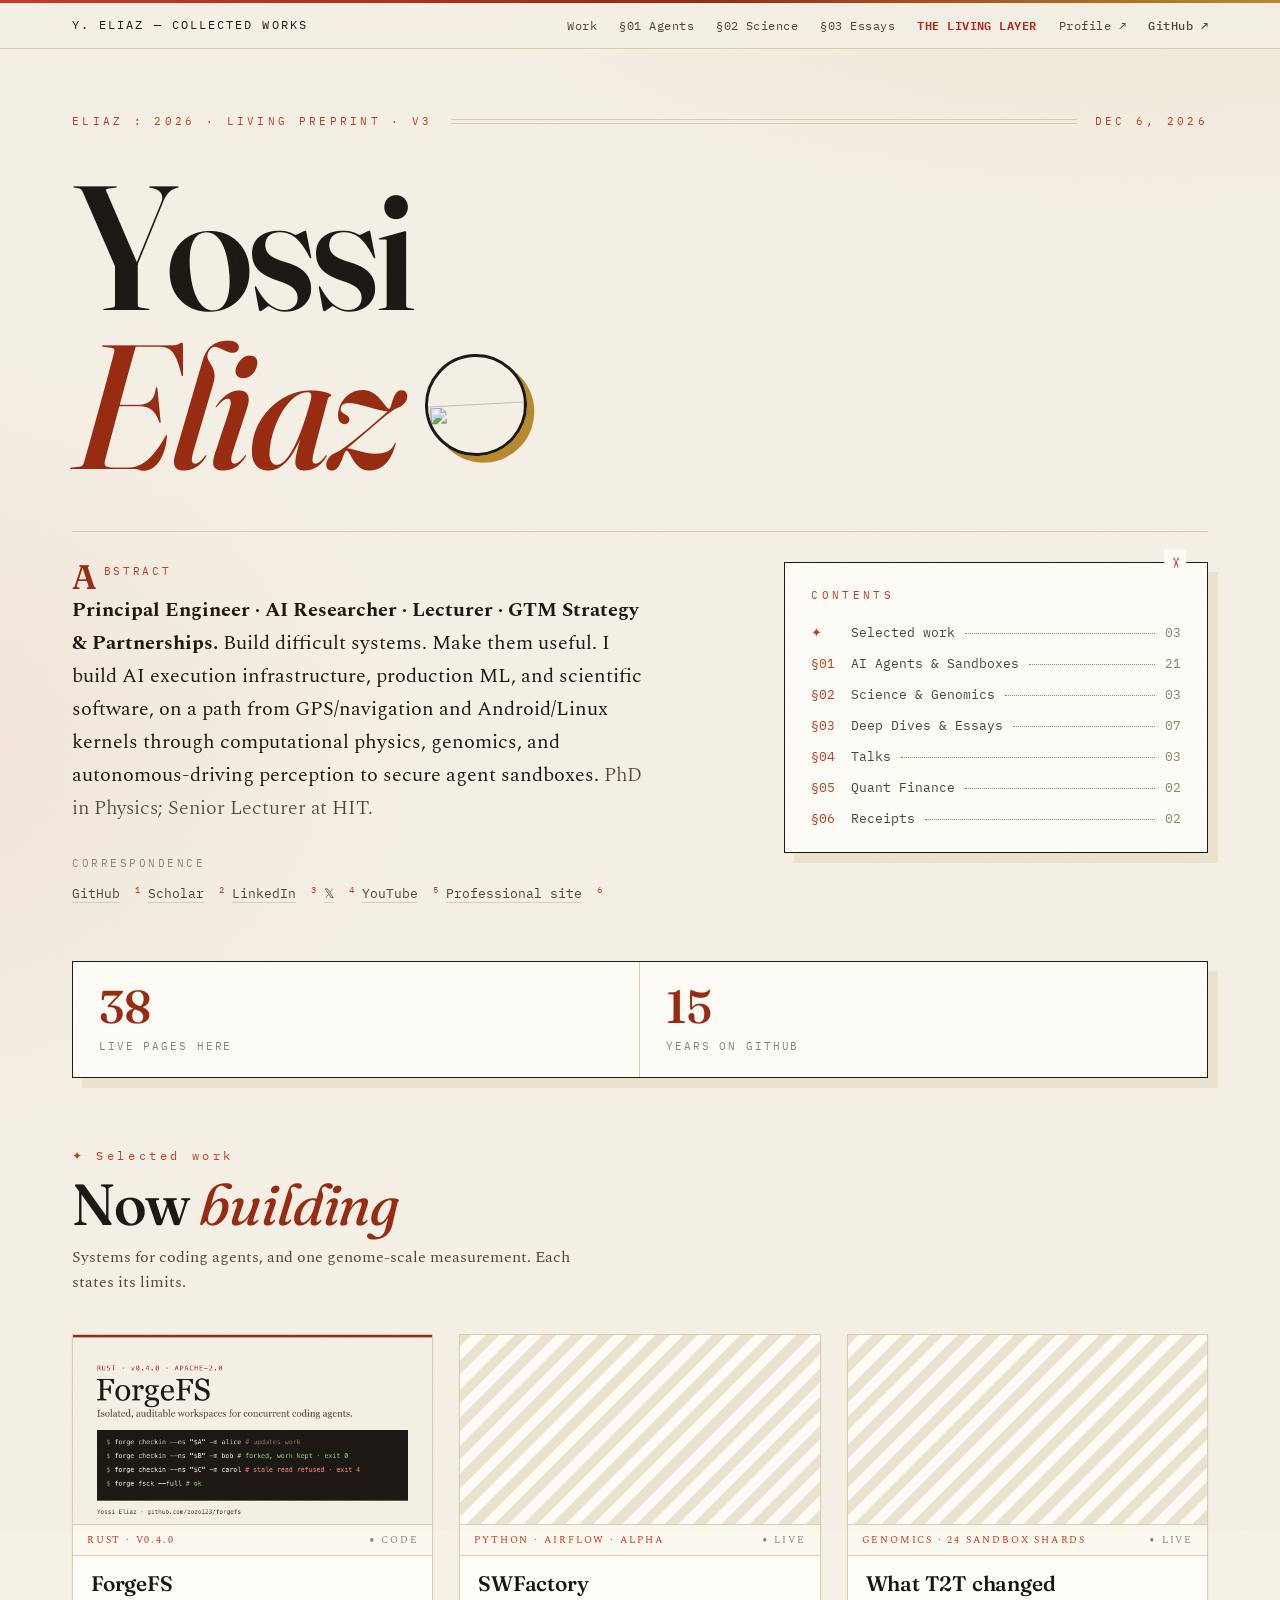
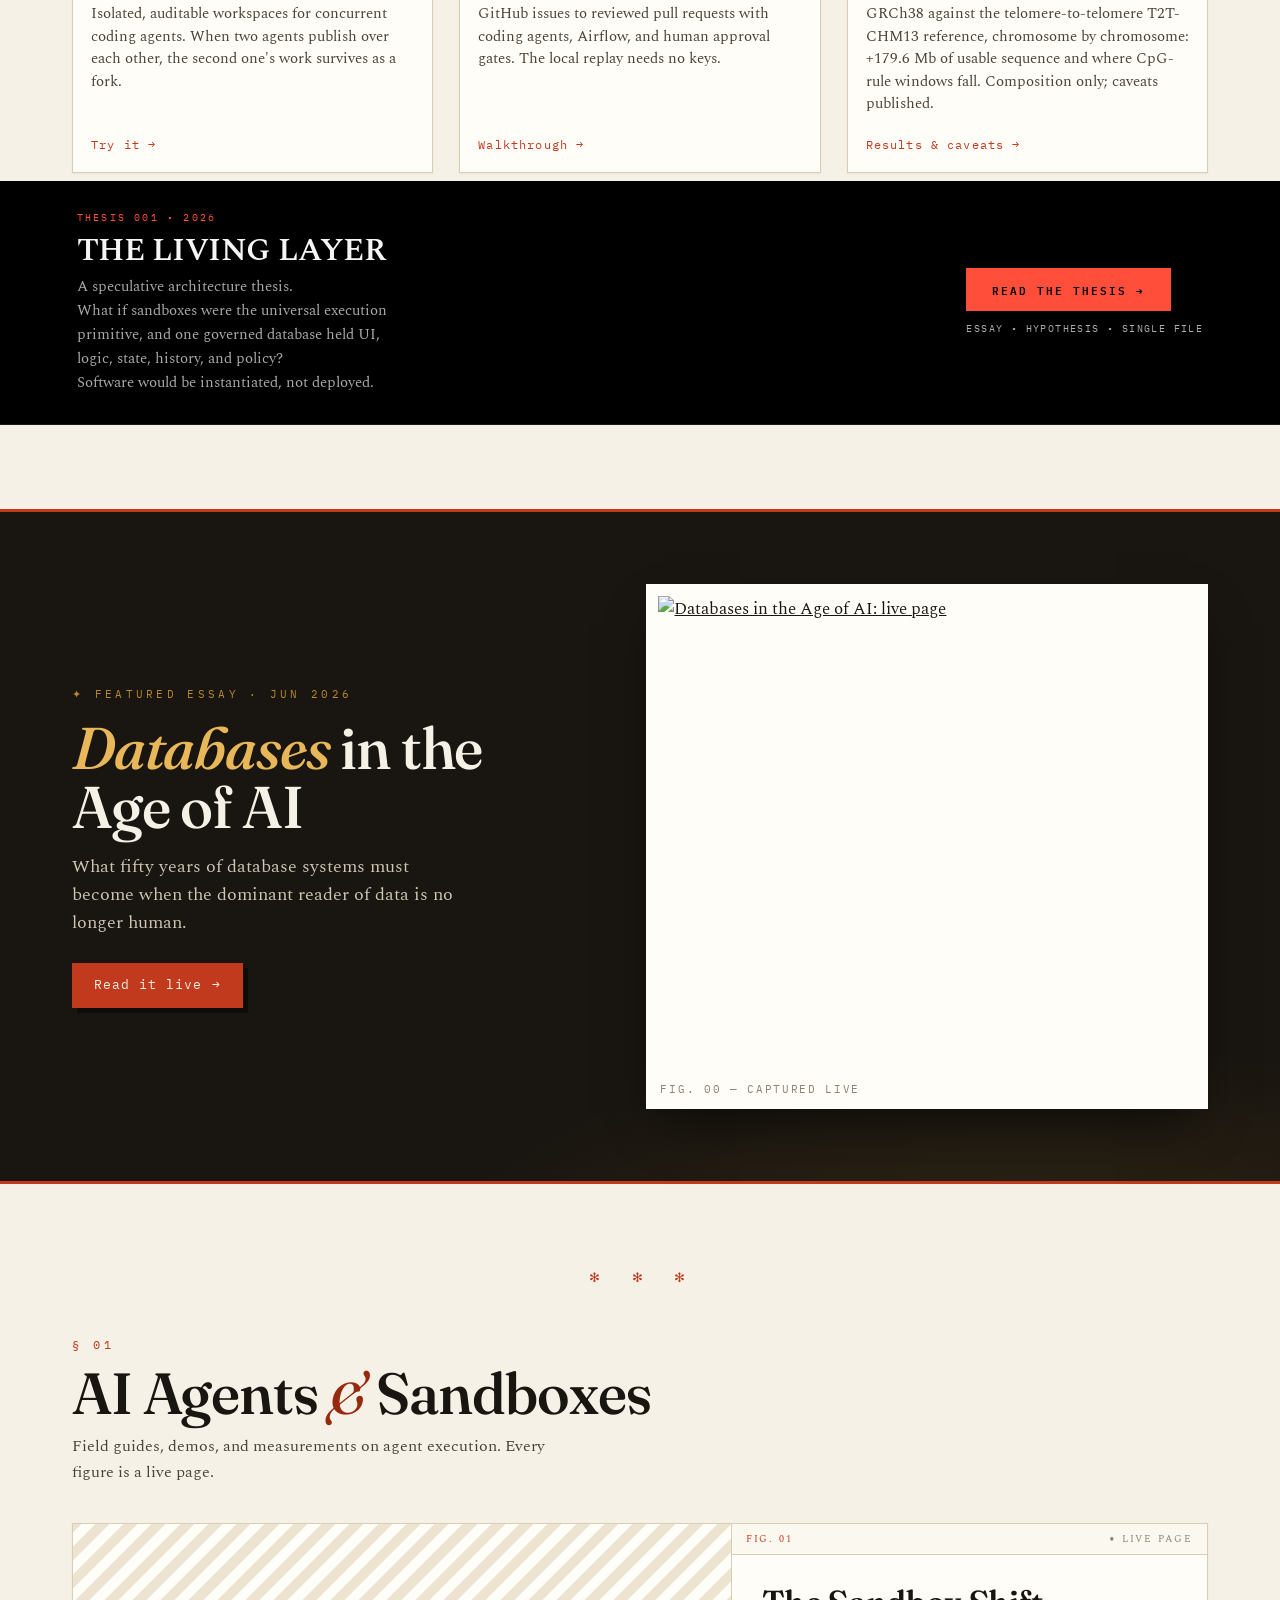
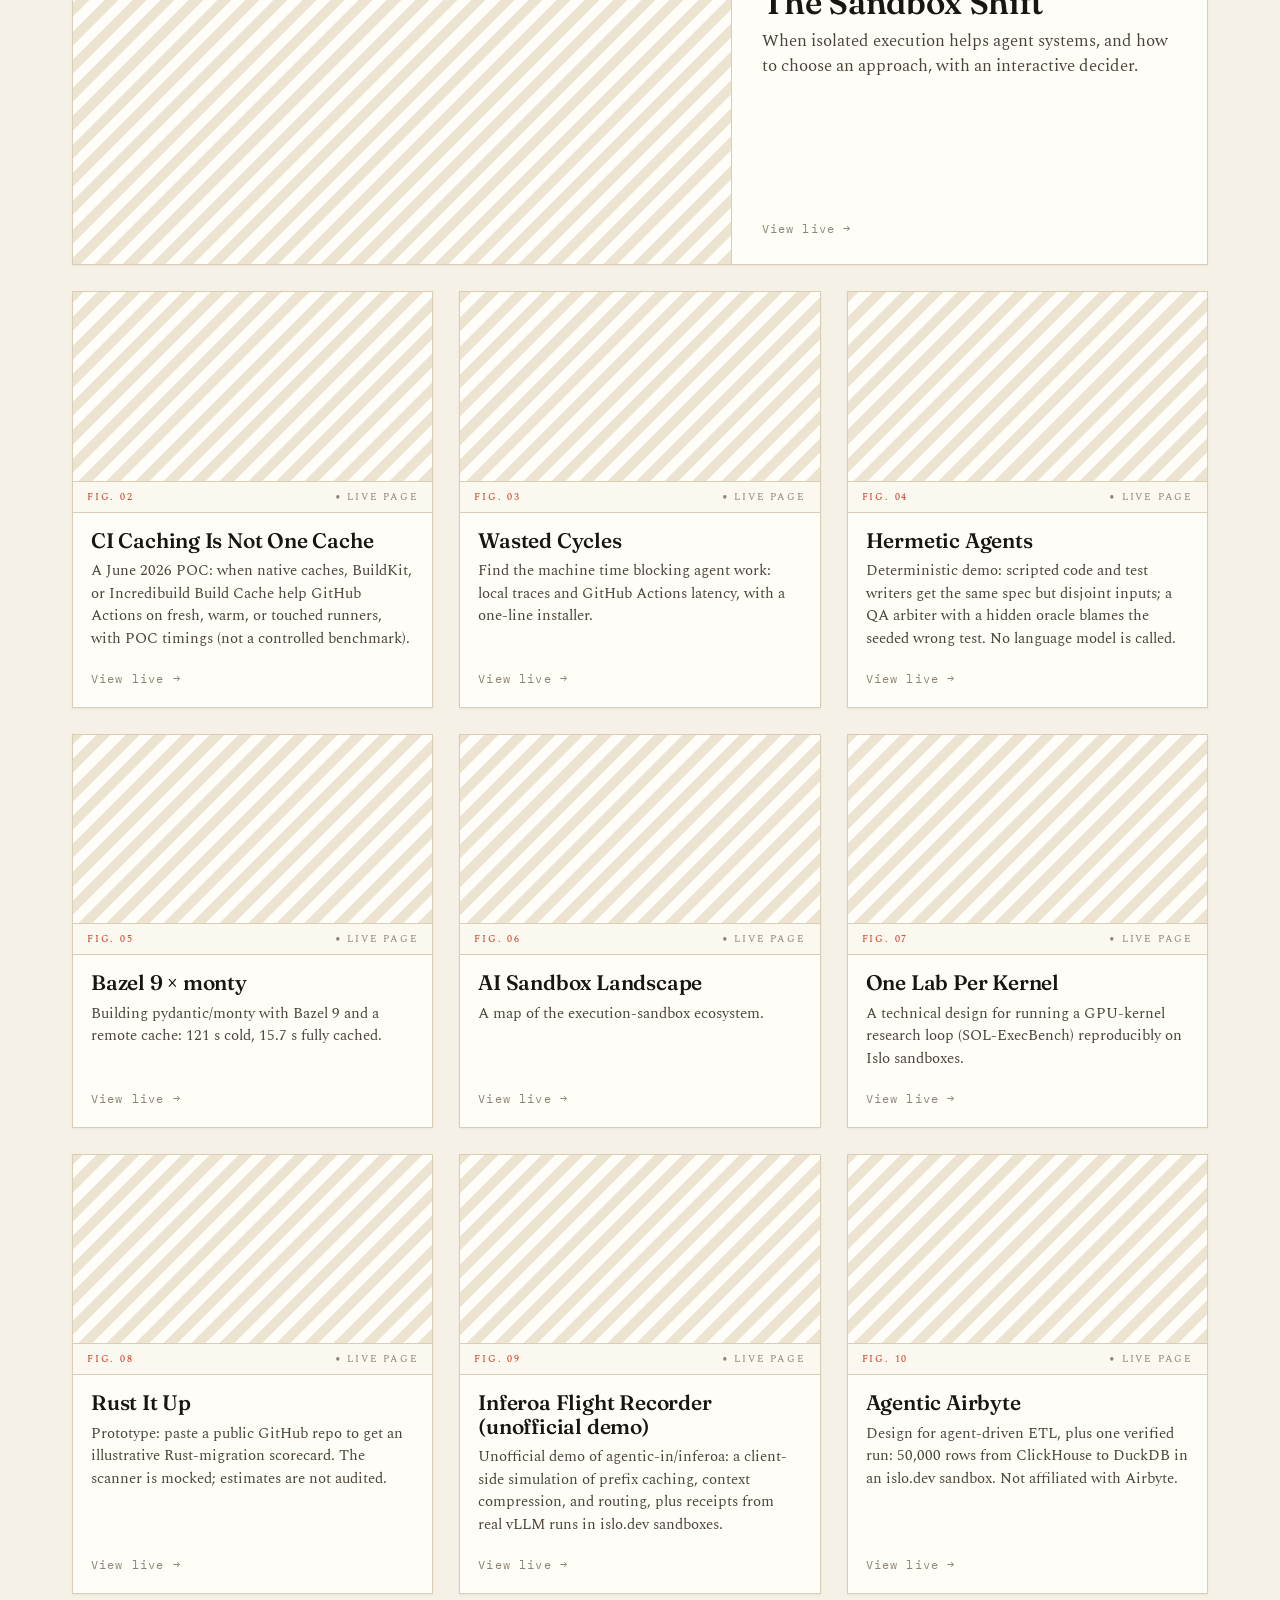
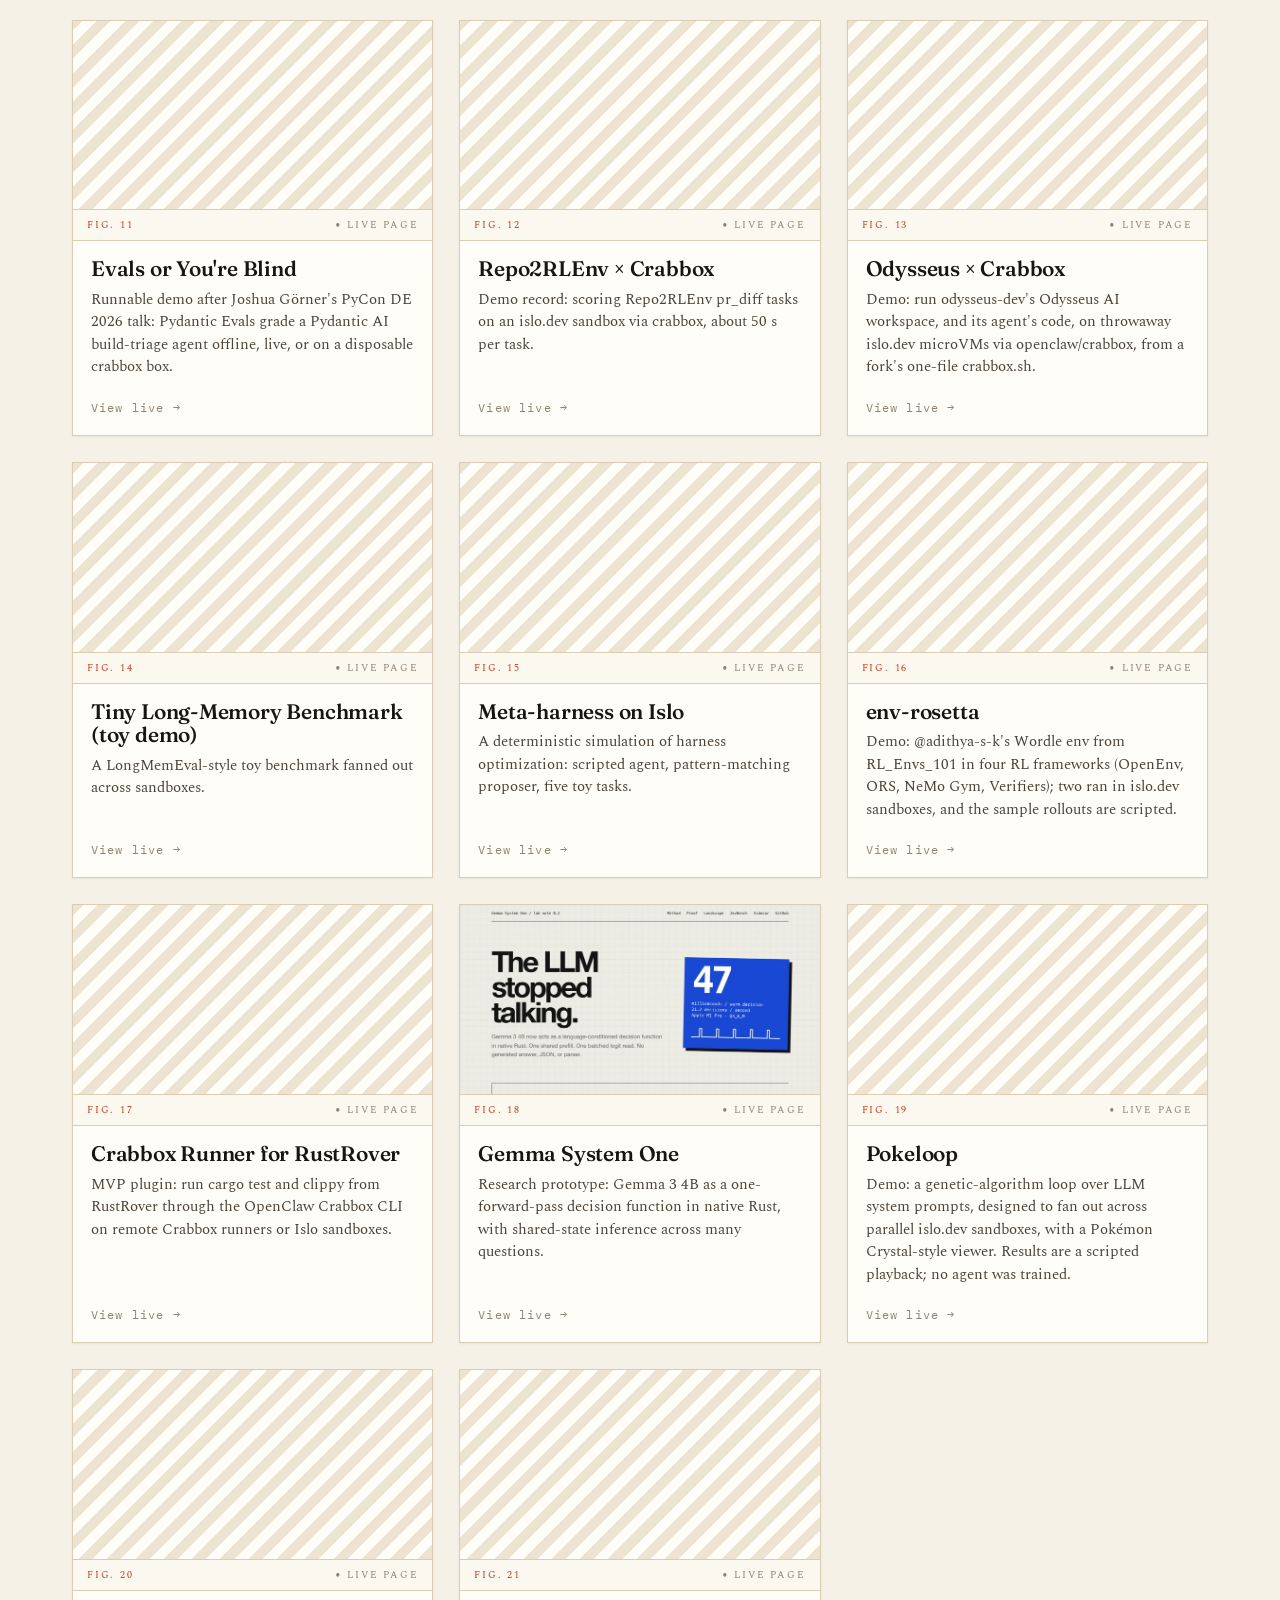
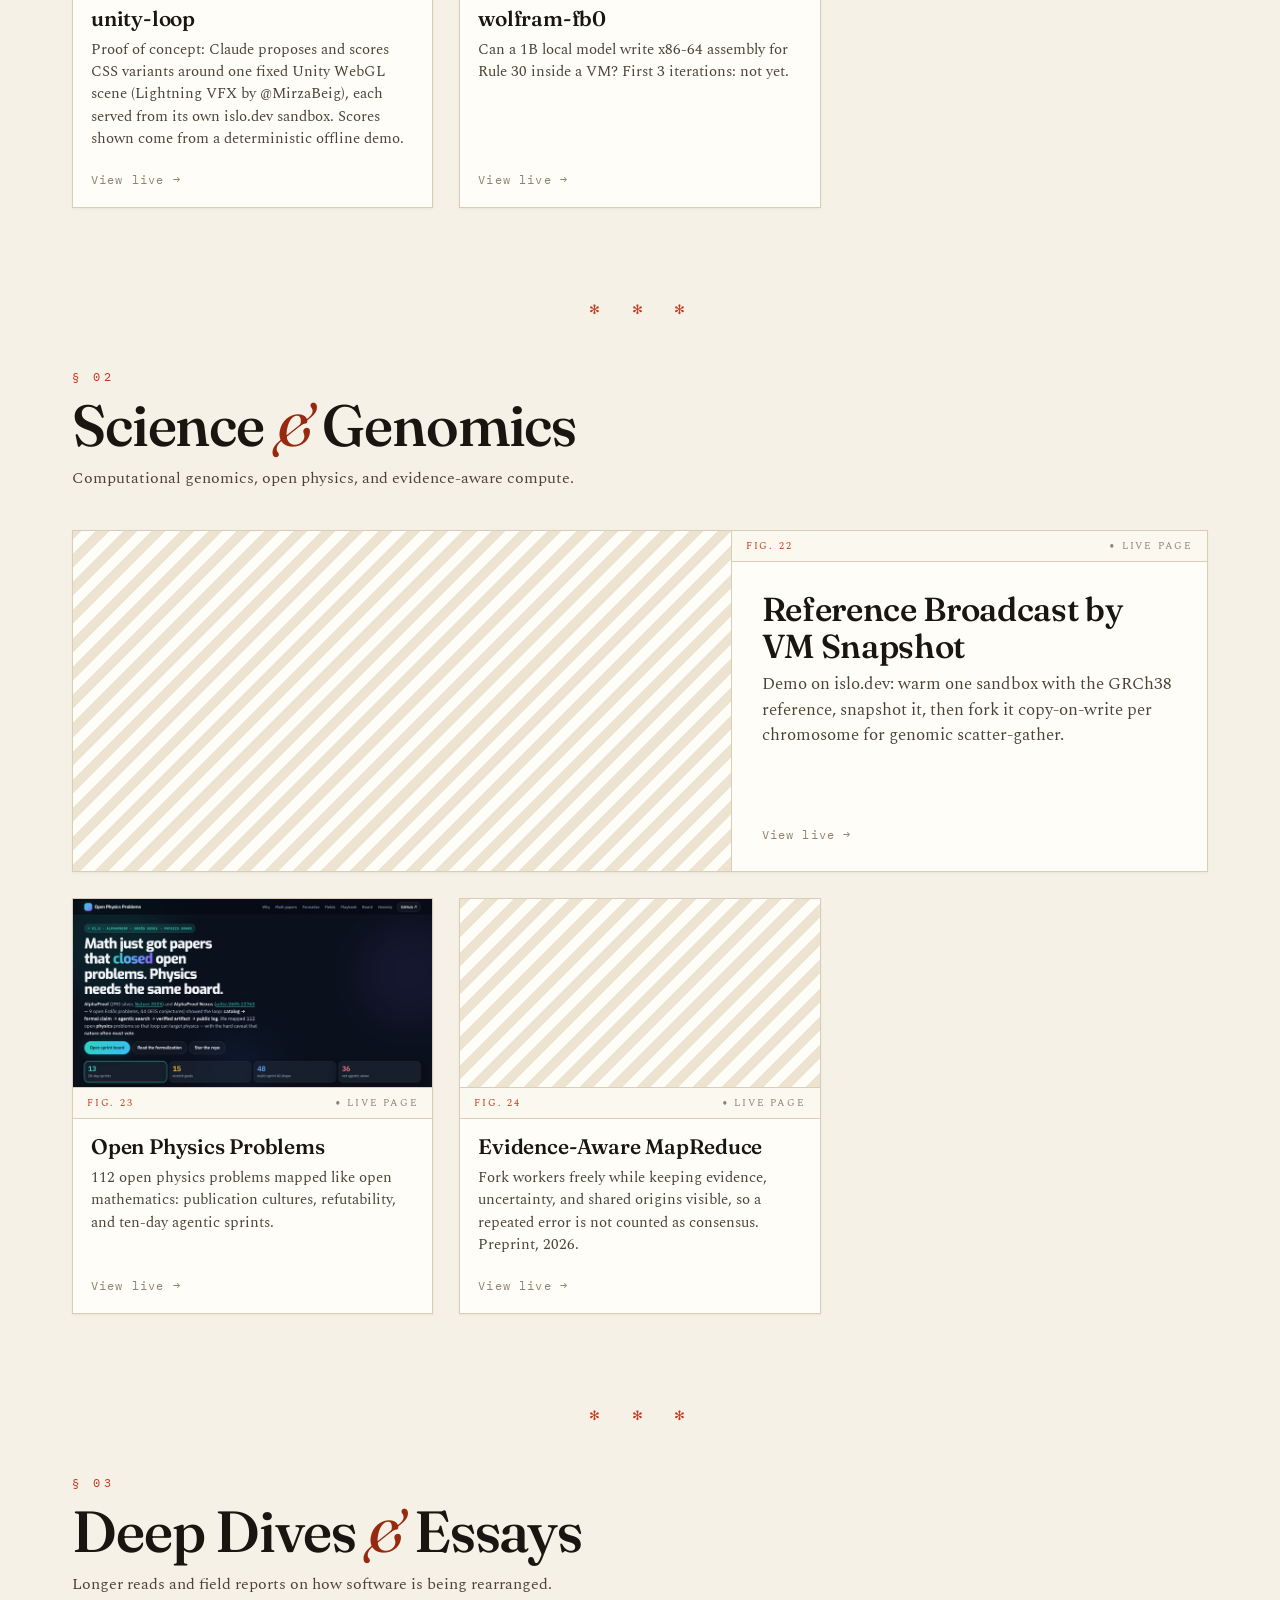
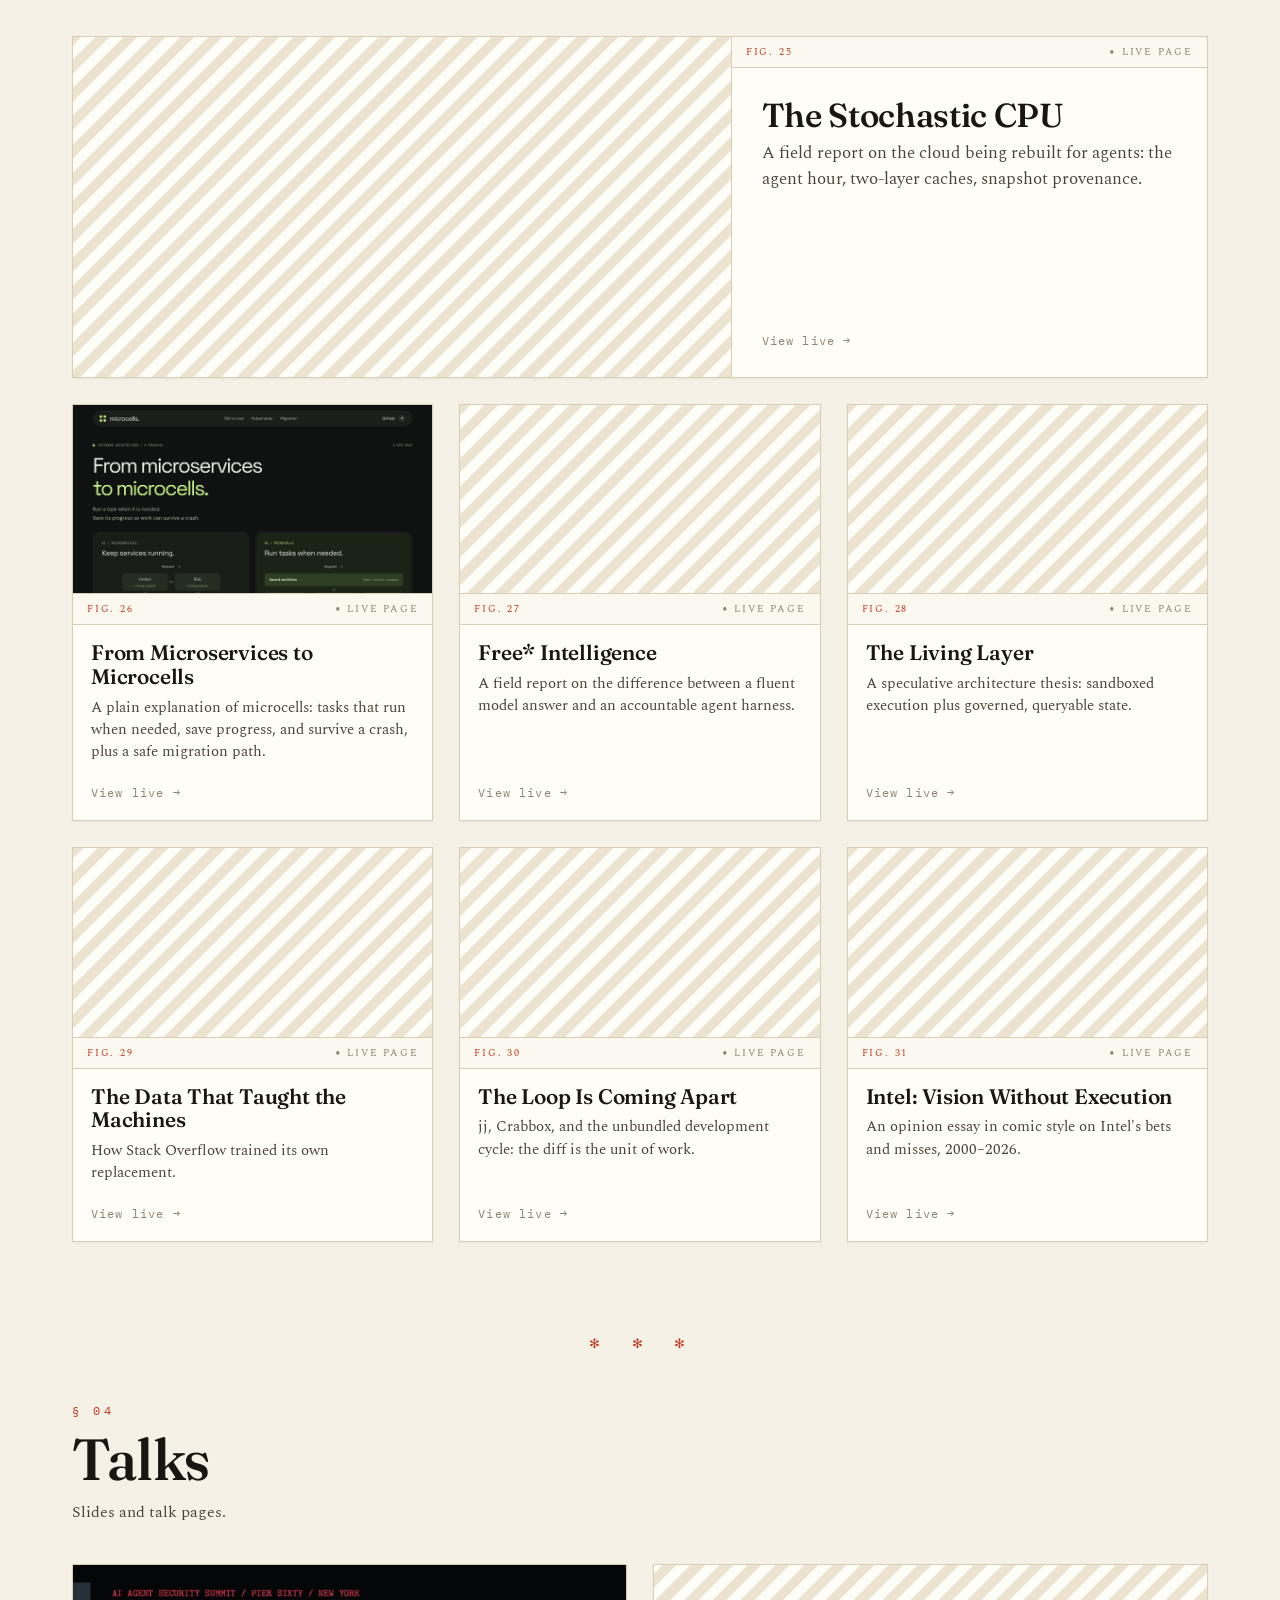
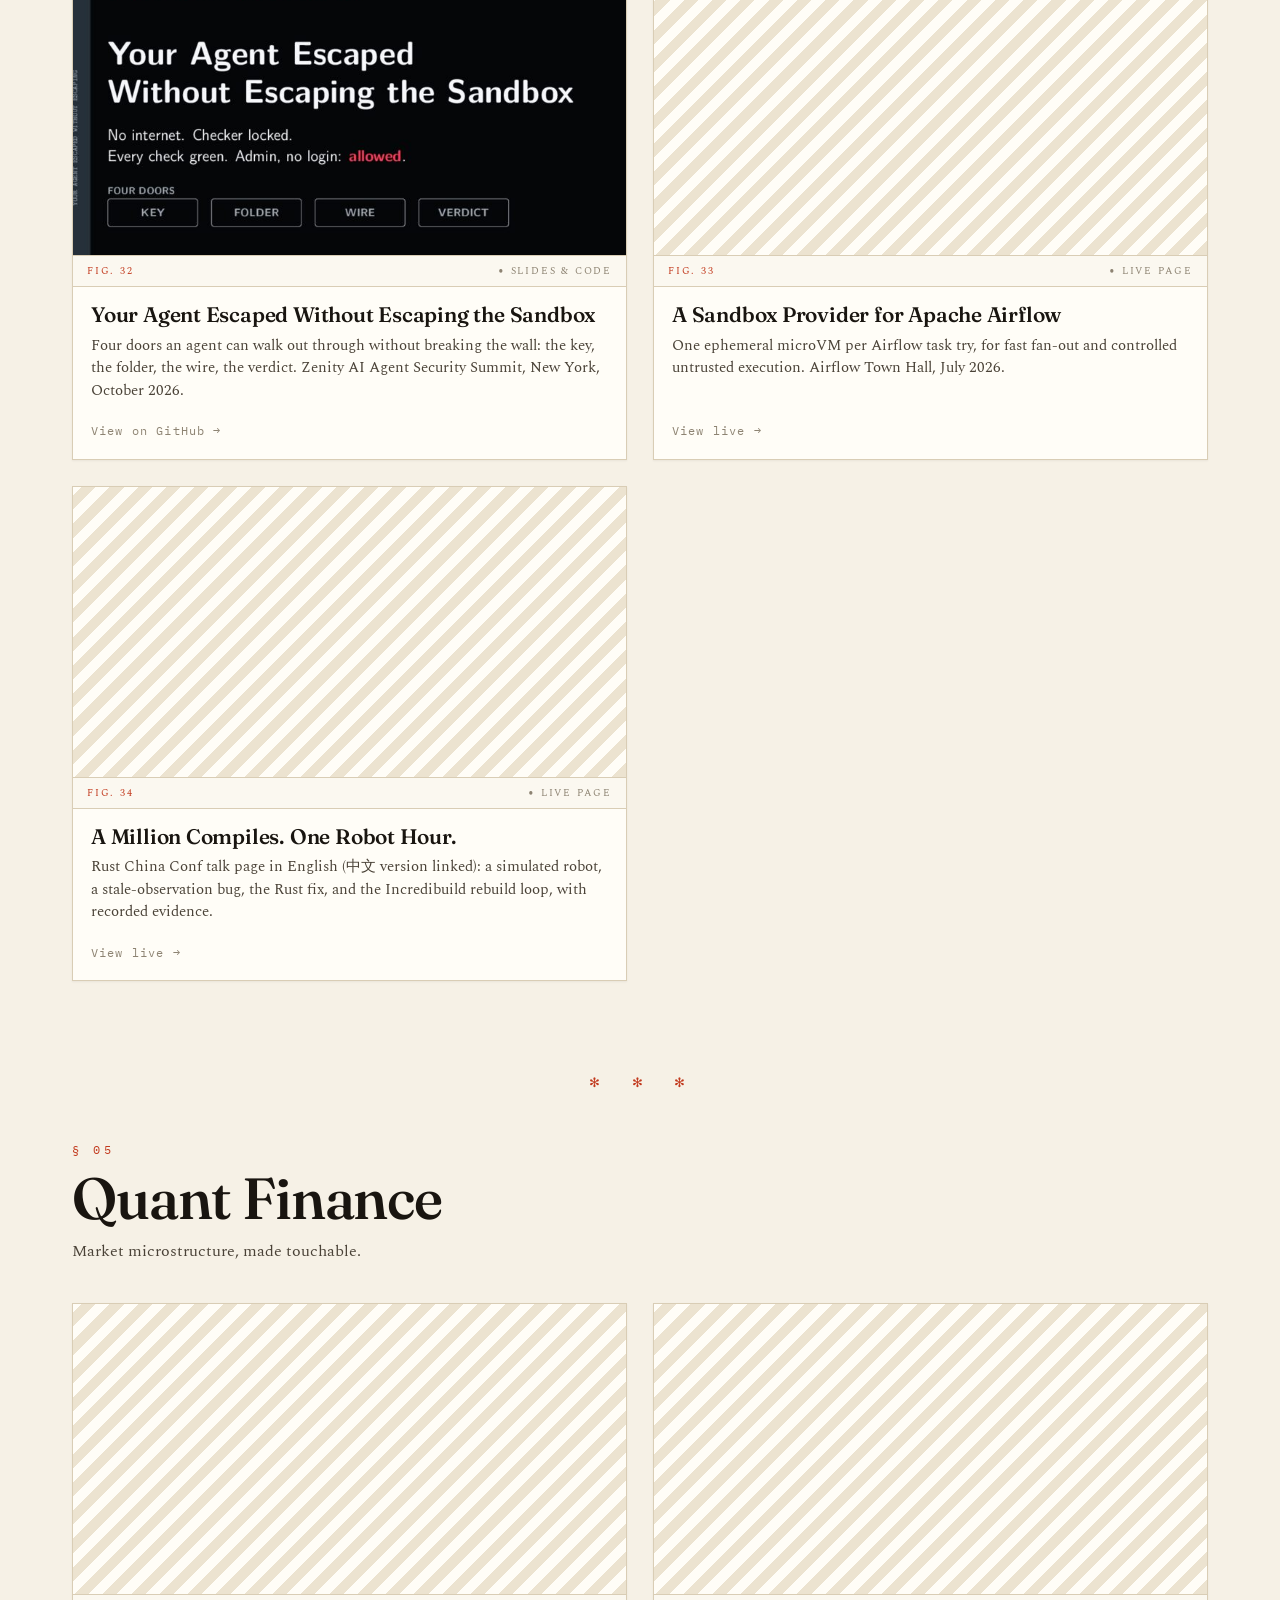
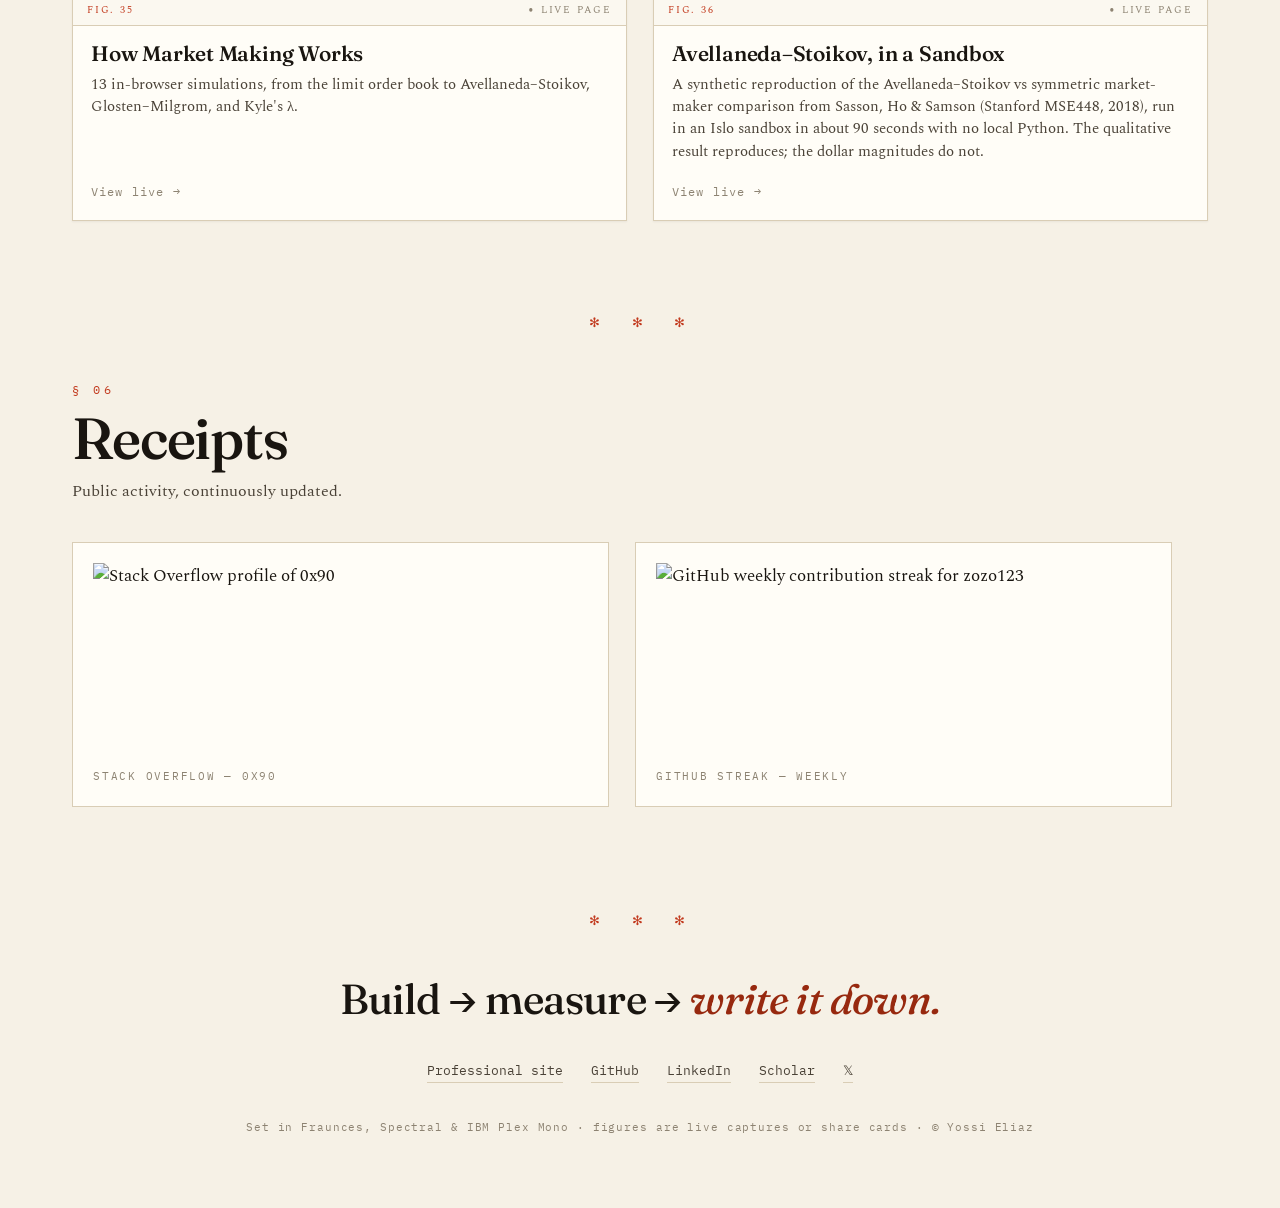
==== index.html @ 9e165e59 "Match homepage cards to their pages and use their share cards Several cards claimed more than their " ====
<!DOCTYPE html>
<html lang="en">
<head>
<meta charset="UTF-8">
<meta name="viewport" content="width=device-width, initial-scale=1.0">
<meta name="theme-color" content="#f6f1e6">
<meta name="color-scheme" content="light">
<title>Yossi Eliaz — Collected works: writing &amp; experiments</title>
<meta name="description" content="Writing, field guides, and live experiments by Yossi Eliaz on AI agent sandboxes, CI, genomics, and physics. Principal Engineer, AI Researcher, Lecturer, GTM Strategy &amp; Partnerships.">
<meta name="author" content="Yossi Eliaz">
<link rel="canonical" href="https://zozo123.github.io/">
<meta property="og:type" content="website">
<meta property="og:site_name" content="Yossi Eliaz">
<meta property="og:title" content="Yossi Eliaz — Collected works: writing &amp; experiments">
<meta property="og:description" content="Notes, measurements, and live experiments from building difficult systems: agent sandboxes, CI, genomics, and physics.">
<meta property="og:url" content="https://zozo123.github.io/">
<meta property="og:image" content="https://zozo123.github.io/assets/og/card.png">
<meta property="og:image:width" content="1200">
<meta property="og:image:height" content="630">
<meta property="og:image:alt" content="Yossi Eliaz, Writing &amp; experiments">
<meta name="twitter:card" content="summary_large_image">
<meta name="twitter:site" content="@YossiEliaz">
<link rel="icon" href="assets/favicon.svg" type="image/svg+xml">
<link rel="alternate" type="text/markdown" href="https://zozo123.github.io/llms.txt" title="Agent index">
<link rel="preconnect" href="https://fonts.googleapis.com">
<link rel="preconnect" href="https://fonts.gstatic.com" crossorigin>
<link href="https://fonts.googleapis.com/css2?family=Fraunces:ital,opsz,wght@0,9..144,300..900;1,9..144,300..900&amp;family=Spectral:ital,wght@0,300;0,400;0,500;1,300;1,400&amp;family=IBM+Plex+Mono:wght@400;500;600&amp;display=swap" rel="stylesheet">
<link rel="stylesheet" href="css/style.css">
<script type="application/ld+json">{"@context":"https://schema.org","@graph":[{"@type":"Person","@id":"https://yossieliaz.netlify.app/#person","name":"Yossi Eliaz","jobTitle":"Principal Engineer · AI Researcher · Lecturer · GTM Strategy & Partnerships","url":"https://yossieliaz.netlify.app/","sameAs":["https://github.com/zozo123","https://www.linkedin.com/in/yossi-eliaz/","https://scholar.google.com/citations?user=NL1ZyOgAAAAJ","https://x.com/YossiEliaz","https://yossieliaz.netlify.app/","https://zozo123.github.io/"],"alumniOf":{"@type":"CollegeOrUniversity","name":"University of Houston"},"knowsAbout":["AI agent sandboxes","CI and build acceleration","Computational genomics","Machine learning","Computer vision","Physics"]},{"@type":"WebSite","@id":"https://zozo123.github.io/#site","url":"https://zozo123.github.io/","name":"Yossi Eliaz: Writing & experiments","author":{"@id":"https://yossieliaz.netlify.app/#person"}},{"@type":"CollectionPage","url":"https://zozo123.github.io/","name":"Yossi Eliaz: Collected works","isPartOf":{"@id":"https://zozo123.github.io/#site"},"author":{"@id":"https://yossieliaz.netlify.app/#person"},"hasPart":[{"@type":"CreativeWork","name":"ForgeFS","url":"https://github.com/zozo123/forgefs","description":"Isolated, auditable workspaces for concurrent coding agents. When two agents publish over each other, the second one's work survives as a fork.","author":{"@id":"https://yossieliaz.netlify.app/#person"}},{"@type":"CreativeWork","name":"SWFactory","url":"https://zozo123.github.io/ariflow-swfactory/","description":"GitHub issues to reviewed pull requests with coding agents, Airflow, and human approval gates. The local replay needs no keys.","author":{"@id":"https://yossieliaz.netlify.app/#person"}},{"@type":"CreativeWork","name":"What T2T changed","url":"https://zozo123.github.io/t2t-vs-grch38/","description":"GRCh38 against the telomere-to-telomere T2T-CHM13 reference, chromosome by chromosome: +179.6 Mb of usable sequence and where CpG-rule windows fall. Composition only; caveats published.","author":{"@id":"https://yossieliaz.netlify.app/#person"}},{"@type":"CreativeWork","name":"The Sandbox Shift","url":"https://zozo123.github.io/sandboxes-why-how-when/","description":"When isolated execution helps agent systems, and how to choose an approach, with an interactive decider.","author":{"@id":"https://yossieliaz.netlify.app/#person"}},{"@type":"CreativeWork","name":"CI Caching Is Not One Cache","url":"https://zozo123.github.io/gha-cache-field-guide/","description":"A June 2026 POC: when native caches, BuildKit, or Incredibuild Build Cache help GitHub Actions on fresh, warm, or touched runners, with POC timings (not a controlled benchmark).","author":{"@id":"https://yossieliaz.netlify.app/#person"}},{"@type":"CreativeWork","name":"Wasted Cycles","url":"https://zozo123.github.io/wasted-cycles/","description":"Find the machine time blocking agent work: local traces and GitHub Actions latency, with a one-line installer.","author":{"@id":"https://yossieliaz.netlify.app/#person"}},{"@type":"CreativeWork","name":"Hermetic Agents","url":"https://zozo123.github.io/hermetic-agents-demo/","description":"Deterministic demo: scripted code and test writers get the same spec but disjoint inputs; a QA arbiter with a hidden oracle blames the seeded wrong test. No language model is called.","author":{"@id":"https://yossieliaz.netlify.app/#person"}},{"@type":"CreativeWork","name":"Bazel 9 × monty","url":"https://zozo123.github.io/bazel-monty/","description":"Building pydantic/monty with Bazel 9 and a remote cache: 121 s cold, 15.7 s fully cached.","author":{"@id":"https://yossieliaz.netlify.app/#person"}},{"@type":"CreativeWork","name":"AI Sandbox Landscape","url":"https://zozo123.github.io/sandbox-landscape/","description":"A map of the execution-sandbox ecosystem.","author":{"@id":"https://yossieliaz.netlify.app/#person"}},{"@type":"CreativeWork","name":"One Lab Per Kernel","url":"https://zozo123.github.io/sol-exec-bench/","description":"A technical design for running a GPU-kernel research loop (SOL-ExecBench) reproducibly on Islo sandboxes.","author":{"@id":"https://yossieliaz.netlify.app/#person"}},{"@type":"CreativeWork","name":"Rust It Up","url":"https://zozo123.github.io/rust-it-up/","description":"Prototype: paste a public GitHub repo to get an illustrative Rust-migration scorecard. The scanner is mocked; estimates are not audited.","author":{"@id":"https://yossieliaz.netlify.app/#person"}},{"@type":"CreativeWork","name":"Inferoa Flight Recorder (unofficial demo)","url":"https://zozo123.github.io/inferoa-demo/","description":"Unofficial demo of agentic-in/inferoa: a client-side simulation of prefix caching, context compression, and routing, plus receipts from real vLLM runs in islo.dev sandboxes.","author":{"@id":"https://yossieliaz.netlify.app/#person"}},{"@type":"CreativeWork","name":"Agentic Airbyte","url":"https://zozo123.github.io/agentic-airbyte/","description":"Design for agent-driven ETL, plus one verified run: 50,000 rows from ClickHouse to DuckDB in an islo.dev sandbox. Not affiliated with Airbyte.","author":{"@id":"https://yossieliaz.netlify.app/#person"}},{"@type":"CreativeWork","name":"Evals or You're Blind","url":"https://zozo123.github.io/demo-evals-pydantic-islo-crabbox/","description":"Runnable demo after Joshua Görner's PyCon DE 2026 talk: Pydantic Evals grade a Pydantic AI build-triage agent offline, live, or on a disposable crabbox box.","author":{"@id":"https://yossieliaz.netlify.app/#person"}},{"@type":"CreativeWork","name":"Repo2RLEnv × Crabbox","url":"https://zozo123.github.io/repo2rlenv-crabbox-demo/","description":"Demo record: scoring Repo2RLEnv pr_diff tasks on an islo.dev sandbox via crabbox, about 50 s per task.","author":{"@id":"https://yossieliaz.netlify.app/#person"}},{"@type":"CreativeWork","name":"Odysseus × Crabbox","url":"https://zozo123.github.io/odysseus-crabbox-demo/","description":"Demo: run odysseus-dev's Odysseus AI workspace, and its agent's code, on throwaway islo.dev microVMs via openclaw/crabbox, from a fork's one-file crabbox.sh.","author":{"@id":"https://yossieliaz.netlify.app/#person"}},{"@type":"CreativeWork","name":"Tiny Long-Memory Benchmark (toy demo)","url":"https://zozo123.github.io/longmem-mini-on-islo/","description":"A LongMemEval-style toy benchmark fanned out across sandboxes.","author":{"@id":"https://yossieliaz.netlify.app/#person"}},{"@type":"CreativeWork","name":"Meta-harness on Islo","url":"https://zozo123.github.io/meta-harness-on-islo-page/","description":"A deterministic simulation of harness optimization: scripted agent, pattern-matching proposer, five toy tasks.","author":{"@id":"https://yossieliaz.netlify.app/#person"}},{"@type":"CreativeWork","name":"env-rosetta","url":"https://zozo123.github.io/env-rosetta-page/","description":"Demo: @adithya-s-k's Wordle env from RL_Envs_101 in four RL frameworks (OpenEnv, ORS, NeMo Gym, Verifiers); two ran in islo.dev sandboxes, and the sample rollouts are scripted.","author":{"@id":"https://yossieliaz.netlify.app/#person"}},{"@type":"CreativeWork","name":"Crabbox Runner for RustRover","url":"https://zozo123.github.io/rust-rover-plugin-crabbox/","description":"MVP plugin: run cargo test and clippy from RustRover through the OpenClaw Crabbox CLI on remote Crabbox runners or Islo sandboxes.","author":{"@id":"https://yossieliaz.netlify.app/#person"}},{"@type":"CreativeWork","name":"Gemma System One","url":"https://zozo123.github.io/gemma-to-jev/","description":"Research prototype: Gemma 3 4B as a one-forward-pass decision function in native Rust, with shared-state inference across many questions.","author":{"@id":"https://yossieliaz.netlify.app/#person"}},{"@type":"CreativeWork","name":"Pokeloop","url":"https://zozo123.github.io/pokeloop/","description":"Demo: a genetic-algorithm loop over LLM system prompts, designed to fan out across parallel islo.dev sandboxes, with a Pokémon Crystal-style viewer. Results are a scripted playback; no agent was trained.","author":{"@id":"https://yossieliaz.netlify.app/#person"}},{"@type":"CreativeWork","name":"unity-loop","url":"https://zozo123.github.io/unity-loop-page/","description":"Proof of concept: Claude proposes and scores CSS variants around one fixed Unity WebGL scene (Lightning VFX by @MirzaBeig), each served from its own islo.dev sandbox. Scores shown come from a deterministic offline demo.","author":{"@id":"https://yossieliaz.netlify.app/#person"}},{"@type":"CreativeWork","name":"wolfram-fb0","url":"https://zozo123.github.io/wolfram-fb0/","description":"Can a 1B local model write x86-64 assembly for Rule 30 inside a VM? First 3 iterations: not yet.","author":{"@id":"https://yossieliaz.netlify.app/#person"}},{"@type":"CreativeWork","name":"Reference Broadcast by VM Snapshot","url":"https://zozo123.github.io/genomics-sandboxes/","description":"Demo on islo.dev: warm one sandbox with the GRCh38 reference, snapshot it, then fork it copy-on-write per chromosome for genomic scatter-gather.","author":{"@id":"https://yossieliaz.netlify.app/#person"}},{"@type":"CreativeWork","name":"Open Physics Problems","url":"https://zozo123.github.io/open-physics-problems/","description":"112 open physics problems mapped like open mathematics: publication cultures, refutability, and ten-day agentic sprints.","author":{"@id":"https://yossieliaz.netlify.app/#person"}},{"@type":"CreativeWork","name":"Evidence-Aware MapReduce","url":"https://zozo123.github.io/boltzmann-mapreduce/","description":"Fork workers freely while keeping evidence, uncertainty, and shared origins visible, so a repeated error is not counted as consensus. Preprint, 2026.","author":{"@id":"https://yossieliaz.netlify.app/#person"}},{"@type":"CreativeWork","name":"The Stochastic CPU","url":"https://zozo123.github.io/stochastic-cpu/","description":"A field report on the cloud being rebuilt for agents: the agent hour, two-layer caches, snapshot provenance.","author":{"@id":"https://yossieliaz.netlify.app/#person"}},{"@type":"CreativeWork","name":"From Microservices to Microcells","url":"https://zozo123.github.io/microservices-to-microcells/","description":"A plain explanation of microcells: tasks that run when needed, save progress, and survive a crash, plus a safe migration path.","author":{"@id":"https://yossieliaz.netlify.app/#person"}},{"@type":"CreativeWork","name":"Free* Intelligence","url":"https://zozo123.github.io/free-intelligence/","description":"A field report on the difference between a fluent model answer and an accountable agent harness.","author":{"@id":"https://yossieliaz.netlify.app/#person"}},{"@type":"CreativeWork","name":"The Living Layer","url":"https://zozo123.github.io/the-living-layer/","description":"A speculative architecture thesis: sandboxed execution plus governed, queryable state.","author":{"@id":"https://yossieliaz.netlify.app/#person"}},{"@type":"CreativeWork","name":"The Data That Taught the Machines","url":"https://zozo123.github.io/how-stackoverflow-taught-ai/","description":"How Stack Overflow trained its own replacement.","author":{"@id":"https://yossieliaz.netlify.app/#person"}},{"@type":"CreativeWork","name":"The Loop Is Coming Apart","url":"https://zozo123.github.io/loop-coming-apart/","description":"jj, Crabbox, and the unbundled development cycle: the diff is the unit of work.","author":{"@id":"https://yossieliaz.netlify.app/#person"}},{"@type":"CreativeWork","name":"Intel: Vision Without Execution","url":"https://zozo123.github.io/intel-story/","description":"An opinion essay in comic style on Intel's bets and misses, 2000–2026.","author":{"@id":"https://yossieliaz.netlify.app/#person"}},{"@type":"CreativeWork","name":"Your Agent Escaped Without Escaping the Sandbox","url":"https://github.com/zozo123/nyc-talk","description":"Four doors an agent can walk out through without breaking the wall: the key, the folder, the wire, the verdict. Zenity AI Agent Security Summit, New York, October 2026.","author":{"@id":"https://yossieliaz.netlify.app/#person"}},{"@type":"CreativeWork","name":"A Sandbox Provider for Apache Airflow","url":"https://zozo123.github.io/airflow-sandbox-townhall/","description":"One ephemeral microVM per Airflow task try, for fast fan-out and controlled untrusted execution. Airflow Town Hall, July 2026.","author":{"@id":"https://yossieliaz.netlify.app/#person"}},{"@type":"CreativeWork","name":"A Million Compiles. One Robot Hour.","url":"https://zozo123.github.io/rust-china-conf/en/","description":"Rust China Conf talk page in English (中文 version linked): a simulated robot, a stale-observation bug, the Rust fix, and the Incredibuild rebuild loop, with recorded evidence.","author":{"@id":"https://yossieliaz.netlify.app/#person"}},{"@type":"CreativeWork","name":"How Market Making Works","url":"https://zozo123.github.io/market-making-sandbox/","description":"13 in-browser simulations, from the limit order book to Avellaneda–Stoikov, Glosten–Milgrom, and Kyle's λ.","author":{"@id":"https://yossieliaz.netlify.app/#person"}},{"@type":"CreativeWork","name":"Avellaneda–Stoikov, in a Sandbox","url":"https://zozo123.github.io/microprice-sandbox/","description":"A synthetic reproduction of the Avellaneda–Stoikov vs symmetric market-maker comparison from Sasson, Ho & Samson (Stanford MSE448, 2018), run in an Islo sandbox in about 90 seconds with no local Python. The qualitative result reproduces; the dollar magnitudes do not.","author":{"@id":"https://yossieliaz.netlify.app/#person"}}]}]}</script>
</head>
<body class="no-js">

<a class="skip-link mono" href="#main">Skip to content</a>

<svg class="grain-defs" width="0" height="0" aria-hidden="true">
  <filter id="grain"><feTurbulence type="fractalNoise" baseFrequency="0.9" numOctaves="2" stitchTiles="stitch"/><feColorMatrix type="saturate" values="0"/></filter>
</svg>
<div class="grain" aria-hidden="true"></div>

<header class="masthead">
  <div class="masthead-inner">
    <a class="mono mast-id" href="https://zozo123.github.io/">Y.&nbsp;Eliaz — Collected&nbsp;Works</a>
    <nav class="mast-nav mono" aria-label="Primary">
      <a href="#work">Work</a>
      <a href="#writing">§01 Agents</a>
      <a href="#science">§02 Science</a>
      <a href="#essays">§03 Essays</a>
      <a class="mast-feature" href="https://zozo123.github.io/the-living-layer/">THE LIVING LAYER</a>
      <a href="https://yossieliaz.netlify.app/">Profile&nbsp;↗</a>
      <a class="mast-gh" href="https://github.com/zozo123">GitHub&nbsp;↗</a>
    </nav>
  </div>
</header>

<main id="main">

<section class="hero" aria-labelledby="hero-name">
  <div class="hero-rule mono reveal in-load">
    <span class="hr-tag">eliaz : 2026 · living preprint · v3</span>
    <span class="hero-rule-line"></span>
    <span id="today-date">OCT 2026</span>
  </div>

  <h1 class="hero-title" id="hero-name">
    <span class="ht-line reveal in-load d1">Yossi</span>
    <span class="ht-line hero-title-row reveal in-load d2">
      <em>Eliaz</em>
      <span class="hero-portrait" aria-hidden="true">
        <img src="https://media.giphy.com/media/9zXG9hZsLAa3x4xEaV/giphy.gif" alt="" width="256" height="256" fetchpriority="high">
      </span>
    </span>
  </h1>

  <div class="hero-meta">
    <div class="hero-left reveal in-load d3">
      <p class="hero-abstract">
        <span class="mono abstract-label">Abstract</span>
        <strong>Principal Engineer · AI Researcher · Lecturer · GTM Strategy &amp; Partnerships.</strong> Build difficult systems. Make them useful.
        I build AI execution infrastructure, production ML, and scientific software, on a path from
        GPS/navigation and Android/Linux kernels through computational physics, genomics, and
        autonomous-driving perception to secure agent sandboxes. <span class="thin">PhD in Physics; Senior Lecturer at HIT.</span>
      </p>
      <div class="hero-affil mono">
        <span class="affil-label">Correspondence</span>
        <a href="https://github.com/zozo123">GitHub</a><sup>1</sup>
        <a href="https://scholar.google.com/citations?user=NL1ZyOgAAAAJ&amp;hl=en">Scholar</a><sup>2</sup>
        <a href="https://www.linkedin.com/in/yossi-eliaz/">LinkedIn</a><sup>3</sup>
        <a href="https://x.com/YossiEliaz">𝕏</a><sup>4</sup>
        <a href="https://youtube.com/channel/UCkm7FnFBfaKUNKQBLF7TDOQ">YouTube</a><sup>5</sup>
        <a href="https://yossieliaz.netlify.app/">Professional site</a><sup>6</sup>
      </div>
    </div>

    <nav class="toc reveal in-load d4" aria-label="Contents">
      <span class="mono toc-head">Contents</span>
      <ol class="mono">
        <li><a href="#work"><span class="toc-no">✦</span><span class="toc-t">Selected work</span><span class="toc-dots"></span><span class="toc-n">03</span></a></li>
        <li><a href="#writing"><span class="toc-no">§01</span><span class="toc-t">AI Agents &amp; Sandboxes</span><span class="toc-dots"></span><span class="toc-n">21</span></a></li><li><a href="#science"><span class="toc-no">§02</span><span class="toc-t">Science &amp; Genomics</span><span class="toc-dots"></span><span class="toc-n">03</span></a></li><li><a href="#essays"><span class="toc-no">§03</span><span class="toc-t">Deep Dives &amp; Essays</span><span class="toc-dots"></span><span class="toc-n">07</span></a></li><li><a href="#talks"><span class="toc-no">§04</span><span class="toc-t">Talks</span><span class="toc-dots"></span><span class="toc-n">03</span></a></li><li><a href="#quant"><span class="toc-no">§05</span><span class="toc-t">Quant Finance</span><span class="toc-dots"></span><span class="toc-n">02</span></a></li>
        <li><a href="#stats"><span class="toc-no">§06</span><span class="toc-t">Receipts</span><span class="toc-dots"></span><span class="toc-n">02</span></a></li>
      </ol>
    </nav>
  </div>

  <div class="hero-stats reveal in-load d5">
    <div class="stat"><span class="stat-n" data-count="38">38</span><span class="mono stat-l">live pages here</span></div>
    <div class="stat"><span class="stat-n" data-count="15" data-live="years">15</span><span class="mono stat-l">years on GitHub</span></div>
  </div>
</section>

<section class="section selected" id="work" aria-labelledby="work-title">
  <div class="section-head reveal">
    <span class="mono section-no">✦ Selected work</span>
    <h2 id="work-title">Now <em>building</em></h2>
    <p class="section-sub">Systems for coding agents, and one genome-scale measurement. Each states its limits.</p>
  </div>
  <div class="figure-grid">
    <article class="figure-card selected-card reveal">
        <a class="figure-thumb" href="https://github.com/zozo123/forgefs" tabindex="-1" aria-hidden="true"><img src="assets/og/forgefs-card.png" alt="" width="760" height="400" loading="lazy"></a>
        <span class="fig-caption"><span class="fc-no">Rust · v0.4.0</span><span class="fc-live">● code</span></span>
        <span class="figure-body"><a class="figure-title" href="https://github.com/zozo123/forgefs">ForgeFS</a><span class="figure-tldr">Isolated, auditable workspaces for concurrent coding agents. When two agents publish over each other, the second one&#x27;s work survives as a fork.</span><a class="mono figure-link" href="https://github.com/zozo123/forgefs#try-it">Try it →</a></span>
      </article><article class="figure-card selected-card reveal">
        <a class="figure-thumb" href="https://zozo123.github.io/ariflow-swfactory/" tabindex="-1" aria-hidden="true"><img src="https://zozo123.github.io/ariflow-swfactory/social-card.png" alt="" width="760" height="400" loading="lazy"></a>
        <span class="fig-caption"><span class="fc-no">Python · Airflow · Alpha</span><span class="fc-live">● live</span></span>
        <span class="figure-body"><a class="figure-title" href="https://zozo123.github.io/ariflow-swfactory/">SWFactory</a><span class="figure-tldr">GitHub issues to reviewed pull requests with coding agents, Airflow, and human approval gates. The local replay needs no keys.</span><a class="mono figure-link" href="https://zozo123.github.io/ariflow-swfactory/#factory-demo">Walkthrough →</a></span>
      </article><article class="figure-card selected-card reveal">
        <a class="figure-thumb" href="https://zozo123.github.io/t2t-vs-grch38/" tabindex="-1" aria-hidden="true"><img src="https://zozo123.github.io/t2t-vs-grch38/og.png" alt="" width="760" height="400" loading="lazy"></a>
        <span class="fig-caption"><span class="fc-no">Genomics · 24 sandbox shards</span><span class="fc-live">● live</span></span>
        <span class="figure-body"><a class="figure-title" href="https://zozo123.github.io/t2t-vs-grch38/">What T2T changed</a><span class="figure-tldr">GRCh38 against the telomere-to-telomere T2T-CHM13 reference, chromosome by chromosome: +179.6 Mb of usable sequence and where CpG-rule windows fall. Composition only; caveats published.</span><a class="mono figure-link" href="https://zozo123.github.io/t2t-vs-grch38/#limits">Results &amp; caveats →</a></span>
      </article>
  </div>
</section>

<div class="mission">
  <div class="mission-copy">
    <div class="mission-kicker">THESIS 001 • 2026</div>
    <div class="mission-title">THE LIVING LAYER</div>
    <div class="mission-body">A speculative architecture thesis.<br>What if sandboxes were the universal execution primitive, and one governed database held UI, logic, state, history, and policy?<br>Software would be instantiated, not deployed.</div>
  </div>
  <div class="mission-action">
    <a class="mission-link" href="https://zozo123.github.io/the-living-layer/">Read the thesis →</a>
    <div class="mission-meta">ESSAY • HYPOTHESIS • SINGLE FILE</div>
  </div>
</div>

<section class="latest" id="latest">
  <div class="latest-inner">
    <div class="latest-body reveal">
      <span class="mono kicker">✦ Featured essay · Jun 2026</span>
      <h2><em>Databases</em> in the Age of&nbsp;AI</h2>
      <p>What fifty years of database systems must become when the dominant reader of data is no longer human.</p>
      <a class="mono read-cta" href="https://zozo123.github.io/databases-in-the-ai-era/">Read it live&nbsp;→</a>
    </div>
    <a class="latest-plate reveal" href="https://zozo123.github.io/databases-in-the-ai-era/">
      <img src="assets/thumbs/databases-in-the-ai-era.jpg" alt="Databases in the Age of AI: live page" width="760" height="475" loading="lazy">
      <span class="mono plate-caption">Fig. 00 — captured live</span>
    </a>
  </div>
</section>

<section class="section" id="writing">
  <div class="asterism mono reveal" aria-hidden="true">✻&nbsp;&nbsp;✻&nbsp;&nbsp;✻</div>
  <div class="section-head reveal">
    <span class="mono section-no">§ 01</span>
    <h2>AI Agents <em>&amp;</em> Sandboxes</h2>
    <p class="section-sub">Field guides, demos, and measurements on agent execution. Every figure is a live page.</p>
  </div>
  <div class="figure-grid">
    <a class="figure-card plate reveal" href="https://zozo123.github.io/sandboxes-why-how-when/"><span class="figure-thumb"><img src="assets/thumbs/sandboxes-why-how-when.jpg" alt="The Sandbox Shift: page preview" width="760" height="400" loading="lazy"></span><span class="fig-side"><span class="fig-caption"><span class="fc-no">Fig. 01</span><span class="fc-live">● live page</span></span><span class="figure-body"><span class="figure-title">The Sandbox Shift</span><span class="figure-tldr">When isolated execution helps agent systems, and how to choose an approach, with an interactive decider.</span><span class="mono figure-link">View live →</span></span></span></a><a class="figure-card reveal" href="https://zozo123.github.io/gha-cache-field-guide/"><span class="figure-thumb"><img src="https://zozo123.github.io/gha-cache-field-guide/og.png" alt="CI Caching Is Not One Cache: page preview" width="760" height="400" loading="lazy"></span><span class="fig-caption"><span class="fc-no">Fig. 02</span><span class="fc-live">● live page</span></span><span class="figure-body"><span class="figure-title">CI Caching Is Not One Cache</span><span class="figure-tldr">A June 2026 POC: when native caches, BuildKit, or Incredibuild Build Cache help GitHub Actions on fresh, warm, or touched runners, with POC timings (not a controlled benchmark).</span><span class="mono figure-link">View live →</span></span></a><a class="figure-card reveal" href="https://zozo123.github.io/wasted-cycles/"><span class="figure-thumb"><img src="https://zozo123.github.io/wasted-cycles/og.png" alt="Wasted Cycles: page preview" width="760" height="400" loading="lazy"></span><span class="fig-caption"><span class="fc-no">Fig. 03</span><span class="fc-live">● live page</span></span><span class="figure-body"><span class="figure-title">Wasted Cycles</span><span class="figure-tldr">Find the machine time blocking agent work: local traces and GitHub Actions latency, with a one-line installer.</span><span class="mono figure-link">View live →</span></span></a><a class="figure-card reveal" href="https://zozo123.github.io/hermetic-agents-demo/"><span class="figure-thumb"><img src="https://zozo123.github.io/hermetic-agents-demo/og.png" alt="Hermetic Agents: page preview" width="760" height="400" loading="lazy"></span><span class="fig-caption"><span class="fc-no">Fig. 04</span><span class="fc-live">● live page</span></span><span class="figure-body"><span class="figure-title">Hermetic Agents</span><span class="figure-tldr">Deterministic demo: scripted code and test writers get the same spec but disjoint inputs; a QA arbiter with a hidden oracle blames the seeded wrong test. No language model is called.</span><span class="mono figure-link">View live →</span></span></a><a class="figure-card reveal" href="https://zozo123.github.io/bazel-monty/"><span class="figure-thumb"><img src="https://zozo123.github.io/bazel-monty/og-image.png" alt="Bazel 9 × monty: page preview" width="760" height="400" loading="lazy"></span><span class="fig-caption"><span class="fc-no">Fig. 05</span><span class="fc-live">● live page</span></span><span class="figure-body"><span class="figure-title">Bazel 9 × monty</span><span class="figure-tldr">Building pydantic/monty with Bazel 9 and a remote cache: 121 s cold, 15.7 s fully cached.</span><span class="mono figure-link">View live →</span></span></a><a class="figure-card reveal" href="https://zozo123.github.io/sandbox-landscape/"><span class="figure-thumb"><img src="assets/thumbs/sandbox-landscape.jpg" alt="AI Sandbox Landscape: page preview" width="760" height="400" loading="lazy"></span><span class="fig-caption"><span class="fc-no">Fig. 06</span><span class="fc-live">● live page</span></span><span class="figure-body"><span class="figure-title">AI Sandbox Landscape</span><span class="figure-tldr">A map of the execution-sandbox ecosystem.</span><span class="mono figure-link">View live →</span></span></a><a class="figure-card reveal" href="https://zozo123.github.io/sol-exec-bench/"><span class="figure-thumb"><img src="https://zozo123.github.io/sol-exec-bench/og.png" alt="One Lab Per Kernel: page preview" width="760" height="400" loading="lazy"></span><span class="fig-caption"><span class="fc-no">Fig. 07</span><span class="fc-live">● live page</span></span><span class="figure-body"><span class="figure-title">One Lab Per Kernel</span><span class="figure-tldr">A technical design for running a GPU-kernel research loop (SOL-ExecBench) reproducibly on Islo sandboxes.</span><span class="mono figure-link">View live →</span></span></a><a class="figure-card reveal" href="https://zozo123.github.io/rust-it-up/"><span class="figure-thumb"><img src="https://zozo123.github.io/rust-it-up/og-v2.png" alt="Rust It Up: page preview" width="760" height="400" loading="lazy"></span><span class="fig-caption"><span class="fc-no">Fig. 08</span><span class="fc-live">● live page</span></span><span class="figure-body"><span class="figure-title">Rust It Up</span><span class="figure-tldr">Prototype: paste a public GitHub repo to get an illustrative Rust-migration scorecard. The scanner is mocked; estimates are not audited.</span><span class="mono figure-link">View live →</span></span></a><a class="figure-card reveal" href="https://zozo123.github.io/inferoa-demo/"><span class="figure-thumb"><img src="https://zozo123.github.io/inferoa-demo/og.png" alt="Inferoa Flight Recorder (unofficial demo): page preview" width="760" height="400" loading="lazy"></span><span class="fig-caption"><span class="fc-no">Fig. 09</span><span class="fc-live">● live page</span></span><span class="figure-body"><span class="figure-title">Inferoa Flight Recorder (unofficial demo)</span><span class="figure-tldr">Unofficial demo of agentic-in/inferoa: a client-side simulation of prefix caching, context compression, and routing, plus receipts from real vLLM runs in islo.dev sandboxes.</span><span class="mono figure-link">View live →</span></span></a><a class="figure-card reveal" href="https://zozo123.github.io/agentic-airbyte/"><span class="figure-thumb"><img src="https://zozo123.github.io/agentic-airbyte/og.png" alt="Agentic Airbyte: page preview" width="760" height="400" loading="lazy"></span><span class="fig-caption"><span class="fc-no">Fig. 10</span><span class="fc-live">● live page</span></span><span class="figure-body"><span class="figure-title">Agentic Airbyte</span><span class="figure-tldr">Design for agent-driven ETL, plus one verified run: 50,000 rows from ClickHouse to DuckDB in an islo.dev sandbox. Not affiliated with Airbyte.</span><span class="mono figure-link">View live →</span></span></a><a class="figure-card reveal" href="https://zozo123.github.io/demo-evals-pydantic-islo-crabbox/"><span class="figure-thumb"><img src="https://zozo123.github.io/demo-evals-pydantic-islo-crabbox/og.png" alt="Evals or You&#x27;re Blind: page preview" width="760" height="400" loading="lazy"></span><span class="fig-caption"><span class="fc-no">Fig. 11</span><span class="fc-live">● live page</span></span><span class="figure-body"><span class="figure-title">Evals or You&#x27;re Blind</span><span class="figure-tldr">Runnable demo after Joshua Görner&#x27;s PyCon DE 2026 talk: Pydantic Evals grade a Pydantic AI build-triage agent offline, live, or on a disposable crabbox box.</span><span class="mono figure-link">View live →</span></span></a><a class="figure-card reveal" href="https://zozo123.github.io/repo2rlenv-crabbox-demo/"><span class="figure-thumb"><img src="https://zozo123.github.io/repo2rlenv-crabbox-demo/og.png" alt="Repo2RLEnv × Crabbox: page preview" width="760" height="400" loading="lazy"></span><span class="fig-caption"><span class="fc-no">Fig. 12</span><span class="fc-live">● live page</span></span><span class="figure-body"><span class="figure-title">Repo2RLEnv × Crabbox</span><span class="figure-tldr">Demo record: scoring Repo2RLEnv pr_diff tasks on an islo.dev sandbox via crabbox, about 50 s per task.</span><span class="mono figure-link">View live →</span></span></a><a class="figure-card reveal" href="https://zozo123.github.io/odysseus-crabbox-demo/"><span class="figure-thumb"><img src="https://zozo123.github.io/odysseus-crabbox-demo/og.png" alt="Odysseus × Crabbox: page preview" width="760" height="400" loading="lazy"></span><span class="fig-caption"><span class="fc-no">Fig. 13</span><span class="fc-live">● live page</span></span><span class="figure-body"><span class="figure-title">Odysseus × Crabbox</span><span class="figure-tldr">Demo: run odysseus-dev&#x27;s Odysseus AI workspace, and its agent&#x27;s code, on throwaway islo.dev microVMs via openclaw/crabbox, from a fork&#x27;s one-file crabbox.sh.</span><span class="mono figure-link">View live →</span></span></a><a class="figure-card reveal" href="https://zozo123.github.io/longmem-mini-on-islo/"><span class="figure-thumb"><img src="https://zozo123.github.io/longmem-mini-on-islo/og.png" alt="Tiny Long-Memory Benchmark (toy demo): page preview" width="760" height="400" loading="lazy"></span><span class="fig-caption"><span class="fc-no">Fig. 14</span><span class="fc-live">● live page</span></span><span class="figure-body"><span class="figure-title">Tiny Long-Memory Benchmark (toy demo)</span><span class="figure-tldr">A LongMemEval-style toy benchmark fanned out across sandboxes.</span><span class="mono figure-link">View live →</span></span></a><a class="figure-card reveal" href="https://zozo123.github.io/meta-harness-on-islo-page/"><span class="figure-thumb"><img src="https://zozo123.github.io/meta-harness-on-islo-page/static/images/og-card.png" alt="Meta-harness on Islo: page preview" width="760" height="400" loading="lazy"></span><span class="fig-caption"><span class="fc-no">Fig. 15</span><span class="fc-live">● live page</span></span><span class="figure-body"><span class="figure-title">Meta-harness on Islo</span><span class="figure-tldr">A deterministic simulation of harness optimization: scripted agent, pattern-matching proposer, five toy tasks.</span><span class="mono figure-link">View live →</span></span></a><a class="figure-card reveal" href="https://zozo123.github.io/env-rosetta-page/"><span class="figure-thumb"><img src="https://zozo123.github.io/env-rosetta-page/assets/og.png" alt="env-rosetta: page preview" width="760" height="400" loading="lazy"></span><span class="fig-caption"><span class="fc-no">Fig. 16</span><span class="fc-live">● live page</span></span><span class="figure-body"><span class="figure-title">env-rosetta</span><span class="figure-tldr">Demo: @adithya-s-k&#x27;s Wordle env from RL_Envs_101 in four RL frameworks (OpenEnv, ORS, NeMo Gym, Verifiers); two ran in islo.dev sandboxes, and the sample rollouts are scripted.</span><span class="mono figure-link">View live →</span></span></a><a class="figure-card reveal" href="https://zozo123.github.io/rust-rover-plugin-crabbox/"><span class="figure-thumb"><img src="https://zozo123.github.io/rust-rover-plugin-crabbox/assets/og.png" alt="Crabbox Runner for RustRover: page preview" width="760" height="400" loading="lazy"></span><span class="fig-caption"><span class="fc-no">Fig. 17</span><span class="fc-live">● live page</span></span><span class="figure-body"><span class="figure-title">Crabbox Runner for RustRover</span><span class="figure-tldr">MVP plugin: run cargo test and clippy from RustRover through the OpenClaw Crabbox CLI on remote Crabbox runners or Islo sandboxes.</span><span class="mono figure-link">View live →</span></span></a><a class="figure-card reveal" href="https://zozo123.github.io/gemma-to-jev/"><span class="figure-thumb"><img src="assets/thumbs/gemma-to-jev.jpg" alt="Gemma System One: page preview" width="760" height="400" loading="lazy"></span><span class="fig-caption"><span class="fc-no">Fig. 18</span><span class="fc-live">● live page</span></span><span class="figure-body"><span class="figure-title">Gemma System One</span><span class="figure-tldr">Research prototype: Gemma 3 4B as a one-forward-pass decision function in native Rust, with shared-state inference across many questions.</span><span class="mono figure-link">View live →</span></span></a><a class="figure-card reveal" href="https://zozo123.github.io/pokeloop/"><span class="figure-thumb"><img src="https://zozo123.github.io/pokeloop/assets/og.png" alt="Pokeloop: page preview" width="760" height="400" loading="lazy"></span><span class="fig-caption"><span class="fc-no">Fig. 19</span><span class="fc-live">● live page</span></span><span class="figure-body"><span class="figure-title">Pokeloop</span><span class="figure-tldr">Demo: a genetic-algorithm loop over LLM system prompts, designed to fan out across parallel islo.dev sandboxes, with a Pokémon Crystal-style viewer. Results are a scripted playback; no agent was trained.</span><span class="mono figure-link">View live →</span></span></a><a class="figure-card reveal" href="https://zozo123.github.io/unity-loop-page/"><span class="figure-thumb"><img src="https://zozo123.github.io/unity-loop-page/assets/og.png" alt="unity-loop: page preview" width="760" height="400" loading="lazy"></span><span class="fig-caption"><span class="fc-no">Fig. 20</span><span class="fc-live">● live page</span></span><span class="figure-body"><span class="figure-title">unity-loop</span><span class="figure-tldr">Proof of concept: Claude proposes and scores CSS variants around one fixed Unity WebGL scene (Lightning VFX by @MirzaBeig), each served from its own islo.dev sandbox. Scores shown come from a deterministic offline demo.</span><span class="mono figure-link">View live →</span></span></a><a class="figure-card reveal" href="https://zozo123.github.io/wolfram-fb0/"><span class="figure-thumb"><img src="https://zozo123.github.io/wolfram-fb0/og.png" alt="wolfram-fb0: page preview" width="760" height="400" loading="lazy"></span><span class="fig-caption"><span class="fc-no">Fig. 21</span><span class="fc-live">● live page</span></span><span class="figure-body"><span class="figure-title">wolfram-fb0</span><span class="figure-tldr">Can a 1B local model write x86-64 assembly for Rule 30 inside a VM? First 3 iterations: not yet.</span><span class="mono figure-link">View live →</span></span></a>
  </div>
</section>
<section class="section" id="science">
  <div class="asterism mono reveal" aria-hidden="true">✻&nbsp;&nbsp;✻&nbsp;&nbsp;✻</div>
  <div class="section-head reveal">
    <span class="mono section-no">§ 02</span>
    <h2>Science <em>&amp;</em> Genomics</h2>
    <p class="section-sub">Computational genomics, open physics, and evidence-aware compute.</p>
  </div>
  <div class="figure-grid">
    <a class="figure-card plate reveal" href="https://zozo123.github.io/genomics-sandboxes/"><span class="figure-thumb"><img src="https://zozo123.github.io/genomics-sandboxes/og.png" alt="Reference Broadcast by VM Snapshot: page preview" width="760" height="400" loading="lazy"></span><span class="fig-side"><span class="fig-caption"><span class="fc-no">Fig. 22</span><span class="fc-live">● live page</span></span><span class="figure-body"><span class="figure-title">Reference Broadcast by VM Snapshot</span><span class="figure-tldr">Demo on islo.dev: warm one sandbox with the GRCh38 reference, snapshot it, then fork it copy-on-write per chromosome for genomic scatter-gather.</span><span class="mono figure-link">View live →</span></span></span></a><a class="figure-card reveal" href="https://zozo123.github.io/open-physics-problems/"><span class="figure-thumb"><img src="assets/thumbs/open-physics-problems.jpg" alt="Open Physics Problems: page preview" width="760" height="400" loading="lazy"></span><span class="fig-caption"><span class="fc-no">Fig. 23</span><span class="fc-live">● live page</span></span><span class="figure-body"><span class="figure-title">Open Physics Problems</span><span class="figure-tldr">112 open physics problems mapped like open mathematics: publication cultures, refutability, and ten-day agentic sprints.</span><span class="mono figure-link">View live →</span></span></a><a class="figure-card reveal" href="https://zozo123.github.io/boltzmann-mapreduce/"><span class="figure-thumb"><img src="https://zozo123.github.io/boltzmann-mapreduce/og.png" alt="Evidence-Aware MapReduce: page preview" width="760" height="400" loading="lazy"></span><span class="fig-caption"><span class="fc-no">Fig. 24</span><span class="fc-live">● live page</span></span><span class="figure-body"><span class="figure-title">Evidence-Aware MapReduce</span><span class="figure-tldr">Fork workers freely while keeping evidence, uncertainty, and shared origins visible, so a repeated error is not counted as consensus. Preprint, 2026.</span><span class="mono figure-link">View live →</span></span></a>
  </div>
</section>
<section class="section" id="essays">
  <div class="asterism mono reveal" aria-hidden="true">✻&nbsp;&nbsp;✻&nbsp;&nbsp;✻</div>
  <div class="section-head reveal">
    <span class="mono section-no">§ 03</span>
    <h2>Deep Dives <em>&amp;</em> Essays</h2>
    <p class="section-sub">Longer reads and field reports on how software is being rearranged.</p>
  </div>
  <div class="figure-grid">
    <a class="figure-card plate reveal" href="https://zozo123.github.io/stochastic-cpu/"><span class="figure-thumb"><img src="https://zozo123.github.io/stochastic-cpu/og-image.png" alt="The Stochastic CPU: page preview" width="760" height="400" loading="lazy"></span><span class="fig-side"><span class="fig-caption"><span class="fc-no">Fig. 25</span><span class="fc-live">● live page</span></span><span class="figure-body"><span class="figure-title">The Stochastic CPU</span><span class="figure-tldr">A field report on the cloud being rebuilt for agents: the agent hour, two-layer caches, snapshot provenance.</span><span class="mono figure-link">View live →</span></span></span></a><a class="figure-card reveal" href="https://zozo123.github.io/microservices-to-microcells/"><span class="figure-thumb"><img src="assets/thumbs/microservices-to-microcells.jpg" alt="From Microservices to Microcells: page preview" width="760" height="400" loading="lazy"></span><span class="fig-caption"><span class="fc-no">Fig. 26</span><span class="fc-live">● live page</span></span><span class="figure-body"><span class="figure-title">From Microservices to Microcells</span><span class="figure-tldr">A plain explanation of microcells: tasks that run when needed, save progress, and survive a crash, plus a safe migration path.</span><span class="mono figure-link">View live →</span></span></a><a class="figure-card reveal" href="https://zozo123.github.io/free-intelligence/"><span class="figure-thumb"><img src="https://zozo123.github.io/free-intelligence/public/og.png" alt="Free* Intelligence: page preview" width="760" height="400" loading="lazy"></span><span class="fig-caption"><span class="fc-no">Fig. 27</span><span class="fc-live">● live page</span></span><span class="figure-body"><span class="figure-title">Free* Intelligence</span><span class="figure-tldr">A field report on the difference between a fluent model answer and an accountable agent harness.</span><span class="mono figure-link">View live →</span></span></a><a class="figure-card reveal" href="https://zozo123.github.io/the-living-layer/"><span class="figure-thumb"><img src="https://zozo123.github.io/the-living-layer/og.png" alt="The Living Layer: page preview" width="760" height="400" loading="lazy"></span><span class="fig-caption"><span class="fc-no">Fig. 28</span><span class="fc-live">● live page</span></span><span class="figure-body"><span class="figure-title">The Living Layer</span><span class="figure-tldr">A speculative architecture thesis: sandboxed execution plus governed, queryable state.</span><span class="mono figure-link">View live →</span></span></a><a class="figure-card reveal" href="https://zozo123.github.io/how-stackoverflow-taught-ai/"><span class="figure-thumb"><img src="https://zozo123.github.io/how-stackoverflow-taught-ai/og-image.png" alt="The Data That Taught the Machines: page preview" width="760" height="400" loading="lazy"></span><span class="fig-caption"><span class="fc-no">Fig. 29</span><span class="fc-live">● live page</span></span><span class="figure-body"><span class="figure-title">The Data That Taught the Machines</span><span class="figure-tldr">How Stack Overflow trained its own replacement.</span><span class="mono figure-link">View live →</span></span></a><a class="figure-card reveal" href="https://zozo123.github.io/loop-coming-apart/"><span class="figure-thumb"><img src="assets/thumbs/loop-coming-apart.jpg" alt="The Loop Is Coming Apart: page preview" width="760" height="400" loading="lazy"></span><span class="fig-caption"><span class="fc-no">Fig. 30</span><span class="fc-live">● live page</span></span><span class="figure-body"><span class="figure-title">The Loop Is Coming Apart</span><span class="figure-tldr">jj, Crabbox, and the unbundled development cycle: the diff is the unit of work.</span><span class="mono figure-link">View live →</span></span></a><a class="figure-card reveal" href="https://zozo123.github.io/intel-story/"><span class="figure-thumb"><img src="https://zozo123.github.io/intel-story/assets/og.png" alt="Intel: Vision Without Execution: page preview" width="760" height="400" loading="lazy"></span><span class="fig-caption"><span class="fc-no">Fig. 31</span><span class="fc-live">● live page</span></span><span class="figure-body"><span class="figure-title">Intel: Vision Without Execution</span><span class="figure-tldr">An opinion essay in comic style on Intel&#x27;s bets and misses, 2000–2026.</span><span class="mono figure-link">View live →</span></span></a>
  </div>
</section>
<section class="section" id="talks">
  <div class="asterism mono reveal" aria-hidden="true">✻&nbsp;&nbsp;✻&nbsp;&nbsp;✻</div>
  <div class="section-head reveal">
    <span class="mono section-no">§ 04</span>
    <h2>Talks</h2>
    <p class="section-sub">Slides and talk pages.</p>
  </div>
  <div class="figure-grid figure-grid-2">
    <a class="figure-card reveal" href="https://github.com/zozo123/nyc-talk"><span class="figure-thumb"><img src="assets/thumbs/nyc-talk.jpg" alt="Your Agent Escaped Without Escaping the Sandbox: page preview" width="760" height="400" loading="lazy"></span><span class="fig-caption"><span class="fc-no">Fig. 32</span><span class="fc-live">● slides &amp; code</span></span><span class="figure-body"><span class="figure-title">Your Agent Escaped Without Escaping the Sandbox</span><span class="figure-tldr">Four doors an agent can walk out through without breaking the wall: the key, the folder, the wire, the verdict. Zenity AI Agent Security Summit, New York, October 2026.</span><span class="mono figure-link">View on GitHub →</span></span></a><a class="figure-card reveal" href="https://zozo123.github.io/airflow-sandbox-townhall/"><span class="figure-thumb"><img src="https://zozo123.github.io/airflow-sandbox-townhall/og-image.png" alt="A Sandbox Provider for Apache Airflow: page preview" width="760" height="400" loading="lazy"></span><span class="fig-caption"><span class="fc-no">Fig. 33</span><span class="fc-live">● live page</span></span><span class="figure-body"><span class="figure-title">A Sandbox Provider for Apache Airflow</span><span class="figure-tldr">One ephemeral microVM per Airflow task try, for fast fan-out and controlled untrusted execution. Airflow Town Hall, July 2026.</span><span class="mono figure-link">View live →</span></span></a><a class="figure-card reveal" href="https://zozo123.github.io/rust-china-conf/en/"><span class="figure-thumb"><img src="https://zozo123.github.io/rust-china-conf/assets/og-card.png" alt="A Million Compiles. One Robot Hour.: page preview" width="760" height="400" loading="lazy"></span><span class="fig-caption"><span class="fc-no">Fig. 34</span><span class="fc-live">● live page</span></span><span class="figure-body"><span class="figure-title">A Million Compiles. One Robot Hour.</span><span class="figure-tldr">Rust China Conf talk page in English (中文 version linked): a simulated robot, a stale-observation bug, the Rust fix, and the Incredibuild rebuild loop, with recorded evidence.</span><span class="mono figure-link">View live →</span></span></a>
  </div>
</section>
<section class="section" id="quant">
  <div class="asterism mono reveal" aria-hidden="true">✻&nbsp;&nbsp;✻&nbsp;&nbsp;✻</div>
  <div class="section-head reveal">
    <span class="mono section-no">§ 05</span>
    <h2>Quant Finance</h2>
    <p class="section-sub">Market microstructure, made touchable.</p>
  </div>
  <div class="figure-grid figure-grid-2">
    <a class="figure-card reveal" href="https://zozo123.github.io/market-making-sandbox/"><span class="figure-thumb"><img src="https://zozo123.github.io/market-making-sandbox/og.png" alt="How Market Making Works: page preview" width="760" height="400" loading="lazy"></span><span class="fig-caption"><span class="fc-no">Fig. 35</span><span class="fc-live">● live page</span></span><span class="figure-body"><span class="figure-title">How Market Making Works</span><span class="figure-tldr">13 in-browser simulations, from the limit order book to Avellaneda–Stoikov, Glosten–Milgrom, and Kyle&#x27;s λ.</span><span class="mono figure-link">View live →</span></span></a><a class="figure-card reveal" href="https://zozo123.github.io/microprice-sandbox/"><span class="figure-thumb"><img src="https://zozo123.github.io/microprice-sandbox/assets/og.png" alt="Avellaneda–Stoikov, in a Sandbox: page preview" width="760" height="400" loading="lazy"></span><span class="fig-caption"><span class="fc-no">Fig. 36</span><span class="fc-live">● live page</span></span><span class="figure-body"><span class="figure-title">Avellaneda–Stoikov, in a Sandbox</span><span class="figure-tldr">A synthetic reproduction of the Avellaneda–Stoikov vs symmetric market-maker comparison from Sasson, Ho &amp; Samson (Stanford MSE448, 2018), run in an Islo sandbox in about 90 seconds with no local Python. The qualitative result reproduces; the dollar magnitudes do not.</span><span class="mono figure-link">View live →</span></span></a>
  </div>
</section>

<section class="section" id="stats">
  <div class="asterism mono reveal" aria-hidden="true">✻&nbsp;&nbsp;✻&nbsp;&nbsp;✻</div>
  <div class="section-head reveal">
    <span class="mono section-no">§ 06</span>
    <h2>Receipts</h2>
    <p class="section-sub">Public activity, continuously updated.</p>
  </div>
  <div class="stats-cards reveal">
    <a href="https://stackoverflow.com/users/1031417/0x90" class="stat-embed">
      <img src="https://github-readme-stackoverflow.vercel.app/?userID=1031417&amp;layout=compact" alt="Stack Overflow profile of 0x90" width="495" height="195" loading="lazy">
      <span class="mono">Stack Overflow — 0x90</span>
    </a>
    <a href="https://github.com/zozo123" class="stat-embed">
      <img src="https://github-readme-streak-stats-six-orcin.vercel.app/?user=zozo123&amp;mode=weekly&amp;date_format=M%20j%5B%2C%20Y%5D" alt="GitHub weekly contribution streak for zozo123" width="495" height="195" loading="lazy">
      <span class="mono">GitHub streak — weekly</span>
    </a>
  </div>
</section>

</main>

<footer class="colophon">
  <div class="asterism mono" aria-hidden="true">✻&nbsp;&nbsp;✻&nbsp;&nbsp;✻</div>
  <p class="colophon-sign">Build → measure → <em>write it down.</em></p>
  <nav class="colophon-links mono" aria-label="Profiles">
    <a href="https://yossieliaz.netlify.app/">Professional site</a>
    <a href="https://github.com/zozo123">GitHub</a>
    <a href="https://www.linkedin.com/in/yossi-eliaz/">LinkedIn</a>
    <a href="https://scholar.google.com/citations?user=NL1ZyOgAAAAJ&amp;hl=en">Scholar</a>
    <a href="https://x.com/YossiEliaz">𝕏</a>
  </nav>
  <p class="mono colophon-note">Set in Fraunces, Spectral &amp; IBM Plex Mono · figures are live captures or share cards · © Yossi Eliaz</p>
</footer>

<script src="js/main.js"></script>
</body>
</html>
---- css/style.css ----
/* ================================================================
   Yossi Eliaz — "a living preprint", v2
   Paper-and-ink editorial system: Fraunces / Spectral / IBM Plex Mono
   ================================================================ */

:root {
  --paper:      #f6f1e6;
  --paper-deep: #ece3d0;
  --ink:        #191510;
  --ink-soft:   #4a4237;
  --ink-faint:  #8d8372;
  --vermilion:  #c23a1e;
  --vermilion-deep: #97290f;
  --gold:       #b8892c;
  --rule:       #d9cdb5;
  --card:       #fffdf7;
  --shadow:     0 1px 2px rgba(35, 25, 10, .08), 0 14px 36px -14px rgba(35, 25, 10, .25);
  --serif:  "Spectral", Georgia, serif;
  --display:"Fraunces", "Spectral", serif;
  --mono:   "IBM Plex Mono", ui-monospace, monospace;
  --col: 1200px;
}

* { margin: 0; padding: 0; box-sizing: border-box; }
html { color-scheme: light; scroll-behavior: smooth; }

body {
  background: var(--paper);
  background-image:
    radial-gradient(1100px 520px at 88% -140px, rgba(184, 137, 44, .12), transparent 70%),
    radial-gradient(900px 620px at -12% 6%, rgba(194, 58, 30, .07), transparent 65%);
  color: var(--ink);
  font-family: var(--serif);
  font-size: 17px;
  line-height: 1.6;
  -webkit-font-smoothing: antialiased;
  overflow-x: hidden;
}

.mono { font-family: var(--mono); }
::selection { background: var(--vermilion); color: var(--paper); }
a {
  color: inherit;
  touch-action: manipulation;
  -webkit-tap-highlight-color: rgba(194, 58, 30, .18);
}
a:focus-visible, button:focus-visible { outline: 2px solid var(--vermilion); outline-offset: 3px; }

.skip-link {
  position: fixed; z-index: 3000; top: 12px; left: 12px;
  padding: 10px 14px; background: var(--ink); color: var(--paper);
  font-size: 12px; text-decoration: none; transform: translateY(-180%);
}
.skip-link:focus-visible { transform: translateY(0); }

section[id] { scroll-margin-top: 80px; }

/* paper grain */
.grain-defs { position: absolute; }
.grain {
  position: fixed; inset: -50%;
  width: 200%; height: 200%;
  filter: url(#grain);
  opacity: .05;
  pointer-events: none;
  z-index: 2000;
}

/* ---------------- masthead ---------------- */
.masthead {
  position: sticky; top: 0; z-index: 100;
  background: color-mix(in srgb, var(--paper) 90%, transparent);
  backdrop-filter: blur(10px);
  border-bottom: 1px solid var(--rule);
  box-shadow: 0 -3px 0 0 var(--vermilion) inset 0 0 0 0; /* keep simple */
}
.masthead::before {
  content: ""; display: block; height: 3px;
  background: linear-gradient(90deg, var(--vermilion), var(--vermilion-deep) 55%, var(--gold));
}
.masthead-inner {
  max-width: var(--col); margin: 0 auto; padding: 13px 32px;
  display: flex; justify-content: space-between; align-items: center; gap: 16px;
}
.mast-id { font-size: 11.5px; letter-spacing: .18em; text-transform: uppercase; color: var(--ink-soft); }
.mast-nav { display: flex; gap: 22px; font-size: 12px; letter-spacing: .04em; }
.mast-nav a { text-decoration: none; color: var(--ink-soft); transition: color .2s; }
.mast-nav a:hover { color: var(--vermilion); }
.mast-gh { color: var(--vermilion); font-weight: 500; }
.mast-nav .mast-feature { color: #b62113; font-weight: 600; }

/* ---------------- hero ---------------- */
.hero { max-width: var(--col); margin: 0 auto; padding: 64px 32px 24px; }

.hero-rule {
  display: flex; align-items: center; gap: 18px;
  font-size: 11px; letter-spacing: .3em; text-transform: uppercase; color: var(--vermilion);
}
.hero-rule-line { flex: 1; height: 5px; border-top: 1px solid var(--rule); border-bottom: 1px solid var(--rule); }

.hero-title {
  font-family: var(--display);
  font-optical-sizing: auto;
  font-weight: 540;
  font-size: clamp(70px, 13.8vw, 178px);
  line-height: .9;
  letter-spacing: -.025em;
  margin: 36px 0 6px;
}
.ht-line { display: block; }
.hero-title > .hero-title-row { display: flex; align-items: center; gap: .16em; }
.hero-title-row em { font-style: italic; font-weight: 480; color: var(--vermilion-deep); }

.hero-portrait {
  flex: none;
  width: .58em; height: .58em;
  border-radius: 50%;
  overflow: hidden;
  border: 3px solid var(--ink);
  box-shadow: 7px 7px 0 var(--gold);
  transform: rotate(-3deg);
  transition: transform .5s cubic-bezier(.2, .9, .25, 1.3), box-shadow .5s;
}
.hero-portrait:hover { transform: rotate(4deg) scale(1.07); box-shadow: -7px 7px 0 var(--vermilion); }
.hero-portrait img { width: 100%; height: 100%; object-fit: cover; display: block; }

.hero-meta {
  display: grid; grid-template-columns: minmax(0, 1.55fr) minmax(300px, 1fr);
  gap: 56px; margin-top: 46px; padding-top: 30px;
  border-top: 1px solid var(--rule);
}
.hero-abstract { font-size: 20px; line-height: 1.65; max-width: 58ch; }
.hero-abstract::first-letter {
  font-family: var(--display);
  font-size: 3.1em; font-weight: 600;
  float: left; line-height: .78;
  padding: .07em .12em 0 0;
  color: var(--vermilion-deep);
}
.hero-abstract .thin { color: var(--ink-soft); font-weight: 300; }
.abstract-label {
  display: block;
  font-size: 11px; color: var(--vermilion); letter-spacing: .24em; text-transform: uppercase;
  margin-bottom: 14px;
}

.hero-affil { font-size: 13px; line-height: 2.3; color: var(--ink-soft); margin-top: 26px; }
.affil-label { display: block; font-size: 10.5px; letter-spacing: .24em; text-transform: uppercase; color: var(--ink-faint); margin-bottom: 4px; }
.hero-affil a {
  text-decoration: none; margin-right: 14px;
  border-bottom: 1px solid var(--rule);
  transition: color .2s, border-color .2s;
}
.hero-affil a:hover { color: var(--vermilion); border-color: var(--vermilion); }
.hero-affil sup { color: var(--vermilion); font-size: 9px; margin-left: 1px; }

/* contents box */
.toc {
  border: 1.5px solid var(--ink);
  background: var(--card);
  box-shadow: 10px 10px 0 var(--paper-deep);
  padding: 24px 26px 20px;
  align-self: start;
  position: relative;
}
.toc::after {
  content: "✂"; position: absolute; top: -11px; right: 18px;
  background: var(--card); padding: 0 8px;
  color: var(--vermilion); font-size: 14px; transform: rotate(90deg);
}
.toc-head { display: block; font-size: 11px; letter-spacing: .3em; text-transform: uppercase; color: var(--vermilion); margin-bottom: 14px; }
.toc ol { list-style: none; }
.toc li + li { margin-top: 3px; }
.toc a {
  display: flex; align-items: baseline; gap: 10px;
  font-size: 12.5px; text-decoration: none; color: var(--ink-soft);
  padding: 4px 0;
  transition: color .15s;
}
.toc a:hover { color: var(--vermilion-deep); }
.toc-no { color: var(--vermilion); min-width: 30px; }
.toc-t { white-space: nowrap; }
.toc-dots { flex: 1; border-bottom: 1.5px dotted var(--ink-faint); transform: translateY(-3px); min-width: 20px; }
.toc-n { color: var(--ink-faint); }
.toc a:hover .toc-n { color: var(--vermilion); }

/* stats band */
.hero-stats {
  display: grid; grid-template-columns: repeat(2, 1fr);
  margin-top: 52px; border: 1.5px solid var(--ink);
  background: var(--card); box-shadow: 10px 10px 0 var(--paper-deep);
}
.stat { padding: 22px 26px; border-right: 1px solid var(--rule); }
.stat:last-child { border-right: none; }
.stat-n { font-family: var(--display); font-size: 46px; font-weight: 520; line-height: 1; display: block; color: var(--vermilion-deep); }
.stat-l { display: block; margin-top: 8px; font-size: 10.5px; letter-spacing: .18em; text-transform: uppercase; color: var(--ink-faint); }

/* ---------------- flagship mission ---------------- */
.mission {
  display: flex; align-items: center; gap: 3.2vw; flex-wrap: wrap;
  padding: 3.2vh 6vw; border-bottom: 1px solid rgba(255,255,255,.1);
  background: #000; color: #f5f5f5;
}
.mission-copy { flex: 1 1 420px; min-width: 280px; }
.mission-kicker, .mission-meta, .mission-link { font-family: var(--mono); }
.mission-kicker {
  margin-bottom: 8px; color: #ff4f3b; font-size: 10px;
  letter-spacing: .22em; text-transform: uppercase;
}
.mission-title {
  margin-bottom: 8px; font-size: clamp(21px,3.1vw,32px);
  font-weight: 600; letter-spacing: -.015em; line-height: 1.05;
}
.mission-body { max-width: 42ch; color: #aaa; font-size: 15px; }
.mission-link {
  display: inline-block; padding: 13px 26px; background: #ff4f3b; color: #000;
  font-size: 11px; font-weight: 600; letter-spacing: .18em;
  text-decoration: none; text-transform: uppercase;
  transition: background-color .2s, transform .2s;
}
.mission-link:hover { background: #ff806f; transform: translateY(-2px); }
.mission-meta { margin-top: 10px; font-size: 10px; letter-spacing: .14em; opacity: .7; }

/* ---------------- latest : full-bleed ink band ---------------- */
.latest {
  width: 100vw; margin: 84px 0 0 calc(50% - 50vw);
  background: var(--ink);
  background-image: radial-gradient(900px 400px at 80% 120%, rgba(184, 137, 44, .16), transparent 70%);
  border-top: 3px solid var(--vermilion);
  border-bottom: 3px solid var(--vermilion);
}
.latest-inner {
  max-width: var(--col); margin: 0 auto; padding: 72px 32px;
  display: grid; grid-template-columns: minmax(0, 1fr) minmax(0, 1.1fr);
  gap: 64px; align-items: center;
}
.latest-body { color: var(--paper); display: flex; flex-direction: column; gap: 16px; }
.kicker { font-size: 11px; letter-spacing: .3em; text-transform: uppercase; color: var(--gold); }
.latest-body h2 {
  font-family: var(--display); font-weight: 520;
  font-size: clamp(36px, 4.6vw, 62px); line-height: 1.0; letter-spacing: -.02em;
}
.latest-body h2 em { font-style: italic; color: #e8b75a; }
.latest-body p { color: #cfc7b6; font-size: 17.5px; max-width: 44ch; }
.read-cta {
  display: inline-block; margin-top: 10px; width: fit-content;
  font-size: 13px; letter-spacing: .08em; text-decoration: none;
  color: var(--paper); background: var(--vermilion);
  padding: 12px 22px;
  transition: background .2s, transform .2s, box-shadow .2s;
  box-shadow: 5px 5px 0 rgba(0,0,0,.45);
}
.read-cta:hover { background: var(--vermilion-deep); transform: translate(-2px, -2px); box-shadow: 8px 8px 0 rgba(0,0,0,.5); }

.latest-plate {
  display: block; position: relative;
  background: var(--card); padding: 12px 12px 38px;
  transform: rotate(1.6deg);
  box-shadow: 0 24px 50px -18px rgba(0, 0, 0, .65);
  transition: transform .45s cubic-bezier(.2, .8, .25, 1.2);
}
.latest-plate:hover { transform: rotate(0deg) scale(1.015); }
.latest-plate img { display: block; width: 100%; aspect-ratio: 16 / 10; object-fit: cover; object-position: top; }
.plate-caption {
  position: absolute; bottom: 11px; left: 14px;
  font-size: 10.5px; letter-spacing: .16em; text-transform: uppercase; color: var(--ink-faint);
}

/* ---------------- sections ---------------- */
.section { max-width: var(--col); margin: 0 auto; padding: 84px 32px 8px; }
.asterism { text-align: center; color: var(--vermilion); font-size: 13px; letter-spacing: .4em; margin-bottom: 42px; }
.colophon .asterism { margin-bottom: 34px; }

.section-head { margin-bottom: 38px; }
.section-no { font-size: 12px; letter-spacing: .3em; color: var(--vermilion); display: inline-block; margin-bottom: 10px; }
.section-head h2 {
  font-family: var(--display); font-weight: 540;
  font-size: clamp(34px, 5vw, 58px); line-height: 1; letter-spacing: -.02em;
}
.section-head h2 em { font-style: italic; color: var(--vermilion-deep); font-weight: 440; }
.section-sub { margin-top: 12px; color: var(--ink-soft); max-width: 64ch; font-size: 16px; }
.noscript { padding: 20px; border: 1px solid var(--rule); background: var(--card); color: var(--ink-soft); }

/* ---------------- figure grid ---------------- */
.figure-grid {
  display: grid;
  grid-template-columns: repeat(3, 1fr);
  gap: 26px;
}
.figure-grid-2 { grid-template-columns: repeat(2, 1fr); }

.figure-card {
  display: flex; flex-direction: column;
  background: var(--card);
  border: 1px solid var(--rule);
  text-decoration: none;
  box-shadow: 0 1px 2px rgba(35, 25, 10, .06);
  transition: transform .3s ease, box-shadow .3s ease, border-color .3s ease;
}
.figure-card:hover {
  transform: translateY(-5px);
  border-color: var(--ink);
  box-shadow: var(--shadow);
}

.figure-thumb {
  position: relative; display: block;
  aspect-ratio: 1200 / 630;
  overflow: hidden;
  background: repeating-linear-gradient(-45deg, var(--paper-deep) 0 10px, var(--card) 10px 20px);
}
.figure-thumb img {
  width: 100%; height: 100%; object-fit: cover; object-position: top;
  display: block;
  transition: transform .55s ease;
}
.figure-card:hover .figure-thumb img { transform: scale(1.05); }
.figure-thumb.thumb-missing img { display: none; }

.fig-caption {
  display: flex; justify-content: space-between; align-items: center;
  border-top: 1px solid var(--rule); border-bottom: 1px solid var(--rule);
  background: color-mix(in srgb, var(--card) 60%, var(--paper));
  padding: 7px 14px;
  font-size: 10px; letter-spacing: .18em; text-transform: uppercase;
  color: var(--ink-faint);
}
.fig-caption .fc-no { color: var(--vermilion); }
.figure-card:hover .fig-caption .fc-live { color: var(--gold); }

.figure-body { display: flex; flex-direction: column; gap: 8px; padding: 16px 18px 18px; flex: 1; }
.figure-title {
  font-family: var(--display); font-weight: 560;
  font-size: 21px; line-height: 1.12; letter-spacing: -.01em;
  color: var(--ink);
}
.figure-card:hover .figure-title { color: var(--vermilion-deep); }
.figure-tldr { font-size: 14.5px; line-height: 1.55; color: var(--ink-soft); }
.figure-link {
  margin-top: auto; padding-top: 12px;
  font-size: 11.5px; letter-spacing: .1em; color: var(--ink-faint);
  transition: color .2s, letter-spacing .25s;
}
.figure-card:hover .figure-link { color: var(--vermilion); letter-spacing: .16em; }

/* wide plate card : leads each section */
.figure-card.plate { grid-column: 1 / -1; flex-direction: row; }
.figure-card.plate .figure-thumb { width: 58%; aspect-ratio: auto; min-height: 340px; }
.figure-card.plate .fig-side { display: flex; flex-direction: column; width: 42%; border-left: 1px solid var(--rule); }
.figure-card.plate .fig-caption { border-top: none; }
.figure-card.plate .figure-body { padding: 28px 30px 26px; }
.figure-card.plate .figure-title { font-size: clamp(26px, 2.6vw, 36px); }
.figure-card.plate .figure-tldr { font-size: 16.5px; }

.figure-card.plate.plate-flip { flex-direction: row-reverse; }
.figure-card.plate.plate-flip .fig-side { border-left: none; border-right: 1px solid var(--rule); }

/* ---------------- stats embeds ---------------- */
.stats-cards { display: flex; flex-wrap: wrap; gap: 26px; }
.stat-embed {
  display: flex; flex-direction: column; gap: 10px;
  background: var(--card); border: 1px solid var(--rule);
  padding: 20px; text-decoration: none;
  transition: transform .3s ease, box-shadow .3s ease, border-color .3s;
}
.stat-embed:hover { transform: translateY(-4px); border-color: var(--ink); box-shadow: var(--shadow); }
.stat-embed img { display: block; max-width: 100%; }
.stat-embed span { font-size: 11px; letter-spacing: .16em; text-transform: uppercase; color: var(--ink-faint); }

/* ---------------- planners ---------------- */
.planner-list { list-style: none; border-top: 1.5px solid var(--ink); }
.planner-list li { border-bottom: 1px solid var(--rule); }
.planner-list a {
  display: grid;
  grid-template-columns: 48px 290px 1fr 32px;
  align-items: center; gap: 20px;
  padding: 22px 8px;
  text-decoration: none;
  transition: background .25s, padding-left .25s;
}
.planner-list a:hover { background: var(--card); padding-left: 18px; }
.planner-emoji { font-size: 24px; }
.planner-name { font-family: var(--display); font-weight: 560; font-size: 21px; letter-spacing: -.01em; }
.planner-list a:hover .planner-name { color: var(--vermilion-deep); }
.planner-for { color: var(--ink-soft); font-size: 15px; }
.planner-arrow { color: var(--ink-faint); font-size: 15px; transition: color .2s, transform .25s; }
.planner-list a:hover .planner-arrow { color: var(--vermilion); transform: translate(3px, -3px); }

/* ---------------- colophon ---------------- */
.colophon { max-width: var(--col); margin: 96px auto 0; padding: 0 32px 72px; text-align: center; }
.colophon-sign {
  font-family: var(--display); font-weight: 480;
  font-size: clamp(26px, 4vw, 42px); letter-spacing: -.015em;
}
.colophon-sign em { color: var(--vermilion-deep); }
.colophon-links { display: flex; justify-content: center; flex-wrap: wrap; gap: 28px; margin: 28px 0 36px; font-size: 13px; }
.colophon-links a { text-decoration: none; color: var(--ink-soft); border-bottom: 1px solid var(--rule); transition: color .2s, border-color .2s; }
.colophon-links a:hover { color: var(--vermilion); border-color: var(--vermilion); }
.colophon-note { font-size: 11px; letter-spacing: .08em; color: var(--ink-faint); }

/* ---------------- reveal ---------------- */
.reveal { opacity: 0; transform: translateY(22px); transition: opacity .7s ease, transform .7s cubic-bezier(.2, .7, .25, 1); }
.reveal.in { opacity: 1; transform: none; }
.reveal.d1 { transition-delay: .06s; }
.reveal.d2 { transition-delay: .15s; }
.reveal.d3 { transition-delay: .28s; }
.reveal.d4 { transition-delay: .4s; }
.reveal.d5 { transition-delay: .52s; }
.figure-grid .figure-card:nth-child(3n+2) { transition-delay: .08s; }
.figure-grid .figure-card:nth-child(3n+3) { transition-delay: .16s; }

@media (prefers-reduced-motion: reduce) {
  .reveal { opacity: 1; transform: none; transition: none; }
  html { scroll-behavior: auto; }
}

/* ---------------- responsive ---------------- */
@media (max-width: 1000px) {
  .figure-grid { grid-template-columns: repeat(2, 1fr); }
  .figure-card.plate { flex-direction: column; }
  .figure-card.plate .figure-thumb { width: 100%; aspect-ratio: 1200 / 630; min-height: 0; }
  .figure-card.plate .fig-side { width: 100%; border-left: none; }
  .figure-card.plate .fig-caption { border-top: 1px solid var(--rule); }
}
@media (max-width: 900px) {
  .hero-meta { grid-template-columns: 1fr; gap: 36px; }
  .latest-inner { grid-template-columns: 1fr; gap: 44px; }
  .latest-plate { transform: rotate(0); }
}
@media (max-width: 640px) {
  .masthead-inner { padding: 11px 18px; }
  .mast-nav { gap: 12px; font-size: 10.5px; }
  .mast-nav a:not(.mast-gh) { display: none; }
  .mast-id { letter-spacing: .1em; }
  .hero, .section, .colophon { padding-left: 18px; padding-right: 18px; }
  .latest-inner { padding: 52px 18px; }
  .figure-grid, .figure-grid-2 { grid-template-columns: 1fr; }
  .planner-list a { grid-template-columns: 40px 1fr 32px; }
  .planner-for { display: none; }
}

/* ---------- v3: static rendering, selected work, no-JS ---------- */
.no-js .reveal { opacity: 1; transform: none; }
.mast-id { text-decoration: none; color: inherit; }
.selected { padding-top: 40px; }
.selected-card a { text-decoration: none; }
.selected-card .figure-title { color: var(--ink); }
.selected-card .figure-title:hover { color: var(--vermilion-deep); }
.selected-card .figure-link { color: var(--vermilion); }
.selected-card .figure-link:hover { letter-spacing: .16em; }
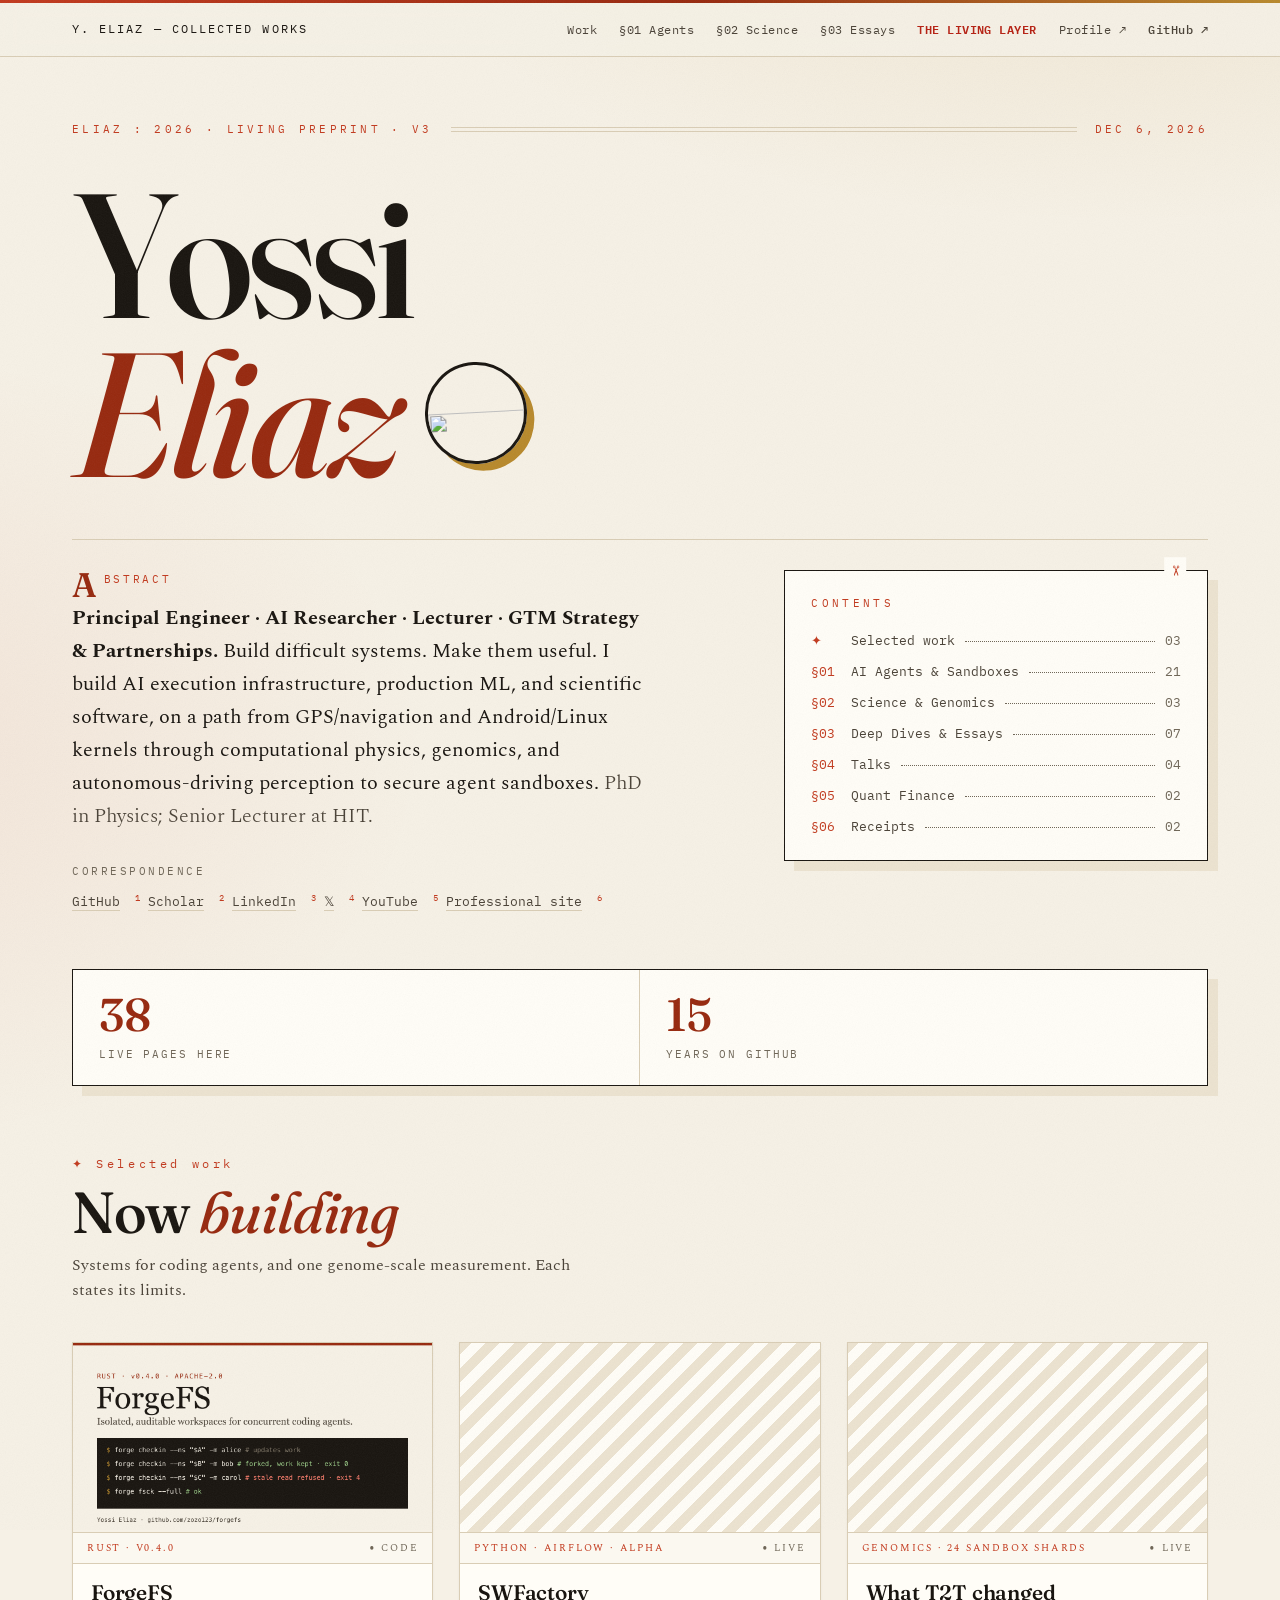
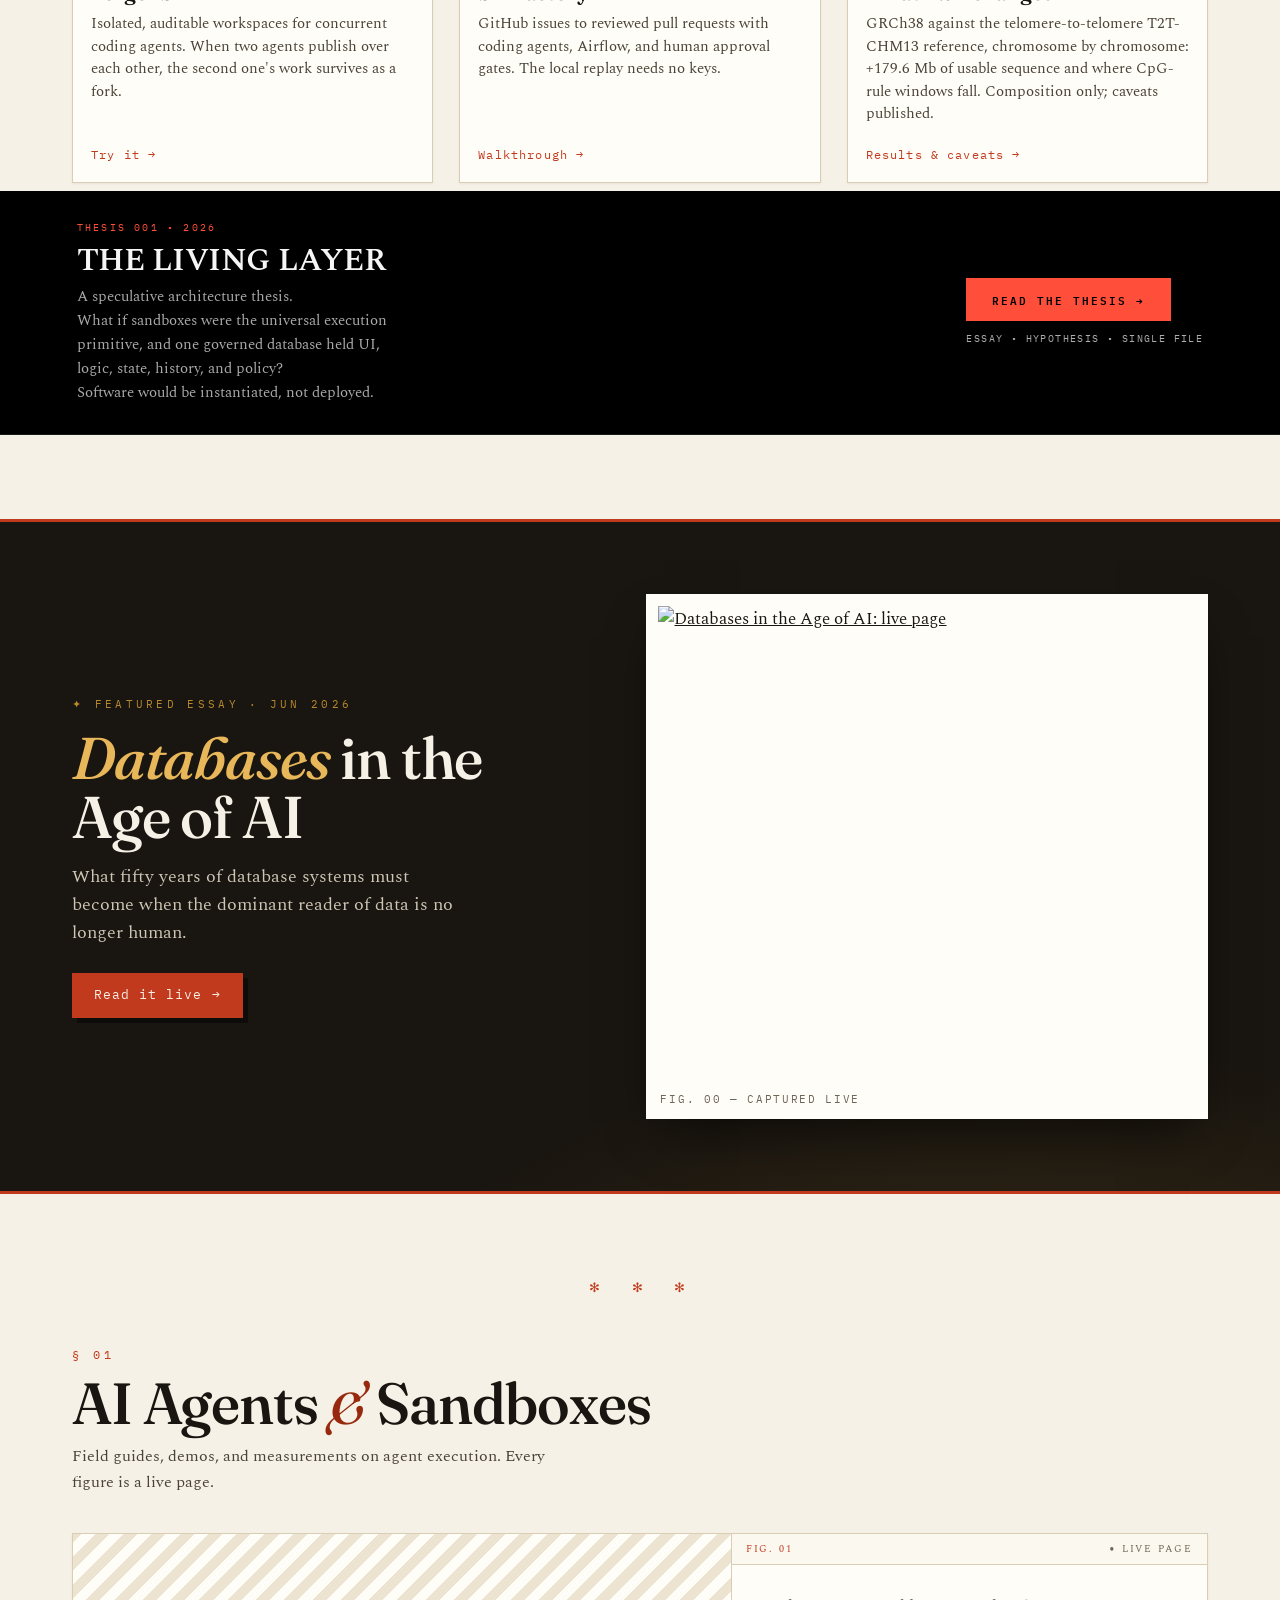
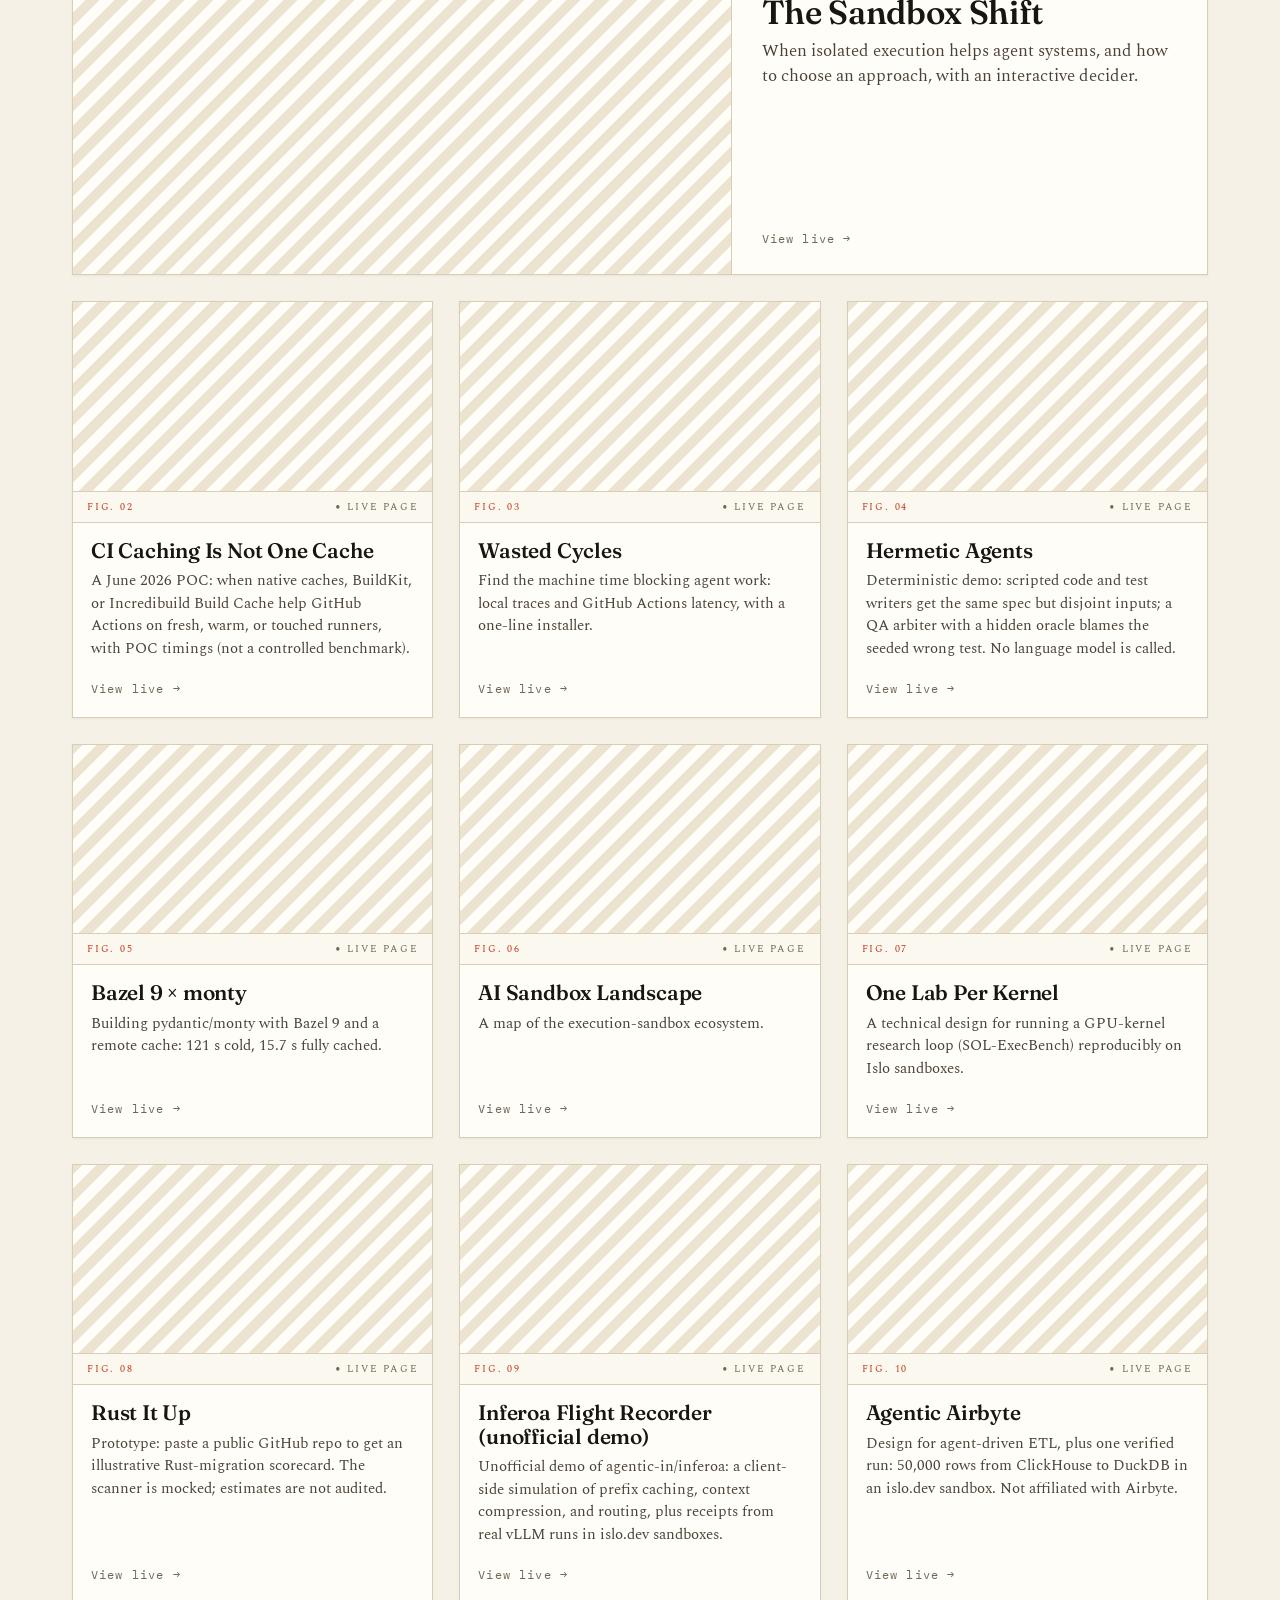
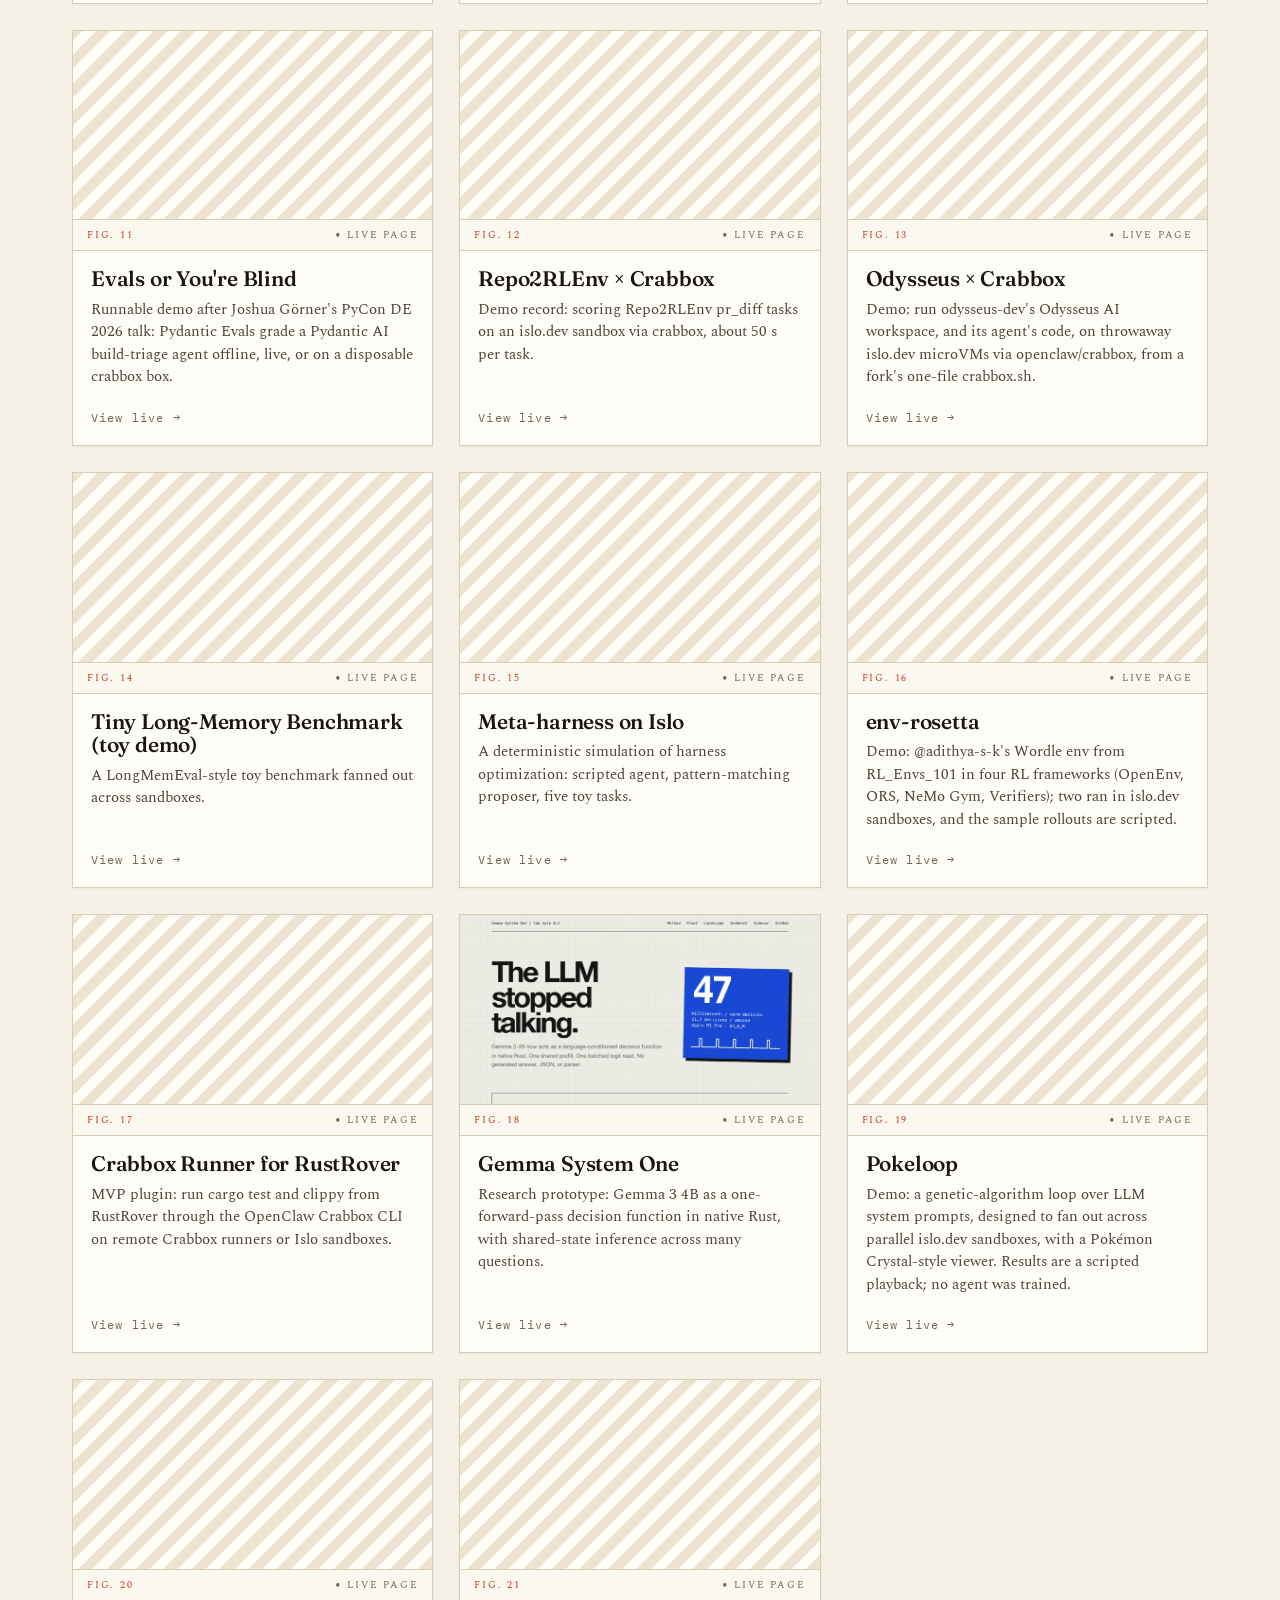
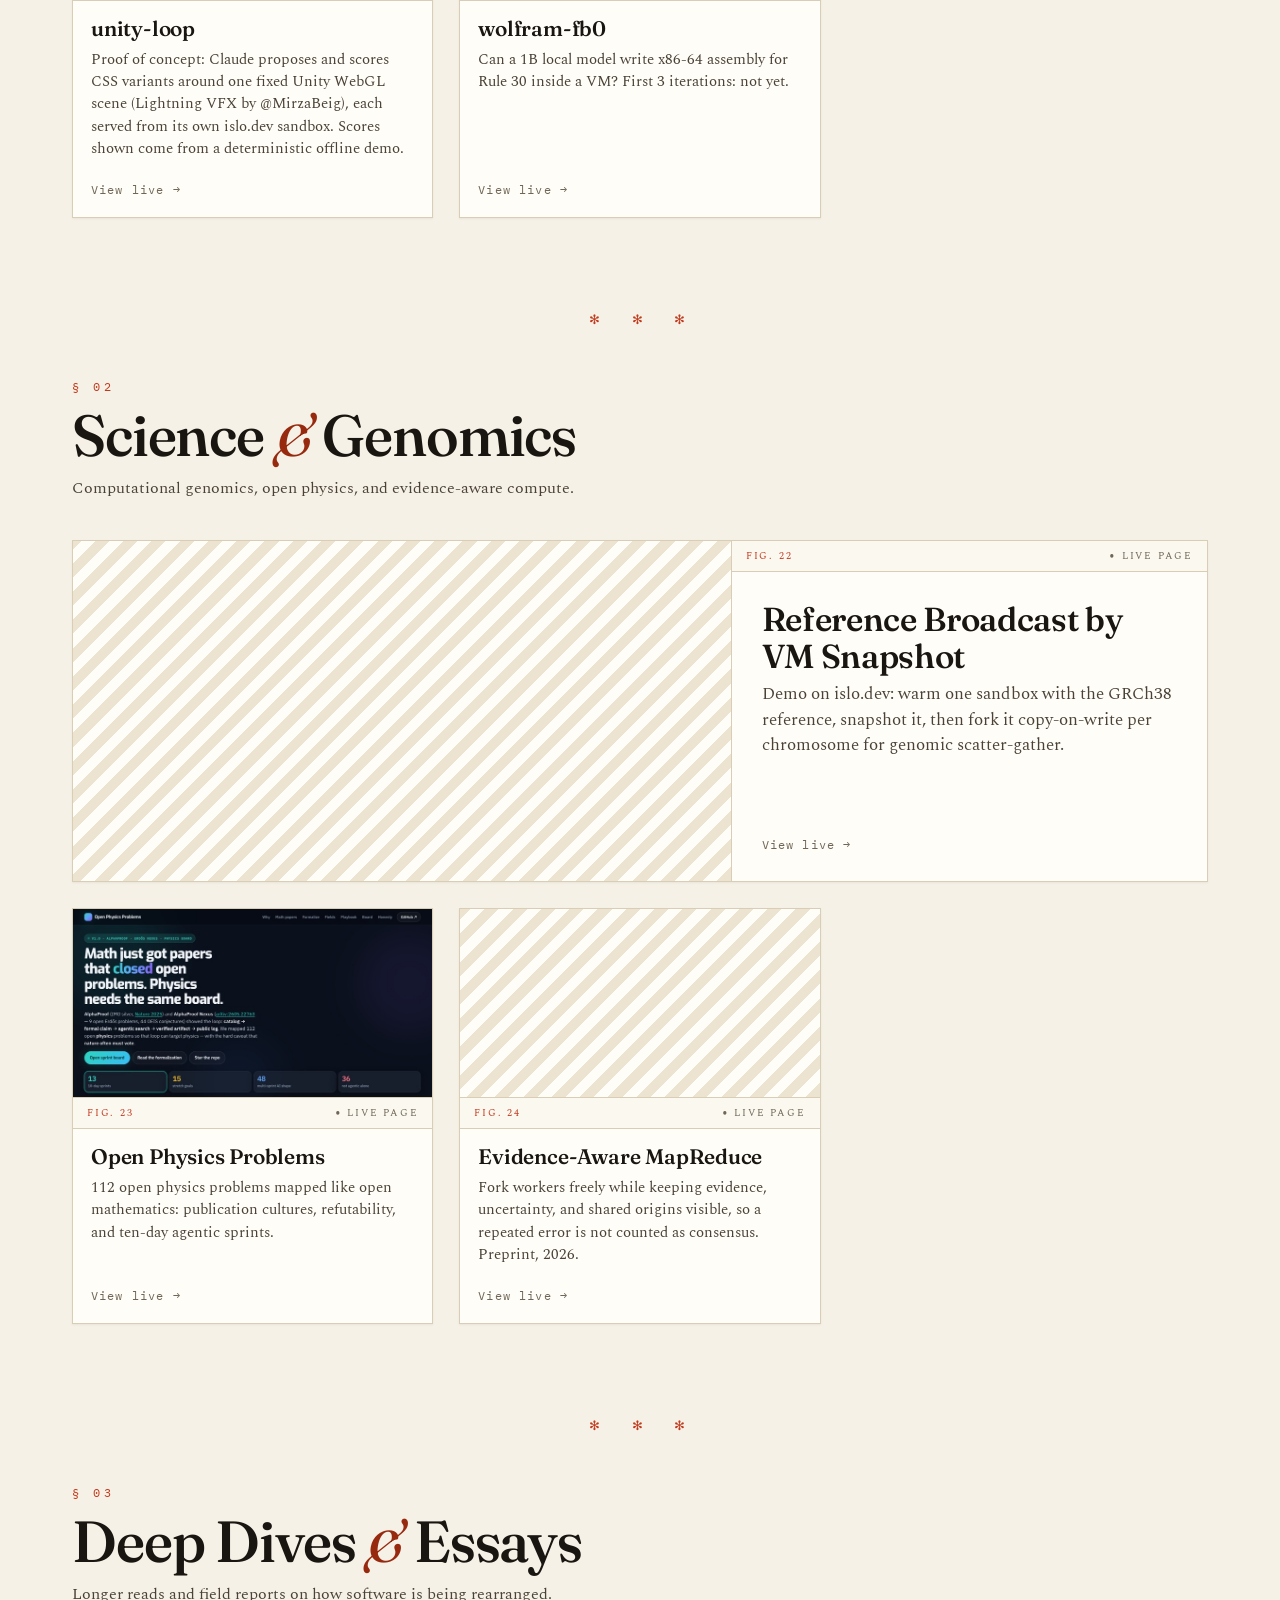
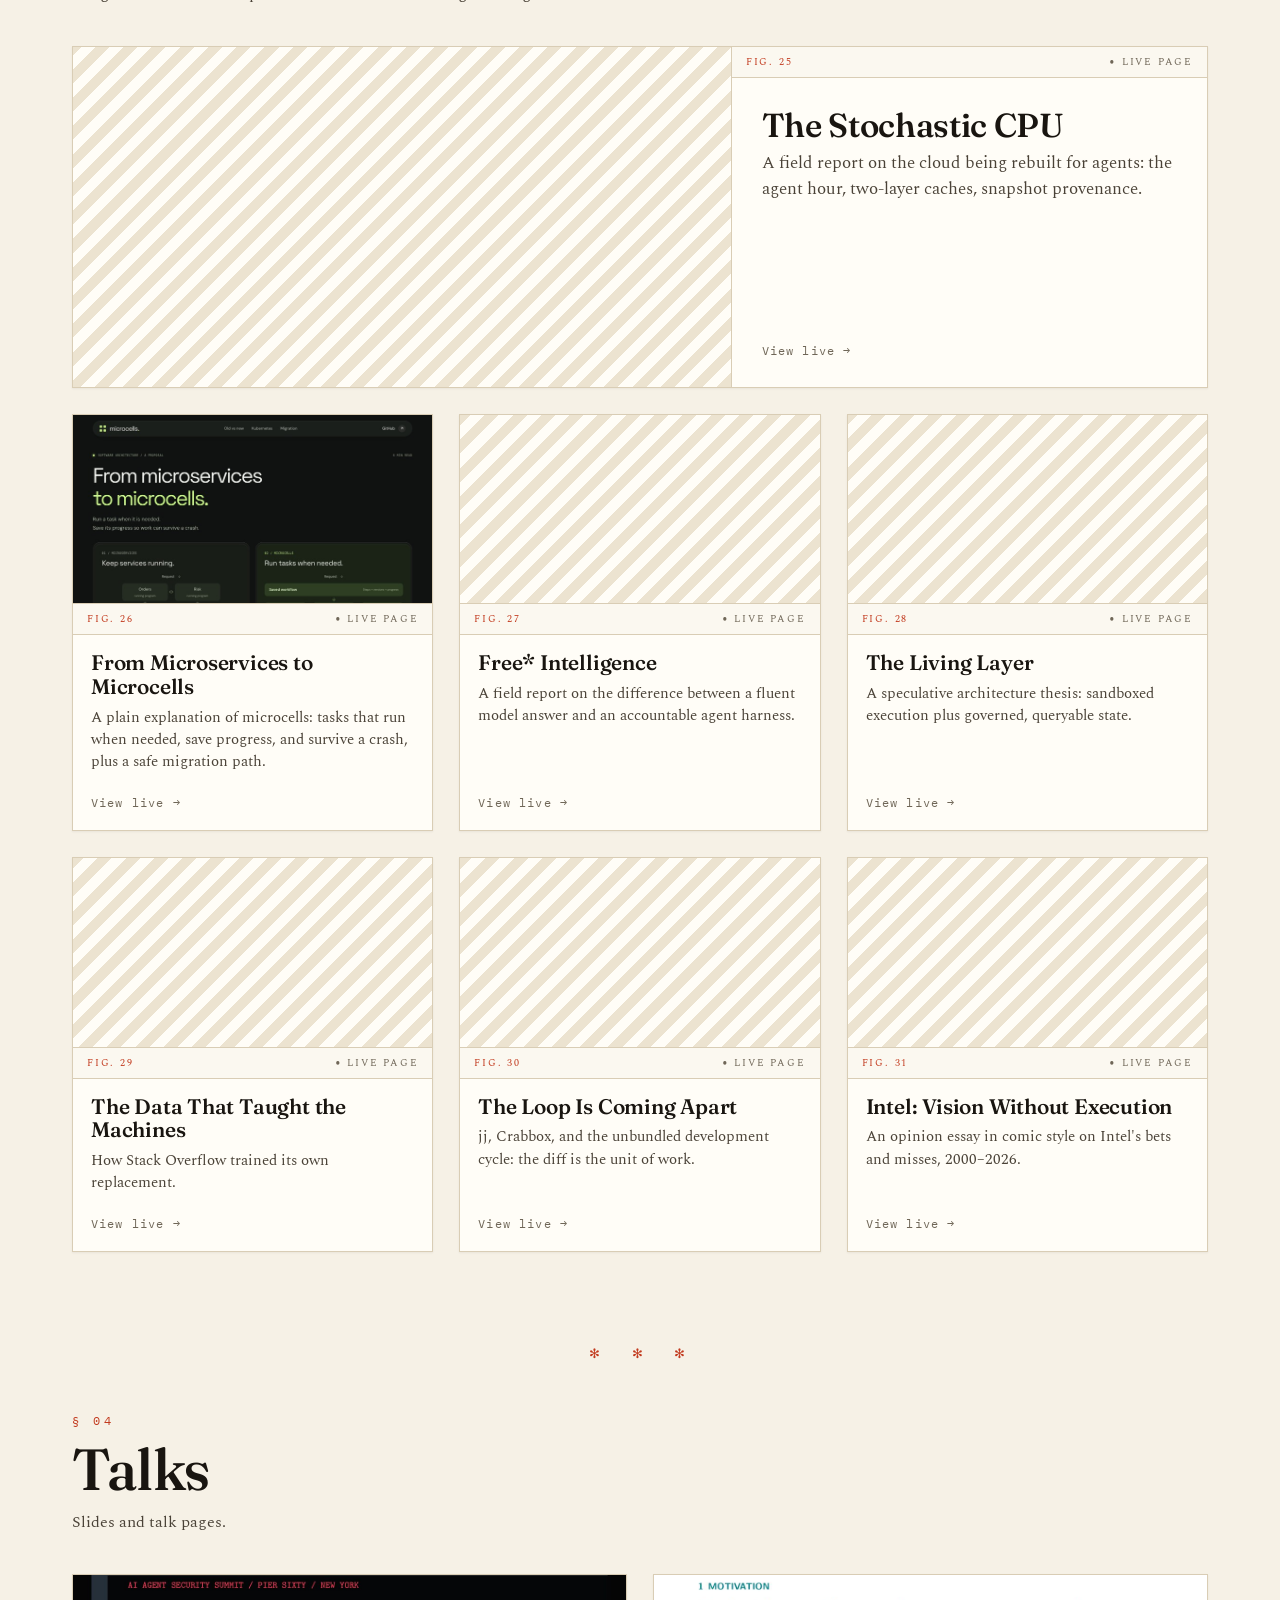
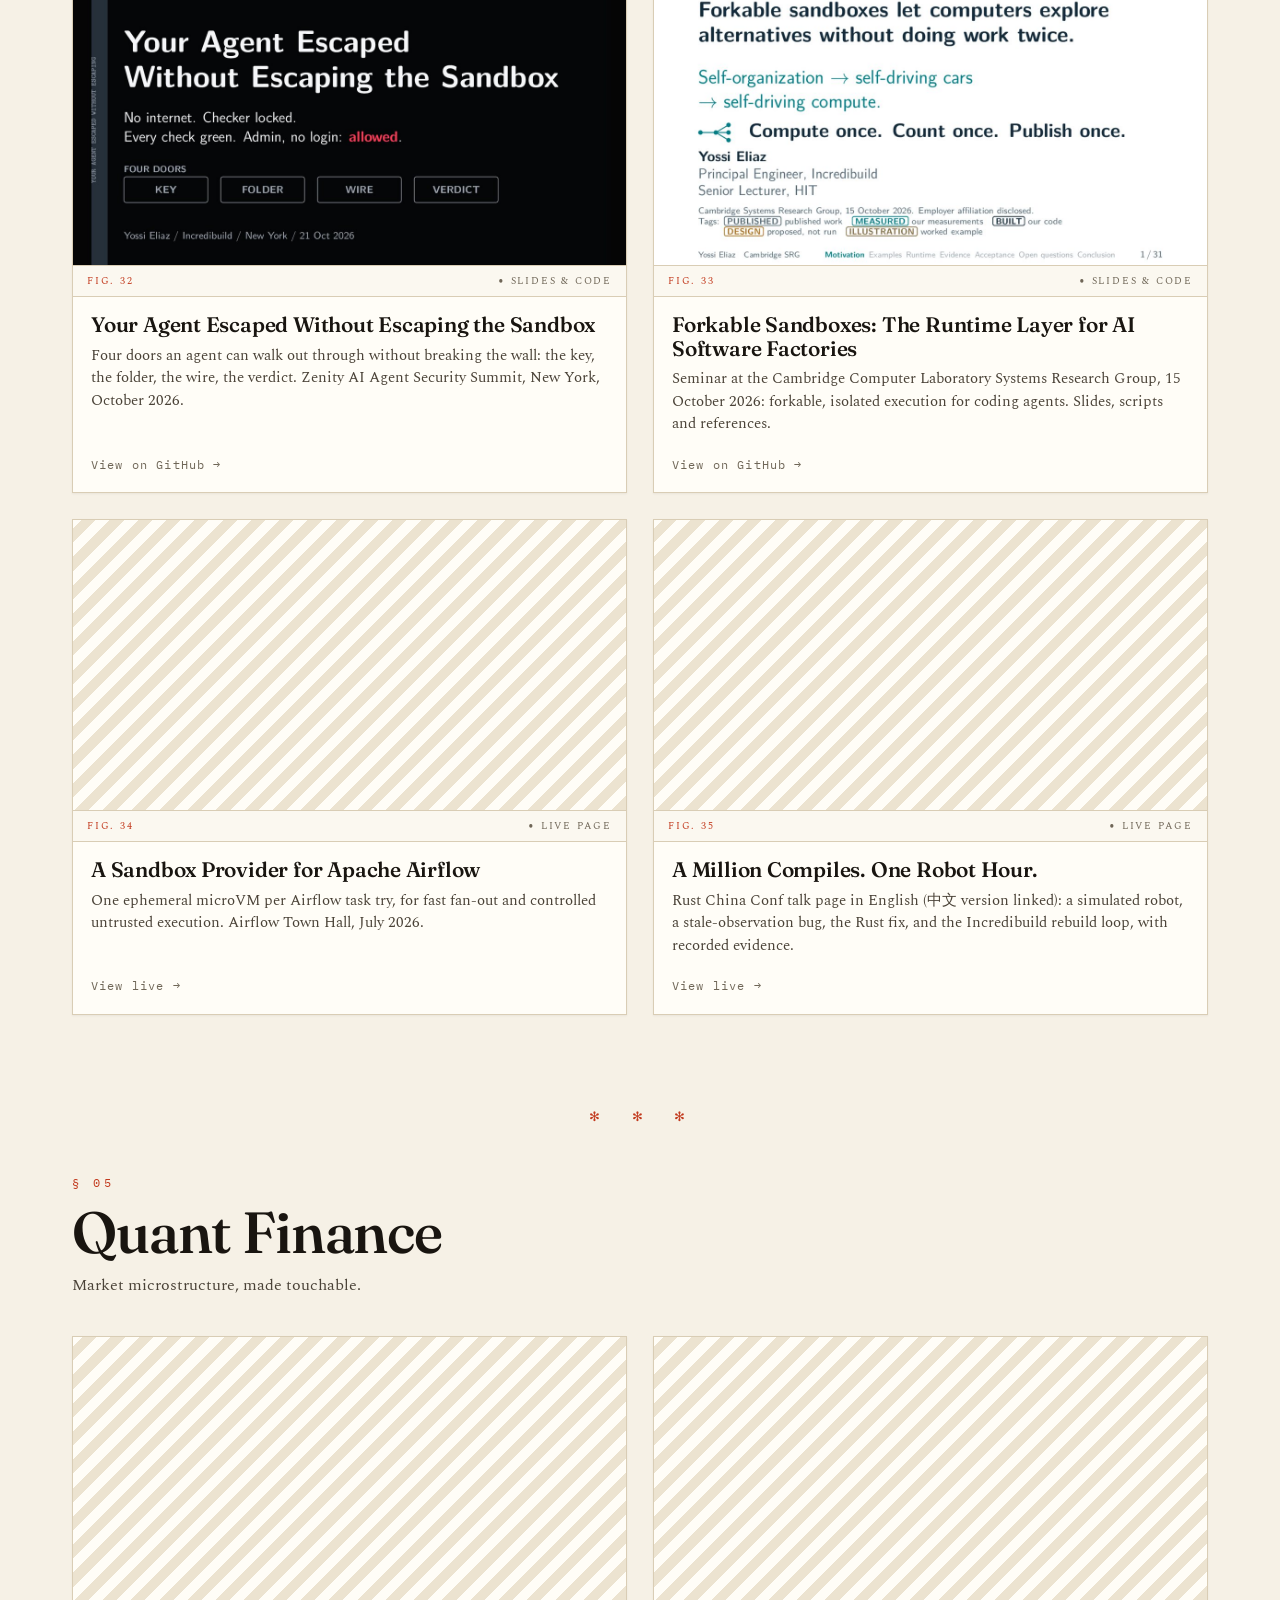
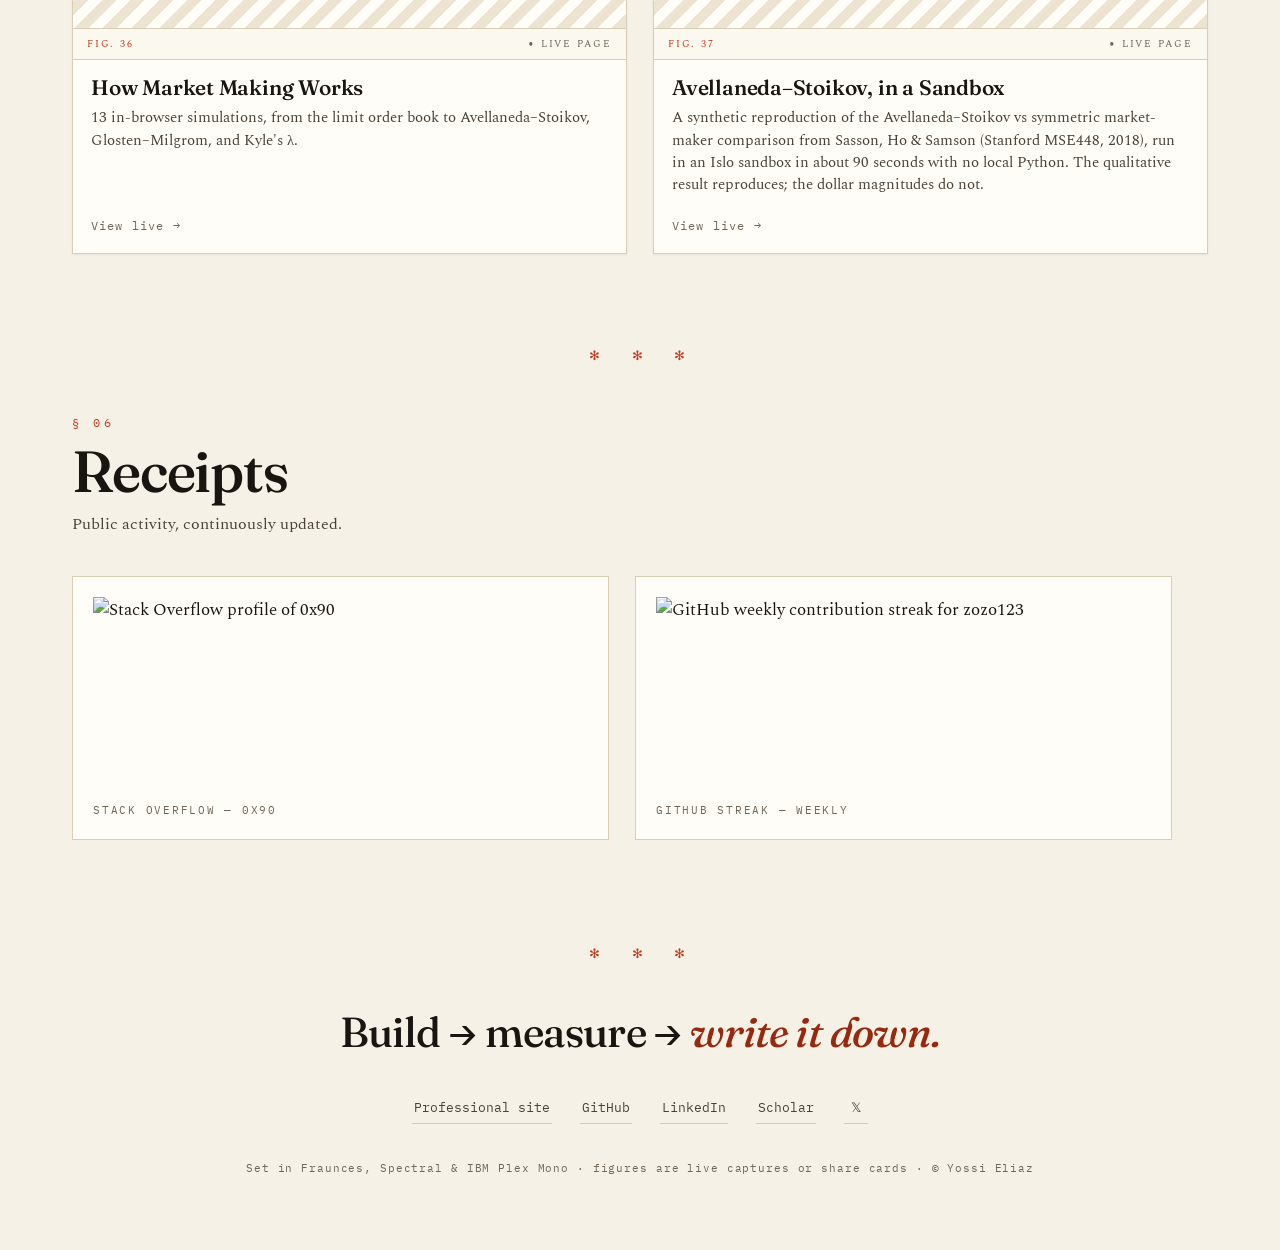
==== commit 97cebd59: "Add the Cambridge SRG seminar; refit both talk thumbnails Talks gains "Forkable Sandboxes: The Runti" ====
--- a/index.html
+++ b/index.html
@@ -6,7 +6,7 @@
 <meta name="theme-color" content="#f6f1e6">
 <meta name="color-scheme" content="light">
 <title>Yossi Eliaz — Collected works: writing &amp; experiments</title>
-<meta name="description" content="Writing, field guides, and live experiments by Yossi Eliaz on AI agent sandboxes, CI, genomics, and physics. Principal Engineer, AI Researcher, Lecturer, GTM Strategy &amp; Partnerships.">
+<meta name="description" content="Writing and live experiments by Yossi Eliaz (Principal Engineer · AI Researcher · Lecturer · GTM Strategy &amp; Partnerships) on agent sandboxes, CI, genomics, and physics.">
 <meta name="author" content="Yossi Eliaz">
 <link rel="canonical" href="https://zozo123.github.io/">
 <meta property="og:type" content="website">
@@ -26,7 +26,7 @@
 <link rel="preconnect" href="https://fonts.gstatic.com" crossorigin>
 <link href="https://fonts.googleapis.com/css2?family=Fraunces:ital,opsz,wght@0,9..144,300..900;1,9..144,300..900&amp;family=Spectral:ital,wght@0,300;0,400;0,500;1,300;1,400&amp;family=IBM+Plex+Mono:wght@400;500;600&amp;display=swap" rel="stylesheet">
 <link rel="stylesheet" href="css/style.css">
-<script type="application/ld+json">{"@context":"https://schema.org","@graph":[{"@type":"Person","@id":"https://yossieliaz.netlify.app/#person","name":"Yossi Eliaz","jobTitle":"Principal Engineer · AI Researcher · Lecturer · GTM Strategy & Partnerships","url":"https://yossieliaz.netlify.app/","sameAs":["https://github.com/zozo123","https://www.linkedin.com/in/yossi-eliaz/","https://scholar.google.com/citations?user=NL1ZyOgAAAAJ","https://x.com/YossiEliaz","https://yossieliaz.netlify.app/","https://zozo123.github.io/"],"alumniOf":{"@type":"CollegeOrUniversity","name":"University of Houston"},"knowsAbout":["AI agent sandboxes","CI and build acceleration","Computational genomics","Machine learning","Computer vision","Physics"]},{"@type":"WebSite","@id":"https://zozo123.github.io/#site","url":"https://zozo123.github.io/","name":"Yossi Eliaz: Writing & experiments","author":{"@id":"https://yossieliaz.netlify.app/#person"}},{"@type":"CollectionPage","url":"https://zozo123.github.io/","name":"Yossi Eliaz: Collected works","isPartOf":{"@id":"https://zozo123.github.io/#site"},"author":{"@id":"https://yossieliaz.netlify.app/#person"},"hasPart":[{"@type":"CreativeWork","name":"ForgeFS","url":"https://github.com/zozo123/forgefs","description":"Isolated, auditable workspaces for concurrent coding agents. When two agents publish over each other, the second one's work survives as a fork.","author":{"@id":"https://yossieliaz.netlify.app/#person"}},{"@type":"CreativeWork","name":"SWFactory","url":"https://zozo123.github.io/ariflow-swfactory/","description":"GitHub issues to reviewed pull requests with coding agents, Airflow, and human approval gates. The local replay needs no keys.","author":{"@id":"https://yossieliaz.netlify.app/#person"}},{"@type":"CreativeWork","name":"What T2T changed","url":"https://zozo123.github.io/t2t-vs-grch38/","description":"GRCh38 against the telomere-to-telomere T2T-CHM13 reference, chromosome by chromosome: +179.6 Mb of usable sequence and where CpG-rule windows fall. Composition only; caveats published.","author":{"@id":"https://yossieliaz.netlify.app/#person"}},{"@type":"CreativeWork","name":"The Sandbox Shift","url":"https://zozo123.github.io/sandboxes-why-how-when/","description":"When isolated execution helps agent systems, and how to choose an approach, with an interactive decider.","author":{"@id":"https://yossieliaz.netlify.app/#person"}},{"@type":"CreativeWork","name":"CI Caching Is Not One Cache","url":"https://zozo123.github.io/gha-cache-field-guide/","description":"A June 2026 POC: when native caches, BuildKit, or Incredibuild Build Cache help GitHub Actions on fresh, warm, or touched runners, with POC timings (not a controlled benchmark).","author":{"@id":"https://yossieliaz.netlify.app/#person"}},{"@type":"CreativeWork","name":"Wasted Cycles","url":"https://zozo123.github.io/wasted-cycles/","description":"Find the machine time blocking agent work: local traces and GitHub Actions latency, with a one-line installer.","author":{"@id":"https://yossieliaz.netlify.app/#person"}},{"@type":"CreativeWork","name":"Hermetic Agents","url":"https://zozo123.github.io/hermetic-agents-demo/","description":"Deterministic demo: scripted code and test writers get the same spec but disjoint inputs; a QA arbiter with a hidden oracle blames the seeded wrong test. No language model is called.","author":{"@id":"https://yossieliaz.netlify.app/#person"}},{"@type":"CreativeWork","name":"Bazel 9 × monty","url":"https://zozo123.github.io/bazel-monty/","description":"Building pydantic/monty with Bazel 9 and a remote cache: 121 s cold, 15.7 s fully cached.","author":{"@id":"https://yossieliaz.netlify.app/#person"}},{"@type":"CreativeWork","name":"AI Sandbox Landscape","url":"https://zozo123.github.io/sandbox-landscape/","description":"A map of the execution-sandbox ecosystem.","author":{"@id":"https://yossieliaz.netlify.app/#person"}},{"@type":"CreativeWork","name":"One Lab Per Kernel","url":"https://zozo123.github.io/sol-exec-bench/","description":"A technical design for running a GPU-kernel research loop (SOL-ExecBench) reproducibly on Islo sandboxes.","author":{"@id":"https://yossieliaz.netlify.app/#person"}},{"@type":"CreativeWork","name":"Rust It Up","url":"https://zozo123.github.io/rust-it-up/","description":"Prototype: paste a public GitHub repo to get an illustrative Rust-migration scorecard. The scanner is mocked; estimates are not audited.","author":{"@id":"https://yossieliaz.netlify.app/#person"}},{"@type":"CreativeWork","name":"Inferoa Flight Recorder (unofficial demo)","url":"https://zozo123.github.io/inferoa-demo/","description":"Unofficial demo of agentic-in/inferoa: a client-side simulation of prefix caching, context compression, and routing, plus receipts from real vLLM runs in islo.dev sandboxes.","author":{"@id":"https://yossieliaz.netlify.app/#person"}},{"@type":"CreativeWork","name":"Agentic Airbyte","url":"https://zozo123.github.io/agentic-airbyte/","description":"Design for agent-driven ETL, plus one verified run: 50,000 rows from ClickHouse to DuckDB in an islo.dev sandbox. Not affiliated with Airbyte.","author":{"@id":"https://yossieliaz.netlify.app/#person"}},{"@type":"CreativeWork","name":"Evals or You're Blind","url":"https://zozo123.github.io/demo-evals-pydantic-islo-crabbox/","description":"Runnable demo after Joshua Görner's PyCon DE 2026 talk: Pydantic Evals grade a Pydantic AI build-triage agent offline, live, or on a disposable crabbox box.","author":{"@id":"https://yossieliaz.netlify.app/#person"}},{"@type":"CreativeWork","name":"Repo2RLEnv × Crabbox","url":"https://zozo123.github.io/repo2rlenv-crabbox-demo/","description":"Demo record: scoring Repo2RLEnv pr_diff tasks on an islo.dev sandbox via crabbox, about 50 s per task.","author":{"@id":"https://yossieliaz.netlify.app/#person"}},{"@type":"CreativeWork","name":"Odysseus × Crabbox","url":"https://zozo123.github.io/odysseus-crabbox-demo/","description":"Demo: run odysseus-dev's Odysseus AI workspace, and its agent's code, on throwaway islo.dev microVMs via openclaw/crabbox, from a fork's one-file crabbox.sh.","author":{"@id":"https://yossieliaz.netlify.app/#person"}},{"@type":"CreativeWork","name":"Tiny Long-Memory Benchmark (toy demo)","url":"https://zozo123.github.io/longmem-mini-on-islo/","description":"A LongMemEval-style toy benchmark fanned out across sandboxes.","author":{"@id":"https://yossieliaz.netlify.app/#person"}},{"@type":"CreativeWork","name":"Meta-harness on Islo","url":"https://zozo123.github.io/meta-harness-on-islo-page/","description":"A deterministic simulation of harness optimization: scripted agent, pattern-matching proposer, five toy tasks.","author":{"@id":"https://yossieliaz.netlify.app/#person"}},{"@type":"CreativeWork","name":"env-rosetta","url":"https://zozo123.github.io/env-rosetta-page/","description":"Demo: @adithya-s-k's Wordle env from RL_Envs_101 in four RL frameworks (OpenEnv, ORS, NeMo Gym, Verifiers); two ran in islo.dev sandboxes, and the sample rollouts are scripted.","author":{"@id":"https://yossieliaz.netlify.app/#person"}},{"@type":"CreativeWork","name":"Crabbox Runner for RustRover","url":"https://zozo123.github.io/rust-rover-plugin-crabbox/","description":"MVP plugin: run cargo test and clippy from RustRover through the OpenClaw Crabbox CLI on remote Crabbox runners or Islo sandboxes.","author":{"@id":"https://yossieliaz.netlify.app/#person"}},{"@type":"CreativeWork","name":"Gemma System One","url":"https://zozo123.github.io/gemma-to-jev/","description":"Research prototype: Gemma 3 4B as a one-forward-pass decision function in native Rust, with shared-state inference across many questions.","author":{"@id":"https://yossieliaz.netlify.app/#person"}},{"@type":"CreativeWork","name":"Pokeloop","url":"https://zozo123.github.io/pokeloop/","description":"Demo: a genetic-algorithm loop over LLM system prompts, designed to fan out across parallel islo.dev sandboxes, with a Pokémon Crystal-style viewer. Results are a scripted playback; no agent was trained.","author":{"@id":"https://yossieliaz.netlify.app/#person"}},{"@type":"CreativeWork","name":"unity-loop","url":"https://zozo123.github.io/unity-loop-page/","description":"Proof of concept: Claude proposes and scores CSS variants around one fixed Unity WebGL scene (Lightning VFX by @MirzaBeig), each served from its own islo.dev sandbox. Scores shown come from a deterministic offline demo.","author":{"@id":"https://yossieliaz.netlify.app/#person"}},{"@type":"CreativeWork","name":"wolfram-fb0","url":"https://zozo123.github.io/wolfram-fb0/","description":"Can a 1B local model write x86-64 assembly for Rule 30 inside a VM? First 3 iterations: not yet.","author":{"@id":"https://yossieliaz.netlify.app/#person"}},{"@type":"CreativeWork","name":"Reference Broadcast by VM Snapshot","url":"https://zozo123.github.io/genomics-sandboxes/","description":"Demo on islo.dev: warm one sandbox with the GRCh38 reference, snapshot it, then fork it copy-on-write per chromosome for genomic scatter-gather.","author":{"@id":"https://yossieliaz.netlify.app/#person"}},{"@type":"CreativeWork","name":"Open Physics Problems","url":"https://zozo123.github.io/open-physics-problems/","description":"112 open physics problems mapped like open mathematics: publication cultures, refutability, and ten-day agentic sprints.","author":{"@id":"https://yossieliaz.netlify.app/#person"}},{"@type":"CreativeWork","name":"Evidence-Aware MapReduce","url":"https://zozo123.github.io/boltzmann-mapreduce/","description":"Fork workers freely while keeping evidence, uncertainty, and shared origins visible, so a repeated error is not counted as consensus. Preprint, 2026.","author":{"@id":"https://yossieliaz.netlify.app/#person"}},{"@type":"CreativeWork","name":"The Stochastic CPU","url":"https://zozo123.github.io/stochastic-cpu/","description":"A field report on the cloud being rebuilt for agents: the agent hour, two-layer caches, snapshot provenance.","author":{"@id":"https://yossieliaz.netlify.app/#person"}},{"@type":"CreativeWork","name":"From Microservices to Microcells","url":"https://zozo123.github.io/microservices-to-microcells/","description":"A plain explanation of microcells: tasks that run when needed, save progress, and survive a crash, plus a safe migration path.","author":{"@id":"https://yossieliaz.netlify.app/#person"}},{"@type":"CreativeWork","name":"Free* Intelligence","url":"https://zozo123.github.io/free-intelligence/","description":"A field report on the difference between a fluent model answer and an accountable agent harness.","author":{"@id":"https://yossieliaz.netlify.app/#person"}},{"@type":"CreativeWork","name":"The Living Layer","url":"https://zozo123.github.io/the-living-layer/","description":"A speculative architecture thesis: sandboxed execution plus governed, queryable state.","author":{"@id":"https://yossieliaz.netlify.app/#person"}},{"@type":"CreativeWork","name":"The Data That Taught the Machines","url":"https://zozo123.github.io/how-stackoverflow-taught-ai/","description":"How Stack Overflow trained its own replacement.","author":{"@id":"https://yossieliaz.netlify.app/#person"}},{"@type":"CreativeWork","name":"The Loop Is Coming Apart","url":"https://zozo123.github.io/loop-coming-apart/","description":"jj, Crabbox, and the unbundled development cycle: the diff is the unit of work.","author":{"@id":"https://yossieliaz.netlify.app/#person"}},{"@type":"CreativeWork","name":"Intel: Vision Without Execution","url":"https://zozo123.github.io/intel-story/","description":"An opinion essay in comic style on Intel's bets and misses, 2000–2026.","author":{"@id":"https://yossieliaz.netlify.app/#person"}},{"@type":"CreativeWork","name":"Your Agent Escaped Without Escaping the Sandbox","url":"https://github.com/zozo123/nyc-talk","description":"Four doors an agent can walk out through without breaking the wall: the key, the folder, the wire, the verdict. Zenity AI Agent Security Summit, New York, October 2026.","author":{"@id":"https://yossieliaz.netlify.app/#person"}},{"@type":"CreativeWork","name":"A Sandbox Provider for Apache Airflow","url":"https://zozo123.github.io/airflow-sandbox-townhall/","description":"One ephemeral microVM per Airflow task try, for fast fan-out and controlled untrusted execution. Airflow Town Hall, July 2026.","author":{"@id":"https://yossieliaz.netlify.app/#person"}},{"@type":"CreativeWork","name":"A Million Compiles. One Robot Hour.","url":"https://zozo123.github.io/rust-china-conf/en/","description":"Rust China Conf talk page in English (中文 version linked): a simulated robot, a stale-observation bug, the Rust fix, and the Incredibuild rebuild loop, with recorded evidence.","author":{"@id":"https://yossieliaz.netlify.app/#person"}},{"@type":"CreativeWork","name":"How Market Making Works","url":"https://zozo123.github.io/market-making-sandbox/","description":"13 in-browser simulations, from the limit order book to Avellaneda–Stoikov, Glosten–Milgrom, and Kyle's λ.","author":{"@id":"https://yossieliaz.netlify.app/#person"}},{"@type":"CreativeWork","name":"Avellaneda–Stoikov, in a Sandbox","url":"https://zozo123.github.io/microprice-sandbox/","description":"A synthetic reproduction of the Avellaneda–Stoikov vs symmetric market-maker comparison from Sasson, Ho & Samson (Stanford MSE448, 2018), run in an Islo sandbox in about 90 seconds with no local Python. The qualitative result reproduces; the dollar magnitudes do not.","author":{"@id":"https://yossieliaz.netlify.app/#person"}}]}]}</script>
+<script type="application/ld+json">{"@context":"https://schema.org","@graph":[{"@type":"Person","@id":"https://yossieliaz.netlify.app/#person","name":"Yossi Eliaz","jobTitle":"Principal Engineer · AI Researcher · Lecturer · GTM Strategy & Partnerships","url":"https://yossieliaz.netlify.app/","sameAs":["https://github.com/zozo123","https://www.linkedin.com/in/yossi-eliaz/","https://scholar.google.com/citations?user=NL1ZyOgAAAAJ","https://x.com/YossiEliaz","https://yossieliaz.netlify.app/","https://zozo123.github.io/"],"alumniOf":{"@type":"CollegeOrUniversity","name":"University of Houston"},"knowsAbout":["AI agent sandboxes","CI and build acceleration","Computational genomics","Machine learning","Computer vision","Physics"]},{"@type":"WebSite","@id":"https://zozo123.github.io/#site","url":"https://zozo123.github.io/","name":"Yossi Eliaz: Writing & experiments","author":{"@id":"https://yossieliaz.netlify.app/#person"}},{"@type":"CollectionPage","url":"https://zozo123.github.io/","name":"Yossi Eliaz: Collected works","isPartOf":{"@id":"https://zozo123.github.io/#site"},"author":{"@id":"https://yossieliaz.netlify.app/#person"},"hasPart":[{"@type":"CreativeWork","name":"Databases in the Age of AI","url":"https://zozo123.github.io/databases-in-the-ai-era/","description":"What fifty years of database systems must become when the dominant reader of data is no longer human.","author":{"@id":"https://yossieliaz.netlify.app/#person"}},{"@type":"CreativeWork","name":"ForgeFS","url":"https://github.com/zozo123/forgefs","description":"Isolated, auditable workspaces for concurrent coding agents. When two agents publish over each other, the second one's work survives as a fork.","author":{"@id":"https://yossieliaz.netlify.app/#person"}},{"@type":"CreativeWork","name":"SWFactory","url":"https://zozo123.github.io/ariflow-swfactory/","description":"GitHub issues to reviewed pull requests with coding agents, Airflow, and human approval gates. The local replay needs no keys.","author":{"@id":"https://yossieliaz.netlify.app/#person"}},{"@type":"CreativeWork","name":"What T2T changed","url":"https://zozo123.github.io/t2t-vs-grch38/","description":"GRCh38 against the telomere-to-telomere T2T-CHM13 reference, chromosome by chromosome: +179.6 Mb of usable sequence and where CpG-rule windows fall. Composition only; caveats published.","author":{"@id":"https://yossieliaz.netlify.app/#person"}},{"@type":"CreativeWork","name":"The Sandbox Shift","url":"https://zozo123.github.io/sandboxes-why-how-when/","description":"When isolated execution helps agent systems, and how to choose an approach, with an interactive decider.","author":{"@id":"https://yossieliaz.netlify.app/#person"}},{"@type":"CreativeWork","name":"CI Caching Is Not One Cache","url":"https://zozo123.github.io/gha-cache-field-guide/","description":"A June 2026 POC: when native caches, BuildKit, or Incredibuild Build Cache help GitHub Actions on fresh, warm, or touched runners, with POC timings (not a controlled benchmark).","author":{"@id":"https://yossieliaz.netlify.app/#person"}},{"@type":"CreativeWork","name":"Wasted Cycles","url":"https://zozo123.github.io/wasted-cycles/","description":"Find the machine time blocking agent work: local traces and GitHub Actions latency, with a one-line installer.","author":{"@id":"https://yossieliaz.netlify.app/#person"}},{"@type":"CreativeWork","name":"Hermetic Agents","url":"https://zozo123.github.io/hermetic-agents-demo/","description":"Deterministic demo: scripted code and test writers get the same spec but disjoint inputs; a QA arbiter with a hidden oracle blames the seeded wrong test. No language model is called.","author":{"@id":"https://yossieliaz.netlify.app/#person"}},{"@type":"CreativeWork","name":"Bazel 9 × monty","url":"https://zozo123.github.io/bazel-monty/","description":"Building pydantic/monty with Bazel 9 and a remote cache: 121 s cold, 15.7 s fully cached.","author":{"@id":"https://yossieliaz.netlify.app/#person"}},{"@type":"CreativeWork","name":"AI Sandbox Landscape","url":"https://zozo123.github.io/sandbox-landscape/","description":"A map of the execution-sandbox ecosystem.","author":{"@id":"https://yossieliaz.netlify.app/#person"}},{"@type":"CreativeWork","name":"One Lab Per Kernel","url":"https://zozo123.github.io/sol-exec-bench/","description":"A technical design for running a GPU-kernel research loop (SOL-ExecBench) reproducibly on Islo sandboxes.","author":{"@id":"https://yossieliaz.netlify.app/#person"}},{"@type":"CreativeWork","name":"Rust It Up","url":"https://zozo123.github.io/rust-it-up/","description":"Prototype: paste a public GitHub repo to get an illustrative Rust-migration scorecard. The scanner is mocked; estimates are not audited.","author":{"@id":"https://yossieliaz.netlify.app/#person"}},{"@type":"CreativeWork","name":"Inferoa Flight Recorder (unofficial demo)","url":"https://zozo123.github.io/inferoa-demo/","description":"Unofficial demo of agentic-in/inferoa: a client-side simulation of prefix caching, context compression, and routing, plus receipts from real vLLM runs in islo.dev sandboxes.","author":{"@id":"https://yossieliaz.netlify.app/#person"}},{"@type":"CreativeWork","name":"Agentic Airbyte","url":"https://zozo123.github.io/agentic-airbyte/","description":"Design for agent-driven ETL, plus one verified run: 50,000 rows from ClickHouse to DuckDB in an islo.dev sandbox. Not affiliated with Airbyte.","author":{"@id":"https://yossieliaz.netlify.app/#person"}},{"@type":"CreativeWork","name":"Evals or You're Blind","url":"https://zozo123.github.io/demo-evals-pydantic-islo-crabbox/","description":"Runnable demo after Joshua Görner's PyCon DE 2026 talk: Pydantic Evals grade a Pydantic AI build-triage agent offline, live, or on a disposable crabbox box.","author":{"@id":"https://yossieliaz.netlify.app/#person"}},{"@type":"CreativeWork","name":"Repo2RLEnv × Crabbox","url":"https://zozo123.github.io/repo2rlenv-crabbox-demo/","description":"Demo record: scoring Repo2RLEnv pr_diff tasks on an islo.dev sandbox via crabbox, about 50 s per task.","author":{"@id":"https://yossieliaz.netlify.app/#person"}},{"@type":"CreativeWork","name":"Odysseus × Crabbox","url":"https://zozo123.github.io/odysseus-crabbox-demo/","description":"Demo: run odysseus-dev's Odysseus AI workspace, and its agent's code, on throwaway islo.dev microVMs via openclaw/crabbox, from a fork's one-file crabbox.sh.","author":{"@id":"https://yossieliaz.netlify.app/#person"}},{"@type":"CreativeWork","name":"Tiny Long-Memory Benchmark (toy demo)","url":"https://zozo123.github.io/longmem-mini-on-islo/","description":"A LongMemEval-style toy benchmark fanned out across sandboxes.","author":{"@id":"https://yossieliaz.netlify.app/#person"}},{"@type":"CreativeWork","name":"Meta-harness on Islo","url":"https://zozo123.github.io/meta-harness-on-islo-page/","description":"A deterministic simulation of harness optimization: scripted agent, pattern-matching proposer, five toy tasks.","author":{"@id":"https://yossieliaz.netlify.app/#person"}},{"@type":"CreativeWork","name":"env-rosetta","url":"https://zozo123.github.io/env-rosetta-page/","description":"Demo: @adithya-s-k's Wordle env from RL_Envs_101 in four RL frameworks (OpenEnv, ORS, NeMo Gym, Verifiers); two ran in islo.dev sandboxes, and the sample rollouts are scripted.","author":{"@id":"https://yossieliaz.netlify.app/#person"}},{"@type":"CreativeWork","name":"Crabbox Runner for RustRover","url":"https://zozo123.github.io/rust-rover-plugin-crabbox/","description":"MVP plugin: run cargo test and clippy from RustRover through the OpenClaw Crabbox CLI on remote Crabbox runners or Islo sandboxes.","author":{"@id":"https://yossieliaz.netlify.app/#person"}},{"@type":"CreativeWork","name":"Gemma System One","url":"https://zozo123.github.io/gemma-to-jev/","description":"Research prototype: Gemma 3 4B as a one-forward-pass decision function in native Rust, with shared-state inference across many questions.","author":{"@id":"https://yossieliaz.netlify.app/#person"}},{"@type":"CreativeWork","name":"Pokeloop","url":"https://zozo123.github.io/pokeloop/","description":"Demo: a genetic-algorithm loop over LLM system prompts, designed to fan out across parallel islo.dev sandboxes, with a Pokémon Crystal-style viewer. Results are a scripted playback; no agent was trained.","author":{"@id":"https://yossieliaz.netlify.app/#person"}},{"@type":"CreativeWork","name":"unity-loop","url":"https://zozo123.github.io/unity-loop-page/","description":"Proof of concept: Claude proposes and scores CSS variants around one fixed Unity WebGL scene (Lightning VFX by @MirzaBeig), each served from its own islo.dev sandbox. Scores shown come from a deterministic offline demo.","author":{"@id":"https://yossieliaz.netlify.app/#person"}},{"@type":"CreativeWork","name":"wolfram-fb0","url":"https://zozo123.github.io/wolfram-fb0/","description":"Can a 1B local model write x86-64 assembly for Rule 30 inside a VM? First 3 iterations: not yet.","author":{"@id":"https://yossieliaz.netlify.app/#person"}},{"@type":"CreativeWork","name":"Reference Broadcast by VM Snapshot","url":"https://zozo123.github.io/genomics-sandboxes/","description":"Demo on islo.dev: warm one sandbox with the GRCh38 reference, snapshot it, then fork it copy-on-write per chromosome for genomic scatter-gather.","author":{"@id":"https://yossieliaz.netlify.app/#person"}},{"@type":"CreativeWork","name":"Open Physics Problems","url":"https://zozo123.github.io/open-physics-problems/","description":"112 open physics problems mapped like open mathematics: publication cultures, refutability, and ten-day agentic sprints.","author":{"@id":"https://yossieliaz.netlify.app/#person"}},{"@type":"CreativeWork","name":"Evidence-Aware MapReduce","url":"https://zozo123.github.io/boltzmann-mapreduce/","description":"Fork workers freely while keeping evidence, uncertainty, and shared origins visible, so a repeated error is not counted as consensus. Preprint, 2026.","author":{"@id":"https://yossieliaz.netlify.app/#person"}},{"@type":"CreativeWork","name":"The Stochastic CPU","url":"https://zozo123.github.io/stochastic-cpu/","description":"A field report on the cloud being rebuilt for agents: the agent hour, two-layer caches, snapshot provenance.","author":{"@id":"https://yossieliaz.netlify.app/#person"}},{"@type":"CreativeWork","name":"From Microservices to Microcells","url":"https://zozo123.github.io/microservices-to-microcells/","description":"A plain explanation of microcells: tasks that run when needed, save progress, and survive a crash, plus a safe migration path.","author":{"@id":"https://yossieliaz.netlify.app/#person"}},{"@type":"CreativeWork","name":"Free* Intelligence","url":"https://zozo123.github.io/free-intelligence/","description":"A field report on the difference between a fluent model answer and an accountable agent harness.","author":{"@id":"https://yossieliaz.netlify.app/#person"}},{"@type":"CreativeWork","name":"The Living Layer","url":"https://zozo123.github.io/the-living-layer/","description":"A speculative architecture thesis: sandboxed execution plus governed, queryable state.","author":{"@id":"https://yossieliaz.netlify.app/#person"}},{"@type":"CreativeWork","name":"The Data That Taught the Machines","url":"https://zozo123.github.io/how-stackoverflow-taught-ai/","description":"How Stack Overflow trained its own replacement.","author":{"@id":"https://yossieliaz.netlify.app/#person"}},{"@type":"CreativeWork","name":"The Loop Is Coming Apart","url":"https://zozo123.github.io/loop-coming-apart/","description":"jj, Crabbox, and the unbundled development cycle: the diff is the unit of work.","author":{"@id":"https://yossieliaz.netlify.app/#person"}},{"@type":"CreativeWork","name":"Intel: Vision Without Execution","url":"https://zozo123.github.io/intel-story/","description":"An opinion essay in comic style on Intel's bets and misses, 2000–2026.","author":{"@id":"https://yossieliaz.netlify.app/#person"}},{"@type":"CreativeWork","name":"Your Agent Escaped Without Escaping the Sandbox","url":"https://github.com/zozo123/nyc-talk","description":"Four doors an agent can walk out through without breaking the wall: the key, the folder, the wire, the verdict. Zenity AI Agent Security Summit, New York, October 2026.","author":{"@id":"https://yossieliaz.netlify.app/#person"}},{"@type":"CreativeWork","name":"Forkable Sandboxes: The Runtime Layer for AI Software Factories","url":"https://github.com/zozo123/cam-talk-london-26","description":"Seminar at the Cambridge Computer Laboratory Systems Research Group, 15 October 2026: forkable, isolated execution for coding agents. Slides, scripts and references.","author":{"@id":"https://yossieliaz.netlify.app/#person"}},{"@type":"CreativeWork","name":"A Sandbox Provider for Apache Airflow","url":"https://zozo123.github.io/airflow-sandbox-townhall/","description":"One ephemeral microVM per Airflow task try, for fast fan-out and controlled untrusted execution. Airflow Town Hall, July 2026.","author":{"@id":"https://yossieliaz.netlify.app/#person"}},{"@type":"CreativeWork","name":"A Million Compiles. One Robot Hour.","url":"https://zozo123.github.io/rust-china-conf/en/","description":"Rust China Conf talk page in English (中文 version linked): a simulated robot, a stale-observation bug, the Rust fix, and the Incredibuild rebuild loop, with recorded evidence.","author":{"@id":"https://yossieliaz.netlify.app/#person"}},{"@type":"CreativeWork","name":"How Market Making Works","url":"https://zozo123.github.io/market-making-sandbox/","description":"13 in-browser simulations, from the limit order book to Avellaneda–Stoikov, Glosten–Milgrom, and Kyle's λ.","author":{"@id":"https://yossieliaz.netlify.app/#person"}},{"@type":"CreativeWork","name":"Avellaneda–Stoikov, in a Sandbox","url":"https://zozo123.github.io/microprice-sandbox/","description":"A synthetic reproduction of the Avellaneda–Stoikov vs symmetric market-maker comparison from Sasson, Ho & Samson (Stanford MSE448, 2018), run in an Islo sandbox in about 90 seconds with no local Python. The qualitative result reproduces; the dollar magnitudes do not.","author":{"@id":"https://yossieliaz.netlify.app/#person"}}]}]}</script>
 </head>
 <body class="no-js">
 
@@ -95,7 +95,7 @@
       <span class="mono toc-head">Contents</span>
       <ol class="mono">
         <li><a href="#work"><span class="toc-no">✦</span><span class="toc-t">Selected work</span><span class="toc-dots"></span><span class="toc-n">03</span></a></li>
-        <li><a href="#writing"><span class="toc-no">§01</span><span class="toc-t">AI Agents &amp; Sandboxes</span><span class="toc-dots"></span><span class="toc-n">21</span></a></li><li><a href="#science"><span class="toc-no">§02</span><span class="toc-t">Science &amp; Genomics</span><span class="toc-dots"></span><span class="toc-n">03</span></a></li><li><a href="#essays"><span class="toc-no">§03</span><span class="toc-t">Deep Dives &amp; Essays</span><span class="toc-dots"></span><span class="toc-n">07</span></a></li><li><a href="#talks"><span class="toc-no">§04</span><span class="toc-t">Talks</span><span class="toc-dots"></span><span class="toc-n">03</span></a></li><li><a href="#quant"><span class="toc-no">§05</span><span class="toc-t">Quant Finance</span><span class="toc-dots"></span><span class="toc-n">02</span></a></li>
+        <li><a href="#writing"><span class="toc-no">§01</span><span class="toc-t">AI Agents &amp; Sandboxes</span><span class="toc-dots"></span><span class="toc-n">21</span></a></li><li><a href="#science"><span class="toc-no">§02</span><span class="toc-t">Science &amp; Genomics</span><span class="toc-dots"></span><span class="toc-n">03</span></a></li><li><a href="#essays"><span class="toc-no">§03</span><span class="toc-t">Deep Dives &amp; Essays</span><span class="toc-dots"></span><span class="toc-n">07</span></a></li><li><a href="#talks"><span class="toc-no">§04</span><span class="toc-t">Talks</span><span class="toc-dots"></span><span class="toc-n">04</span></a></li><li><a href="#quant"><span class="toc-no">§05</span><span class="toc-t">Quant Finance</span><span class="toc-dots"></span><span class="toc-n">02</span></a></li>
         <li><a href="#stats"><span class="toc-no">§06</span><span class="toc-t">Receipts</span><span class="toc-dots"></span><span class="toc-n">02</span></a></li>
       </ol>
     </nav>
@@ -198,7 +198,7 @@
     <p class="section-sub">Slides and talk pages.</p>
   </div>
   <div class="figure-grid figure-grid-2">
-    <a class="figure-card reveal" href="https://github.com/zozo123/nyc-talk"><span class="figure-thumb"><img src="assets/thumbs/nyc-talk.jpg" alt="Your Agent Escaped Without Escaping the Sandbox: page preview" width="760" height="400" loading="lazy"></span><span class="fig-caption"><span class="fc-no">Fig. 32</span><span class="fc-live">● slides &amp; code</span></span><span class="figure-body"><span class="figure-title">Your Agent Escaped Without Escaping the Sandbox</span><span class="figure-tldr">Four doors an agent can walk out through without breaking the wall: the key, the folder, the wire, the verdict. Zenity AI Agent Security Summit, New York, October 2026.</span><span class="mono figure-link">View on GitHub →</span></span></a><a class="figure-card reveal" href="https://zozo123.github.io/airflow-sandbox-townhall/"><span class="figure-thumb"><img src="https://zozo123.github.io/airflow-sandbox-townhall/og-image.png" alt="A Sandbox Provider for Apache Airflow: page preview" width="760" height="400" loading="lazy"></span><span class="fig-caption"><span class="fc-no">Fig. 33</span><span class="fc-live">● live page</span></span><span class="figure-body"><span class="figure-title">A Sandbox Provider for Apache Airflow</span><span class="figure-tldr">One ephemeral microVM per Airflow task try, for fast fan-out and controlled untrusted execution. Airflow Town Hall, July 2026.</span><span class="mono figure-link">View live →</span></span></a><a class="figure-card reveal" href="https://zozo123.github.io/rust-china-conf/en/"><span class="figure-thumb"><img src="https://zozo123.github.io/rust-china-conf/assets/og-card.png" alt="A Million Compiles. One Robot Hour.: page preview" width="760" height="400" loading="lazy"></span><span class="fig-caption"><span class="fc-no">Fig. 34</span><span class="fc-live">● live page</span></span><span class="figure-body"><span class="figure-title">A Million Compiles. One Robot Hour.</span><span class="figure-tldr">Rust China Conf talk page in English (中文 version linked): a simulated robot, a stale-observation bug, the Rust fix, and the Incredibuild rebuild loop, with recorded evidence.</span><span class="mono figure-link">View live →</span></span></a>
+    <a class="figure-card reveal" href="https://github.com/zozo123/nyc-talk"><span class="figure-thumb"><img src="assets/thumbs/nyc-talk.jpg" alt="Your Agent Escaped Without Escaping the Sandbox: page preview" width="760" height="400" loading="lazy"></span><span class="fig-caption"><span class="fc-no">Fig. 32</span><span class="fc-live">● slides &amp; code</span></span><span class="figure-body"><span class="figure-title">Your Agent Escaped Without Escaping the Sandbox</span><span class="figure-tldr">Four doors an agent can walk out through without breaking the wall: the key, the folder, the wire, the verdict. Zenity AI Agent Security Summit, New York, October 2026.</span><span class="mono figure-link">View on GitHub →</span></span></a><a class="figure-card reveal" href="https://github.com/zozo123/cam-talk-london-26"><span class="figure-thumb"><img src="assets/thumbs/cam-talk-london-26.jpg" alt="Forkable Sandboxes: The Runtime Layer for AI Software Factories: page preview" width="760" height="400" loading="lazy"></span><span class="fig-caption"><span class="fc-no">Fig. 33</span><span class="fc-live">● slides &amp; code</span></span><span class="figure-body"><span class="figure-title">Forkable Sandboxes: The Runtime Layer for AI Software Factories</span><span class="figure-tldr">Seminar at the Cambridge Computer Laboratory Systems Research Group, 15 October 2026: forkable, isolated execution for coding agents. Slides, scripts and references.</span><span class="mono figure-link">View on GitHub →</span></span></a><a class="figure-card reveal" href="https://zozo123.github.io/airflow-sandbox-townhall/"><span class="figure-thumb"><img src="https://zozo123.github.io/airflow-sandbox-townhall/og-image.png" alt="A Sandbox Provider for Apache Airflow: page preview" width="760" height="400" loading="lazy"></span><span class="fig-caption"><span class="fc-no">Fig. 34</span><span class="fc-live">● live page</span></span><span class="figure-body"><span class="figure-title">A Sandbox Provider for Apache Airflow</span><span class="figure-tldr">One ephemeral microVM per Airflow task try, for fast fan-out and controlled untrusted execution. Airflow Town Hall, July 2026.</span><span class="mono figure-link">View live →</span></span></a><a class="figure-card reveal" href="https://zozo123.github.io/rust-china-conf/en/"><span class="figure-thumb"><img src="https://zozo123.github.io/rust-china-conf/assets/og-card.png" alt="A Million Compiles. One Robot Hour.: page preview" width="760" height="400" loading="lazy"></span><span class="fig-caption"><span class="fc-no">Fig. 35</span><span class="fc-live">● live page</span></span><span class="figure-body"><span class="figure-title">A Million Compiles. One Robot Hour.</span><span class="figure-tldr">Rust China Conf talk page in English (中文 version linked): a simulated robot, a stale-observation bug, the Rust fix, and the Incredibuild rebuild loop, with recorded evidence.</span><span class="mono figure-link">View live →</span></span></a>
   </div>
 </section>
 <section class="section" id="quant">
@@ -209,7 +209,7 @@
     <p class="section-sub">Market microstructure, made touchable.</p>
   </div>
   <div class="figure-grid figure-grid-2">
-    <a class="figure-card reveal" href="https://zozo123.github.io/market-making-sandbox/"><span class="figure-thumb"><img src="https://zozo123.github.io/market-making-sandbox/og.png" alt="How Market Making Works: page preview" width="760" height="400" loading="lazy"></span><span class="fig-caption"><span class="fc-no">Fig. 35</span><span class="fc-live">● live page</span></span><span class="figure-body"><span class="figure-title">How Market Making Works</span><span class="figure-tldr">13 in-browser simulations, from the limit order book to Avellaneda–Stoikov, Glosten–Milgrom, and Kyle&#x27;s λ.</span><span class="mono figure-link">View live →</span></span></a><a class="figure-card reveal" href="https://zozo123.github.io/microprice-sandbox/"><span class="figure-thumb"><img src="https://zozo123.github.io/microprice-sandbox/assets/og.png" alt="Avellaneda–Stoikov, in a Sandbox: page preview" width="760" height="400" loading="lazy"></span><span class="fig-caption"><span class="fc-no">Fig. 36</span><span class="fc-live">● live page</span></span><span class="figure-body"><span class="figure-title">Avellaneda–Stoikov, in a Sandbox</span><span class="figure-tldr">A synthetic reproduction of the Avellaneda–Stoikov vs symmetric market-maker comparison from Sasson, Ho &amp; Samson (Stanford MSE448, 2018), run in an Islo sandbox in about 90 seconds with no local Python. The qualitative result reproduces; the dollar magnitudes do not.</span><span class="mono figure-link">View live →</span></span></a>
+    <a class="figure-card reveal" href="https://zozo123.github.io/market-making-sandbox/"><span class="figure-thumb"><img src="https://zozo123.github.io/market-making-sandbox/og.png" alt="How Market Making Works: page preview" width="760" height="400" loading="lazy"></span><span class="fig-caption"><span class="fc-no">Fig. 36</span><span class="fc-live">● live page</span></span><span class="figure-body"><span class="figure-title">How Market Making Works</span><span class="figure-tldr">13 in-browser simulations, from the limit order book to Avellaneda–Stoikov, Glosten–Milgrom, and Kyle&#x27;s λ.</span><span class="mono figure-link">View live →</span></span></a><a class="figure-card reveal" href="https://zozo123.github.io/microprice-sandbox/"><span class="figure-thumb"><img src="https://zozo123.github.io/microprice-sandbox/assets/og.png" alt="Avellaneda–Stoikov, in a Sandbox: page preview" width="760" height="400" loading="lazy"></span><span class="fig-caption"><span class="fc-no">Fig. 37</span><span class="fc-live">● live page</span></span><span class="figure-body"><span class="figure-title">Avellaneda–Stoikov, in a Sandbox</span><span class="figure-tldr">A synthetic reproduction of the Avellaneda–Stoikov vs symmetric market-maker comparison from Sasson, Ho &amp; Samson (Stanford MSE448, 2018), run in an Islo sandbox in about 90 seconds with no local Python. The qualitative result reproduces; the dollar magnitudes do not.</span><span class="mono figure-link">View live →</span></span></a>
   </div>
 </section>
 
--- a/css/style.css
+++ b/css/style.css
@@ -8,7 +8,7 @@
   --paper-deep: #ece3d0;
   --ink:        #191510;
   --ink-soft:   #4a4237;
-  --ink-faint:  #8d8372;
+  --ink-faint:  #6f6657;
   --vermilion:  #c23a1e;
   --vermilion-deep: #97290f;
   --gold:       #b8892c;
@@ -448,3 +448,16 @@
 .selected-card .figure-title:hover { color: var(--vermilion-deep); }
 .selected-card .figure-link { color: var(--vermilion); }
 .selected-card .figure-link:hover { letter-spacing: .16em; }
+
+/* ---------- v4: tap targets ---------- */
+.mast-id, .mast-nav a { display: inline-block; padding: 4px 0; }
+.colophon-links a { display: inline-block; padding: 4px 2px; min-width: 24px; text-align: center; }
+.selected-card .figure-title { padding: 1px 0; }
+
+/* ---------- 404 page ---------- */
+.page-404 { min-height: 100vh; display: flex; flex-direction: column; }
+.page-404 > header, .page-404 > main, .page-404 > footer { width: 100%; }
+.page-404 > main { flex: 1; }
+.not-found .hero-title { margin-bottom: 30px; }
+.not-found .hero-title em { font-style: italic; font-weight: 480; color: var(--vermilion-deep); }
+.not-found .section-sub { font-size: 19px; }
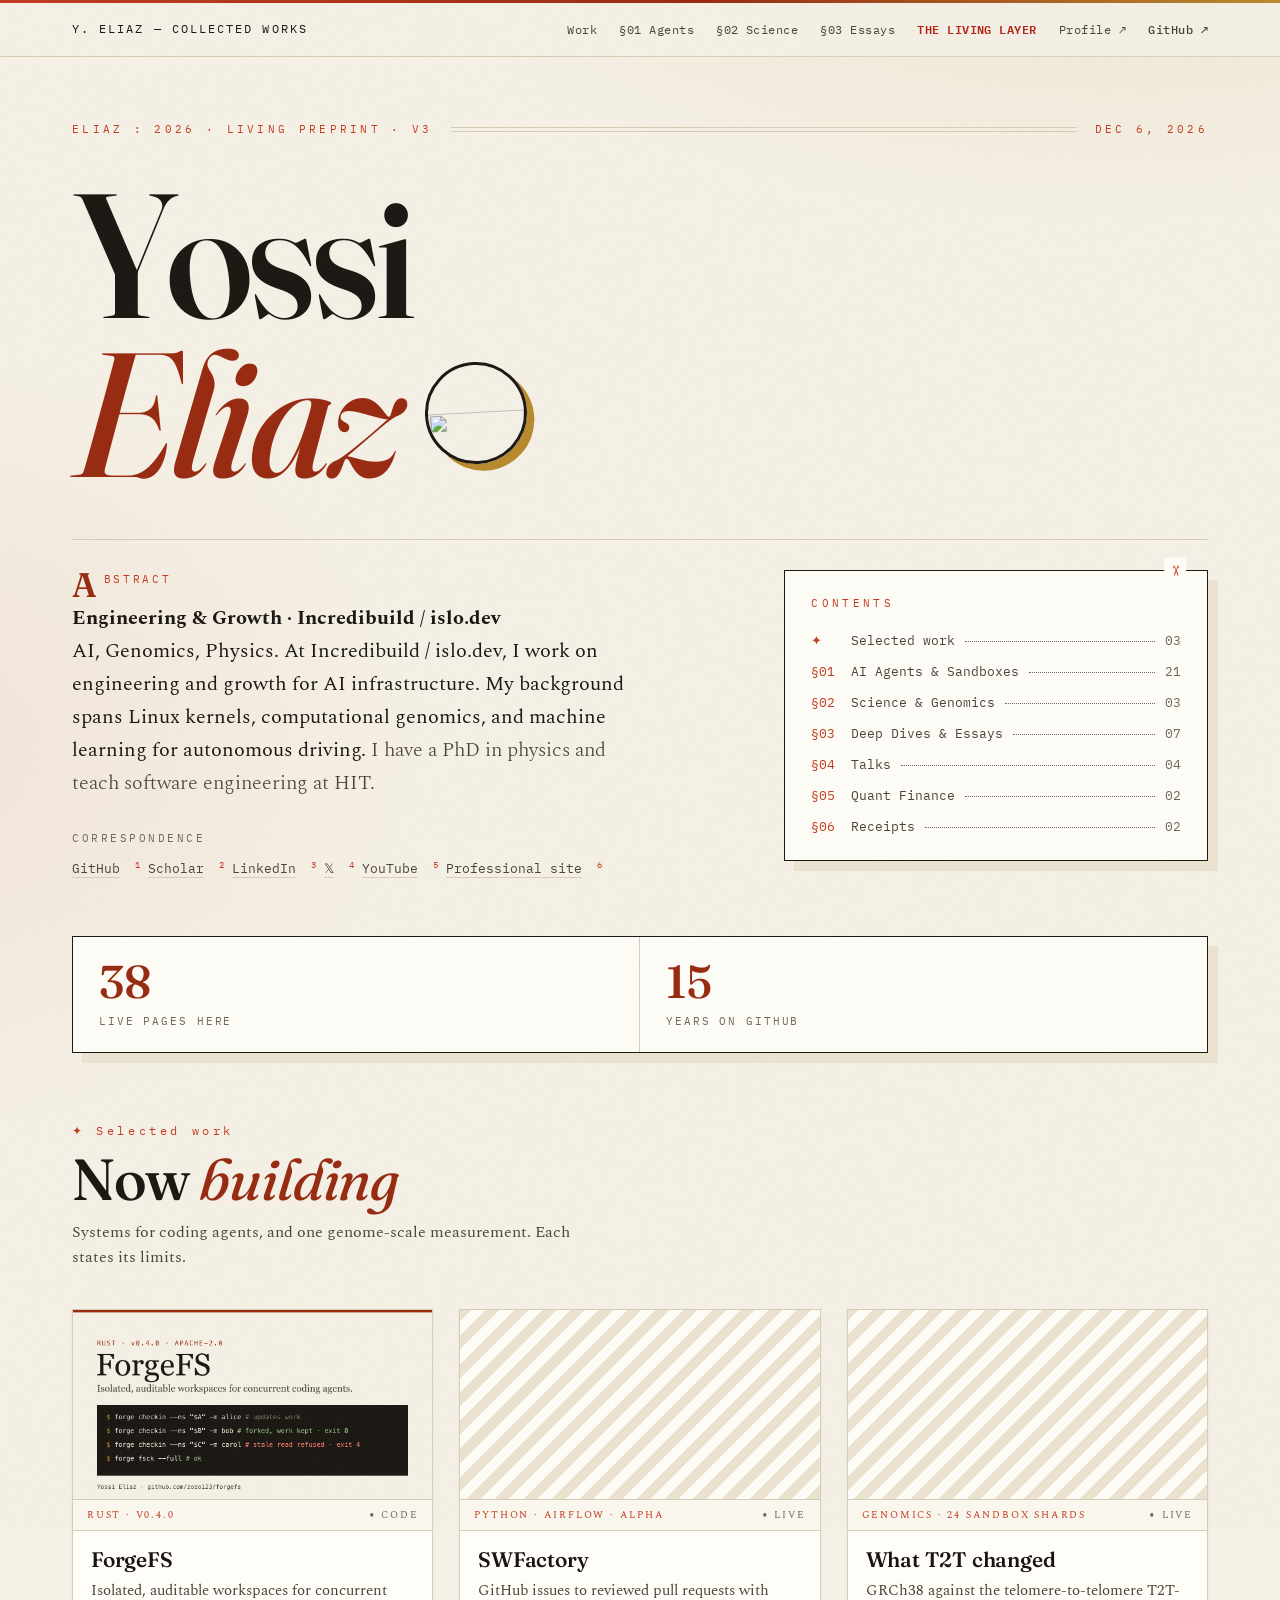
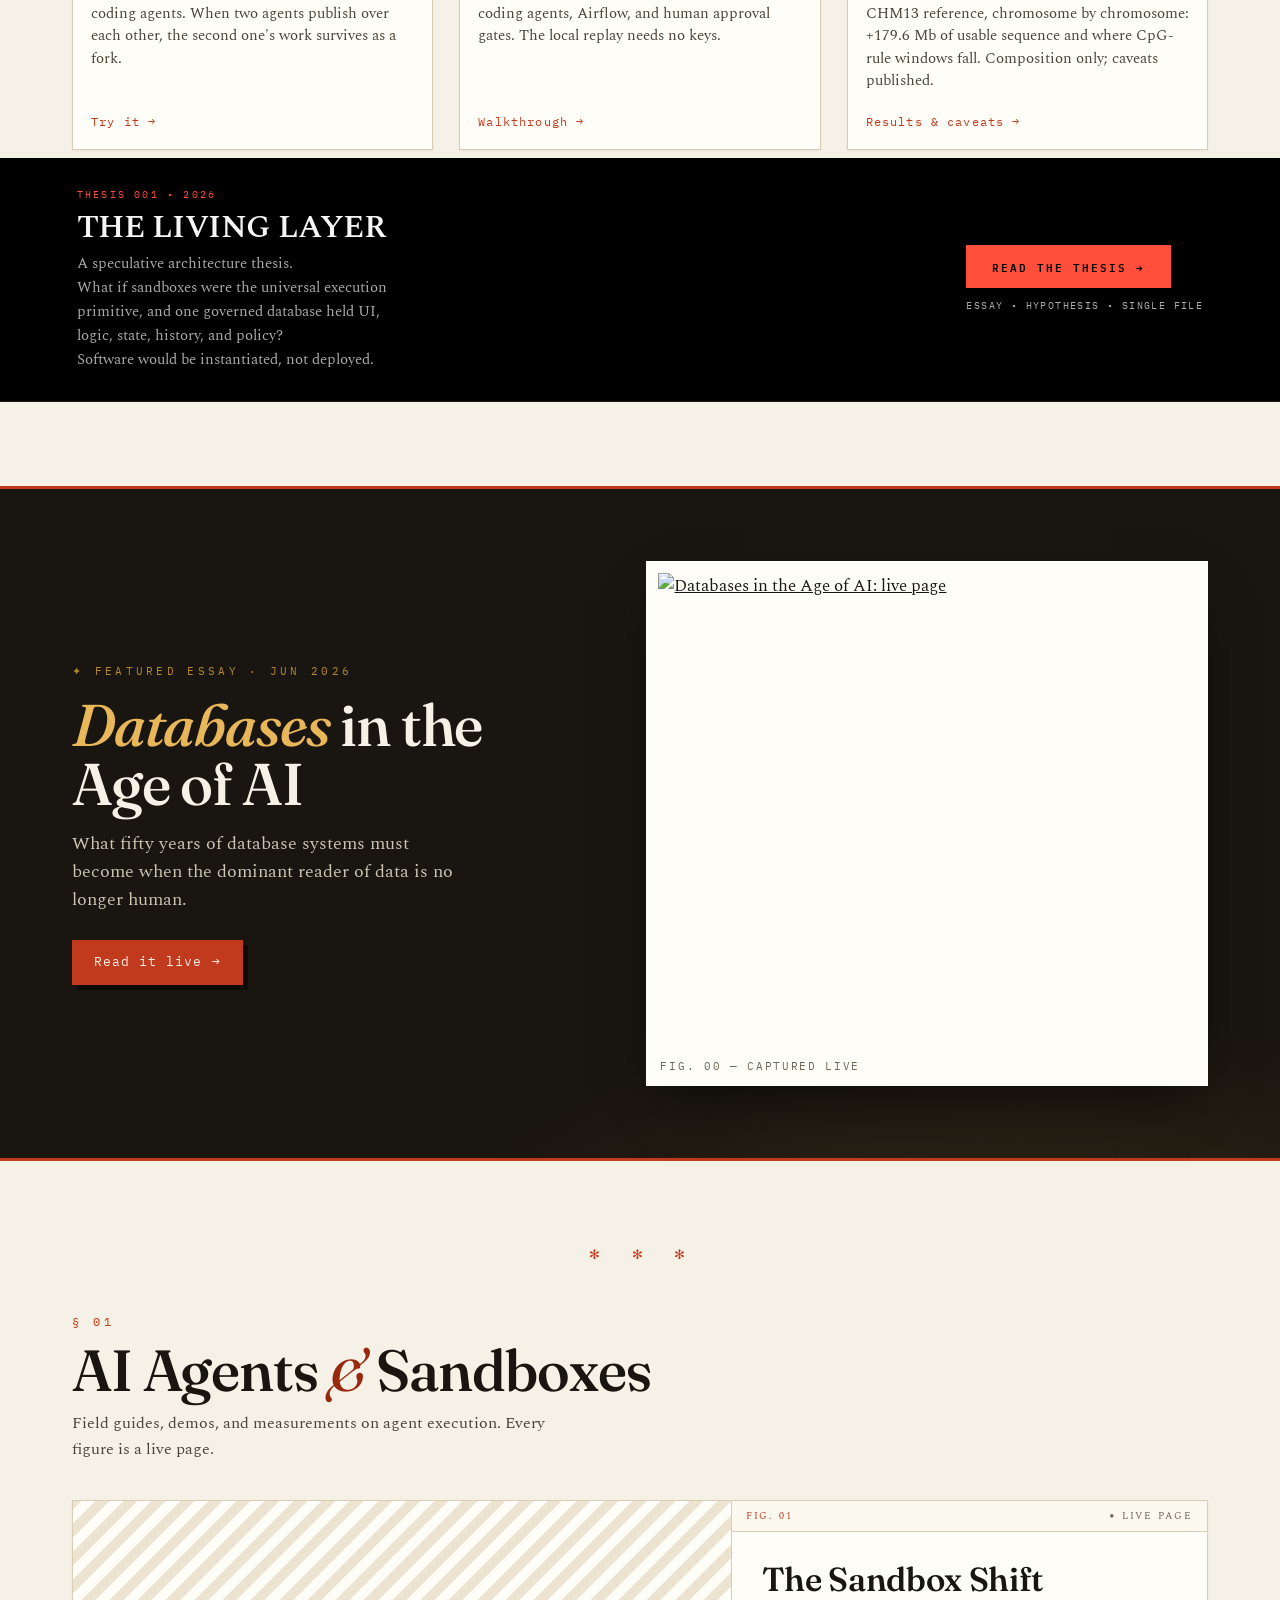
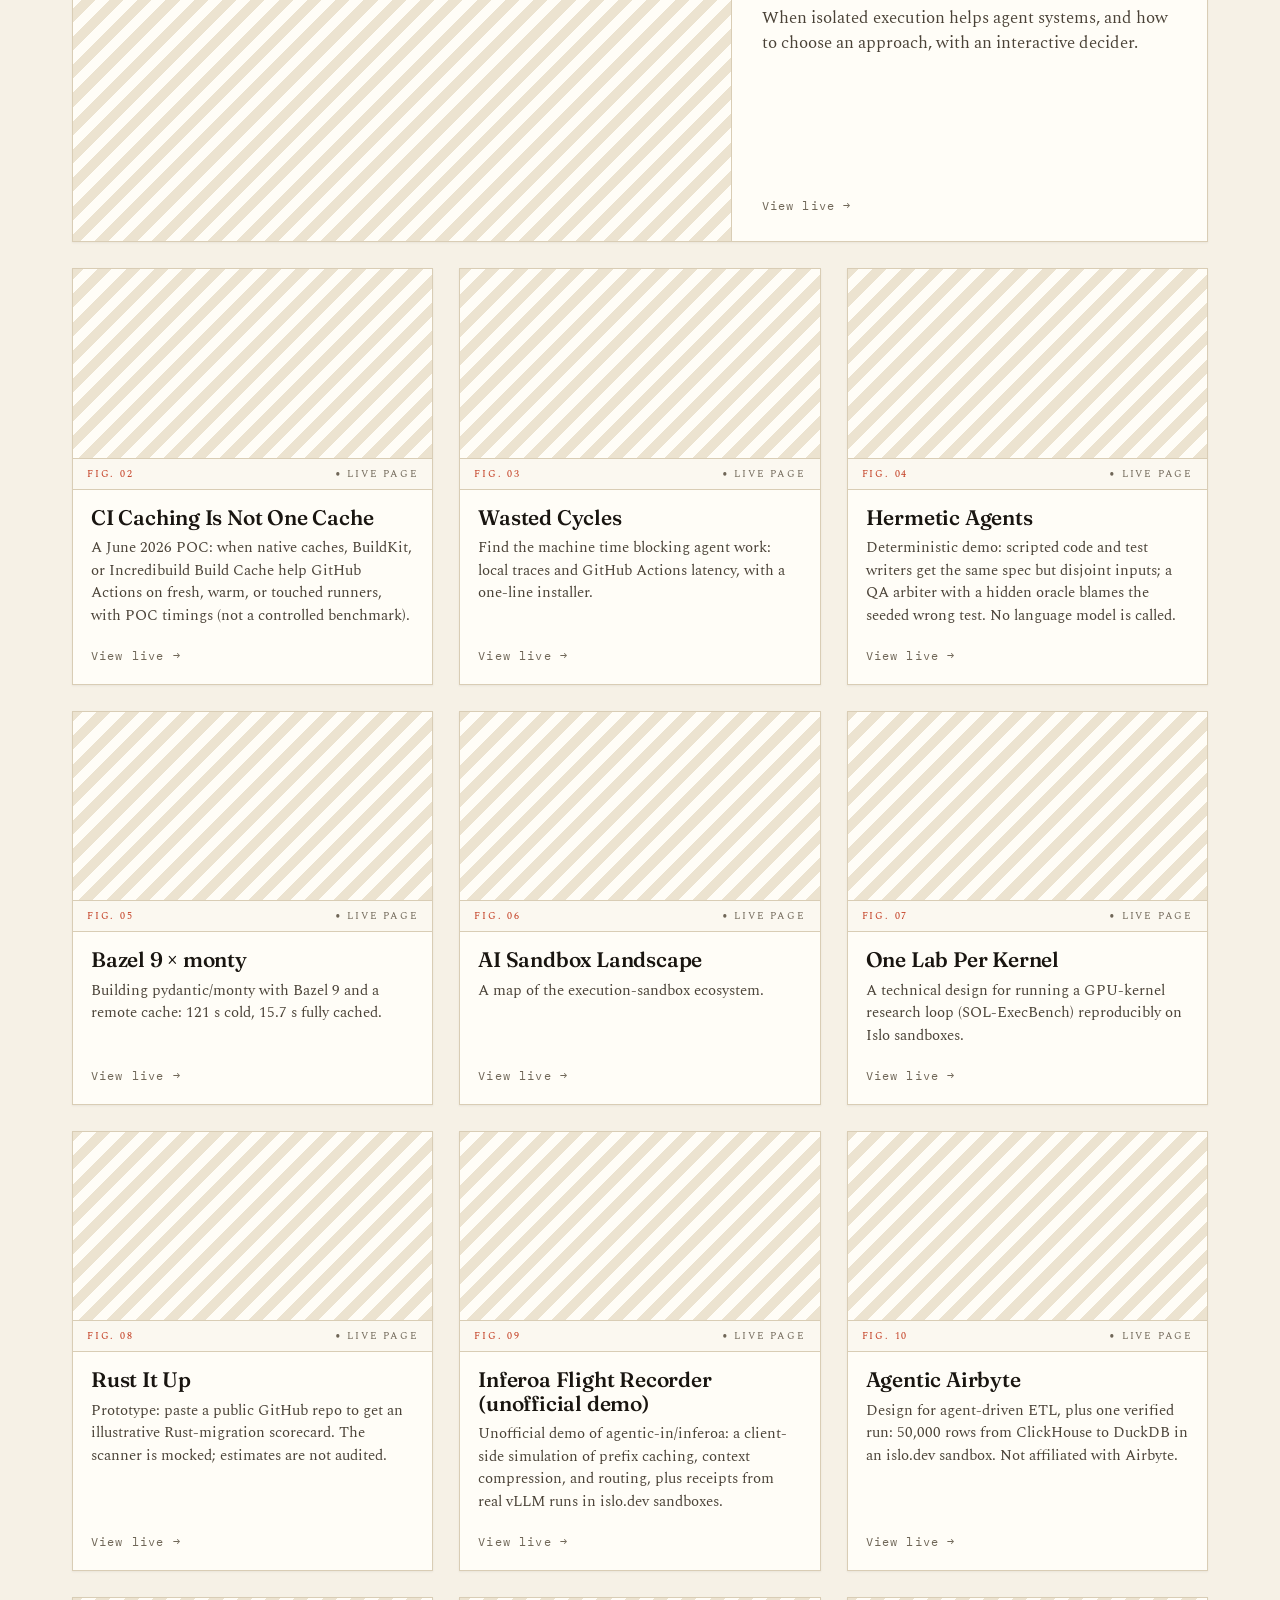
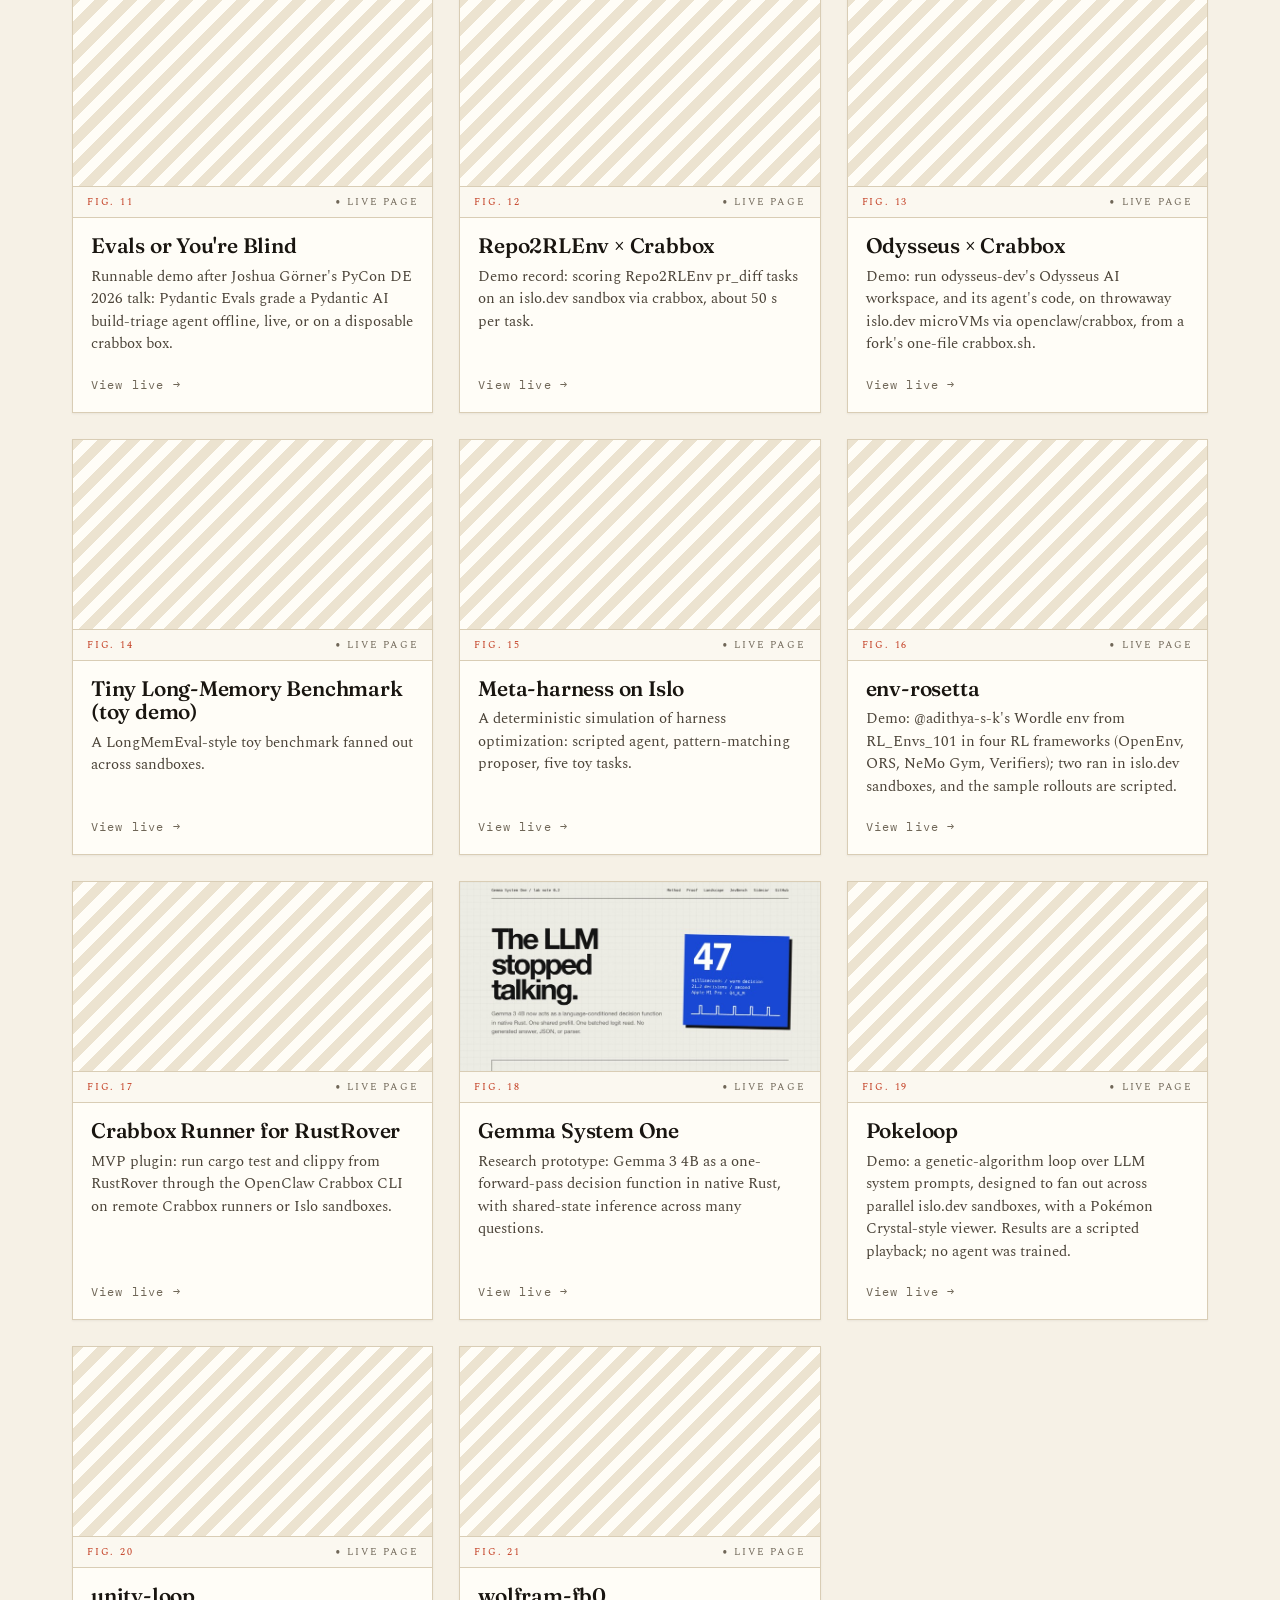
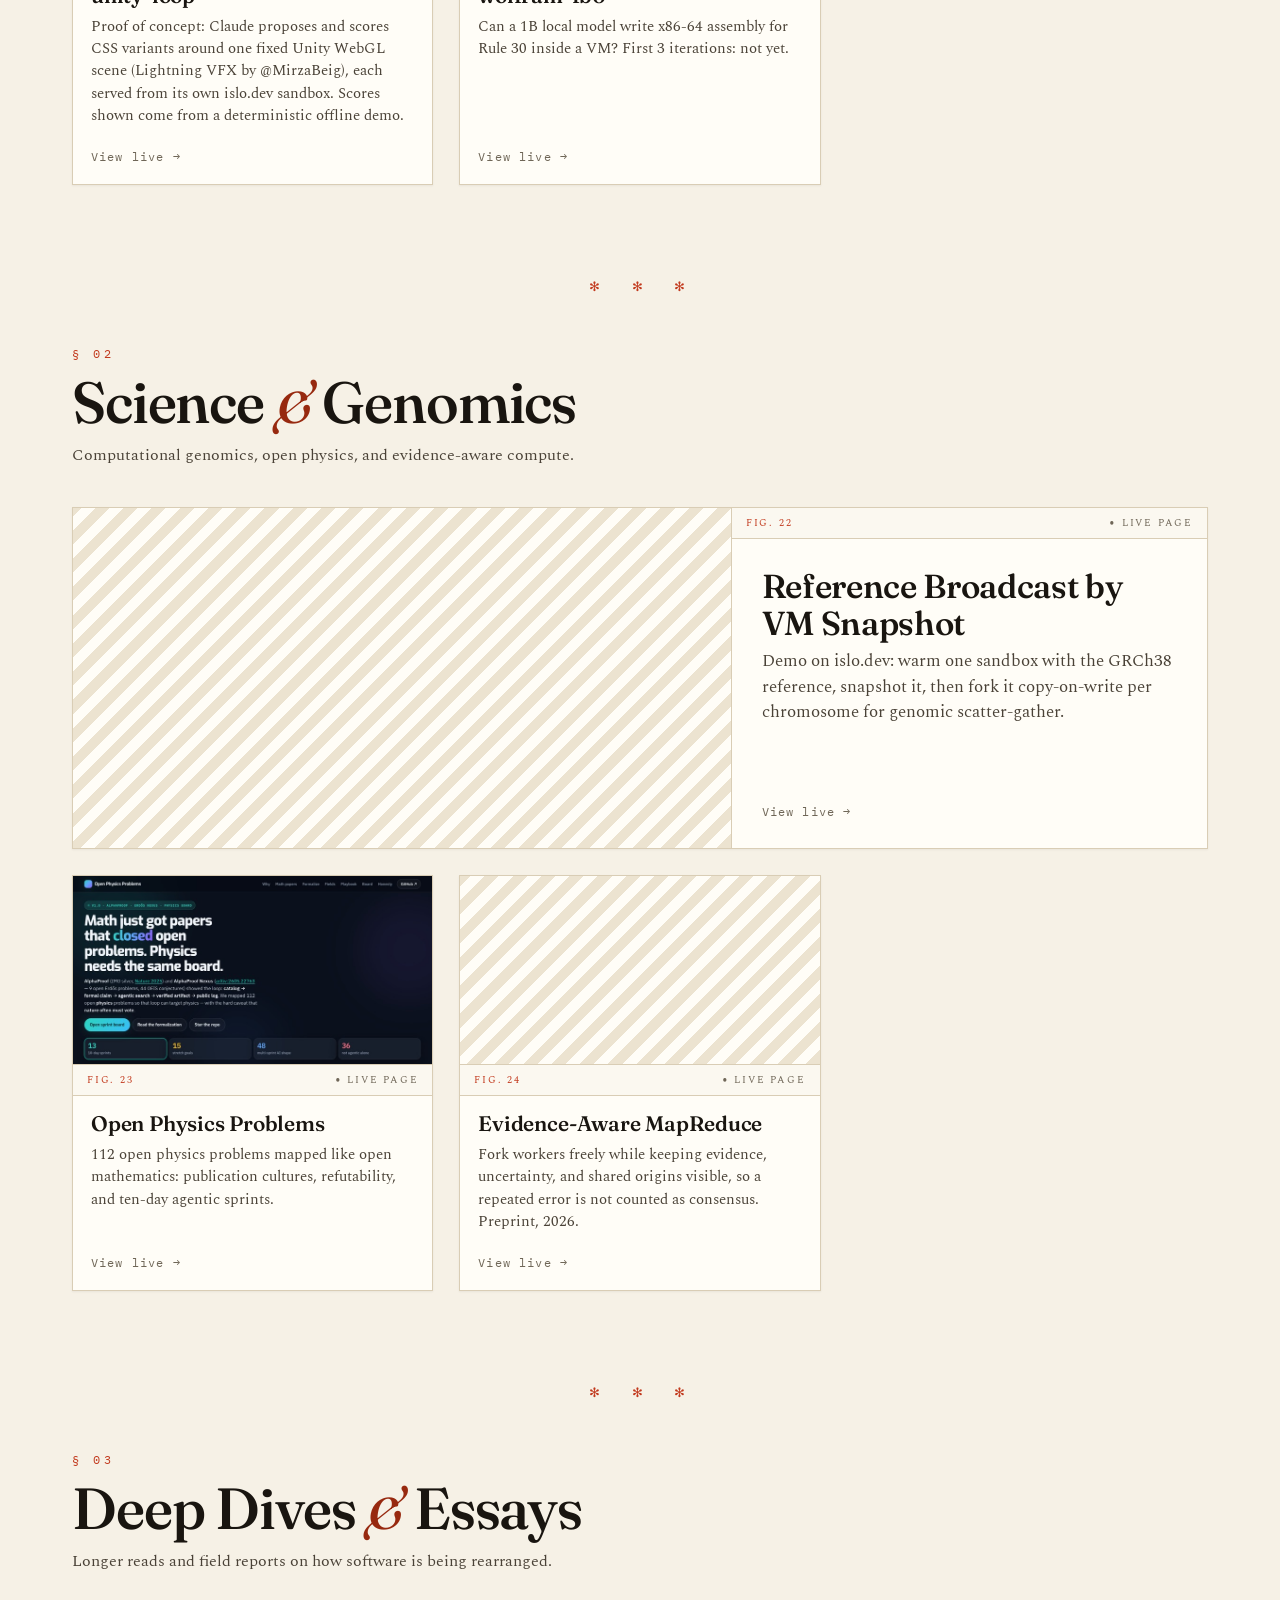
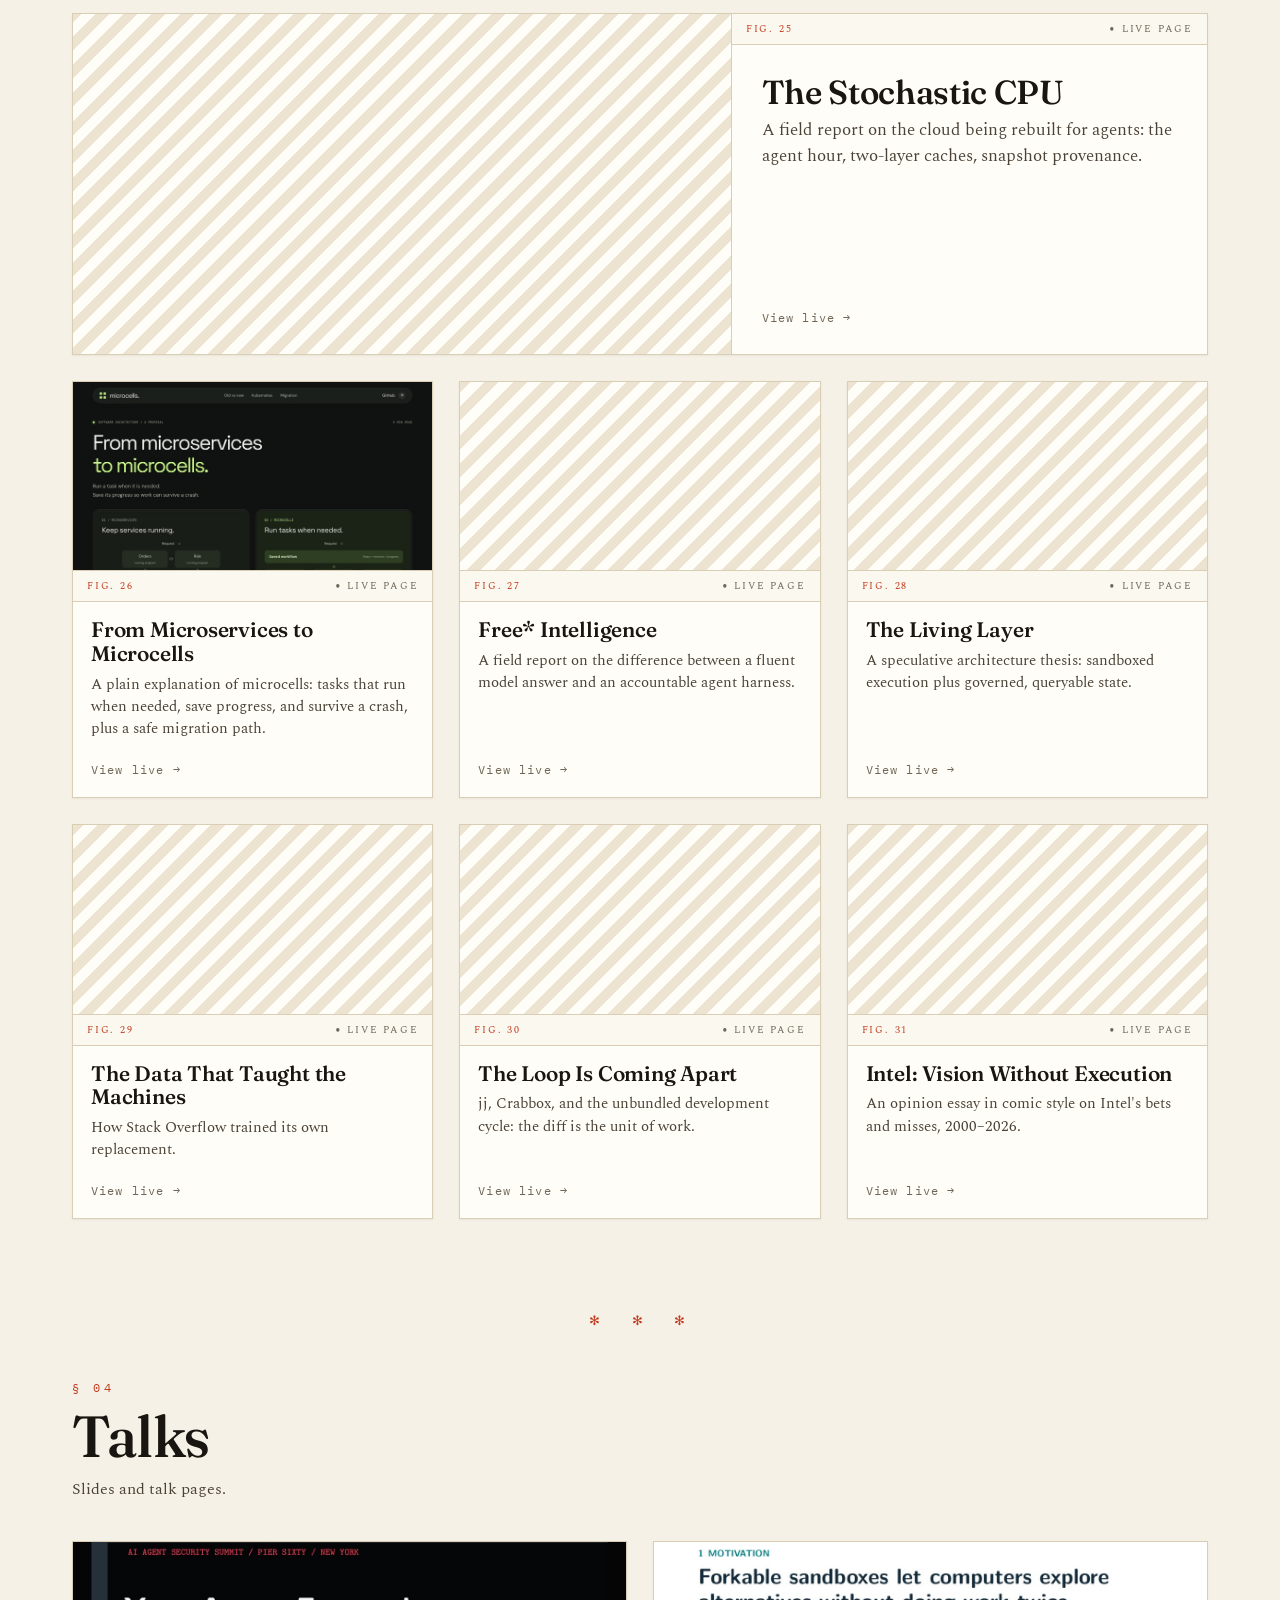
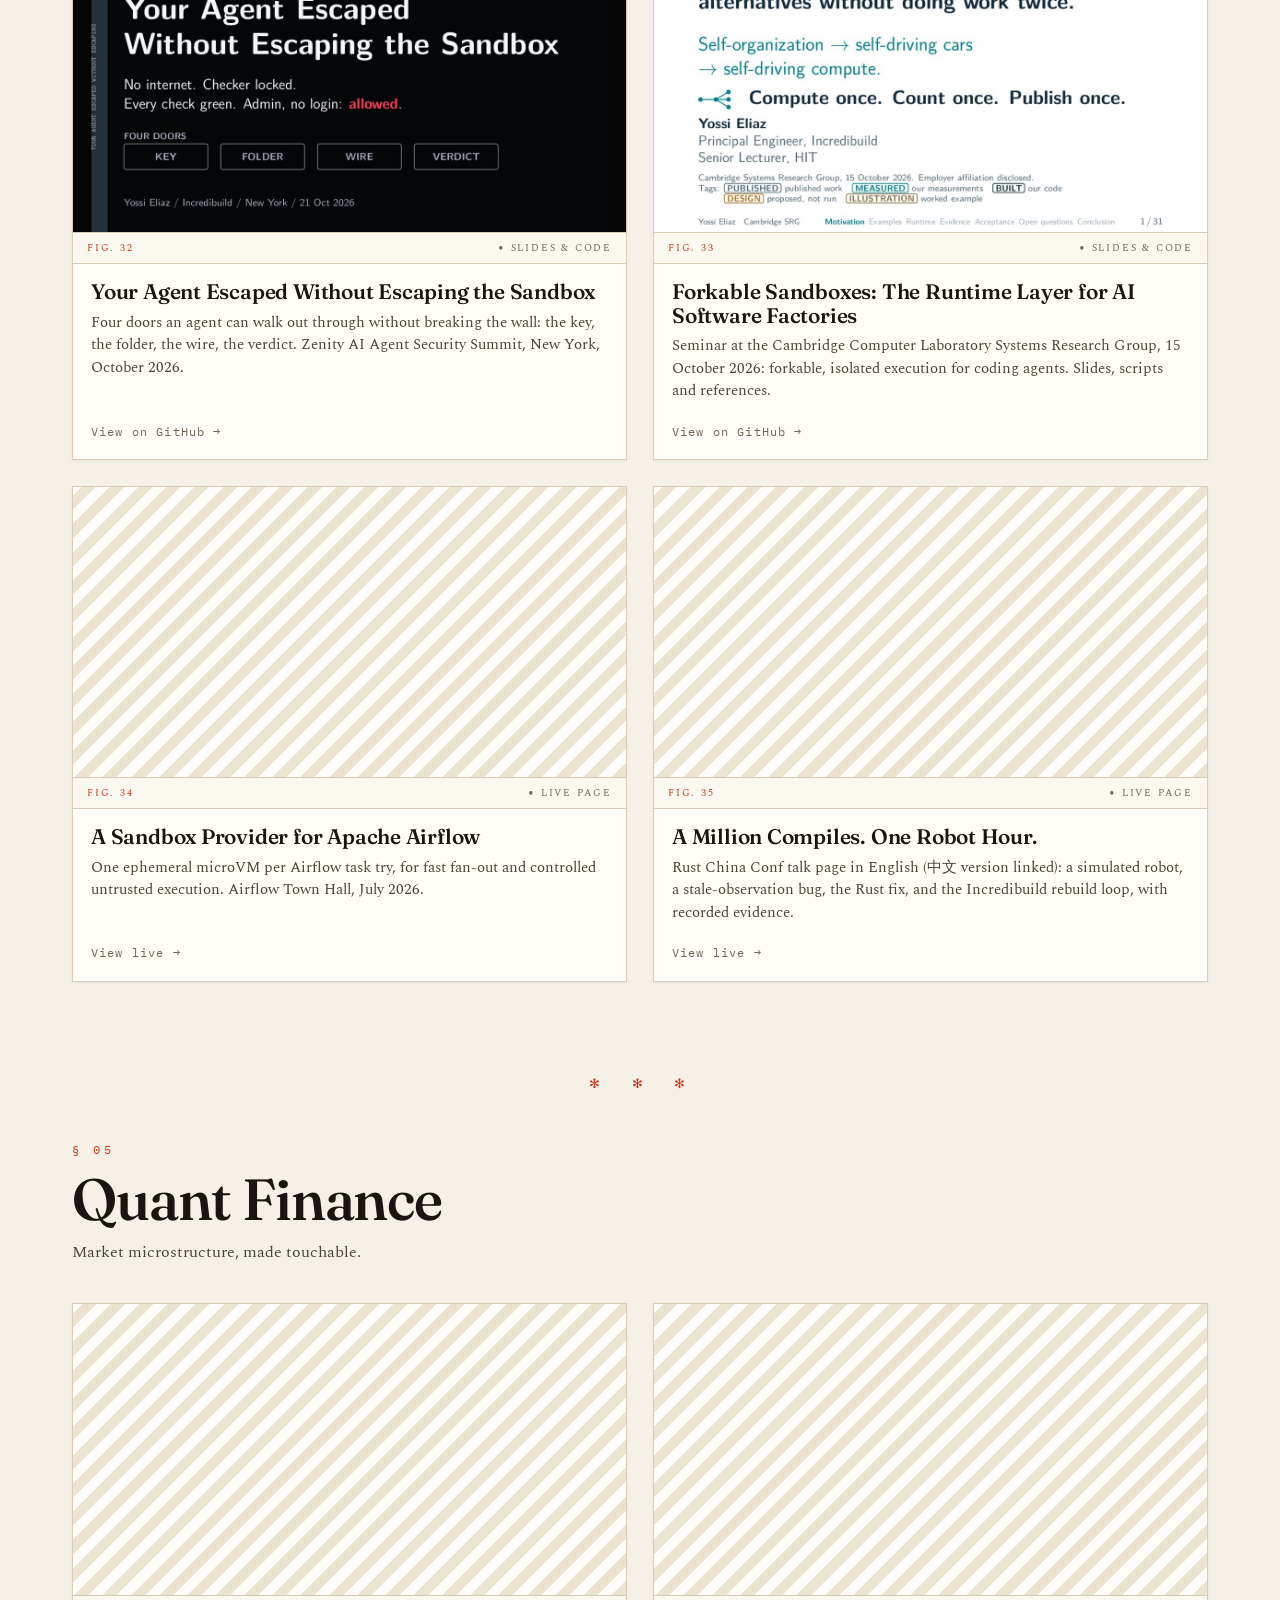
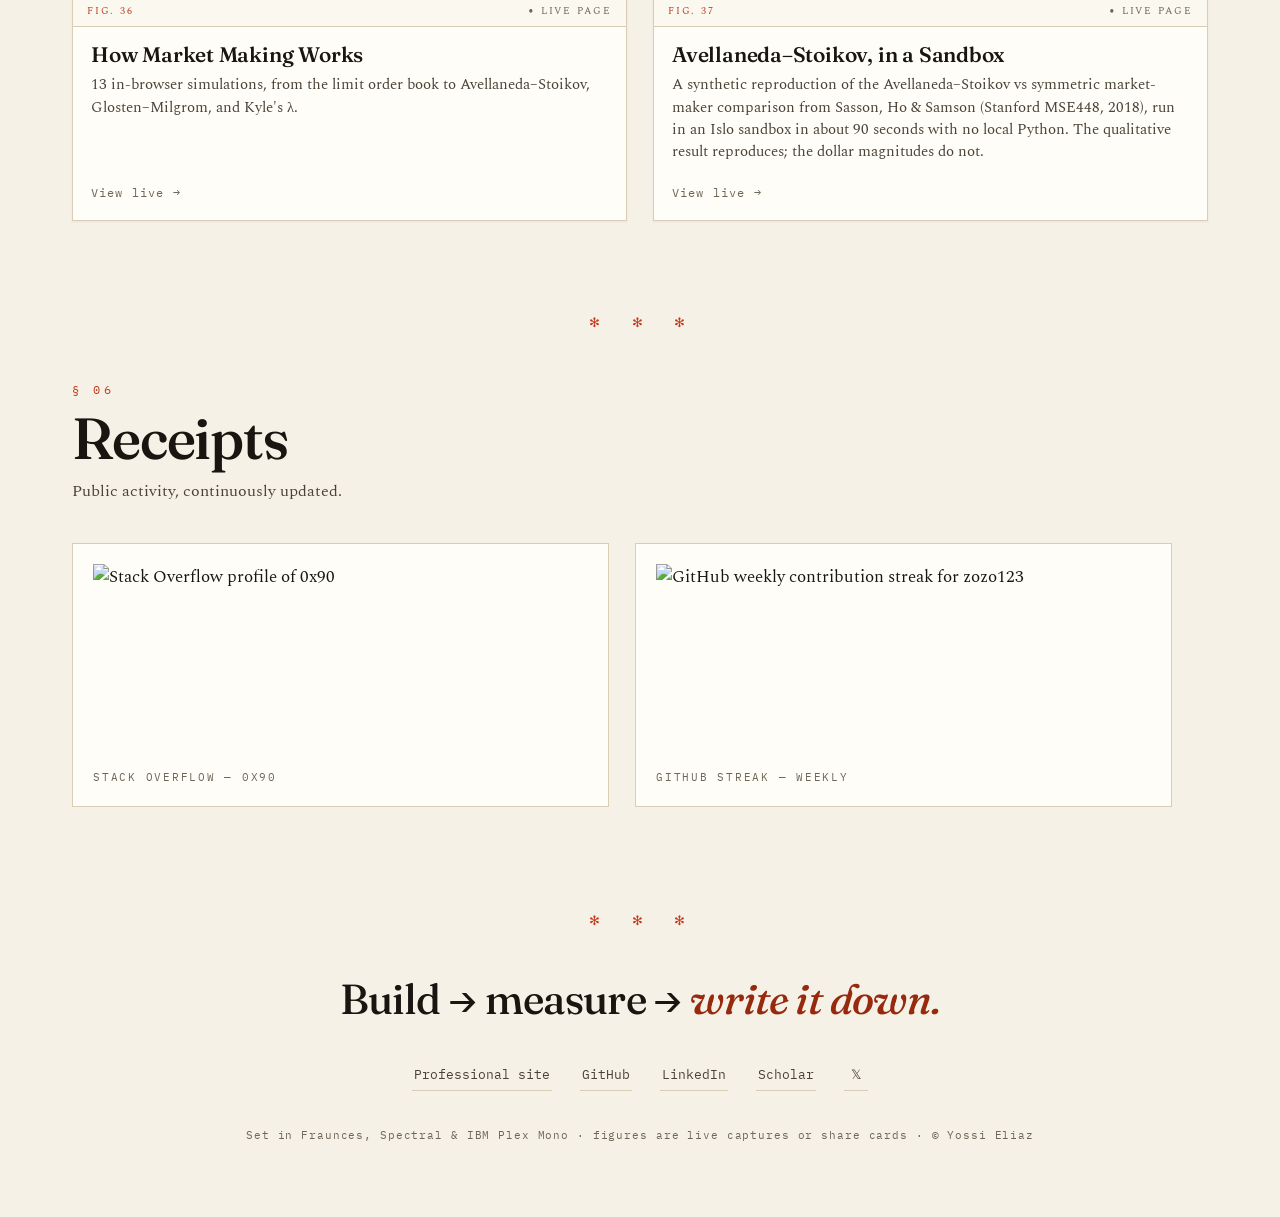
==== commit 66e36e79: "Align writing site biography with current engineering and growth focus" ====
--- a/index.html
+++ b/index.html
@@ -6,7 +6,7 @@
 <meta name="theme-color" content="#f6f1e6">
 <meta name="color-scheme" content="light">
 <title>Yossi Eliaz — Collected works: writing &amp; experiments</title>
-<meta name="description" content="Writing and live experiments by Yossi Eliaz (Principal Engineer · AI Researcher · Lecturer · GTM Strategy &amp; Partnerships) on agent sandboxes, CI, genomics, and physics.">
+<meta name="description" content="Writing and live experiments by Yossi Eliaz (Engineering &amp; Growth · Incredibuild / islo.dev) on agent sandboxes, CI, genomics, and physics.">
 <meta name="author" content="Yossi Eliaz">
 <link rel="canonical" href="https://zozo123.github.io/">
 <meta property="og:type" content="website">
@@ -26,7 +26,7 @@
 <link rel="preconnect" href="https://fonts.gstatic.com" crossorigin>
 <link href="https://fonts.googleapis.com/css2?family=Fraunces:ital,opsz,wght@0,9..144,300..900;1,9..144,300..900&amp;family=Spectral:ital,wght@0,300;0,400;0,500;1,300;1,400&amp;family=IBM+Plex+Mono:wght@400;500;600&amp;display=swap" rel="stylesheet">
 <link rel="stylesheet" href="css/style.css">
-<script type="application/ld+json">{"@context":"https://schema.org","@graph":[{"@type":"Person","@id":"https://yossieliaz.netlify.app/#person","name":"Yossi Eliaz","jobTitle":"Principal Engineer · AI Researcher · Lecturer · GTM Strategy & Partnerships","url":"https://yossieliaz.netlify.app/","sameAs":["https://github.com/zozo123","https://www.linkedin.com/in/yossi-eliaz/","https://scholar.google.com/citations?user=NL1ZyOgAAAAJ","https://x.com/YossiEliaz","https://yossieliaz.netlify.app/","https://zozo123.github.io/"],"alumniOf":{"@type":"CollegeOrUniversity","name":"University of Houston"},"knowsAbout":["AI agent sandboxes","CI and build acceleration","Computational genomics","Machine learning","Computer vision","Physics"]},{"@type":"WebSite","@id":"https://zozo123.github.io/#site","url":"https://zozo123.github.io/","name":"Yossi Eliaz: Writing & experiments","author":{"@id":"https://yossieliaz.netlify.app/#person"}},{"@type":"CollectionPage","url":"https://zozo123.github.io/","name":"Yossi Eliaz: Collected works","isPartOf":{"@id":"https://zozo123.github.io/#site"},"author":{"@id":"https://yossieliaz.netlify.app/#person"},"hasPart":[{"@type":"CreativeWork","name":"Databases in the Age of AI","url":"https://zozo123.github.io/databases-in-the-ai-era/","description":"What fifty years of database systems must become when the dominant reader of data is no longer human.","author":{"@id":"https://yossieliaz.netlify.app/#person"}},{"@type":"CreativeWork","name":"ForgeFS","url":"https://github.com/zozo123/forgefs","description":"Isolated, auditable workspaces for concurrent coding agents. When two agents publish over each other, the second one's work survives as a fork.","author":{"@id":"https://yossieliaz.netlify.app/#person"}},{"@type":"CreativeWork","name":"SWFactory","url":"https://zozo123.github.io/ariflow-swfactory/","description":"GitHub issues to reviewed pull requests with coding agents, Airflow, and human approval gates. The local replay needs no keys.","author":{"@id":"https://yossieliaz.netlify.app/#person"}},{"@type":"CreativeWork","name":"What T2T changed","url":"https://zozo123.github.io/t2t-vs-grch38/","description":"GRCh38 against the telomere-to-telomere T2T-CHM13 reference, chromosome by chromosome: +179.6 Mb of usable sequence and where CpG-rule windows fall. Composition only; caveats published.","author":{"@id":"https://yossieliaz.netlify.app/#person"}},{"@type":"CreativeWork","name":"The Sandbox Shift","url":"https://zozo123.github.io/sandboxes-why-how-when/","description":"When isolated execution helps agent systems, and how to choose an approach, with an interactive decider.","author":{"@id":"https://yossieliaz.netlify.app/#person"}},{"@type":"CreativeWork","name":"CI Caching Is Not One Cache","url":"https://zozo123.github.io/gha-cache-field-guide/","description":"A June 2026 POC: when native caches, BuildKit, or Incredibuild Build Cache help GitHub Actions on fresh, warm, or touched runners, with POC timings (not a controlled benchmark).","author":{"@id":"https://yossieliaz.netlify.app/#person"}},{"@type":"CreativeWork","name":"Wasted Cycles","url":"https://zozo123.github.io/wasted-cycles/","description":"Find the machine time blocking agent work: local traces and GitHub Actions latency, with a one-line installer.","author":{"@id":"https://yossieliaz.netlify.app/#person"}},{"@type":"CreativeWork","name":"Hermetic Agents","url":"https://zozo123.github.io/hermetic-agents-demo/","description":"Deterministic demo: scripted code and test writers get the same spec but disjoint inputs; a QA arbiter with a hidden oracle blames the seeded wrong test. No language model is called.","author":{"@id":"https://yossieliaz.netlify.app/#person"}},{"@type":"CreativeWork","name":"Bazel 9 × monty","url":"https://zozo123.github.io/bazel-monty/","description":"Building pydantic/monty with Bazel 9 and a remote cache: 121 s cold, 15.7 s fully cached.","author":{"@id":"https://yossieliaz.netlify.app/#person"}},{"@type":"CreativeWork","name":"AI Sandbox Landscape","url":"https://zozo123.github.io/sandbox-landscape/","description":"A map of the execution-sandbox ecosystem.","author":{"@id":"https://yossieliaz.netlify.app/#person"}},{"@type":"CreativeWork","name":"One Lab Per Kernel","url":"https://zozo123.github.io/sol-exec-bench/","description":"A technical design for running a GPU-kernel research loop (SOL-ExecBench) reproducibly on Islo sandboxes.","author":{"@id":"https://yossieliaz.netlify.app/#person"}},{"@type":"CreativeWork","name":"Rust It Up","url":"https://zozo123.github.io/rust-it-up/","description":"Prototype: paste a public GitHub repo to get an illustrative Rust-migration scorecard. The scanner is mocked; estimates are not audited.","author":{"@id":"https://yossieliaz.netlify.app/#person"}},{"@type":"CreativeWork","name":"Inferoa Flight Recorder (unofficial demo)","url":"https://zozo123.github.io/inferoa-demo/","description":"Unofficial demo of agentic-in/inferoa: a client-side simulation of prefix caching, context compression, and routing, plus receipts from real vLLM runs in islo.dev sandboxes.","author":{"@id":"https://yossieliaz.netlify.app/#person"}},{"@type":"CreativeWork","name":"Agentic Airbyte","url":"https://zozo123.github.io/agentic-airbyte/","description":"Design for agent-driven ETL, plus one verified run: 50,000 rows from ClickHouse to DuckDB in an islo.dev sandbox. Not affiliated with Airbyte.","author":{"@id":"https://yossieliaz.netlify.app/#person"}},{"@type":"CreativeWork","name":"Evals or You're Blind","url":"https://zozo123.github.io/demo-evals-pydantic-islo-crabbox/","description":"Runnable demo after Joshua Görner's PyCon DE 2026 talk: Pydantic Evals grade a Pydantic AI build-triage agent offline, live, or on a disposable crabbox box.","author":{"@id":"https://yossieliaz.netlify.app/#person"}},{"@type":"CreativeWork","name":"Repo2RLEnv × Crabbox","url":"https://zozo123.github.io/repo2rlenv-crabbox-demo/","description":"Demo record: scoring Repo2RLEnv pr_diff tasks on an islo.dev sandbox via crabbox, about 50 s per task.","author":{"@id":"https://yossieliaz.netlify.app/#person"}},{"@type":"CreativeWork","name":"Odysseus × Crabbox","url":"https://zozo123.github.io/odysseus-crabbox-demo/","description":"Demo: run odysseus-dev's Odysseus AI workspace, and its agent's code, on throwaway islo.dev microVMs via openclaw/crabbox, from a fork's one-file crabbox.sh.","author":{"@id":"https://yossieliaz.netlify.app/#person"}},{"@type":"CreativeWork","name":"Tiny Long-Memory Benchmark (toy demo)","url":"https://zozo123.github.io/longmem-mini-on-islo/","description":"A LongMemEval-style toy benchmark fanned out across sandboxes.","author":{"@id":"https://yossieliaz.netlify.app/#person"}},{"@type":"CreativeWork","name":"Meta-harness on Islo","url":"https://zozo123.github.io/meta-harness-on-islo-page/","description":"A deterministic simulation of harness optimization: scripted agent, pattern-matching proposer, five toy tasks.","author":{"@id":"https://yossieliaz.netlify.app/#person"}},{"@type":"CreativeWork","name":"env-rosetta","url":"https://zozo123.github.io/env-rosetta-page/","description":"Demo: @adithya-s-k's Wordle env from RL_Envs_101 in four RL frameworks (OpenEnv, ORS, NeMo Gym, Verifiers); two ran in islo.dev sandboxes, and the sample rollouts are scripted.","author":{"@id":"https://yossieliaz.netlify.app/#person"}},{"@type":"CreativeWork","name":"Crabbox Runner for RustRover","url":"https://zozo123.github.io/rust-rover-plugin-crabbox/","description":"MVP plugin: run cargo test and clippy from RustRover through the OpenClaw Crabbox CLI on remote Crabbox runners or Islo sandboxes.","author":{"@id":"https://yossieliaz.netlify.app/#person"}},{"@type":"CreativeWork","name":"Gemma System One","url":"https://zozo123.github.io/gemma-to-jev/","description":"Research prototype: Gemma 3 4B as a one-forward-pass decision function in native Rust, with shared-state inference across many questions.","author":{"@id":"https://yossieliaz.netlify.app/#person"}},{"@type":"CreativeWork","name":"Pokeloop","url":"https://zozo123.github.io/pokeloop/","description":"Demo: a genetic-algorithm loop over LLM system prompts, designed to fan out across parallel islo.dev sandboxes, with a Pokémon Crystal-style viewer. Results are a scripted playback; no agent was trained.","author":{"@id":"https://yossieliaz.netlify.app/#person"}},{"@type":"CreativeWork","name":"unity-loop","url":"https://zozo123.github.io/unity-loop-page/","description":"Proof of concept: Claude proposes and scores CSS variants around one fixed Unity WebGL scene (Lightning VFX by @MirzaBeig), each served from its own islo.dev sandbox. Scores shown come from a deterministic offline demo.","author":{"@id":"https://yossieliaz.netlify.app/#person"}},{"@type":"CreativeWork","name":"wolfram-fb0","url":"https://zozo123.github.io/wolfram-fb0/","description":"Can a 1B local model write x86-64 assembly for Rule 30 inside a VM? First 3 iterations: not yet.","author":{"@id":"https://yossieliaz.netlify.app/#person"}},{"@type":"CreativeWork","name":"Reference Broadcast by VM Snapshot","url":"https://zozo123.github.io/genomics-sandboxes/","description":"Demo on islo.dev: warm one sandbox with the GRCh38 reference, snapshot it, then fork it copy-on-write per chromosome for genomic scatter-gather.","author":{"@id":"https://yossieliaz.netlify.app/#person"}},{"@type":"CreativeWork","name":"Open Physics Problems","url":"https://zozo123.github.io/open-physics-problems/","description":"112 open physics problems mapped like open mathematics: publication cultures, refutability, and ten-day agentic sprints.","author":{"@id":"https://yossieliaz.netlify.app/#person"}},{"@type":"CreativeWork","name":"Evidence-Aware MapReduce","url":"https://zozo123.github.io/boltzmann-mapreduce/","description":"Fork workers freely while keeping evidence, uncertainty, and shared origins visible, so a repeated error is not counted as consensus. Preprint, 2026.","author":{"@id":"https://yossieliaz.netlify.app/#person"}},{"@type":"CreativeWork","name":"The Stochastic CPU","url":"https://zozo123.github.io/stochastic-cpu/","description":"A field report on the cloud being rebuilt for agents: the agent hour, two-layer caches, snapshot provenance.","author":{"@id":"https://yossieliaz.netlify.app/#person"}},{"@type":"CreativeWork","name":"From Microservices to Microcells","url":"https://zozo123.github.io/microservices-to-microcells/","description":"A plain explanation of microcells: tasks that run when needed, save progress, and survive a crash, plus a safe migration path.","author":{"@id":"https://yossieliaz.netlify.app/#person"}},{"@type":"CreativeWork","name":"Free* Intelligence","url":"https://zozo123.github.io/free-intelligence/","description":"A field report on the difference between a fluent model answer and an accountable agent harness.","author":{"@id":"https://yossieliaz.netlify.app/#person"}},{"@type":"CreativeWork","name":"The Living Layer","url":"https://zozo123.github.io/the-living-layer/","description":"A speculative architecture thesis: sandboxed execution plus governed, queryable state.","author":{"@id":"https://yossieliaz.netlify.app/#person"}},{"@type":"CreativeWork","name":"The Data That Taught the Machines","url":"https://zozo123.github.io/how-stackoverflow-taught-ai/","description":"How Stack Overflow trained its own replacement.","author":{"@id":"https://yossieliaz.netlify.app/#person"}},{"@type":"CreativeWork","name":"The Loop Is Coming Apart","url":"https://zozo123.github.io/loop-coming-apart/","description":"jj, Crabbox, and the unbundled development cycle: the diff is the unit of work.","author":{"@id":"https://yossieliaz.netlify.app/#person"}},{"@type":"CreativeWork","name":"Intel: Vision Without Execution","url":"https://zozo123.github.io/intel-story/","description":"An opinion essay in comic style on Intel's bets and misses, 2000–2026.","author":{"@id":"https://yossieliaz.netlify.app/#person"}},{"@type":"CreativeWork","name":"Your Agent Escaped Without Escaping the Sandbox","url":"https://github.com/zozo123/nyc-talk","description":"Four doors an agent can walk out through without breaking the wall: the key, the folder, the wire, the verdict. Zenity AI Agent Security Summit, New York, October 2026.","author":{"@id":"https://yossieliaz.netlify.app/#person"}},{"@type":"CreativeWork","name":"Forkable Sandboxes: The Runtime Layer for AI Software Factories","url":"https://github.com/zozo123/cam-talk-london-26","description":"Seminar at the Cambridge Computer Laboratory Systems Research Group, 15 October 2026: forkable, isolated execution for coding agents. Slides, scripts and references.","author":{"@id":"https://yossieliaz.netlify.app/#person"}},{"@type":"CreativeWork","name":"A Sandbox Provider for Apache Airflow","url":"https://zozo123.github.io/airflow-sandbox-townhall/","description":"One ephemeral microVM per Airflow task try, for fast fan-out and controlled untrusted execution. Airflow Town Hall, July 2026.","author":{"@id":"https://yossieliaz.netlify.app/#person"}},{"@type":"CreativeWork","name":"A Million Compiles. One Robot Hour.","url":"https://zozo123.github.io/rust-china-conf/en/","description":"Rust China Conf talk page in English (中文 version linked): a simulated robot, a stale-observation bug, the Rust fix, and the Incredibuild rebuild loop, with recorded evidence.","author":{"@id":"https://yossieliaz.netlify.app/#person"}},{"@type":"CreativeWork","name":"How Market Making Works","url":"https://zozo123.github.io/market-making-sandbox/","description":"13 in-browser simulations, from the limit order book to Avellaneda–Stoikov, Glosten–Milgrom, and Kyle's λ.","author":{"@id":"https://yossieliaz.netlify.app/#person"}},{"@type":"CreativeWork","name":"Avellaneda–Stoikov, in a Sandbox","url":"https://zozo123.github.io/microprice-sandbox/","description":"A synthetic reproduction of the Avellaneda–Stoikov vs symmetric market-maker comparison from Sasson, Ho & Samson (Stanford MSE448, 2018), run in an Islo sandbox in about 90 seconds with no local Python. The qualitative result reproduces; the dollar magnitudes do not.","author":{"@id":"https://yossieliaz.netlify.app/#person"}}]}]}</script>
+<script type="application/ld+json">{"@context":"https://schema.org","@graph":[{"@type":"Person","@id":"https://yossieliaz.netlify.app/#person","name":"Yossi Eliaz","jobTitle":"Engineering & Growth · Incredibuild / islo.dev","url":"https://yossieliaz.netlify.app/","sameAs":["https://github.com/zozo123","https://www.linkedin.com/in/yossi-eliaz/","https://scholar.google.com/citations?user=NL1ZyOgAAAAJ","https://x.com/YossiEliaz","https://yossieliaz.netlify.app/","https://zozo123.github.io/"],"alumniOf":{"@type":"CollegeOrUniversity","name":"University of Houston"},"knowsAbout":["AI agent sandboxes","CI and build acceleration","Computational genomics","Machine learning","Computer vision","Physics"]},{"@type":"WebSite","@id":"https://zozo123.github.io/#site","url":"https://zozo123.github.io/","name":"Yossi Eliaz: Writing & experiments","author":{"@id":"https://yossieliaz.netlify.app/#person"}},{"@type":"CollectionPage","url":"https://zozo123.github.io/","name":"Yossi Eliaz: Collected works","isPartOf":{"@id":"https://zozo123.github.io/#site"},"author":{"@id":"https://yossieliaz.netlify.app/#person"},"hasPart":[{"@type":"CreativeWork","name":"Databases in the Age of AI","url":"https://zozo123.github.io/databases-in-the-ai-era/","description":"What fifty years of database systems must become when the dominant reader of data is no longer human.","author":{"@id":"https://yossieliaz.netlify.app/#person"}},{"@type":"CreativeWork","name":"ForgeFS","url":"https://github.com/zozo123/forgefs","description":"Isolated, auditable workspaces for concurrent coding agents. When two agents publish over each other, the second one's work survives as a fork.","author":{"@id":"https://yossieliaz.netlify.app/#person"}},{"@type":"CreativeWork","name":"SWFactory","url":"https://zozo123.github.io/ariflow-swfactory/","description":"GitHub issues to reviewed pull requests with coding agents, Airflow, and human approval gates. The local replay needs no keys.","author":{"@id":"https://yossieliaz.netlify.app/#person"}},{"@type":"CreativeWork","name":"What T2T changed","url":"https://zozo123.github.io/t2t-vs-grch38/","description":"GRCh38 against the telomere-to-telomere T2T-CHM13 reference, chromosome by chromosome: +179.6 Mb of usable sequence and where CpG-rule windows fall. Composition only; caveats published.","author":{"@id":"https://yossieliaz.netlify.app/#person"}},{"@type":"CreativeWork","name":"The Sandbox Shift","url":"https://zozo123.github.io/sandboxes-why-how-when/","description":"When isolated execution helps agent systems, and how to choose an approach, with an interactive decider.","author":{"@id":"https://yossieliaz.netlify.app/#person"}},{"@type":"CreativeWork","name":"CI Caching Is Not One Cache","url":"https://zozo123.github.io/gha-cache-field-guide/","description":"A June 2026 POC: when native caches, BuildKit, or Incredibuild Build Cache help GitHub Actions on fresh, warm, or touched runners, with POC timings (not a controlled benchmark).","author":{"@id":"https://yossieliaz.netlify.app/#person"}},{"@type":"CreativeWork","name":"Wasted Cycles","url":"https://zozo123.github.io/wasted-cycles/","description":"Find the machine time blocking agent work: local traces and GitHub Actions latency, with a one-line installer.","author":{"@id":"https://yossieliaz.netlify.app/#person"}},{"@type":"CreativeWork","name":"Hermetic Agents","url":"https://zozo123.github.io/hermetic-agents-demo/","description":"Deterministic demo: scripted code and test writers get the same spec but disjoint inputs; a QA arbiter with a hidden oracle blames the seeded wrong test. No language model is called.","author":{"@id":"https://yossieliaz.netlify.app/#person"}},{"@type":"CreativeWork","name":"Bazel 9 × monty","url":"https://zozo123.github.io/bazel-monty/","description":"Building pydantic/monty with Bazel 9 and a remote cache: 121 s cold, 15.7 s fully cached.","author":{"@id":"https://yossieliaz.netlify.app/#person"}},{"@type":"CreativeWork","name":"AI Sandbox Landscape","url":"https://zozo123.github.io/sandbox-landscape/","description":"A map of the execution-sandbox ecosystem.","author":{"@id":"https://yossieliaz.netlify.app/#person"}},{"@type":"CreativeWork","name":"One Lab Per Kernel","url":"https://zozo123.github.io/sol-exec-bench/","description":"A technical design for running a GPU-kernel research loop (SOL-ExecBench) reproducibly on Islo sandboxes.","author":{"@id":"https://yossieliaz.netlify.app/#person"}},{"@type":"CreativeWork","name":"Rust It Up","url":"https://zozo123.github.io/rust-it-up/","description":"Prototype: paste a public GitHub repo to get an illustrative Rust-migration scorecard. The scanner is mocked; estimates are not audited.","author":{"@id":"https://yossieliaz.netlify.app/#person"}},{"@type":"CreativeWork","name":"Inferoa Flight Recorder (unofficial demo)","url":"https://zozo123.github.io/inferoa-demo/","description":"Unofficial demo of agentic-in/inferoa: a client-side simulation of prefix caching, context compression, and routing, plus receipts from real vLLM runs in islo.dev sandboxes.","author":{"@id":"https://yossieliaz.netlify.app/#person"}},{"@type":"CreativeWork","name":"Agentic Airbyte","url":"https://zozo123.github.io/agentic-airbyte/","description":"Design for agent-driven ETL, plus one verified run: 50,000 rows from ClickHouse to DuckDB in an islo.dev sandbox. Not affiliated with Airbyte.","author":{"@id":"https://yossieliaz.netlify.app/#person"}},{"@type":"CreativeWork","name":"Evals or You're Blind","url":"https://zozo123.github.io/demo-evals-pydantic-islo-crabbox/","description":"Runnable demo after Joshua Görner's PyCon DE 2026 talk: Pydantic Evals grade a Pydantic AI build-triage agent offline, live, or on a disposable crabbox box.","author":{"@id":"https://yossieliaz.netlify.app/#person"}},{"@type":"CreativeWork","name":"Repo2RLEnv × Crabbox","url":"https://zozo123.github.io/repo2rlenv-crabbox-demo/","description":"Demo record: scoring Repo2RLEnv pr_diff tasks on an islo.dev sandbox via crabbox, about 50 s per task.","author":{"@id":"https://yossieliaz.netlify.app/#person"}},{"@type":"CreativeWork","name":"Odysseus × Crabbox","url":"https://zozo123.github.io/odysseus-crabbox-demo/","description":"Demo: run odysseus-dev's Odysseus AI workspace, and its agent's code, on throwaway islo.dev microVMs via openclaw/crabbox, from a fork's one-file crabbox.sh.","author":{"@id":"https://yossieliaz.netlify.app/#person"}},{"@type":"CreativeWork","name":"Tiny Long-Memory Benchmark (toy demo)","url":"https://zozo123.github.io/longmem-mini-on-islo/","description":"A LongMemEval-style toy benchmark fanned out across sandboxes.","author":{"@id":"https://yossieliaz.netlify.app/#person"}},{"@type":"CreativeWork","name":"Meta-harness on Islo","url":"https://zozo123.github.io/meta-harness-on-islo-page/","description":"A deterministic simulation of harness optimization: scripted agent, pattern-matching proposer, five toy tasks.","author":{"@id":"https://yossieliaz.netlify.app/#person"}},{"@type":"CreativeWork","name":"env-rosetta","url":"https://zozo123.github.io/env-rosetta-page/","description":"Demo: @adithya-s-k's Wordle env from RL_Envs_101 in four RL frameworks (OpenEnv, ORS, NeMo Gym, Verifiers); two ran in islo.dev sandboxes, and the sample rollouts are scripted.","author":{"@id":"https://yossieliaz.netlify.app/#person"}},{"@type":"CreativeWork","name":"Crabbox Runner for RustRover","url":"https://zozo123.github.io/rust-rover-plugin-crabbox/","description":"MVP plugin: run cargo test and clippy from RustRover through the OpenClaw Crabbox CLI on remote Crabbox runners or Islo sandboxes.","author":{"@id":"https://yossieliaz.netlify.app/#person"}},{"@type":"CreativeWork","name":"Gemma System One","url":"https://zozo123.github.io/gemma-to-jev/","description":"Research prototype: Gemma 3 4B as a one-forward-pass decision function in native Rust, with shared-state inference across many questions.","author":{"@id":"https://yossieliaz.netlify.app/#person"}},{"@type":"CreativeWork","name":"Pokeloop","url":"https://zozo123.github.io/pokeloop/","description":"Demo: a genetic-algorithm loop over LLM system prompts, designed to fan out across parallel islo.dev sandboxes, with a Pokémon Crystal-style viewer. Results are a scripted playback; no agent was trained.","author":{"@id":"https://yossieliaz.netlify.app/#person"}},{"@type":"CreativeWork","name":"unity-loop","url":"https://zozo123.github.io/unity-loop-page/","description":"Proof of concept: Claude proposes and scores CSS variants around one fixed Unity WebGL scene (Lightning VFX by @MirzaBeig), each served from its own islo.dev sandbox. Scores shown come from a deterministic offline demo.","author":{"@id":"https://yossieliaz.netlify.app/#person"}},{"@type":"CreativeWork","name":"wolfram-fb0","url":"https://zozo123.github.io/wolfram-fb0/","description":"Can a 1B local model write x86-64 assembly for Rule 30 inside a VM? First 3 iterations: not yet.","author":{"@id":"https://yossieliaz.netlify.app/#person"}},{"@type":"CreativeWork","name":"Reference Broadcast by VM Snapshot","url":"https://zozo123.github.io/genomics-sandboxes/","description":"Demo on islo.dev: warm one sandbox with the GRCh38 reference, snapshot it, then fork it copy-on-write per chromosome for genomic scatter-gather.","author":{"@id":"https://yossieliaz.netlify.app/#person"}},{"@type":"CreativeWork","name":"Open Physics Problems","url":"https://zozo123.github.io/open-physics-problems/","description":"112 open physics problems mapped like open mathematics: publication cultures, refutability, and ten-day agentic sprints.","author":{"@id":"https://yossieliaz.netlify.app/#person"}},{"@type":"CreativeWork","name":"Evidence-Aware MapReduce","url":"https://zozo123.github.io/boltzmann-mapreduce/","description":"Fork workers freely while keeping evidence, uncertainty, and shared origins visible, so a repeated error is not counted as consensus. Preprint, 2026.","author":{"@id":"https://yossieliaz.netlify.app/#person"}},{"@type":"CreativeWork","name":"The Stochastic CPU","url":"https://zozo123.github.io/stochastic-cpu/","description":"A field report on the cloud being rebuilt for agents: the agent hour, two-layer caches, snapshot provenance.","author":{"@id":"https://yossieliaz.netlify.app/#person"}},{"@type":"CreativeWork","name":"From Microservices to Microcells","url":"https://zozo123.github.io/microservices-to-microcells/","description":"A plain explanation of microcells: tasks that run when needed, save progress, and survive a crash, plus a safe migration path.","author":{"@id":"https://yossieliaz.netlify.app/#person"}},{"@type":"CreativeWork","name":"Free* Intelligence","url":"https://zozo123.github.io/free-intelligence/","description":"A field report on the difference between a fluent model answer and an accountable agent harness.","author":{"@id":"https://yossieliaz.netlify.app/#person"}},{"@type":"CreativeWork","name":"The Living Layer","url":"https://zozo123.github.io/the-living-layer/","description":"A speculative architecture thesis: sandboxed execution plus governed, queryable state.","author":{"@id":"https://yossieliaz.netlify.app/#person"}},{"@type":"CreativeWork","name":"The Data That Taught the Machines","url":"https://zozo123.github.io/how-stackoverflow-taught-ai/","description":"How Stack Overflow trained its own replacement.","author":{"@id":"https://yossieliaz.netlify.app/#person"}},{"@type":"CreativeWork","name":"The Loop Is Coming Apart","url":"https://zozo123.github.io/loop-coming-apart/","description":"jj, Crabbox, and the unbundled development cycle: the diff is the unit of work.","author":{"@id":"https://yossieliaz.netlify.app/#person"}},{"@type":"CreativeWork","name":"Intel: Vision Without Execution","url":"https://zozo123.github.io/intel-story/","description":"An opinion essay in comic style on Intel's bets and misses, 2000–2026.","author":{"@id":"https://yossieliaz.netlify.app/#person"}},{"@type":"CreativeWork","name":"Your Agent Escaped Without Escaping the Sandbox","url":"https://github.com/zozo123/nyc-talk","description":"Four doors an agent can walk out through without breaking the wall: the key, the folder, the wire, the verdict. Zenity AI Agent Security Summit, New York, October 2026.","author":{"@id":"https://yossieliaz.netlify.app/#person"}},{"@type":"CreativeWork","name":"Forkable Sandboxes: The Runtime Layer for AI Software Factories","url":"https://github.com/zozo123/cam-talk-london-26","description":"Seminar at the Cambridge Computer Laboratory Systems Research Group, 15 October 2026: forkable, isolated execution for coding agents. Slides, scripts and references.","author":{"@id":"https://yossieliaz.netlify.app/#person"}},{"@type":"CreativeWork","name":"A Sandbox Provider for Apache Airflow","url":"https://zozo123.github.io/airflow-sandbox-townhall/","description":"One ephemeral microVM per Airflow task try, for fast fan-out and controlled untrusted execution. Airflow Town Hall, July 2026.","author":{"@id":"https://yossieliaz.netlify.app/#person"}},{"@type":"CreativeWork","name":"A Million Compiles. One Robot Hour.","url":"https://zozo123.github.io/rust-china-conf/en/","description":"Rust China Conf talk page in English (中文 version linked): a simulated robot, a stale-observation bug, the Rust fix, and the Incredibuild rebuild loop, with recorded evidence.","author":{"@id":"https://yossieliaz.netlify.app/#person"}},{"@type":"CreativeWork","name":"How Market Making Works","url":"https://zozo123.github.io/market-making-sandbox/","description":"13 in-browser simulations, from the limit order book to Avellaneda–Stoikov, Glosten–Milgrom, and Kyle's λ.","author":{"@id":"https://yossieliaz.netlify.app/#person"}},{"@type":"CreativeWork","name":"Avellaneda–Stoikov, in a Sandbox","url":"https://zozo123.github.io/microprice-sandbox/","description":"A synthetic reproduction of the Avellaneda–Stoikov vs symmetric market-maker comparison from Sasson, Ho & Samson (Stanford MSE448, 2018), run in an Islo sandbox in about 90 seconds with no local Python. The qualitative result reproduces; the dollar magnitudes do not.","author":{"@id":"https://yossieliaz.netlify.app/#person"}}]}]}</script>
 </head>
 <body class="no-js">
 
@@ -75,10 +75,10 @@
     <div class="hero-left reveal in-load d3">
       <p class="hero-abstract">
         <span class="mono abstract-label">Abstract</span>
-        <strong>Principal Engineer · AI Researcher · Lecturer · GTM Strategy &amp; Partnerships.</strong> Build difficult systems. Make them useful.
-        I build AI execution infrastructure, production ML, and scientific software, on a path from
-        GPS/navigation and Android/Linux kernels through computational physics, genomics, and
-        autonomous-driving perception to secure agent sandboxes. <span class="thin">PhD in Physics; Senior Lecturer at HIT.</span>
+        <strong>Engineering &amp; Growth · Incredibuild / islo.dev</strong><br>AI, Genomics, Physics.
+        At Incredibuild / islo.dev, I work on engineering and growth for AI infrastructure.
+        My background spans Linux kernels, computational genomics, and machine learning for autonomous driving.
+        <span class="thin">I have a PhD in physics and teach software engineering at HIT.</span>
       </p>
       <div class="hero-affil mono">
         <span class="affil-label">Correspondence</span>
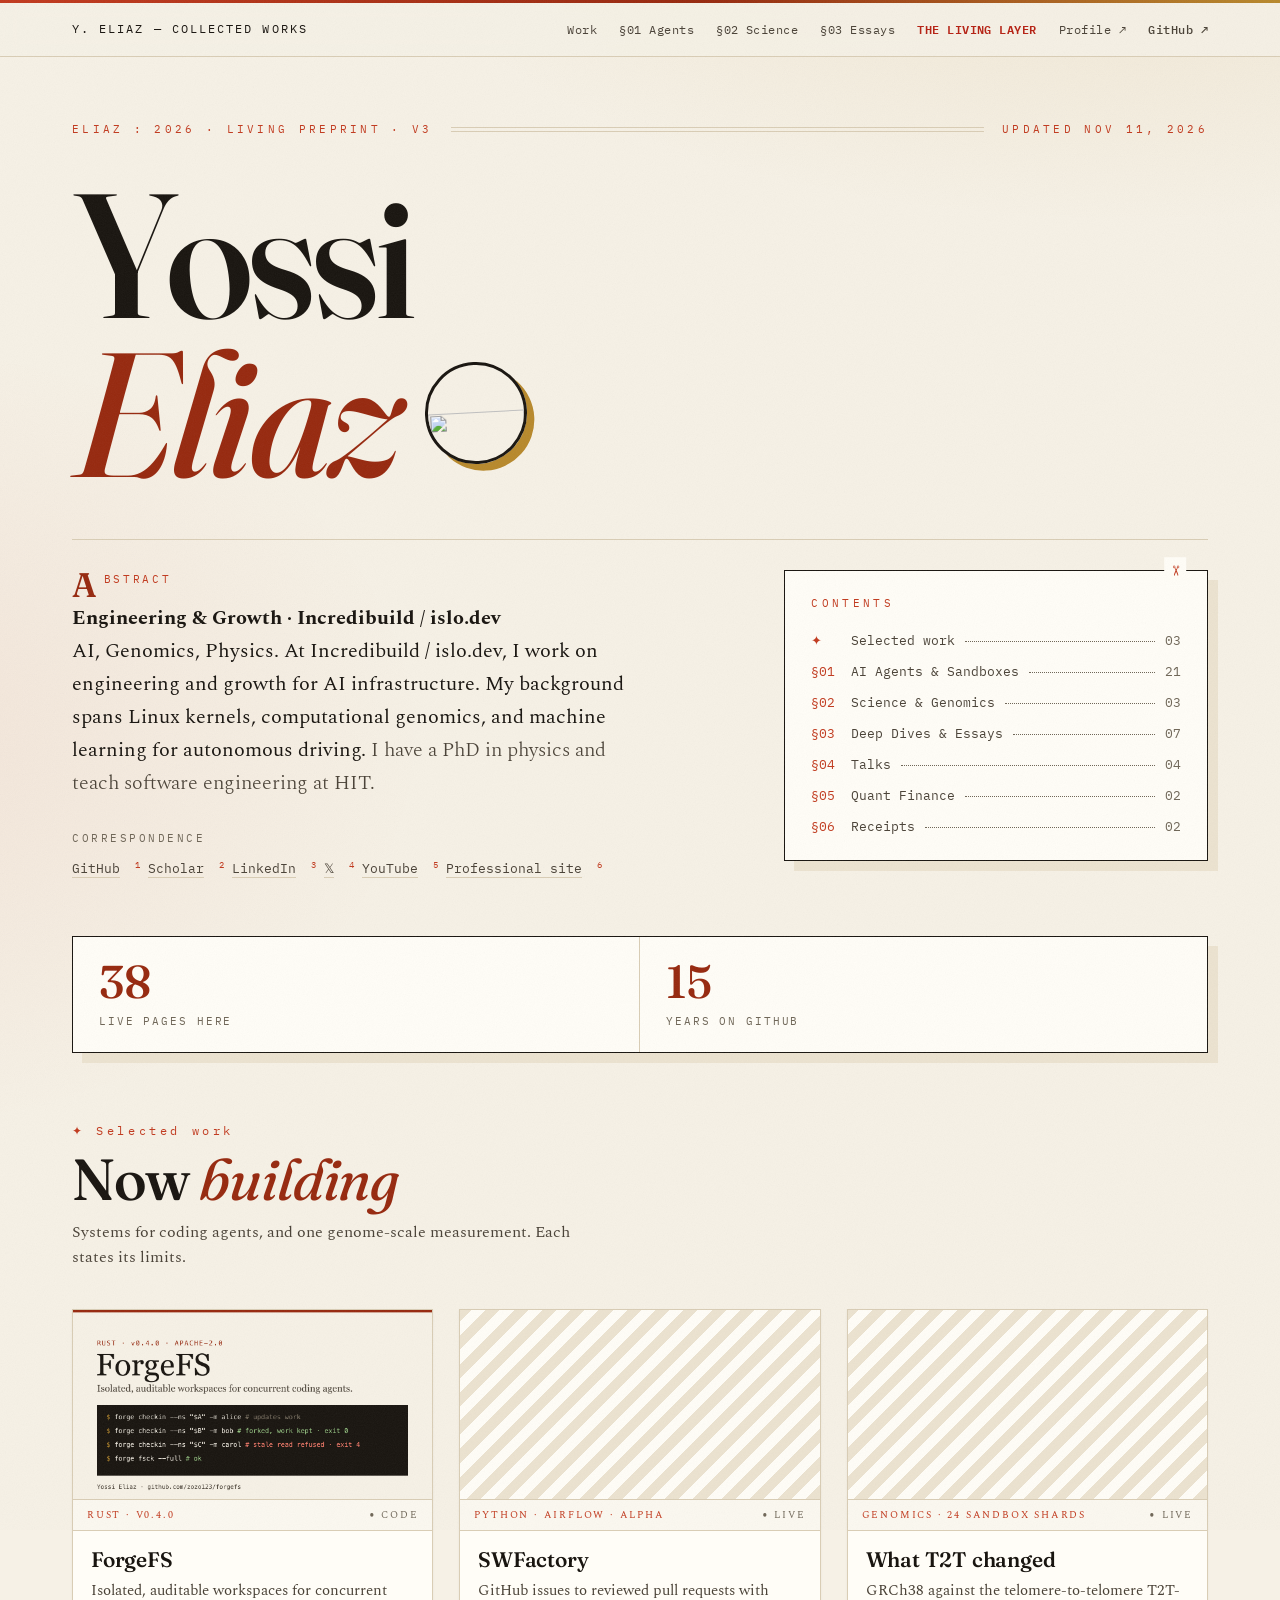
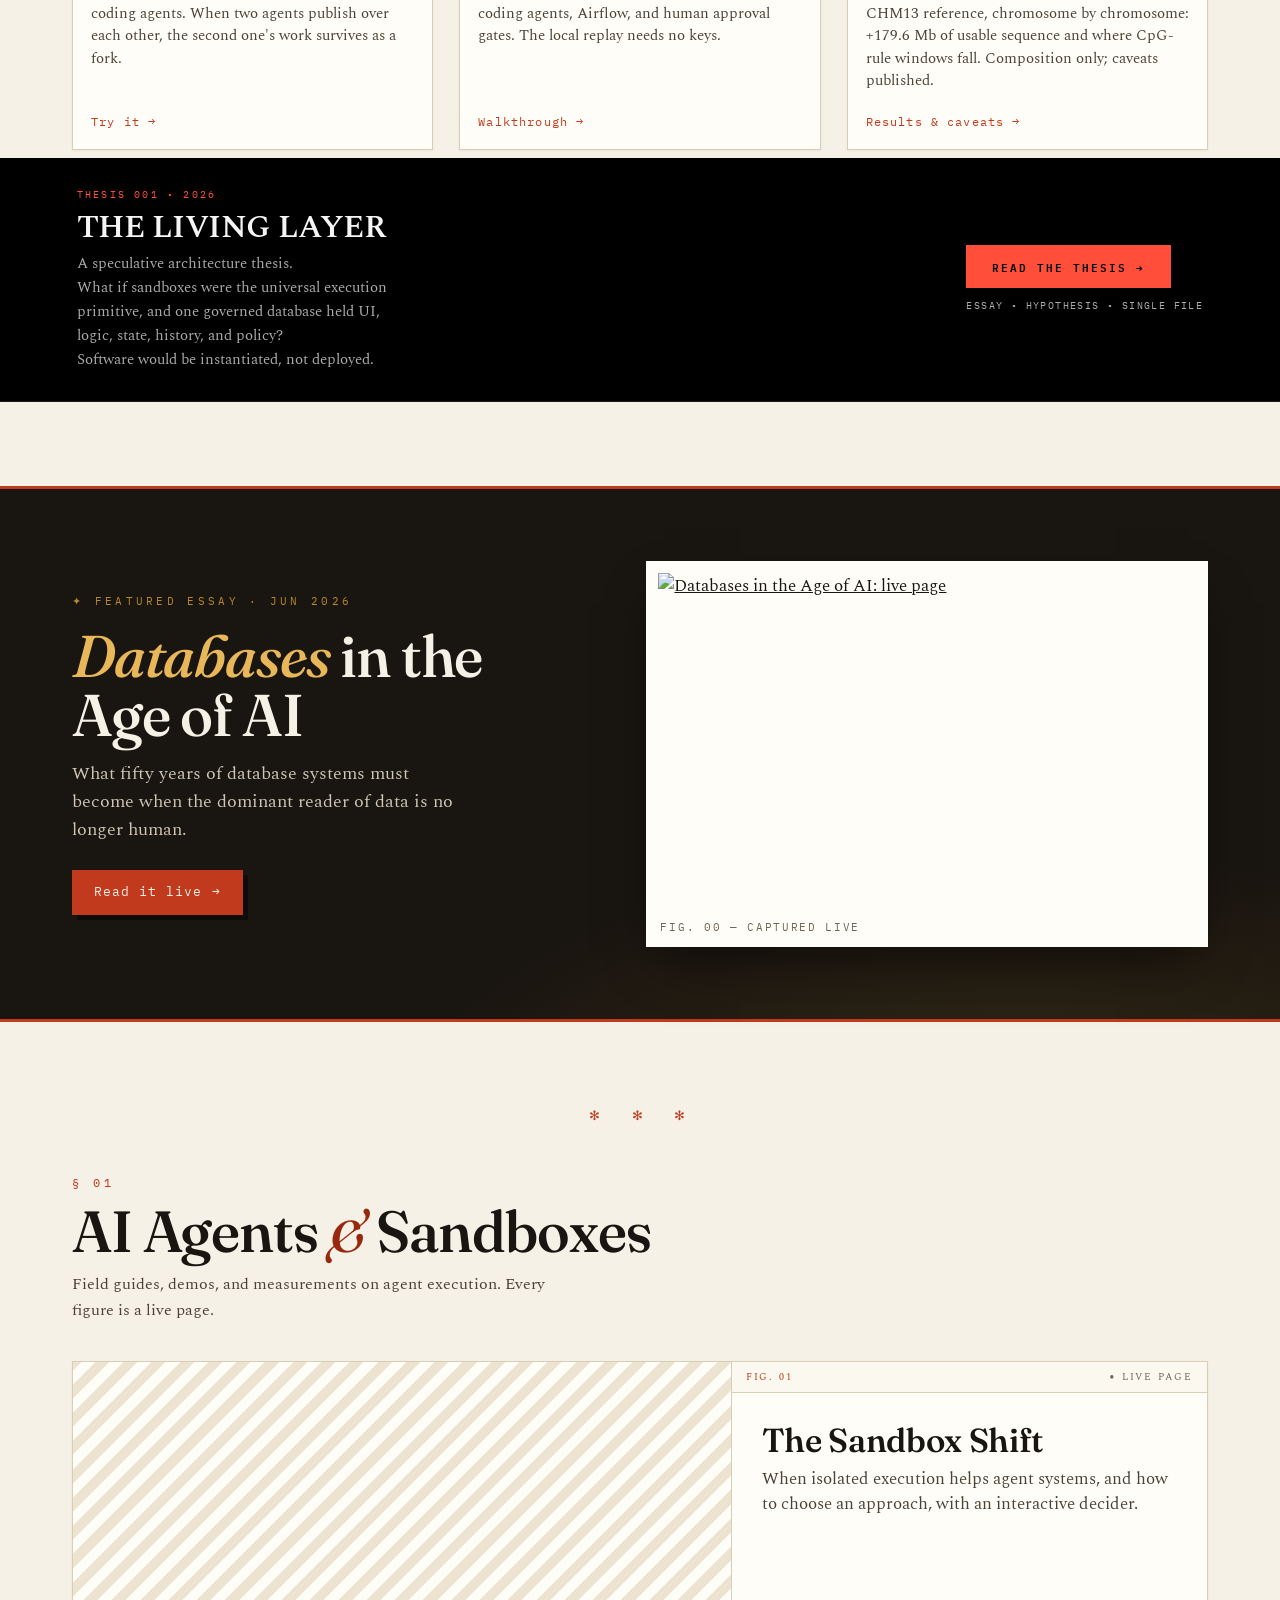
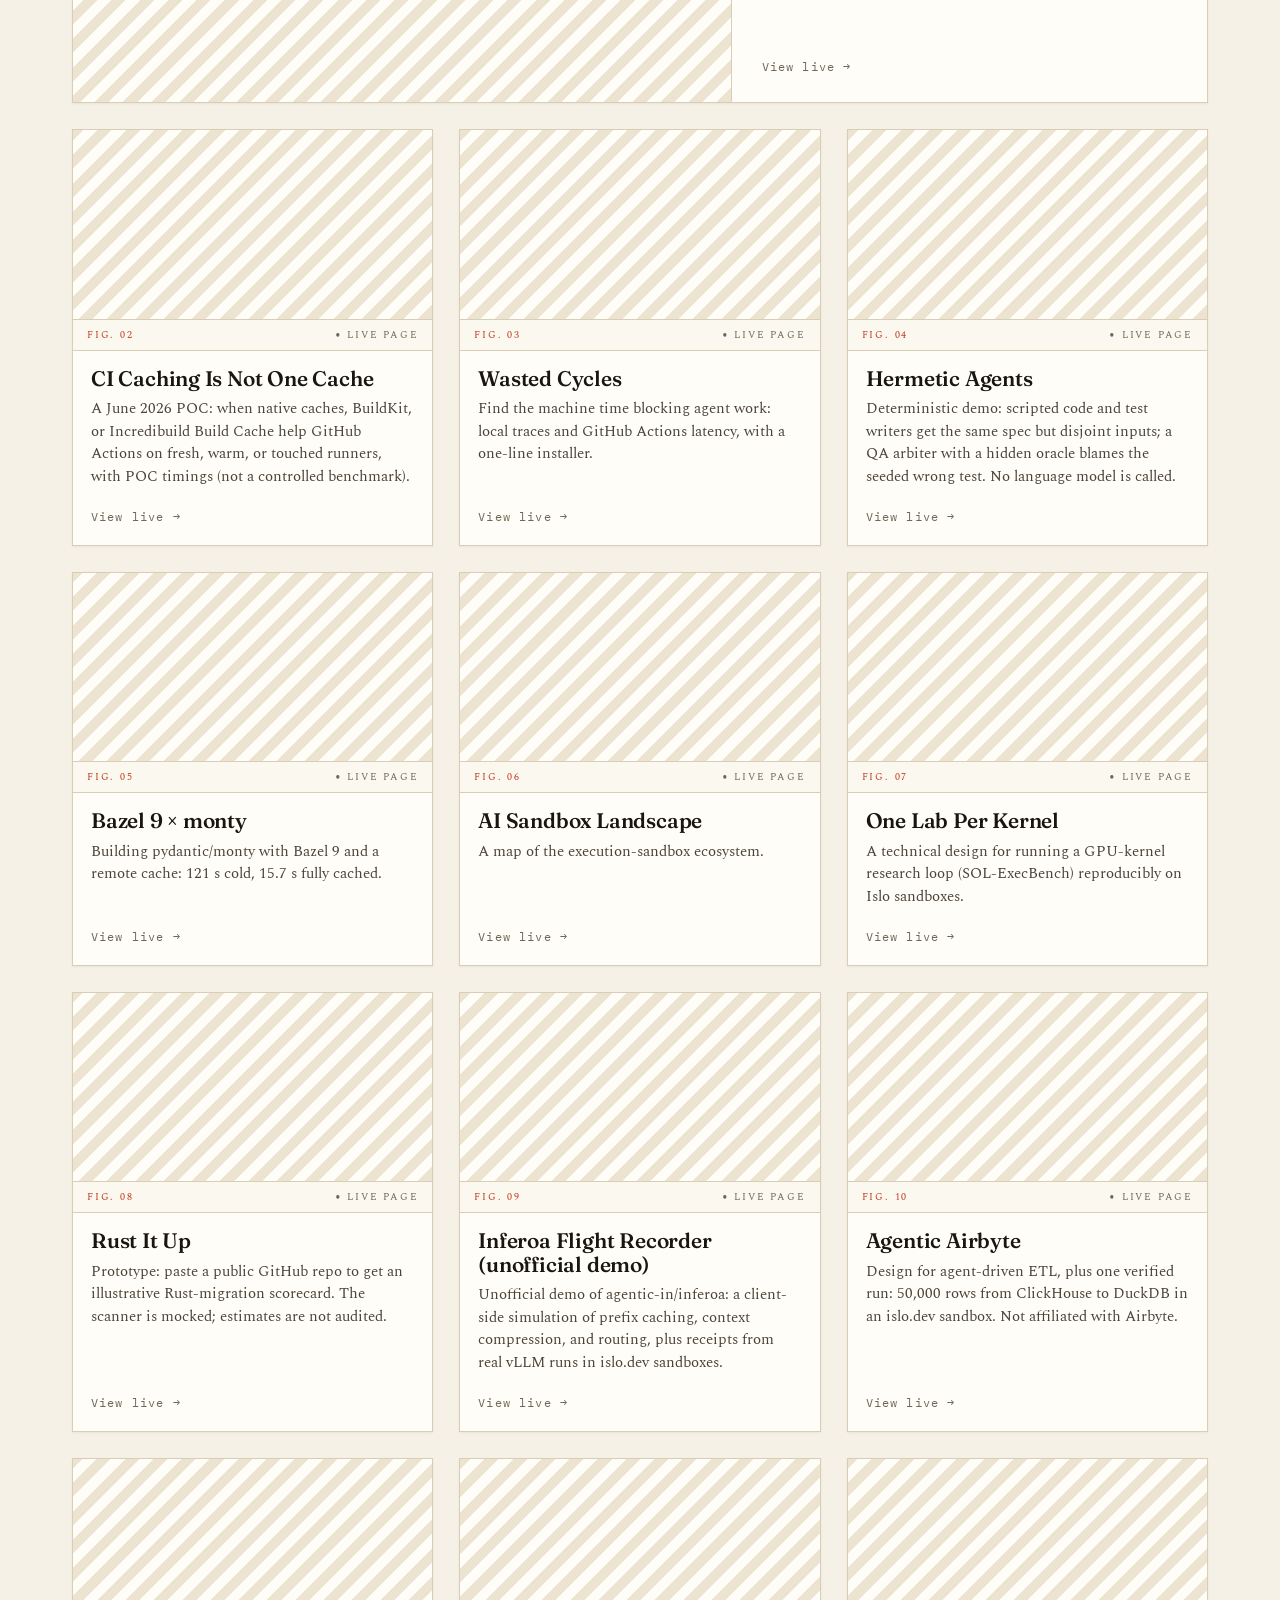
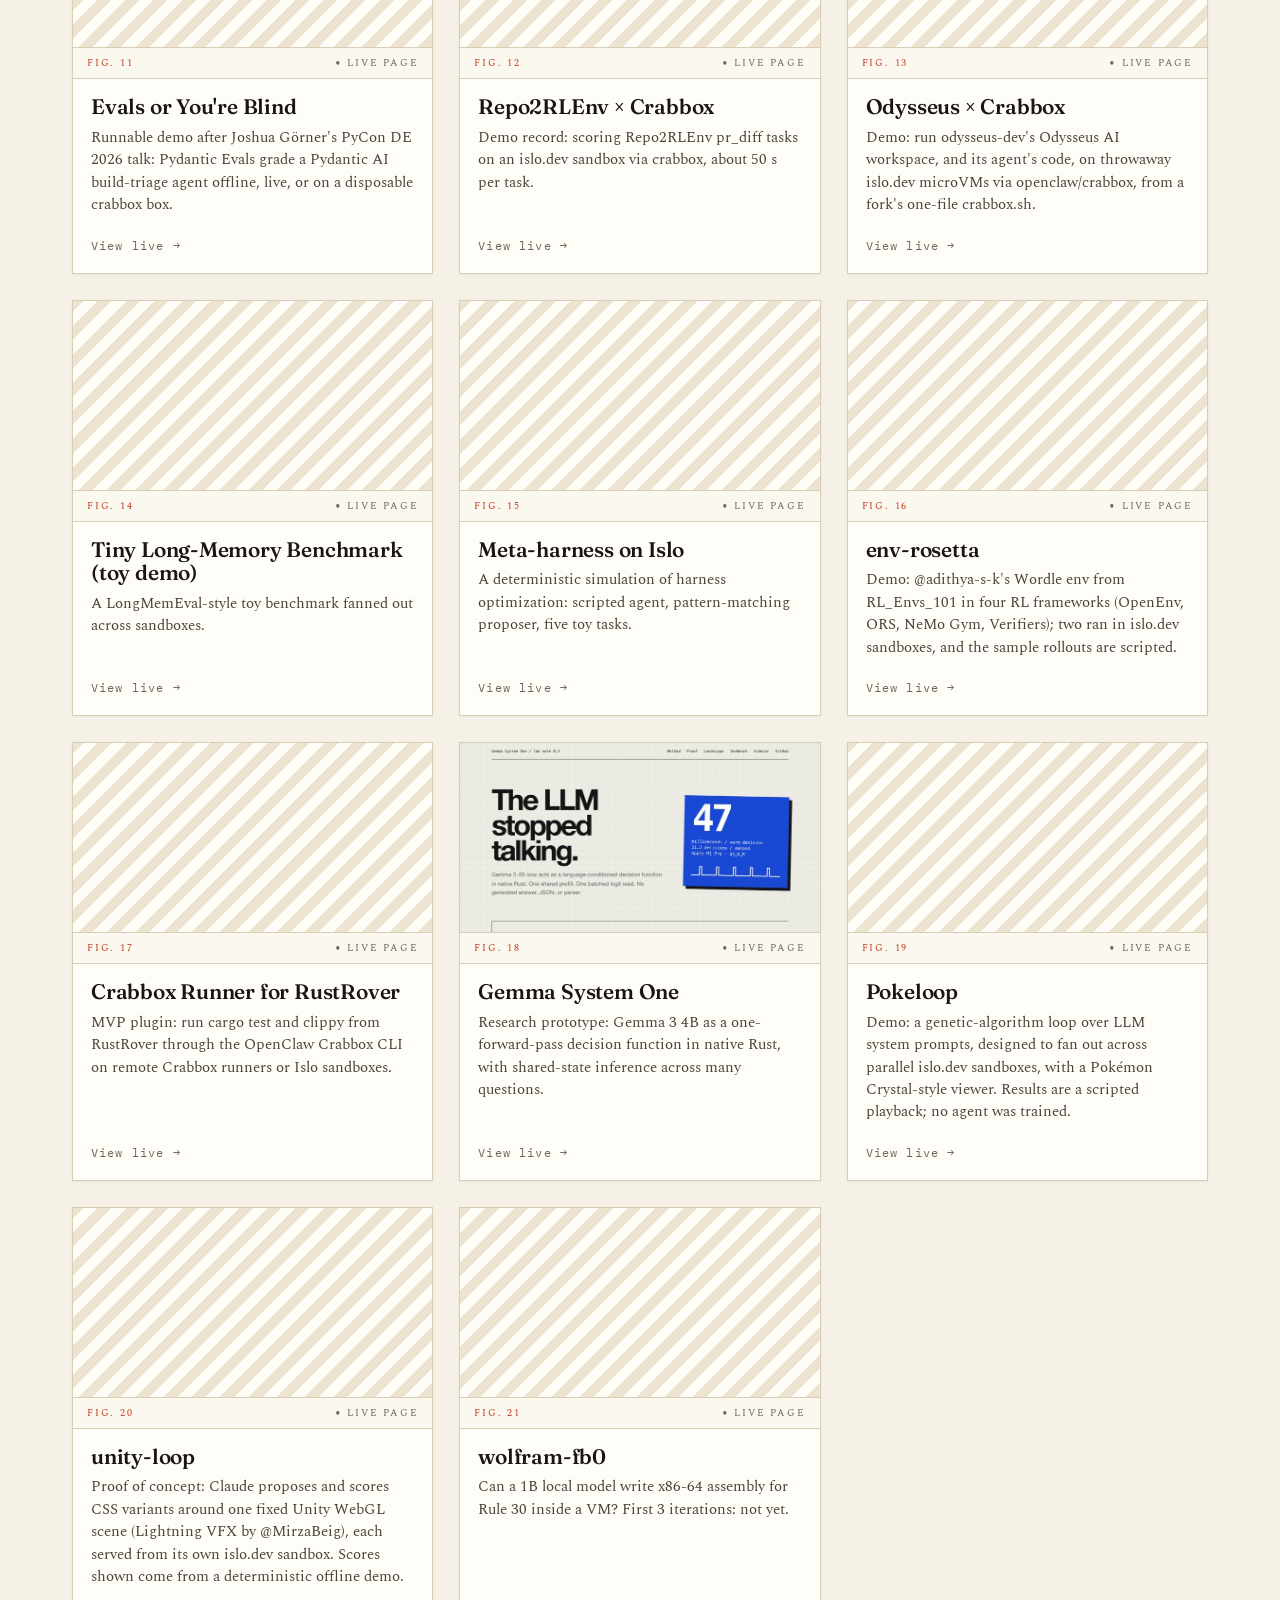
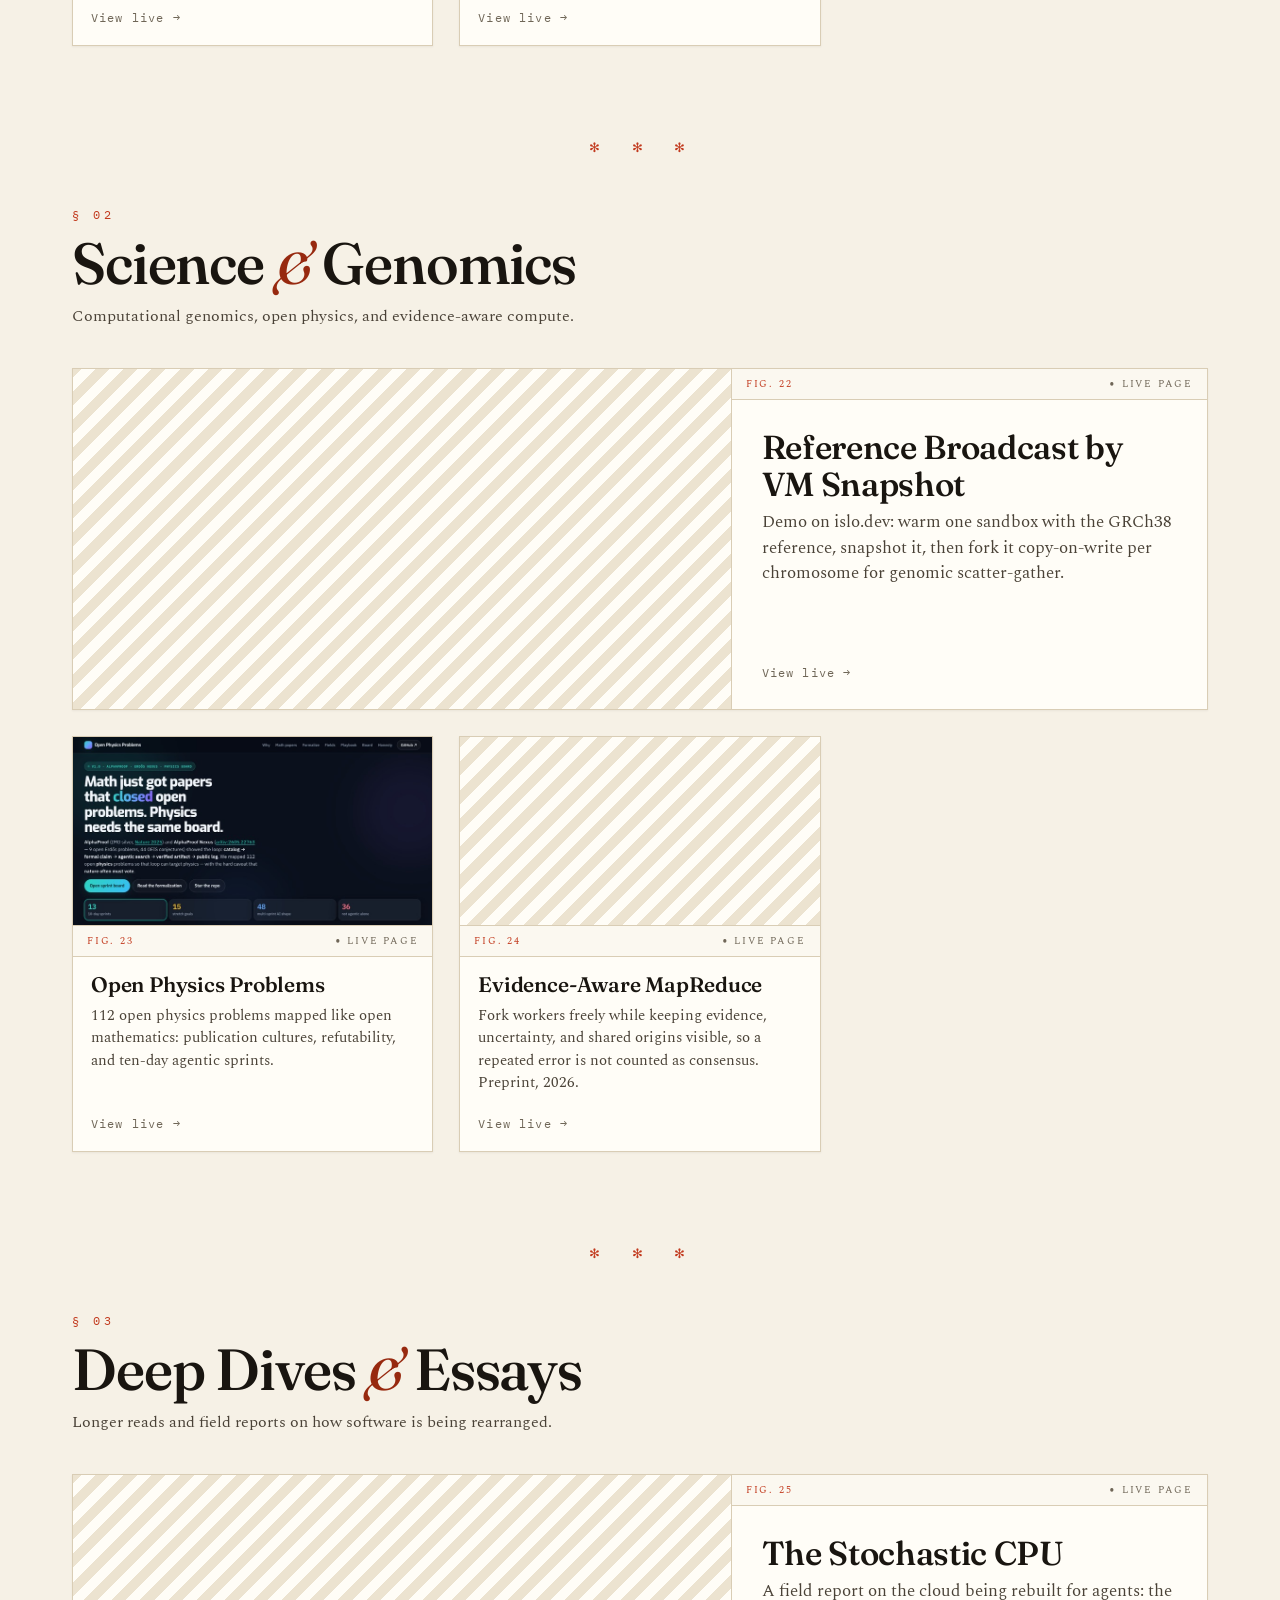
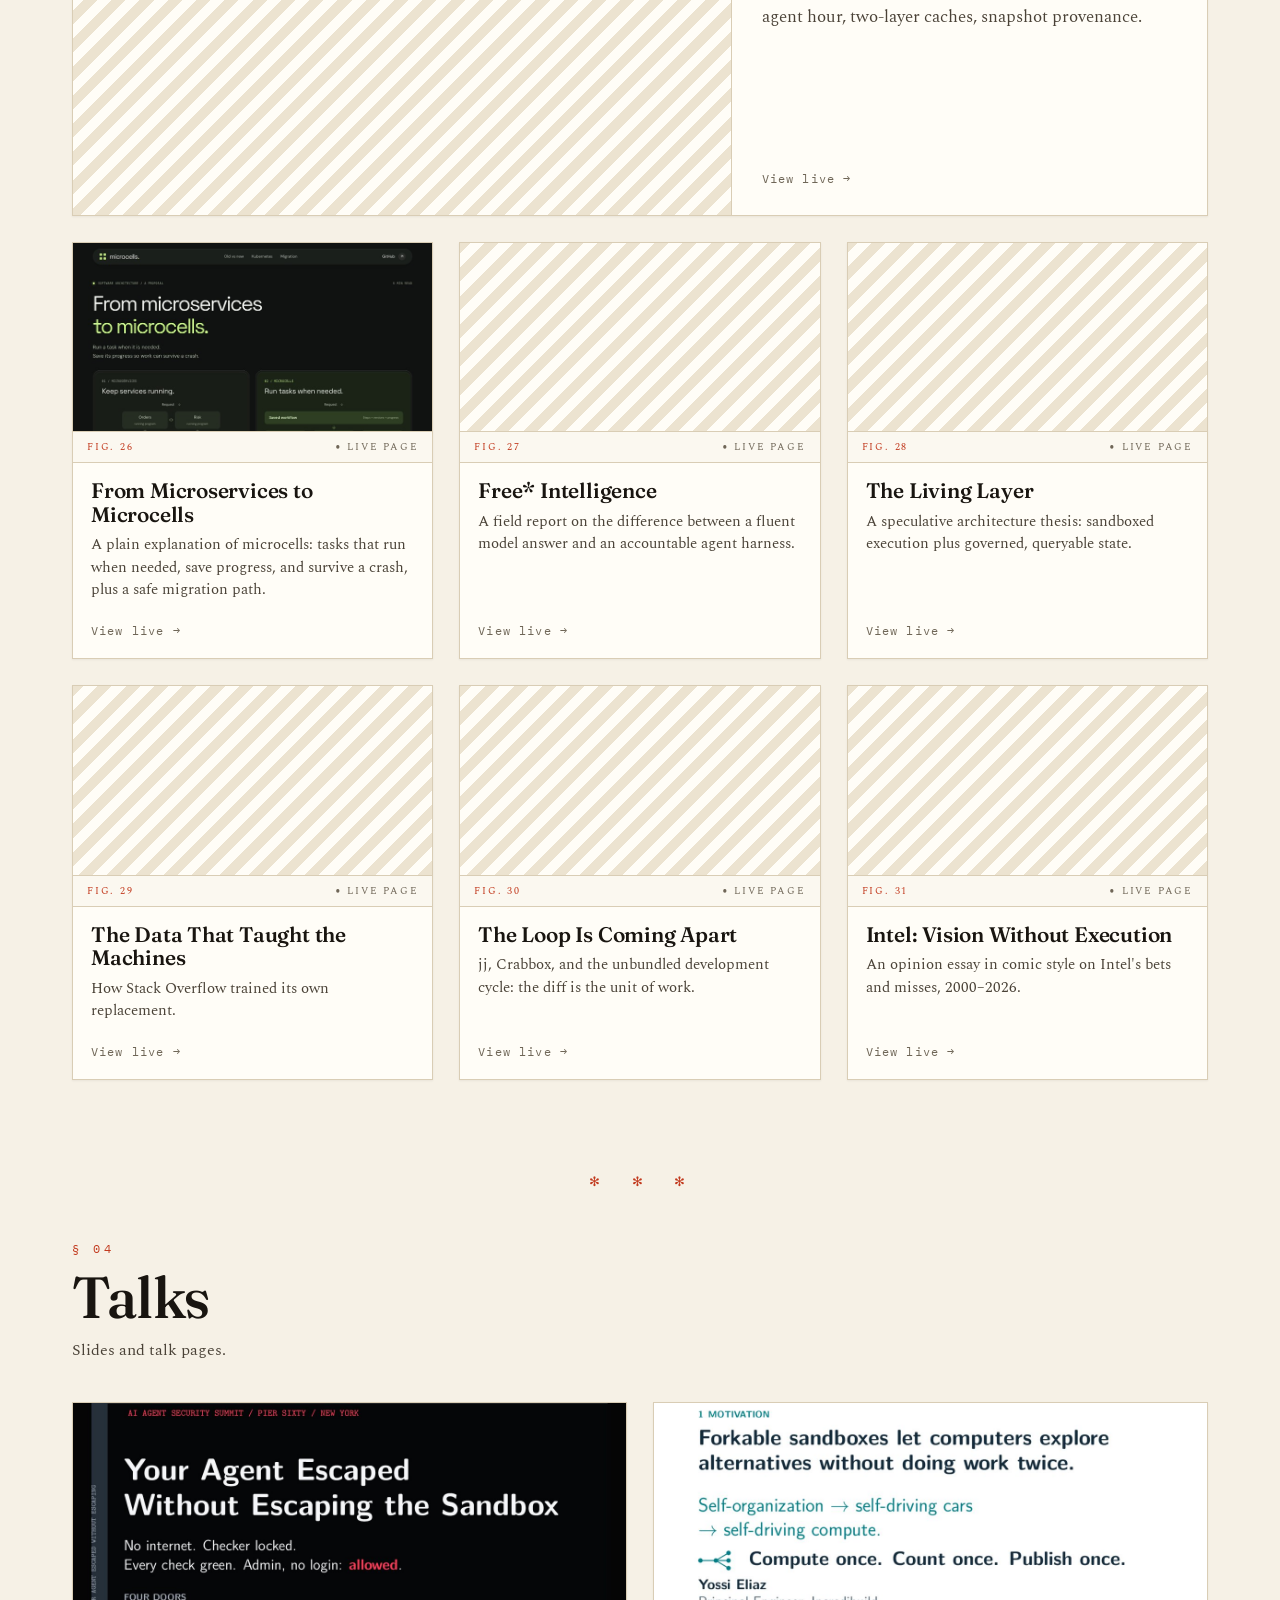
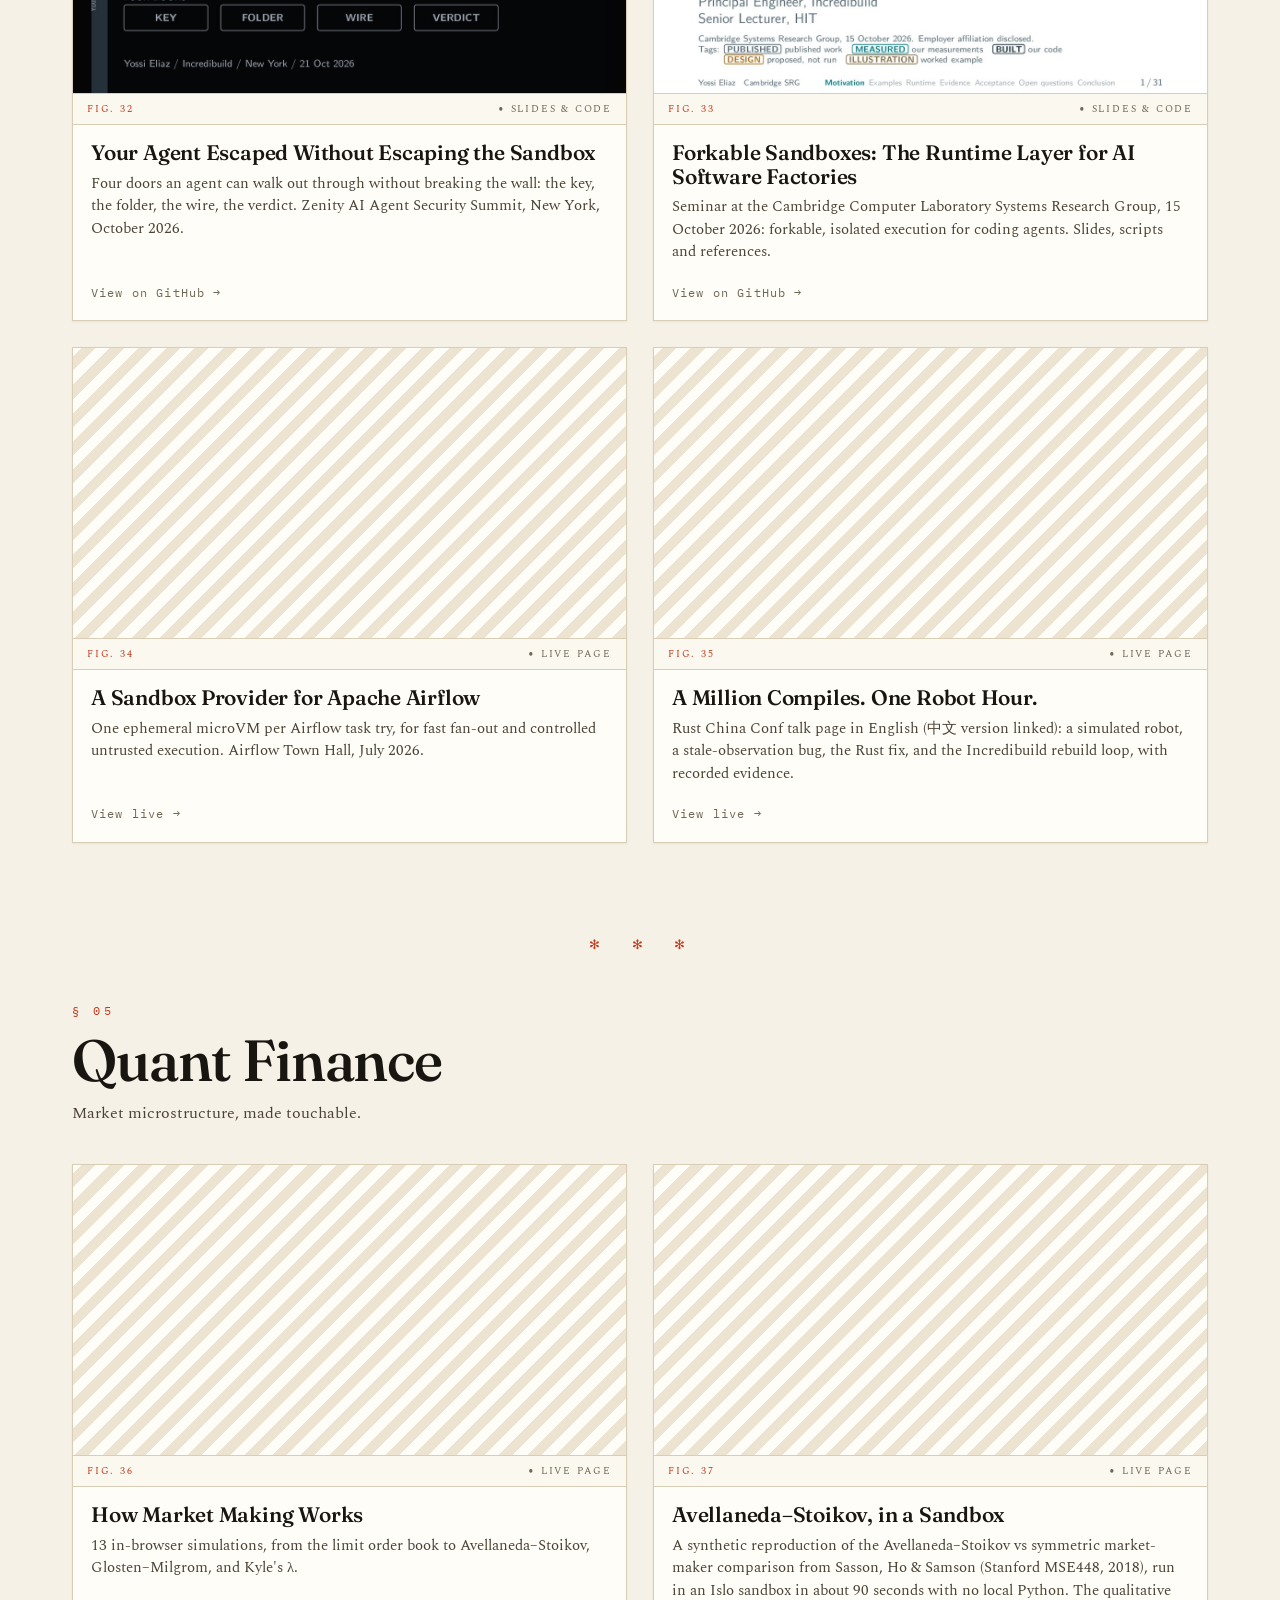
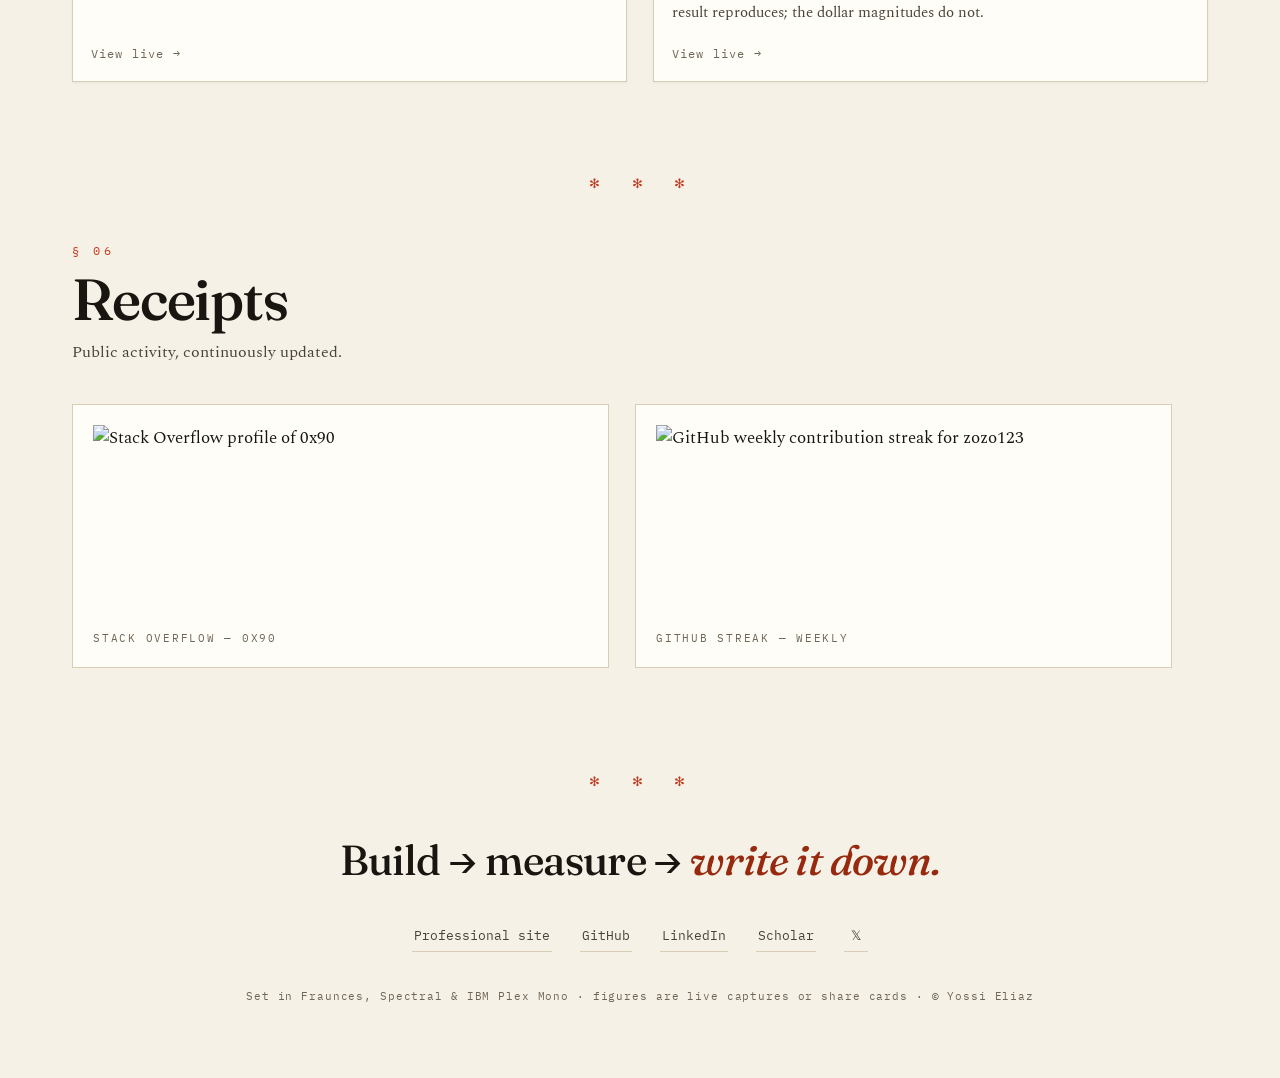
==== commit dcd26803: "Print the revision date instead of the visitor's clock The hero stamp sits beside "living preprint ·" ====
--- a/index.html
+++ b/index.html
@@ -14,7 +14,7 @@
 <meta property="og:title" content="Yossi Eliaz — Collected works: writing &amp; experiments">
 <meta property="og:description" content="Notes, measurements, and live experiments from building difficult systems: agent sandboxes, CI, genomics, and physics.">
 <meta property="og:url" content="https://zozo123.github.io/">
-<meta property="og:image" content="https://zozo123.github.io/assets/og/card.png">
+<meta property="og:image" content="https://zozo123.github.io/assets/og/card.png?v=95b3382f">
 <meta property="og:image:width" content="1200">
 <meta property="og:image:height" content="630">
 <meta property="og:image:alt" content="Yossi Eliaz, Writing &amp; experiments">
@@ -58,7 +58,7 @@
   <div class="hero-rule mono reveal in-load">
     <span class="hr-tag">eliaz : 2026 · living preprint · v3</span>
     <span class="hero-rule-line"></span>
-    <span id="today-date">OCT 2026</span>
+    <time id="updated" datetime="2026-11-11"><span class="hr-word">Updated </span>Nov 11, 2026</time>
   </div>
 
   <h1 class="hero-title" id="hero-name">
--- a/css/style.css
+++ b/css/style.css
@@ -260,7 +260,7 @@
   transition: transform .45s cubic-bezier(.2, .8, .25, 1.2);
 }
 .latest-plate:hover { transform: rotate(0deg) scale(1.015); }
-.latest-plate img { display: block; width: 100%; aspect-ratio: 16 / 10; object-fit: cover; object-position: top; }
+.latest-plate img { display: block; width: 100%; height: auto; aspect-ratio: 16 / 10; object-fit: cover; object-position: top; }
 .plate-caption {
   position: absolute; bottom: 11px; left: 14px;
   font-size: 10.5px; letter-spacing: .16em; text-transform: uppercase; color: var(--ink-faint);
@@ -423,6 +423,7 @@
   .figure-card.plate .fig-caption { border-top: 1px solid var(--rule); }
 }
 @media (max-width: 900px) {
+  .hr-word { display: none; } /* the date alone keeps the hero rule to the lines it had */
   .hero-meta { grid-template-columns: 1fr; gap: 36px; }
   .latest-inner { grid-template-columns: 1fr; gap: 44px; }
   .latest-plate { transform: rotate(0); }
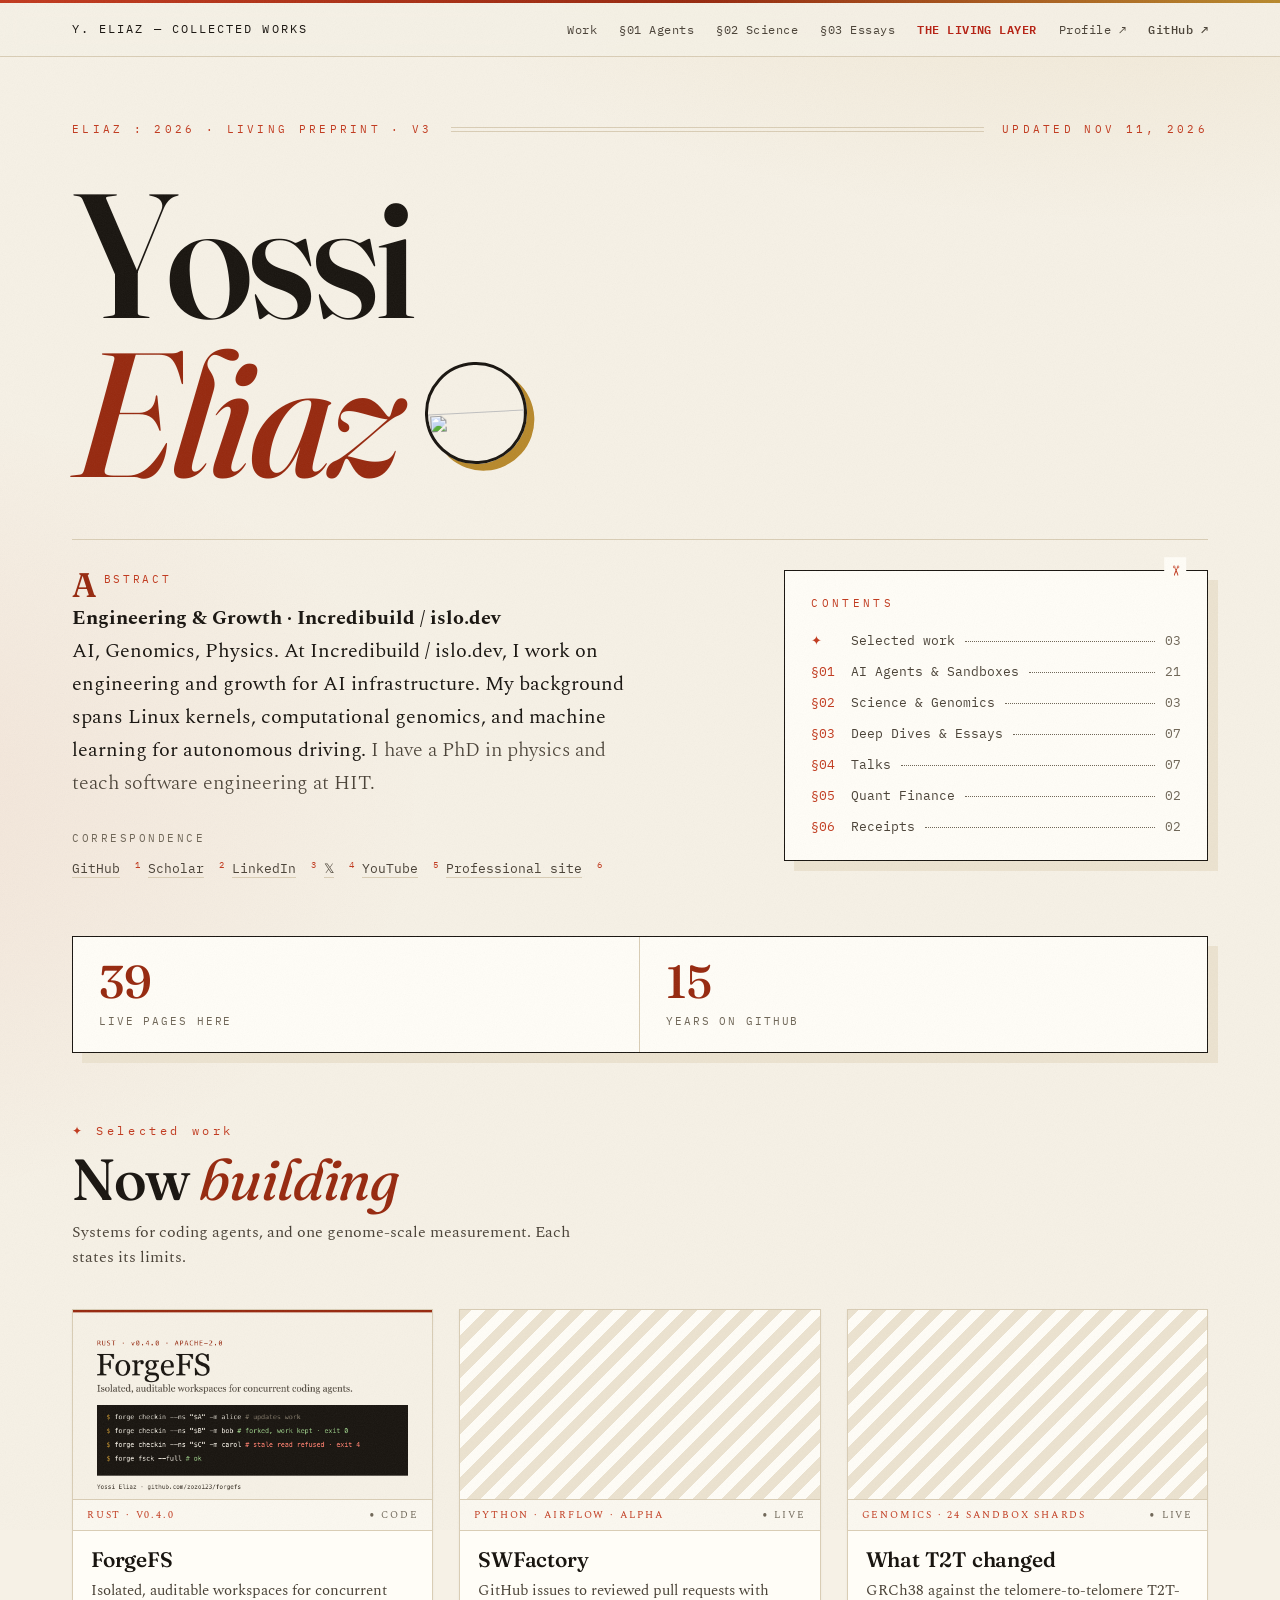
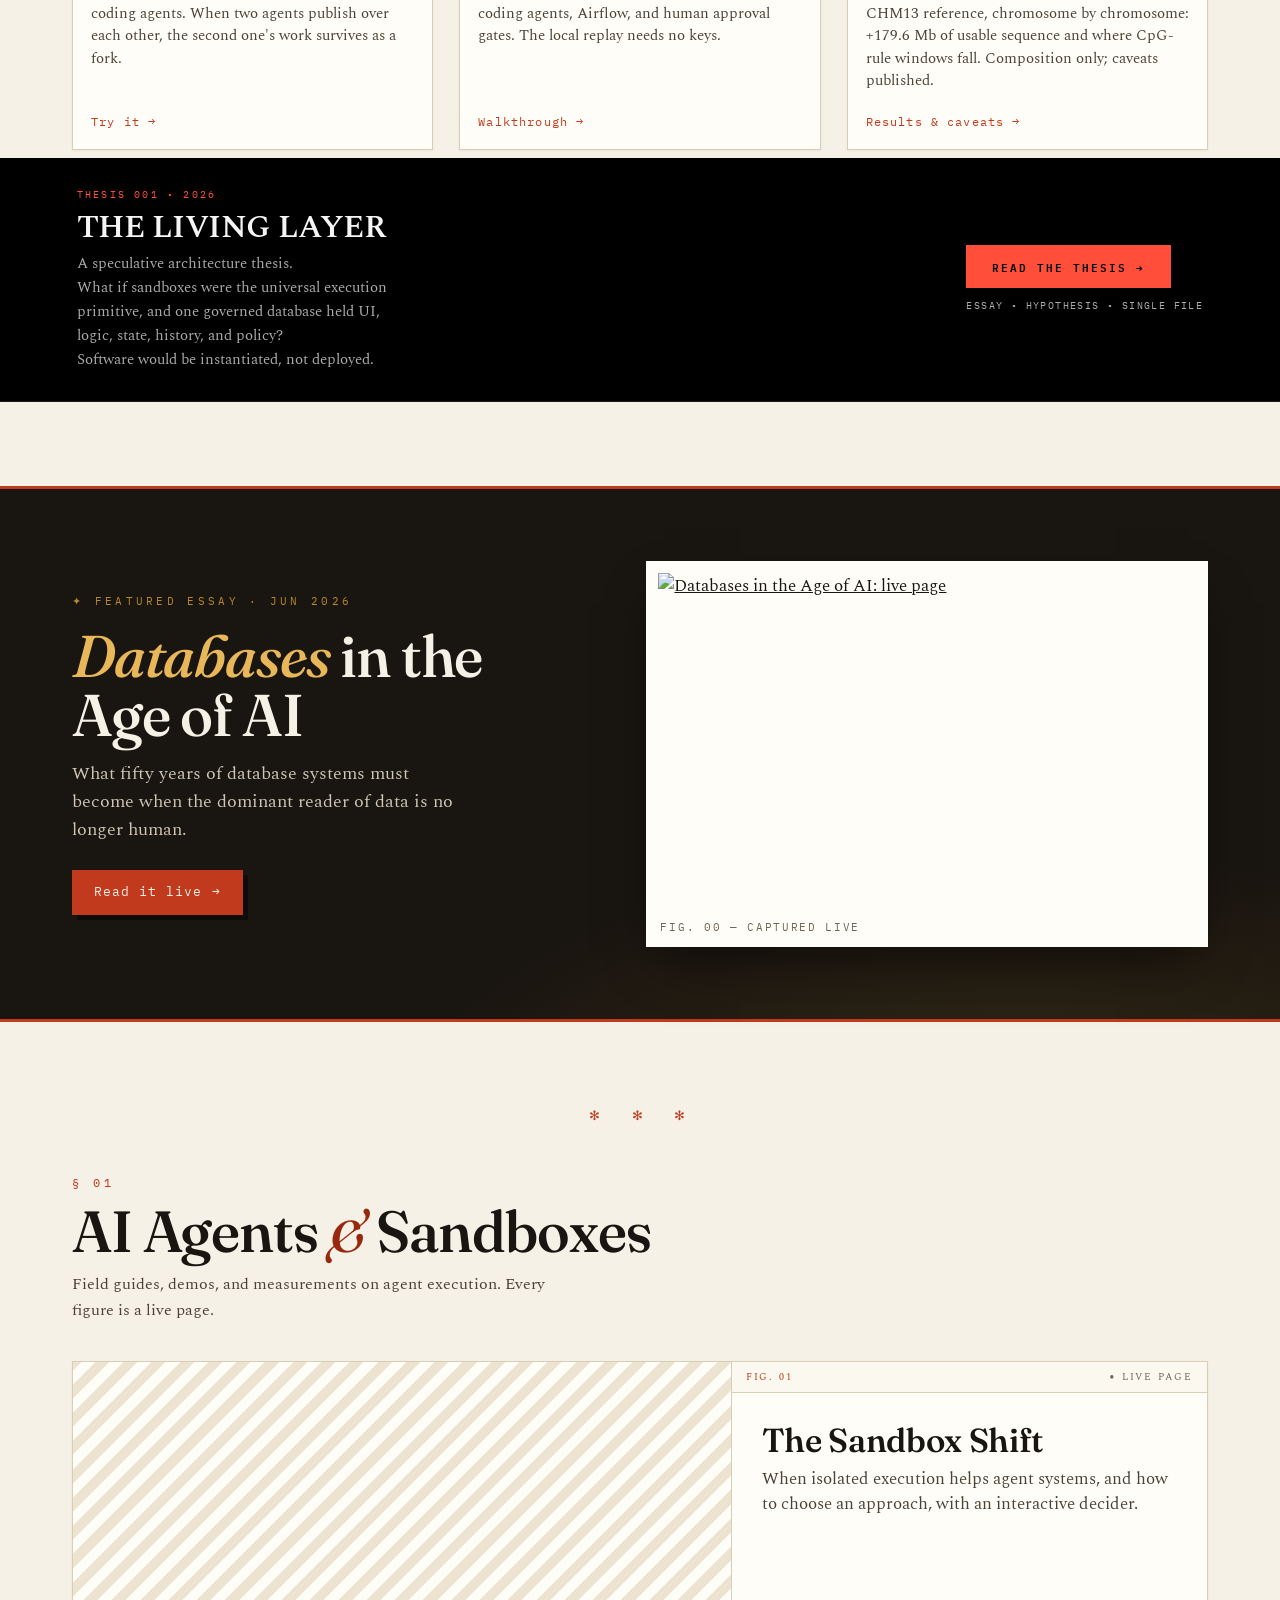
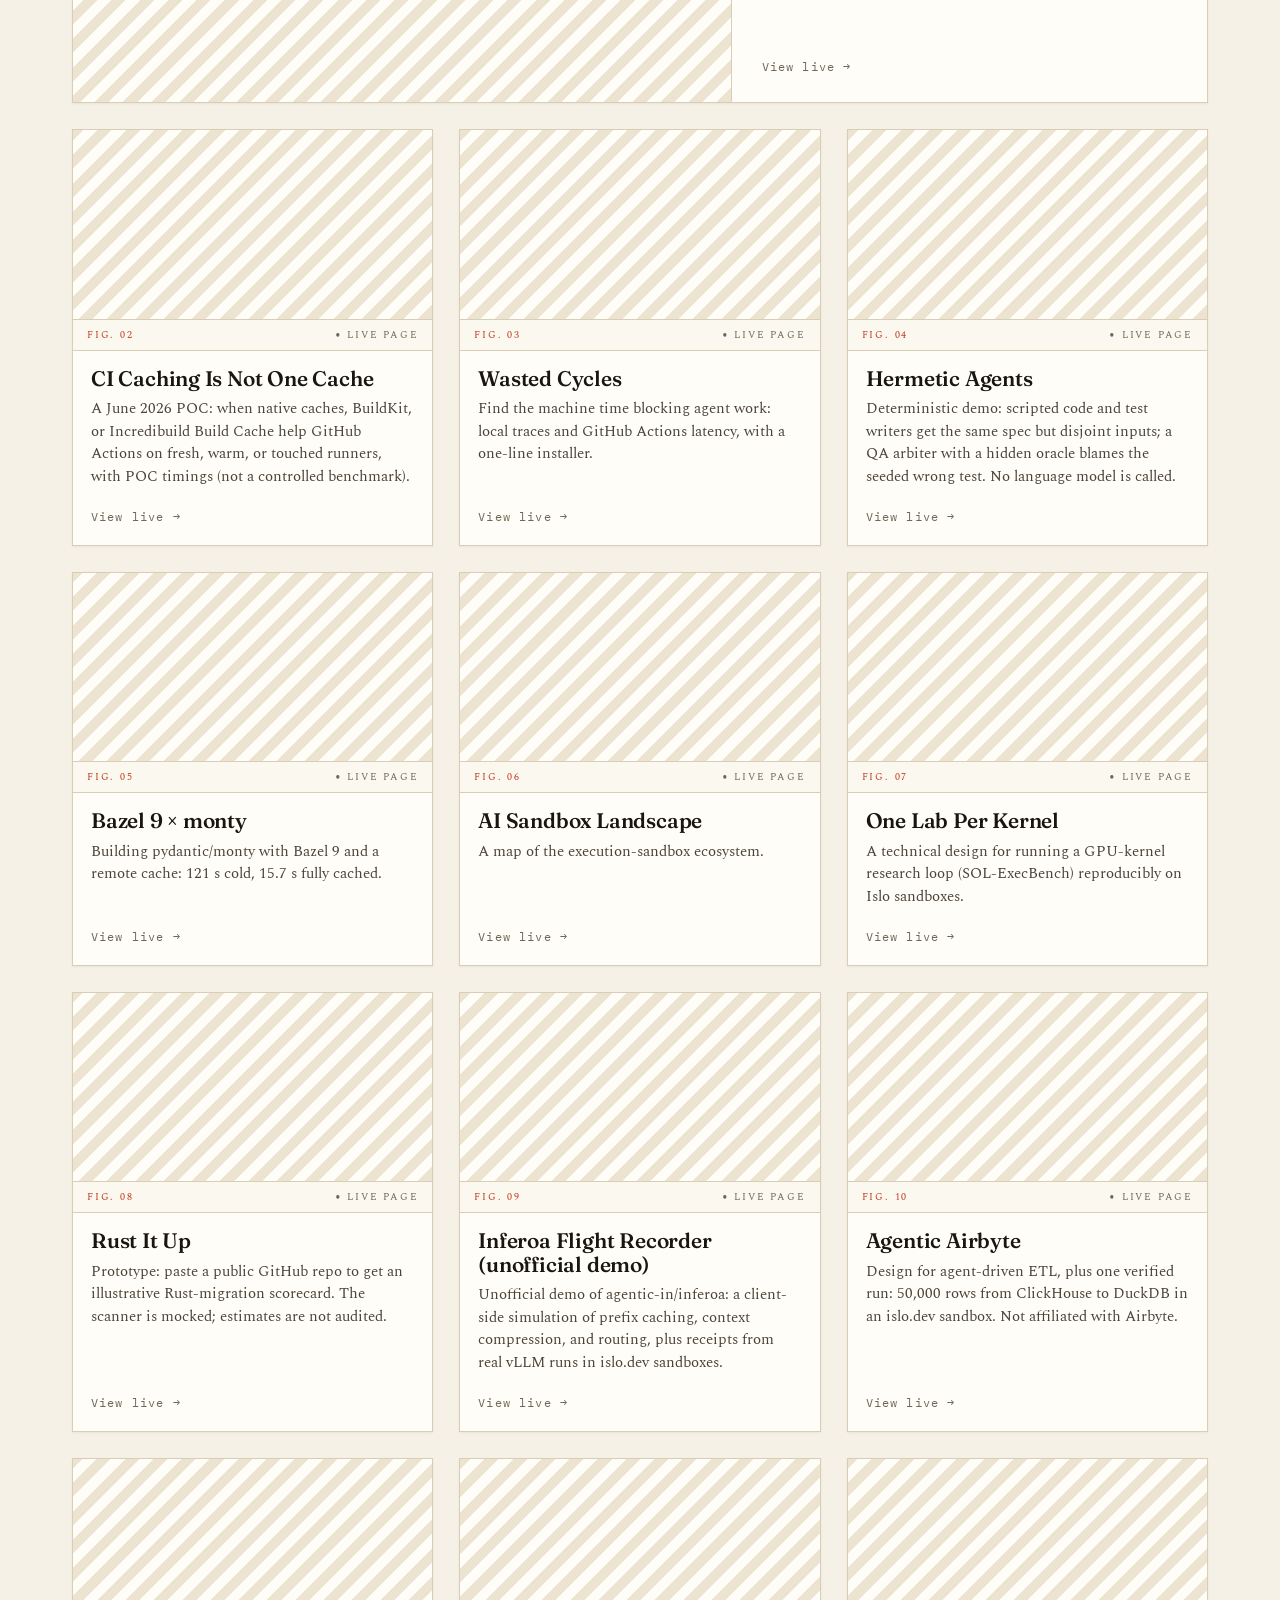
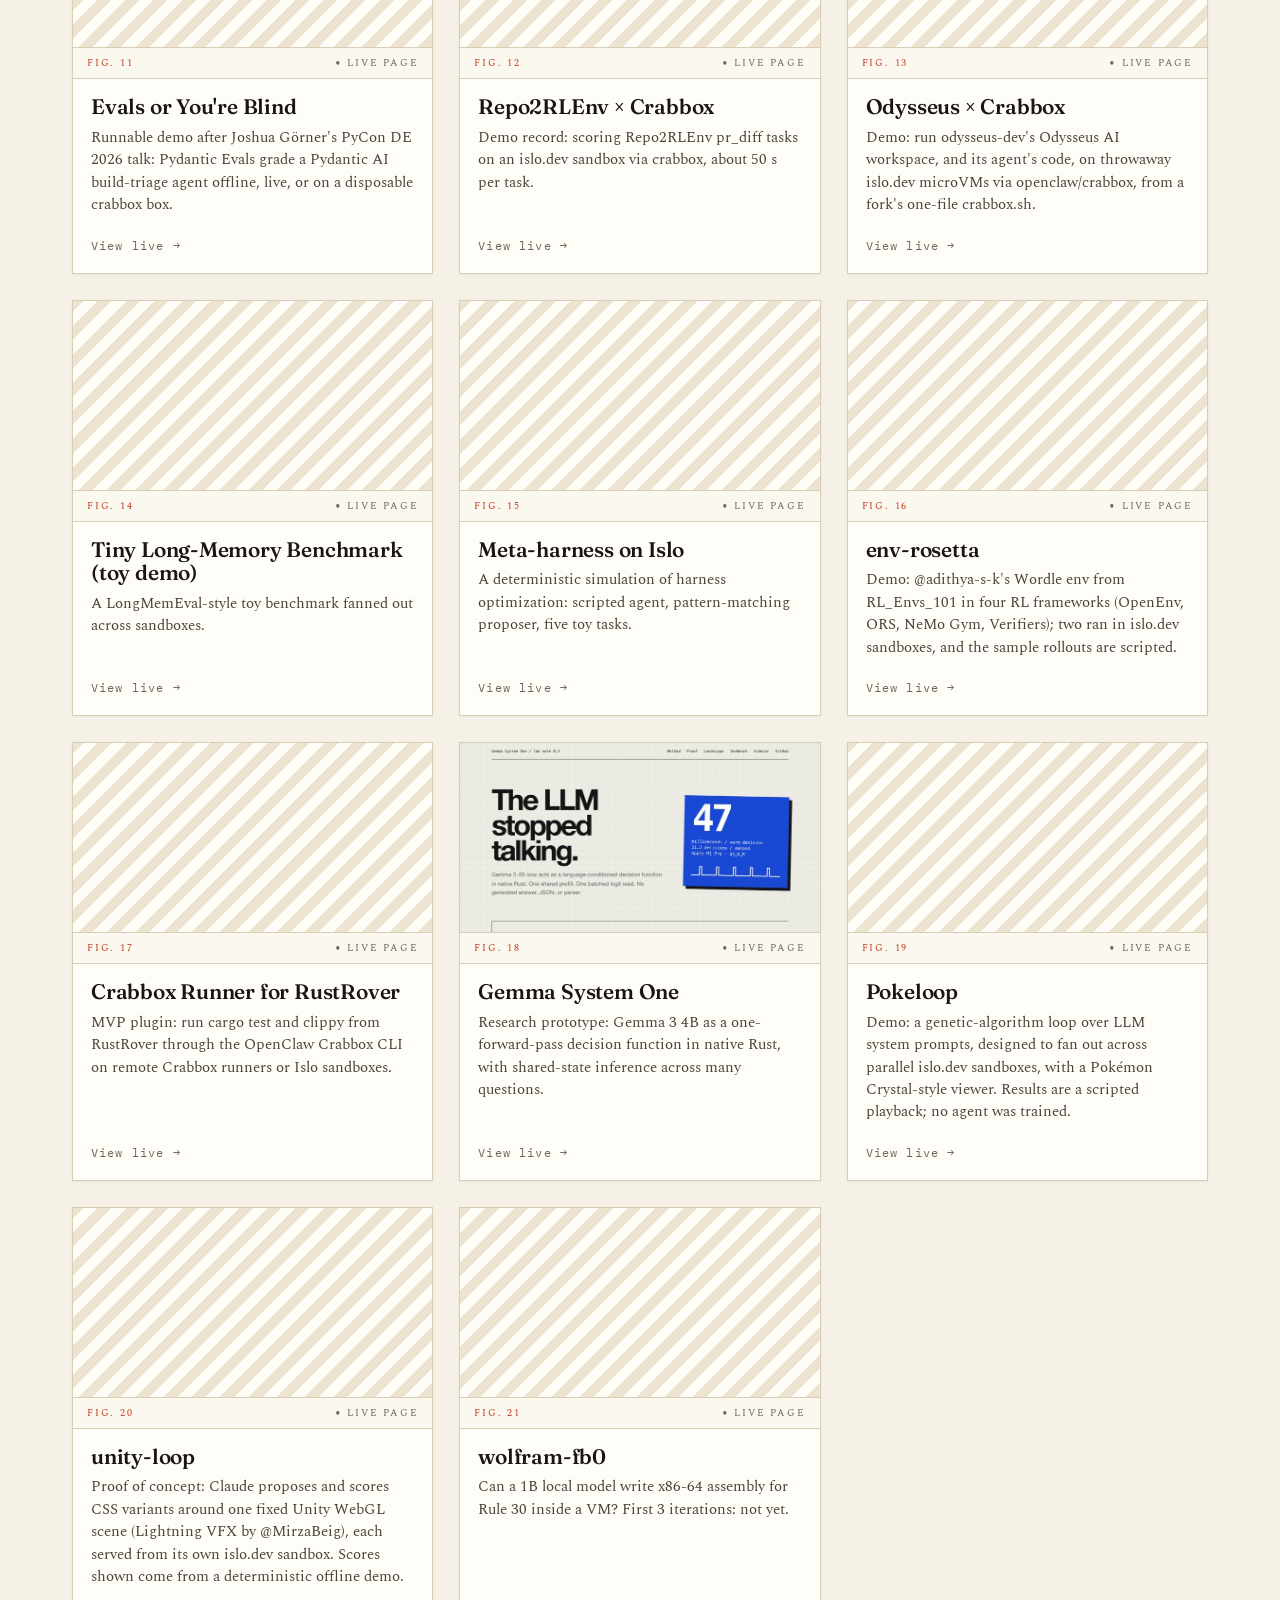
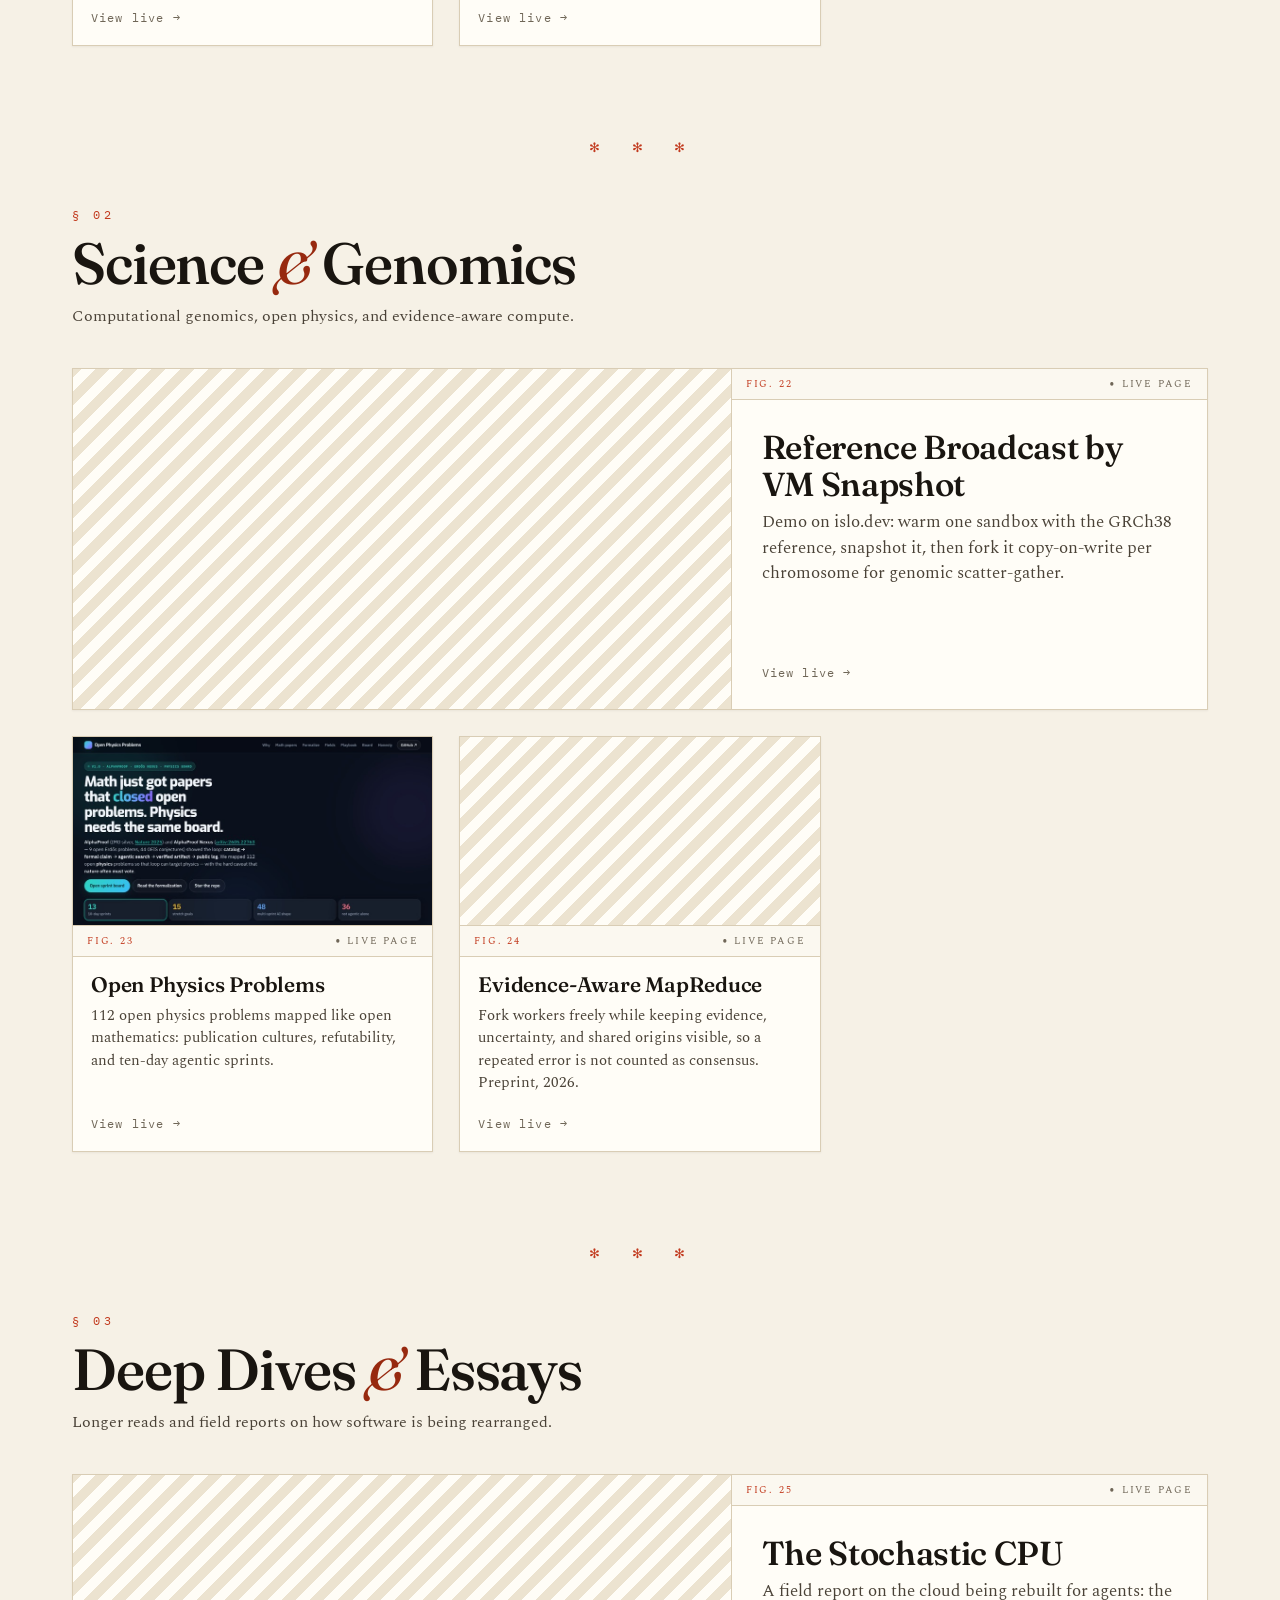
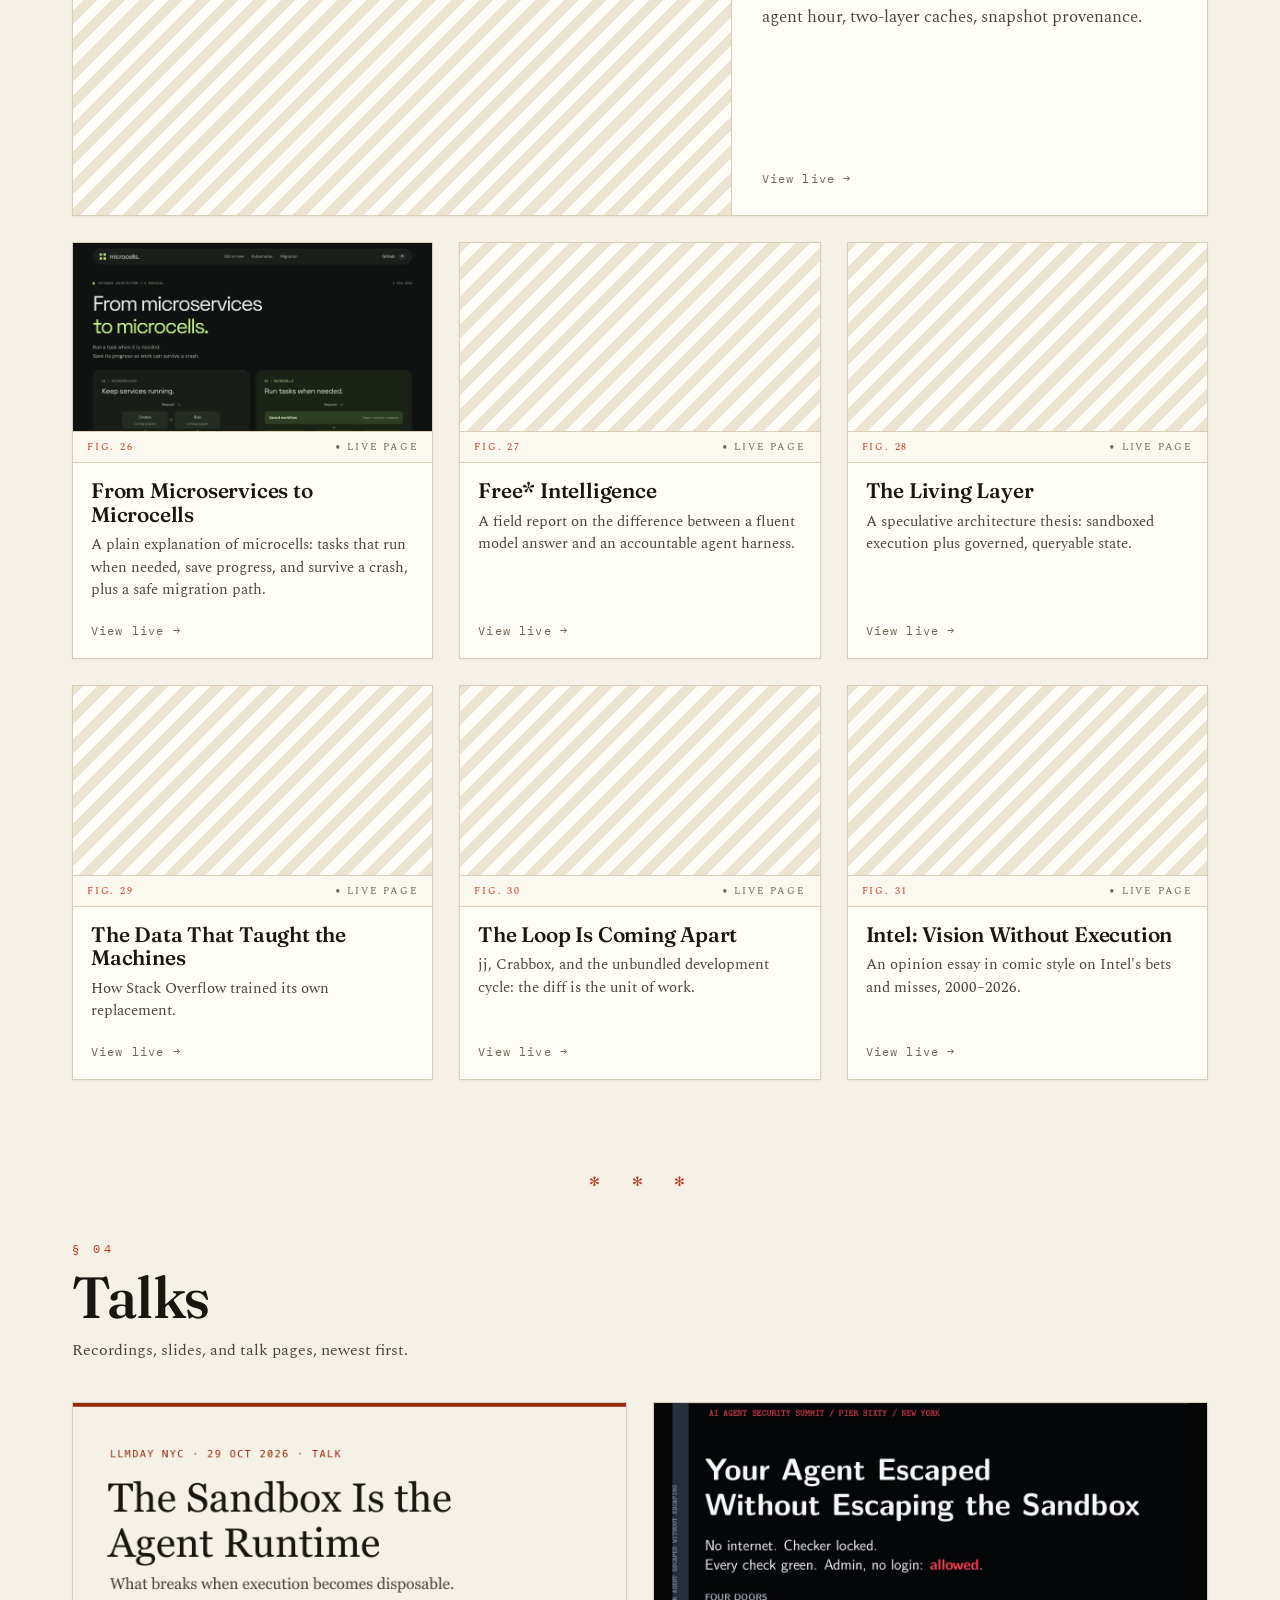
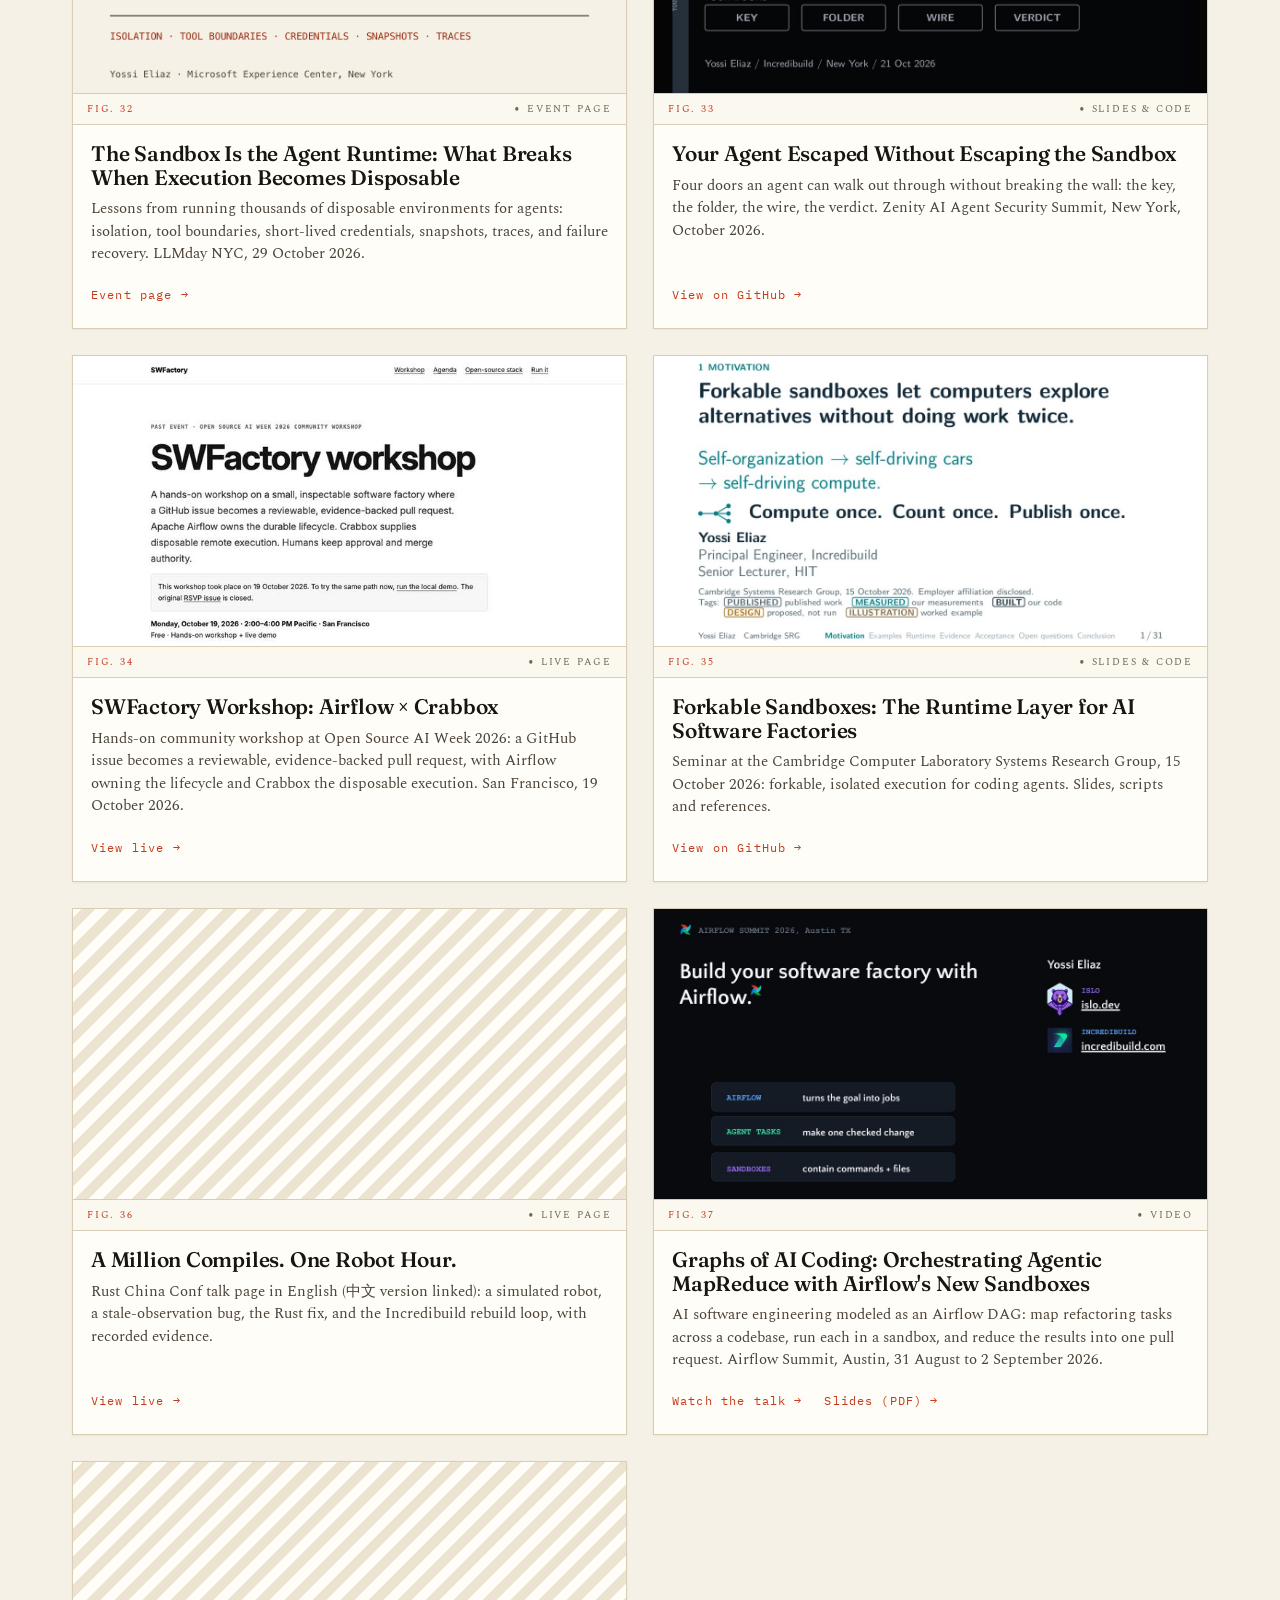
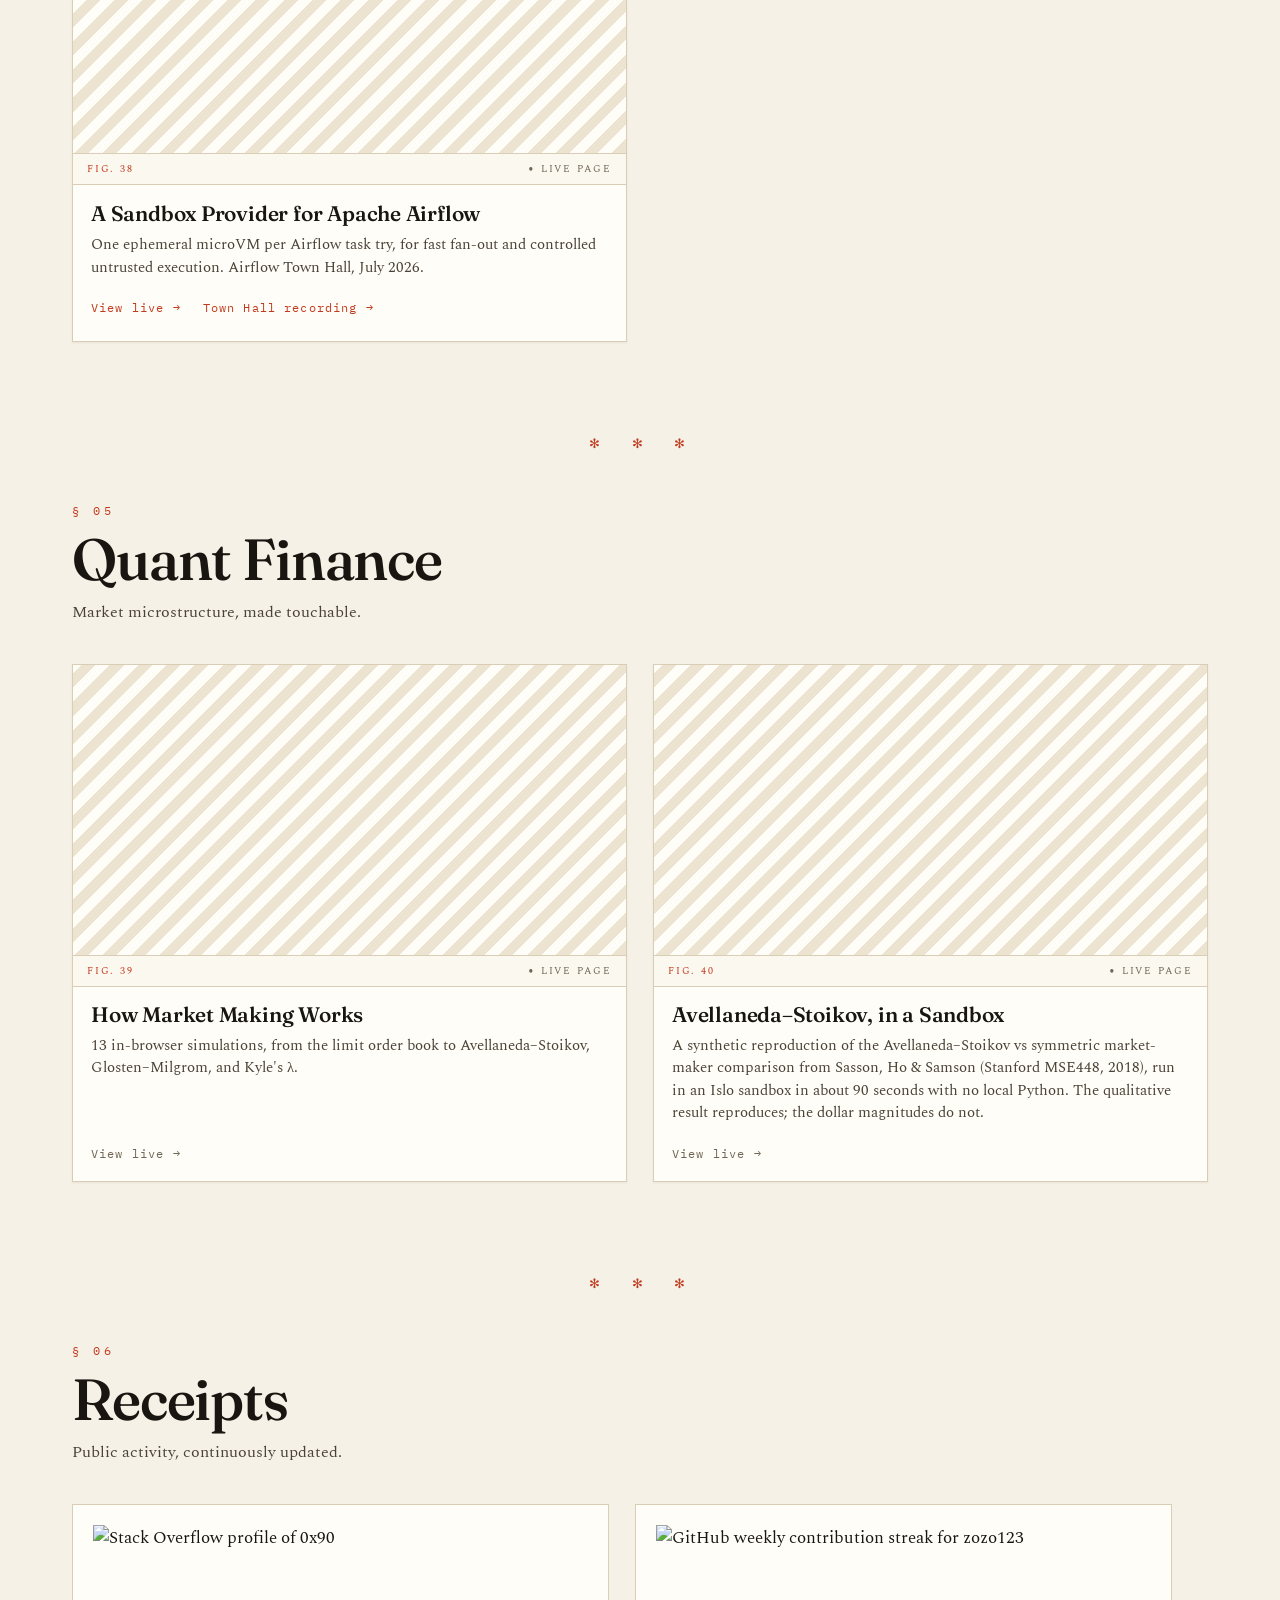
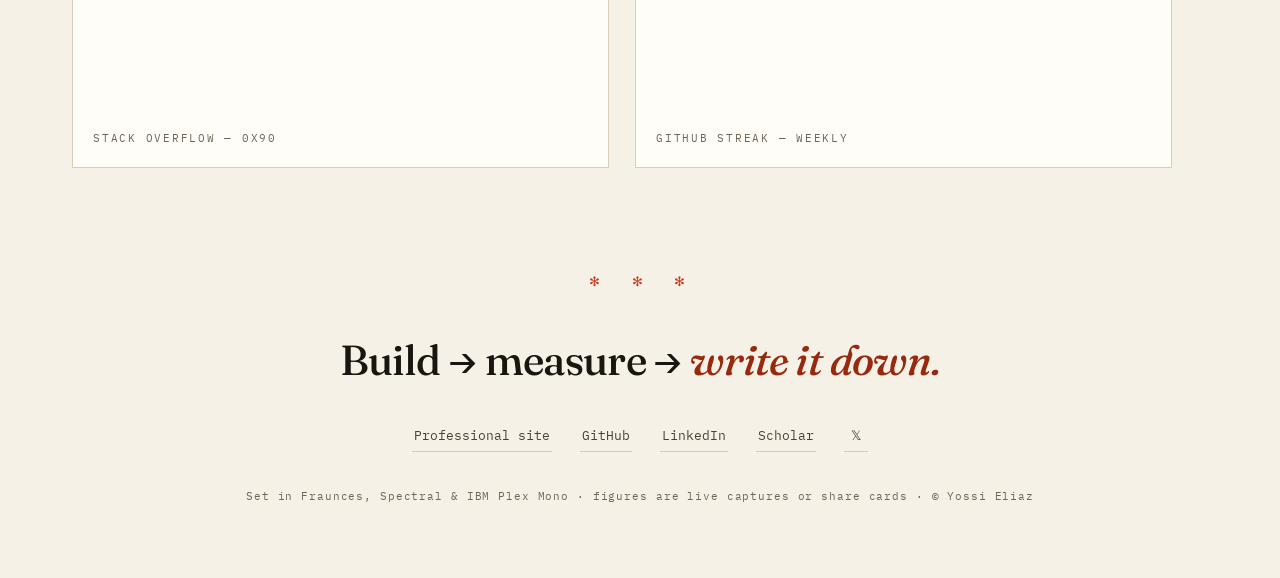
==== commit 59817632: "List all seven 2026 talks, with recordings and slides Adds LLMday NYC, the Open Source AI Week works" ====
--- a/index.html
+++ b/index.html
@@ -26,7 +26,7 @@
 <link rel="preconnect" href="https://fonts.gstatic.com" crossorigin>
 <link href="https://fonts.googleapis.com/css2?family=Fraunces:ital,opsz,wght@0,9..144,300..900;1,9..144,300..900&amp;family=Spectral:ital,wght@0,300;0,400;0,500;1,300;1,400&amp;family=IBM+Plex+Mono:wght@400;500;600&amp;display=swap" rel="stylesheet">
 <link rel="stylesheet" href="css/style.css">
-<script type="application/ld+json">{"@context":"https://schema.org","@graph":[{"@type":"Person","@id":"https://yossieliaz.netlify.app/#person","name":"Yossi Eliaz","jobTitle":"Engineering & Growth · Incredibuild / islo.dev","url":"https://yossieliaz.netlify.app/","sameAs":["https://github.com/zozo123","https://www.linkedin.com/in/yossi-eliaz/","https://scholar.google.com/citations?user=NL1ZyOgAAAAJ","https://x.com/YossiEliaz","https://yossieliaz.netlify.app/","https://zozo123.github.io/"],"alumniOf":{"@type":"CollegeOrUniversity","name":"University of Houston"},"knowsAbout":["AI agent sandboxes","CI and build acceleration","Computational genomics","Machine learning","Computer vision","Physics"]},{"@type":"WebSite","@id":"https://zozo123.github.io/#site","url":"https://zozo123.github.io/","name":"Yossi Eliaz: Writing & experiments","author":{"@id":"https://yossieliaz.netlify.app/#person"}},{"@type":"CollectionPage","url":"https://zozo123.github.io/","name":"Yossi Eliaz: Collected works","isPartOf":{"@id":"https://zozo123.github.io/#site"},"author":{"@id":"https://yossieliaz.netlify.app/#person"},"hasPart":[{"@type":"CreativeWork","name":"Databases in the Age of AI","url":"https://zozo123.github.io/databases-in-the-ai-era/","description":"What fifty years of database systems must become when the dominant reader of data is no longer human.","author":{"@id":"https://yossieliaz.netlify.app/#person"}},{"@type":"CreativeWork","name":"ForgeFS","url":"https://github.com/zozo123/forgefs","description":"Isolated, auditable workspaces for concurrent coding agents. When two agents publish over each other, the second one's work survives as a fork.","author":{"@id":"https://yossieliaz.netlify.app/#person"}},{"@type":"CreativeWork","name":"SWFactory","url":"https://zozo123.github.io/ariflow-swfactory/","description":"GitHub issues to reviewed pull requests with coding agents, Airflow, and human approval gates. The local replay needs no keys.","author":{"@id":"https://yossieliaz.netlify.app/#person"}},{"@type":"CreativeWork","name":"What T2T changed","url":"https://zozo123.github.io/t2t-vs-grch38/","description":"GRCh38 against the telomere-to-telomere T2T-CHM13 reference, chromosome by chromosome: +179.6 Mb of usable sequence and where CpG-rule windows fall. Composition only; caveats published.","author":{"@id":"https://yossieliaz.netlify.app/#person"}},{"@type":"CreativeWork","name":"The Sandbox Shift","url":"https://zozo123.github.io/sandboxes-why-how-when/","description":"When isolated execution helps agent systems, and how to choose an approach, with an interactive decider.","author":{"@id":"https://yossieliaz.netlify.app/#person"}},{"@type":"CreativeWork","name":"CI Caching Is Not One Cache","url":"https://zozo123.github.io/gha-cache-field-guide/","description":"A June 2026 POC: when native caches, BuildKit, or Incredibuild Build Cache help GitHub Actions on fresh, warm, or touched runners, with POC timings (not a controlled benchmark).","author":{"@id":"https://yossieliaz.netlify.app/#person"}},{"@type":"CreativeWork","name":"Wasted Cycles","url":"https://zozo123.github.io/wasted-cycles/","description":"Find the machine time blocking agent work: local traces and GitHub Actions latency, with a one-line installer.","author":{"@id":"https://yossieliaz.netlify.app/#person"}},{"@type":"CreativeWork","name":"Hermetic Agents","url":"https://zozo123.github.io/hermetic-agents-demo/","description":"Deterministic demo: scripted code and test writers get the same spec but disjoint inputs; a QA arbiter with a hidden oracle blames the seeded wrong test. No language model is called.","author":{"@id":"https://yossieliaz.netlify.app/#person"}},{"@type":"CreativeWork","name":"Bazel 9 × monty","url":"https://zozo123.github.io/bazel-monty/","description":"Building pydantic/monty with Bazel 9 and a remote cache: 121 s cold, 15.7 s fully cached.","author":{"@id":"https://yossieliaz.netlify.app/#person"}},{"@type":"CreativeWork","name":"AI Sandbox Landscape","url":"https://zozo123.github.io/sandbox-landscape/","description":"A map of the execution-sandbox ecosystem.","author":{"@id":"https://yossieliaz.netlify.app/#person"}},{"@type":"CreativeWork","name":"One Lab Per Kernel","url":"https://zozo123.github.io/sol-exec-bench/","description":"A technical design for running a GPU-kernel research loop (SOL-ExecBench) reproducibly on Islo sandboxes.","author":{"@id":"https://yossieliaz.netlify.app/#person"}},{"@type":"CreativeWork","name":"Rust It Up","url":"https://zozo123.github.io/rust-it-up/","description":"Prototype: paste a public GitHub repo to get an illustrative Rust-migration scorecard. The scanner is mocked; estimates are not audited.","author":{"@id":"https://yossieliaz.netlify.app/#person"}},{"@type":"CreativeWork","name":"Inferoa Flight Recorder (unofficial demo)","url":"https://zozo123.github.io/inferoa-demo/","description":"Unofficial demo of agentic-in/inferoa: a client-side simulation of prefix caching, context compression, and routing, plus receipts from real vLLM runs in islo.dev sandboxes.","author":{"@id":"https://yossieliaz.netlify.app/#person"}},{"@type":"CreativeWork","name":"Agentic Airbyte","url":"https://zozo123.github.io/agentic-airbyte/","description":"Design for agent-driven ETL, plus one verified run: 50,000 rows from ClickHouse to DuckDB in an islo.dev sandbox. Not affiliated with Airbyte.","author":{"@id":"https://yossieliaz.netlify.app/#person"}},{"@type":"CreativeWork","name":"Evals or You're Blind","url":"https://zozo123.github.io/demo-evals-pydantic-islo-crabbox/","description":"Runnable demo after Joshua Görner's PyCon DE 2026 talk: Pydantic Evals grade a Pydantic AI build-triage agent offline, live, or on a disposable crabbox box.","author":{"@id":"https://yossieliaz.netlify.app/#person"}},{"@type":"CreativeWork","name":"Repo2RLEnv × Crabbox","url":"https://zozo123.github.io/repo2rlenv-crabbox-demo/","description":"Demo record: scoring Repo2RLEnv pr_diff tasks on an islo.dev sandbox via crabbox, about 50 s per task.","author":{"@id":"https://yossieliaz.netlify.app/#person"}},{"@type":"CreativeWork","name":"Odysseus × Crabbox","url":"https://zozo123.github.io/odysseus-crabbox-demo/","description":"Demo: run odysseus-dev's Odysseus AI workspace, and its agent's code, on throwaway islo.dev microVMs via openclaw/crabbox, from a fork's one-file crabbox.sh.","author":{"@id":"https://yossieliaz.netlify.app/#person"}},{"@type":"CreativeWork","name":"Tiny Long-Memory Benchmark (toy demo)","url":"https://zozo123.github.io/longmem-mini-on-islo/","description":"A LongMemEval-style toy benchmark fanned out across sandboxes.","author":{"@id":"https://yossieliaz.netlify.app/#person"}},{"@type":"CreativeWork","name":"Meta-harness on Islo","url":"https://zozo123.github.io/meta-harness-on-islo-page/","description":"A deterministic simulation of harness optimization: scripted agent, pattern-matching proposer, five toy tasks.","author":{"@id":"https://yossieliaz.netlify.app/#person"}},{"@type":"CreativeWork","name":"env-rosetta","url":"https://zozo123.github.io/env-rosetta-page/","description":"Demo: @adithya-s-k's Wordle env from RL_Envs_101 in four RL frameworks (OpenEnv, ORS, NeMo Gym, Verifiers); two ran in islo.dev sandboxes, and the sample rollouts are scripted.","author":{"@id":"https://yossieliaz.netlify.app/#person"}},{"@type":"CreativeWork","name":"Crabbox Runner for RustRover","url":"https://zozo123.github.io/rust-rover-plugin-crabbox/","description":"MVP plugin: run cargo test and clippy from RustRover through the OpenClaw Crabbox CLI on remote Crabbox runners or Islo sandboxes.","author":{"@id":"https://yossieliaz.netlify.app/#person"}},{"@type":"CreativeWork","name":"Gemma System One","url":"https://zozo123.github.io/gemma-to-jev/","description":"Research prototype: Gemma 3 4B as a one-forward-pass decision function in native Rust, with shared-state inference across many questions.","author":{"@id":"https://yossieliaz.netlify.app/#person"}},{"@type":"CreativeWork","name":"Pokeloop","url":"https://zozo123.github.io/pokeloop/","description":"Demo: a genetic-algorithm loop over LLM system prompts, designed to fan out across parallel islo.dev sandboxes, with a Pokémon Crystal-style viewer. Results are a scripted playback; no agent was trained.","author":{"@id":"https://yossieliaz.netlify.app/#person"}},{"@type":"CreativeWork","name":"unity-loop","url":"https://zozo123.github.io/unity-loop-page/","description":"Proof of concept: Claude proposes and scores CSS variants around one fixed Unity WebGL scene (Lightning VFX by @MirzaBeig), each served from its own islo.dev sandbox. Scores shown come from a deterministic offline demo.","author":{"@id":"https://yossieliaz.netlify.app/#person"}},{"@type":"CreativeWork","name":"wolfram-fb0","url":"https://zozo123.github.io/wolfram-fb0/","description":"Can a 1B local model write x86-64 assembly for Rule 30 inside a VM? First 3 iterations: not yet.","author":{"@id":"https://yossieliaz.netlify.app/#person"}},{"@type":"CreativeWork","name":"Reference Broadcast by VM Snapshot","url":"https://zozo123.github.io/genomics-sandboxes/","description":"Demo on islo.dev: warm one sandbox with the GRCh38 reference, snapshot it, then fork it copy-on-write per chromosome for genomic scatter-gather.","author":{"@id":"https://yossieliaz.netlify.app/#person"}},{"@type":"CreativeWork","name":"Open Physics Problems","url":"https://zozo123.github.io/open-physics-problems/","description":"112 open physics problems mapped like open mathematics: publication cultures, refutability, and ten-day agentic sprints.","author":{"@id":"https://yossieliaz.netlify.app/#person"}},{"@type":"CreativeWork","name":"Evidence-Aware MapReduce","url":"https://zozo123.github.io/boltzmann-mapreduce/","description":"Fork workers freely while keeping evidence, uncertainty, and shared origins visible, so a repeated error is not counted as consensus. Preprint, 2026.","author":{"@id":"https://yossieliaz.netlify.app/#person"}},{"@type":"CreativeWork","name":"The Stochastic CPU","url":"https://zozo123.github.io/stochastic-cpu/","description":"A field report on the cloud being rebuilt for agents: the agent hour, two-layer caches, snapshot provenance.","author":{"@id":"https://yossieliaz.netlify.app/#person"}},{"@type":"CreativeWork","name":"From Microservices to Microcells","url":"https://zozo123.github.io/microservices-to-microcells/","description":"A plain explanation of microcells: tasks that run when needed, save progress, and survive a crash, plus a safe migration path.","author":{"@id":"https://yossieliaz.netlify.app/#person"}},{"@type":"CreativeWork","name":"Free* Intelligence","url":"https://zozo123.github.io/free-intelligence/","description":"A field report on the difference between a fluent model answer and an accountable agent harness.","author":{"@id":"https://yossieliaz.netlify.app/#person"}},{"@type":"CreativeWork","name":"The Living Layer","url":"https://zozo123.github.io/the-living-layer/","description":"A speculative architecture thesis: sandboxed execution plus governed, queryable state.","author":{"@id":"https://yossieliaz.netlify.app/#person"}},{"@type":"CreativeWork","name":"The Data That Taught the Machines","url":"https://zozo123.github.io/how-stackoverflow-taught-ai/","description":"How Stack Overflow trained its own replacement.","author":{"@id":"https://yossieliaz.netlify.app/#person"}},{"@type":"CreativeWork","name":"The Loop Is Coming Apart","url":"https://zozo123.github.io/loop-coming-apart/","description":"jj, Crabbox, and the unbundled development cycle: the diff is the unit of work.","author":{"@id":"https://yossieliaz.netlify.app/#person"}},{"@type":"CreativeWork","name":"Intel: Vision Without Execution","url":"https://zozo123.github.io/intel-story/","description":"An opinion essay in comic style on Intel's bets and misses, 2000–2026.","author":{"@id":"https://yossieliaz.netlify.app/#person"}},{"@type":"CreativeWork","name":"Your Agent Escaped Without Escaping the Sandbox","url":"https://github.com/zozo123/nyc-talk","description":"Four doors an agent can walk out through without breaking the wall: the key, the folder, the wire, the verdict. Zenity AI Agent Security Summit, New York, October 2026.","author":{"@id":"https://yossieliaz.netlify.app/#person"}},{"@type":"CreativeWork","name":"Forkable Sandboxes: The Runtime Layer for AI Software Factories","url":"https://github.com/zozo123/cam-talk-london-26","description":"Seminar at the Cambridge Computer Laboratory Systems Research Group, 15 October 2026: forkable, isolated execution for coding agents. Slides, scripts and references.","author":{"@id":"https://yossieliaz.netlify.app/#person"}},{"@type":"CreativeWork","name":"A Sandbox Provider for Apache Airflow","url":"https://zozo123.github.io/airflow-sandbox-townhall/","description":"One ephemeral microVM per Airflow task try, for fast fan-out and controlled untrusted execution. Airflow Town Hall, July 2026.","author":{"@id":"https://yossieliaz.netlify.app/#person"}},{"@type":"CreativeWork","name":"A Million Compiles. One Robot Hour.","url":"https://zozo123.github.io/rust-china-conf/en/","description":"Rust China Conf talk page in English (中文 version linked): a simulated robot, a stale-observation bug, the Rust fix, and the Incredibuild rebuild loop, with recorded evidence.","author":{"@id":"https://yossieliaz.netlify.app/#person"}},{"@type":"CreativeWork","name":"How Market Making Works","url":"https://zozo123.github.io/market-making-sandbox/","description":"13 in-browser simulations, from the limit order book to Avellaneda–Stoikov, Glosten–Milgrom, and Kyle's λ.","author":{"@id":"https://yossieliaz.netlify.app/#person"}},{"@type":"CreativeWork","name":"Avellaneda–Stoikov, in a Sandbox","url":"https://zozo123.github.io/microprice-sandbox/","description":"A synthetic reproduction of the Avellaneda–Stoikov vs symmetric market-maker comparison from Sasson, Ho & Samson (Stanford MSE448, 2018), run in an Islo sandbox in about 90 seconds with no local Python. The qualitative result reproduces; the dollar magnitudes do not.","author":{"@id":"https://yossieliaz.netlify.app/#person"}}]}]}</script>
+<script type="application/ld+json">{"@context":"https://schema.org","@graph":[{"@type":"Person","@id":"https://yossieliaz.netlify.app/#person","name":"Yossi Eliaz","jobTitle":"Engineering & Growth · Incredibuild / islo.dev","url":"https://yossieliaz.netlify.app/","sameAs":["https://github.com/zozo123","https://www.linkedin.com/in/yossi-eliaz/","https://scholar.google.com/citations?user=NL1ZyOgAAAAJ","https://x.com/YossiEliaz","https://yossieliaz.netlify.app/","https://zozo123.github.io/"],"alumniOf":{"@type":"CollegeOrUniversity","name":"University of Houston"},"knowsAbout":["AI agent sandboxes","CI and build acceleration","Computational genomics","Machine learning","Computer vision","Physics"]},{"@type":"WebSite","@id":"https://zozo123.github.io/#site","url":"https://zozo123.github.io/","name":"Yossi Eliaz: Writing & experiments","author":{"@id":"https://yossieliaz.netlify.app/#person"}},{"@type":"CollectionPage","url":"https://zozo123.github.io/","name":"Yossi Eliaz: Collected works","isPartOf":{"@id":"https://zozo123.github.io/#site"},"author":{"@id":"https://yossieliaz.netlify.app/#person"},"hasPart":[{"@type":"CreativeWork","name":"Databases in the Age of AI","url":"https://zozo123.github.io/databases-in-the-ai-era/","description":"What fifty years of database systems must become when the dominant reader of data is no longer human.","author":{"@id":"https://yossieliaz.netlify.app/#person"}},{"@type":"CreativeWork","name":"ForgeFS","url":"https://github.com/zozo123/forgefs","description":"Isolated, auditable workspaces for concurrent coding agents. When two agents publish over each other, the second one's work survives as a fork.","author":{"@id":"https://yossieliaz.netlify.app/#person"}},{"@type":"CreativeWork","name":"SWFactory","url":"https://zozo123.github.io/ariflow-swfactory/","description":"GitHub issues to reviewed pull requests with coding agents, Airflow, and human approval gates. The local replay needs no keys.","author":{"@id":"https://yossieliaz.netlify.app/#person"}},{"@type":"CreativeWork","name":"What T2T changed","url":"https://zozo123.github.io/t2t-vs-grch38/","description":"GRCh38 against the telomere-to-telomere T2T-CHM13 reference, chromosome by chromosome: +179.6 Mb of usable sequence and where CpG-rule windows fall. Composition only; caveats published.","author":{"@id":"https://yossieliaz.netlify.app/#person"}},{"@type":"CreativeWork","name":"The Sandbox Shift","url":"https://zozo123.github.io/sandboxes-why-how-when/","description":"When isolated execution helps agent systems, and how to choose an approach, with an interactive decider.","author":{"@id":"https://yossieliaz.netlify.app/#person"}},{"@type":"CreativeWork","name":"CI Caching Is Not One Cache","url":"https://zozo123.github.io/gha-cache-field-guide/","description":"A June 2026 POC: when native caches, BuildKit, or Incredibuild Build Cache help GitHub Actions on fresh, warm, or touched runners, with POC timings (not a controlled benchmark).","author":{"@id":"https://yossieliaz.netlify.app/#person"}},{"@type":"CreativeWork","name":"Wasted Cycles","url":"https://zozo123.github.io/wasted-cycles/","description":"Find the machine time blocking agent work: local traces and GitHub Actions latency, with a one-line installer.","author":{"@id":"https://yossieliaz.netlify.app/#person"}},{"@type":"CreativeWork","name":"Hermetic Agents","url":"https://zozo123.github.io/hermetic-agents-demo/","description":"Deterministic demo: scripted code and test writers get the same spec but disjoint inputs; a QA arbiter with a hidden oracle blames the seeded wrong test. No language model is called.","author":{"@id":"https://yossieliaz.netlify.app/#person"}},{"@type":"CreativeWork","name":"Bazel 9 × monty","url":"https://zozo123.github.io/bazel-monty/","description":"Building pydantic/monty with Bazel 9 and a remote cache: 121 s cold, 15.7 s fully cached.","author":{"@id":"https://yossieliaz.netlify.app/#person"}},{"@type":"CreativeWork","name":"AI Sandbox Landscape","url":"https://zozo123.github.io/sandbox-landscape/","description":"A map of the execution-sandbox ecosystem.","author":{"@id":"https://yossieliaz.netlify.app/#person"}},{"@type":"CreativeWork","name":"One Lab Per Kernel","url":"https://zozo123.github.io/sol-exec-bench/","description":"A technical design for running a GPU-kernel research loop (SOL-ExecBench) reproducibly on Islo sandboxes.","author":{"@id":"https://yossieliaz.netlify.app/#person"}},{"@type":"CreativeWork","name":"Rust It Up","url":"https://zozo123.github.io/rust-it-up/","description":"Prototype: paste a public GitHub repo to get an illustrative Rust-migration scorecard. The scanner is mocked; estimates are not audited.","author":{"@id":"https://yossieliaz.netlify.app/#person"}},{"@type":"CreativeWork","name":"Inferoa Flight Recorder (unofficial demo)","url":"https://zozo123.github.io/inferoa-demo/","description":"Unofficial demo of agentic-in/inferoa: a client-side simulation of prefix caching, context compression, and routing, plus receipts from real vLLM runs in islo.dev sandboxes.","author":{"@id":"https://yossieliaz.netlify.app/#person"}},{"@type":"CreativeWork","name":"Agentic Airbyte","url":"https://zozo123.github.io/agentic-airbyte/","description":"Design for agent-driven ETL, plus one verified run: 50,000 rows from ClickHouse to DuckDB in an islo.dev sandbox. Not affiliated with Airbyte.","author":{"@id":"https://yossieliaz.netlify.app/#person"}},{"@type":"CreativeWork","name":"Evals or You're Blind","url":"https://zozo123.github.io/demo-evals-pydantic-islo-crabbox/","description":"Runnable demo after Joshua Görner's PyCon DE 2026 talk: Pydantic Evals grade a Pydantic AI build-triage agent offline, live, or on a disposable crabbox box.","author":{"@id":"https://yossieliaz.netlify.app/#person"}},{"@type":"CreativeWork","name":"Repo2RLEnv × Crabbox","url":"https://zozo123.github.io/repo2rlenv-crabbox-demo/","description":"Demo record: scoring Repo2RLEnv pr_diff tasks on an islo.dev sandbox via crabbox, about 50 s per task.","author":{"@id":"https://yossieliaz.netlify.app/#person"}},{"@type":"CreativeWork","name":"Odysseus × Crabbox","url":"https://zozo123.github.io/odysseus-crabbox-demo/","description":"Demo: run odysseus-dev's Odysseus AI workspace, and its agent's code, on throwaway islo.dev microVMs via openclaw/crabbox, from a fork's one-file crabbox.sh.","author":{"@id":"https://yossieliaz.netlify.app/#person"}},{"@type":"CreativeWork","name":"Tiny Long-Memory Benchmark (toy demo)","url":"https://zozo123.github.io/longmem-mini-on-islo/","description":"A LongMemEval-style toy benchmark fanned out across sandboxes.","author":{"@id":"https://yossieliaz.netlify.app/#person"}},{"@type":"CreativeWork","name":"Meta-harness on Islo","url":"https://zozo123.github.io/meta-harness-on-islo-page/","description":"A deterministic simulation of harness optimization: scripted agent, pattern-matching proposer, five toy tasks.","author":{"@id":"https://yossieliaz.netlify.app/#person"}},{"@type":"CreativeWork","name":"env-rosetta","url":"https://zozo123.github.io/env-rosetta-page/","description":"Demo: @adithya-s-k's Wordle env from RL_Envs_101 in four RL frameworks (OpenEnv, ORS, NeMo Gym, Verifiers); two ran in islo.dev sandboxes, and the sample rollouts are scripted.","author":{"@id":"https://yossieliaz.netlify.app/#person"}},{"@type":"CreativeWork","name":"Crabbox Runner for RustRover","url":"https://zozo123.github.io/rust-rover-plugin-crabbox/","description":"MVP plugin: run cargo test and clippy from RustRover through the OpenClaw Crabbox CLI on remote Crabbox runners or Islo sandboxes.","author":{"@id":"https://yossieliaz.netlify.app/#person"}},{"@type":"CreativeWork","name":"Gemma System One","url":"https://zozo123.github.io/gemma-to-jev/","description":"Research prototype: Gemma 3 4B as a one-forward-pass decision function in native Rust, with shared-state inference across many questions.","author":{"@id":"https://yossieliaz.netlify.app/#person"}},{"@type":"CreativeWork","name":"Pokeloop","url":"https://zozo123.github.io/pokeloop/","description":"Demo: a genetic-algorithm loop over LLM system prompts, designed to fan out across parallel islo.dev sandboxes, with a Pokémon Crystal-style viewer. Results are a scripted playback; no agent was trained.","author":{"@id":"https://yossieliaz.netlify.app/#person"}},{"@type":"CreativeWork","name":"unity-loop","url":"https://zozo123.github.io/unity-loop-page/","description":"Proof of concept: Claude proposes and scores CSS variants around one fixed Unity WebGL scene (Lightning VFX by @MirzaBeig), each served from its own islo.dev sandbox. Scores shown come from a deterministic offline demo.","author":{"@id":"https://yossieliaz.netlify.app/#person"}},{"@type":"CreativeWork","name":"wolfram-fb0","url":"https://zozo123.github.io/wolfram-fb0/","description":"Can a 1B local model write x86-64 assembly for Rule 30 inside a VM? First 3 iterations: not yet.","author":{"@id":"https://yossieliaz.netlify.app/#person"}},{"@type":"CreativeWork","name":"Reference Broadcast by VM Snapshot","url":"https://zozo123.github.io/genomics-sandboxes/","description":"Demo on islo.dev: warm one sandbox with the GRCh38 reference, snapshot it, then fork it copy-on-write per chromosome for genomic scatter-gather.","author":{"@id":"https://yossieliaz.netlify.app/#person"}},{"@type":"CreativeWork","name":"Open Physics Problems","url":"https://zozo123.github.io/open-physics-problems/","description":"112 open physics problems mapped like open mathematics: publication cultures, refutability, and ten-day agentic sprints.","author":{"@id":"https://yossieliaz.netlify.app/#person"}},{"@type":"CreativeWork","name":"Evidence-Aware MapReduce","url":"https://zozo123.github.io/boltzmann-mapreduce/","description":"Fork workers freely while keeping evidence, uncertainty, and shared origins visible, so a repeated error is not counted as consensus. Preprint, 2026.","author":{"@id":"https://yossieliaz.netlify.app/#person"}},{"@type":"CreativeWork","name":"The Stochastic CPU","url":"https://zozo123.github.io/stochastic-cpu/","description":"A field report on the cloud being rebuilt for agents: the agent hour, two-layer caches, snapshot provenance.","author":{"@id":"https://yossieliaz.netlify.app/#person"}},{"@type":"CreativeWork","name":"From Microservices to Microcells","url":"https://zozo123.github.io/microservices-to-microcells/","description":"A plain explanation of microcells: tasks that run when needed, save progress, and survive a crash, plus a safe migration path.","author":{"@id":"https://yossieliaz.netlify.app/#person"}},{"@type":"CreativeWork","name":"Free* Intelligence","url":"https://zozo123.github.io/free-intelligence/","description":"A field report on the difference between a fluent model answer and an accountable agent harness.","author":{"@id":"https://yossieliaz.netlify.app/#person"}},{"@type":"CreativeWork","name":"The Living Layer","url":"https://zozo123.github.io/the-living-layer/","description":"A speculative architecture thesis: sandboxed execution plus governed, queryable state.","author":{"@id":"https://yossieliaz.netlify.app/#person"}},{"@type":"CreativeWork","name":"The Data That Taught the Machines","url":"https://zozo123.github.io/how-stackoverflow-taught-ai/","description":"How Stack Overflow trained its own replacement.","author":{"@id":"https://yossieliaz.netlify.app/#person"}},{"@type":"CreativeWork","name":"The Loop Is Coming Apart","url":"https://zozo123.github.io/loop-coming-apart/","description":"jj, Crabbox, and the unbundled development cycle: the diff is the unit of work.","author":{"@id":"https://yossieliaz.netlify.app/#person"}},{"@type":"CreativeWork","name":"Intel: Vision Without Execution","url":"https://zozo123.github.io/intel-story/","description":"An opinion essay in comic style on Intel's bets and misses, 2000–2026.","author":{"@id":"https://yossieliaz.netlify.app/#person"}},{"@type":"CreativeWork","name":"The Sandbox Is the Agent Runtime: What Breaks When Execution Becomes Disposable","url":"https://llmday.com/2026-nyc-q4/","description":"Lessons from running thousands of disposable environments for agents: isolation, tool boundaries, short-lived credentials, snapshots, traces, and failure recovery. LLMday NYC, 29 October 2026.","author":{"@id":"https://yossieliaz.netlify.app/#person"}},{"@type":"CreativeWork","name":"Your Agent Escaped Without Escaping the Sandbox","url":"https://github.com/zozo123/nyc-talk","description":"Four doors an agent can walk out through without breaking the wall: the key, the folder, the wire, the verdict. Zenity AI Agent Security Summit, New York, October 2026.","author":{"@id":"https://yossieliaz.netlify.app/#person"}},{"@type":"CreativeWork","name":"SWFactory Workshop: Airflow × Crabbox","url":"https://zozo123.github.io/ariflow-swfactory/osai-week-2026.html","description":"Hands-on community workshop at Open Source AI Week 2026: a GitHub issue becomes a reviewable, evidence-backed pull request, with Airflow owning the lifecycle and Crabbox the disposable execution. San Francisco, 19 October 2026.","author":{"@id":"https://yossieliaz.netlify.app/#person"}},{"@type":"CreativeWork","name":"Forkable Sandboxes: The Runtime Layer for AI Software Factories","url":"https://github.com/zozo123/cam-talk-london-26","description":"Seminar at the Cambridge Computer Laboratory Systems Research Group, 15 October 2026: forkable, isolated execution for coding agents. Slides, scripts and references.","author":{"@id":"https://yossieliaz.netlify.app/#person"}},{"@type":"CreativeWork","name":"A Million Compiles. One Robot Hour.","url":"https://zozo123.github.io/rust-china-conf/en/","description":"Rust China Conf talk page in English (中文 version linked): a simulated robot, a stale-observation bug, the Rust fix, and the Incredibuild rebuild loop, with recorded evidence.","author":{"@id":"https://yossieliaz.netlify.app/#person"}},{"@type":"CreativeWork","name":"Graphs of AI Coding: Orchestrating Agentic MapReduce with Airflow's New Sandboxes","url":"https://www.youtube.com/watch?v=54Cfk91HNp8","description":"AI software engineering modeled as an Airflow DAG: map refactoring tasks across a codebase, run each in a sandbox, and reduce the results into one pull request. Airflow Summit, Austin, 31 August to 2 September 2026.","author":{"@id":"https://yossieliaz.netlify.app/#person"}},{"@type":"CreativeWork","name":"A Sandbox Provider for Apache Airflow","url":"https://zozo123.github.io/airflow-sandbox-townhall/","description":"One ephemeral microVM per Airflow task try, for fast fan-out and controlled untrusted execution. Airflow Town Hall, July 2026.","author":{"@id":"https://yossieliaz.netlify.app/#person"}},{"@type":"CreativeWork","name":"How Market Making Works","url":"https://zozo123.github.io/market-making-sandbox/","description":"13 in-browser simulations, from the limit order book to Avellaneda–Stoikov, Glosten–Milgrom, and Kyle's λ.","author":{"@id":"https://yossieliaz.netlify.app/#person"}},{"@type":"CreativeWork","name":"Avellaneda–Stoikov, in a Sandbox","url":"https://zozo123.github.io/microprice-sandbox/","description":"A synthetic reproduction of the Avellaneda–Stoikov vs symmetric market-maker comparison from Sasson, Ho & Samson (Stanford MSE448, 2018), run in an Islo sandbox in about 90 seconds with no local Python. The qualitative result reproduces; the dollar magnitudes do not.","author":{"@id":"https://yossieliaz.netlify.app/#person"}}]}]}</script>
 </head>
 <body class="no-js">
 
@@ -95,14 +95,14 @@
       <span class="mono toc-head">Contents</span>
       <ol class="mono">
         <li><a href="#work"><span class="toc-no">✦</span><span class="toc-t">Selected work</span><span class="toc-dots"></span><span class="toc-n">03</span></a></li>
-        <li><a href="#writing"><span class="toc-no">§01</span><span class="toc-t">AI Agents &amp; Sandboxes</span><span class="toc-dots"></span><span class="toc-n">21</span></a></li><li><a href="#science"><span class="toc-no">§02</span><span class="toc-t">Science &amp; Genomics</span><span class="toc-dots"></span><span class="toc-n">03</span></a></li><li><a href="#essays"><span class="toc-no">§03</span><span class="toc-t">Deep Dives &amp; Essays</span><span class="toc-dots"></span><span class="toc-n">07</span></a></li><li><a href="#talks"><span class="toc-no">§04</span><span class="toc-t">Talks</span><span class="toc-dots"></span><span class="toc-n">04</span></a></li><li><a href="#quant"><span class="toc-no">§05</span><span class="toc-t">Quant Finance</span><span class="toc-dots"></span><span class="toc-n">02</span></a></li>
+        <li><a href="#writing"><span class="toc-no">§01</span><span class="toc-t">AI Agents &amp; Sandboxes</span><span class="toc-dots"></span><span class="toc-n">21</span></a></li><li><a href="#science"><span class="toc-no">§02</span><span class="toc-t">Science &amp; Genomics</span><span class="toc-dots"></span><span class="toc-n">03</span></a></li><li><a href="#essays"><span class="toc-no">§03</span><span class="toc-t">Deep Dives &amp; Essays</span><span class="toc-dots"></span><span class="toc-n">07</span></a></li><li><a href="#talks"><span class="toc-no">§04</span><span class="toc-t">Talks</span><span class="toc-dots"></span><span class="toc-n">07</span></a></li><li><a href="#quant"><span class="toc-no">§05</span><span class="toc-t">Quant Finance</span><span class="toc-dots"></span><span class="toc-n">02</span></a></li>
         <li><a href="#stats"><span class="toc-no">§06</span><span class="toc-t">Receipts</span><span class="toc-dots"></span><span class="toc-n">02</span></a></li>
       </ol>
     </nav>
   </div>
 
   <div class="hero-stats reveal in-load d5">
-    <div class="stat"><span class="stat-n" data-count="38">38</span><span class="mono stat-l">live pages here</span></div>
+    <div class="stat"><span class="stat-n" data-count="39">39</span><span class="mono stat-l">live pages here</span></div>
     <div class="stat"><span class="stat-n" data-count="15" data-live="years">15</span><span class="mono stat-l">years on GitHub</span></div>
   </div>
 </section>
@@ -195,10 +195,38 @@
   <div class="section-head reveal">
     <span class="mono section-no">§ 04</span>
     <h2>Talks</h2>
-    <p class="section-sub">Slides and talk pages.</p>
+    <p class="section-sub">Recordings, slides, and talk pages, newest first.</p>
   </div>
   <div class="figure-grid figure-grid-2">
-    <a class="figure-card reveal" href="https://github.com/zozo123/nyc-talk"><span class="figure-thumb"><img src="assets/thumbs/nyc-talk.jpg" alt="Your Agent Escaped Without Escaping the Sandbox: page preview" width="760" height="400" loading="lazy"></span><span class="fig-caption"><span class="fc-no">Fig. 32</span><span class="fc-live">● slides &amp; code</span></span><span class="figure-body"><span class="figure-title">Your Agent Escaped Without Escaping the Sandbox</span><span class="figure-tldr">Four doors an agent can walk out through without breaking the wall: the key, the folder, the wire, the verdict. Zenity AI Agent Security Summit, New York, October 2026.</span><span class="mono figure-link">View on GitHub →</span></span></a><a class="figure-card reveal" href="https://github.com/zozo123/cam-talk-london-26"><span class="figure-thumb"><img src="assets/thumbs/cam-talk-london-26.jpg" alt="Forkable Sandboxes: The Runtime Layer for AI Software Factories: page preview" width="760" height="400" loading="lazy"></span><span class="fig-caption"><span class="fc-no">Fig. 33</span><span class="fc-live">● slides &amp; code</span></span><span class="figure-body"><span class="figure-title">Forkable Sandboxes: The Runtime Layer for AI Software Factories</span><span class="figure-tldr">Seminar at the Cambridge Computer Laboratory Systems Research Group, 15 October 2026: forkable, isolated execution for coding agents. Slides, scripts and references.</span><span class="mono figure-link">View on GitHub →</span></span></a><a class="figure-card reveal" href="https://zozo123.github.io/airflow-sandbox-townhall/"><span class="figure-thumb"><img src="https://zozo123.github.io/airflow-sandbox-townhall/og-image.png" alt="A Sandbox Provider for Apache Airflow: page preview" width="760" height="400" loading="lazy"></span><span class="fig-caption"><span class="fc-no">Fig. 34</span><span class="fc-live">● live page</span></span><span class="figure-body"><span class="figure-title">A Sandbox Provider for Apache Airflow</span><span class="figure-tldr">One ephemeral microVM per Airflow task try, for fast fan-out and controlled untrusted execution. Airflow Town Hall, July 2026.</span><span class="mono figure-link">View live →</span></span></a><a class="figure-card reveal" href="https://zozo123.github.io/rust-china-conf/en/"><span class="figure-thumb"><img src="https://zozo123.github.io/rust-china-conf/assets/og-card.png" alt="A Million Compiles. One Robot Hour.: page preview" width="760" height="400" loading="lazy"></span><span class="fig-caption"><span class="fc-no">Fig. 35</span><span class="fc-live">● live page</span></span><span class="figure-body"><span class="figure-title">A Million Compiles. One Robot Hour.</span><span class="figure-tldr">Rust China Conf talk page in English (中文 version linked): a simulated robot, a stale-observation bug, the Rust fix, and the Incredibuild rebuild loop, with recorded evidence.</span><span class="mono figure-link">View live →</span></span></a>
+    <article class="figure-card selected-card link-card reveal">
+        <a class="figure-thumb" href="https://llmday.com/2026-nyc-q4/" tabindex="-1" aria-hidden="true"><img src="assets/og/llmday-nyc-card.png" alt="" width="760" height="400" loading="lazy"></a>
+        <span class="fig-caption"><span class="fc-no">Fig. 32</span><span class="fc-live">● event page</span></span>
+        <span class="figure-body"><a class="figure-title" href="https://llmday.com/2026-nyc-q4/">The Sandbox Is the Agent Runtime: What Breaks When Execution Becomes Disposable</a><span class="figure-tldr">Lessons from running thousands of disposable environments for agents: isolation, tool boundaries, short-lived credentials, snapshots, traces, and failure recovery. LLMday NYC, 29 October 2026.</span><span class="figure-links"><a class="mono figure-link" href="https://llmday.com/2026-nyc-q4/">Event page →</a></span></span>
+      </article><article class="figure-card selected-card link-card reveal">
+        <a class="figure-thumb" href="https://github.com/zozo123/nyc-talk" tabindex="-1" aria-hidden="true"><img src="assets/thumbs/nyc-talk.jpg" alt="" width="760" height="400" loading="lazy"></a>
+        <span class="fig-caption"><span class="fc-no">Fig. 33</span><span class="fc-live">● slides &amp; code</span></span>
+        <span class="figure-body"><a class="figure-title" href="https://github.com/zozo123/nyc-talk">Your Agent Escaped Without Escaping the Sandbox</a><span class="figure-tldr">Four doors an agent can walk out through without breaking the wall: the key, the folder, the wire, the verdict. Zenity AI Agent Security Summit, New York, October 2026.</span><span class="figure-links"><a class="mono figure-link" href="https://github.com/zozo123/nyc-talk">View on GitHub →</a></span></span>
+      </article><article class="figure-card selected-card link-card reveal">
+        <a class="figure-thumb" href="https://zozo123.github.io/ariflow-swfactory/osai-week-2026.html" tabindex="-1" aria-hidden="true"><img src="assets/thumbs/swfactory-workshop.jpg" alt="" width="760" height="400" loading="lazy"></a>
+        <span class="fig-caption"><span class="fc-no">Fig. 34</span><span class="fc-live">● live page</span></span>
+        <span class="figure-body"><a class="figure-title" href="https://zozo123.github.io/ariflow-swfactory/osai-week-2026.html">SWFactory Workshop: Airflow × Crabbox</a><span class="figure-tldr">Hands-on community workshop at Open Source AI Week 2026: a GitHub issue becomes a reviewable, evidence-backed pull request, with Airflow owning the lifecycle and Crabbox the disposable execution. San Francisco, 19 October 2026.</span><span class="figure-links"><a class="mono figure-link" href="https://zozo123.github.io/ariflow-swfactory/osai-week-2026.html">View live →</a></span></span>
+      </article><article class="figure-card selected-card link-card reveal">
+        <a class="figure-thumb" href="https://github.com/zozo123/cam-talk-london-26" tabindex="-1" aria-hidden="true"><img src="assets/thumbs/cam-talk-london-26.jpg" alt="" width="760" height="400" loading="lazy"></a>
+        <span class="fig-caption"><span class="fc-no">Fig. 35</span><span class="fc-live">● slides &amp; code</span></span>
+        <span class="figure-body"><a class="figure-title" href="https://github.com/zozo123/cam-talk-london-26">Forkable Sandboxes: The Runtime Layer for AI Software Factories</a><span class="figure-tldr">Seminar at the Cambridge Computer Laboratory Systems Research Group, 15 October 2026: forkable, isolated execution for coding agents. Slides, scripts and references.</span><span class="figure-links"><a class="mono figure-link" href="https://github.com/zozo123/cam-talk-london-26">View on GitHub →</a></span></span>
+      </article><article class="figure-card selected-card link-card reveal">
+        <a class="figure-thumb" href="https://zozo123.github.io/rust-china-conf/en/" tabindex="-1" aria-hidden="true"><img src="https://zozo123.github.io/rust-china-conf/assets/og-card.png" alt="" width="760" height="400" loading="lazy"></a>
+        <span class="fig-caption"><span class="fc-no">Fig. 36</span><span class="fc-live">● live page</span></span>
+        <span class="figure-body"><a class="figure-title" href="https://zozo123.github.io/rust-china-conf/en/">A Million Compiles. One Robot Hour.</a><span class="figure-tldr">Rust China Conf talk page in English (中文 version linked): a simulated robot, a stale-observation bug, the Rust fix, and the Incredibuild rebuild loop, with recorded evidence.</span><span class="figure-links"><a class="mono figure-link" href="https://zozo123.github.io/rust-china-conf/en/">View live →</a></span></span>
+      </article><article class="figure-card selected-card link-card reveal">
+        <a class="figure-thumb" href="https://www.youtube.com/watch?v=54Cfk91HNp8" tabindex="-1" aria-hidden="true"><img src="assets/thumbs/airflow-summit-2026.jpg" alt="" width="760" height="400" loading="lazy"></a>
+        <span class="fig-caption"><span class="fc-no">Fig. 37</span><span class="fc-live">● video</span></span>
+        <span class="figure-body"><a class="figure-title" href="https://www.youtube.com/watch?v=54Cfk91HNp8">Graphs of AI Coding: Orchestrating Agentic MapReduce with Airflow&#x27;s New Sandboxes</a><span class="figure-tldr">AI software engineering modeled as an Airflow DAG: map refactoring tasks across a codebase, run each in a sandbox, and reduce the results into one pull request. Airflow Summit, Austin, 31 August to 2 September 2026.</span><span class="figure-links"><a class="mono figure-link" href="https://www.youtube.com/watch?v=54Cfk91HNp8">Watch the talk →</a><a class="mono figure-link" href="https://airflowsummit.org/slides/2026/graphs-of-ai-coding.pdf">Slides (PDF) →</a></span></span>
+      </article><article class="figure-card selected-card link-card reveal">
+        <a class="figure-thumb" href="https://zozo123.github.io/airflow-sandbox-townhall/" tabindex="-1" aria-hidden="true"><img src="https://zozo123.github.io/airflow-sandbox-townhall/og-image.png" alt="" width="760" height="400" loading="lazy"></a>
+        <span class="fig-caption"><span class="fc-no">Fig. 38</span><span class="fc-live">● live page</span></span>
+        <span class="figure-body"><a class="figure-title" href="https://zozo123.github.io/airflow-sandbox-townhall/">A Sandbox Provider for Apache Airflow</a><span class="figure-tldr">One ephemeral microVM per Airflow task try, for fast fan-out and controlled untrusted execution. Airflow Town Hall, July 2026.</span><span class="figure-links"><a class="mono figure-link" href="https://zozo123.github.io/airflow-sandbox-townhall/">View live →</a><a class="mono figure-link" href="https://www.youtube.com/watch?v=cznc1tFYnMI">Town Hall recording →</a></span></span>
+      </article>
   </div>
 </section>
 <section class="section" id="quant">
@@ -209,7 +237,7 @@
     <p class="section-sub">Market microstructure, made touchable.</p>
   </div>
   <div class="figure-grid figure-grid-2">
-    <a class="figure-card reveal" href="https://zozo123.github.io/market-making-sandbox/"><span class="figure-thumb"><img src="https://zozo123.github.io/market-making-sandbox/og.png" alt="How Market Making Works: page preview" width="760" height="400" loading="lazy"></span><span class="fig-caption"><span class="fc-no">Fig. 36</span><span class="fc-live">● live page</span></span><span class="figure-body"><span class="figure-title">How Market Making Works</span><span class="figure-tldr">13 in-browser simulations, from the limit order book to Avellaneda–Stoikov, Glosten–Milgrom, and Kyle&#x27;s λ.</span><span class="mono figure-link">View live →</span></span></a><a class="figure-card reveal" href="https://zozo123.github.io/microprice-sandbox/"><span class="figure-thumb"><img src="https://zozo123.github.io/microprice-sandbox/assets/og.png" alt="Avellaneda–Stoikov, in a Sandbox: page preview" width="760" height="400" loading="lazy"></span><span class="fig-caption"><span class="fc-no">Fig. 37</span><span class="fc-live">● live page</span></span><span class="figure-body"><span class="figure-title">Avellaneda–Stoikov, in a Sandbox</span><span class="figure-tldr">A synthetic reproduction of the Avellaneda–Stoikov vs symmetric market-maker comparison from Sasson, Ho &amp; Samson (Stanford MSE448, 2018), run in an Islo sandbox in about 90 seconds with no local Python. The qualitative result reproduces; the dollar magnitudes do not.</span><span class="mono figure-link">View live →</span></span></a>
+    <a class="figure-card reveal" href="https://zozo123.github.io/market-making-sandbox/"><span class="figure-thumb"><img src="https://zozo123.github.io/market-making-sandbox/og.png" alt="How Market Making Works: page preview" width="760" height="400" loading="lazy"></span><span class="fig-caption"><span class="fc-no">Fig. 39</span><span class="fc-live">● live page</span></span><span class="figure-body"><span class="figure-title">How Market Making Works</span><span class="figure-tldr">13 in-browser simulations, from the limit order book to Avellaneda–Stoikov, Glosten–Milgrom, and Kyle&#x27;s λ.</span><span class="mono figure-link">View live →</span></span></a><a class="figure-card reveal" href="https://zozo123.github.io/microprice-sandbox/"><span class="figure-thumb"><img src="https://zozo123.github.io/microprice-sandbox/assets/og.png" alt="Avellaneda–Stoikov, in a Sandbox: page preview" width="760" height="400" loading="lazy"></span><span class="fig-caption"><span class="fc-no">Fig. 40</span><span class="fc-live">● live page</span></span><span class="figure-body"><span class="figure-title">Avellaneda–Stoikov, in a Sandbox</span><span class="figure-tldr">A synthetic reproduction of the Avellaneda–Stoikov vs symmetric market-maker comparison from Sasson, Ho &amp; Samson (Stanford MSE448, 2018), run in an Islo sandbox in about 90 seconds with no local Python. The qualitative result reproduces; the dollar magnitudes do not.</span><span class="mono figure-link">View live →</span></span></a>
   </div>
 </section>
 
--- a/css/style.css
+++ b/css/style.css
@@ -455,6 +455,15 @@
 .colophon-links a { display: inline-block; padding: 4px 2px; min-width: 24px; text-align: center; }
 .selected-card .figure-title { padding: 1px 0; }
 
+/* ---------- v5: several links on one card (talks) ---------- */
+.link-card { position: relative; }
+.link-card .figure-title::after { content: ""; position: absolute; inset: 0; } /* a click anywhere opens the page, as on the other cards */
+.figure-links { margin-top: auto; padding-top: 6px; display: flex; flex-wrap: wrap; gap: 0 22px; }
+.figure-links .figure-link { position: relative; z-index: 1; margin-top: 0; padding: 6px 0; }
+/* widening the letters on hover would push the next link around, so underline instead */
+.figure-card:hover .figure-links .figure-link, .selected-card .figure-links .figure-link:hover { letter-spacing: .1em; }
+.selected-card .figure-links .figure-link:hover { text-decoration: underline; text-underline-offset: 4px; }
+
 /* ---------- 404 page ---------- */
 .page-404 { min-height: 100vh; display: flex; flex-direction: column; }
 .page-404 > header, .page-404 > main, .page-404 > footer { width: 100%; }
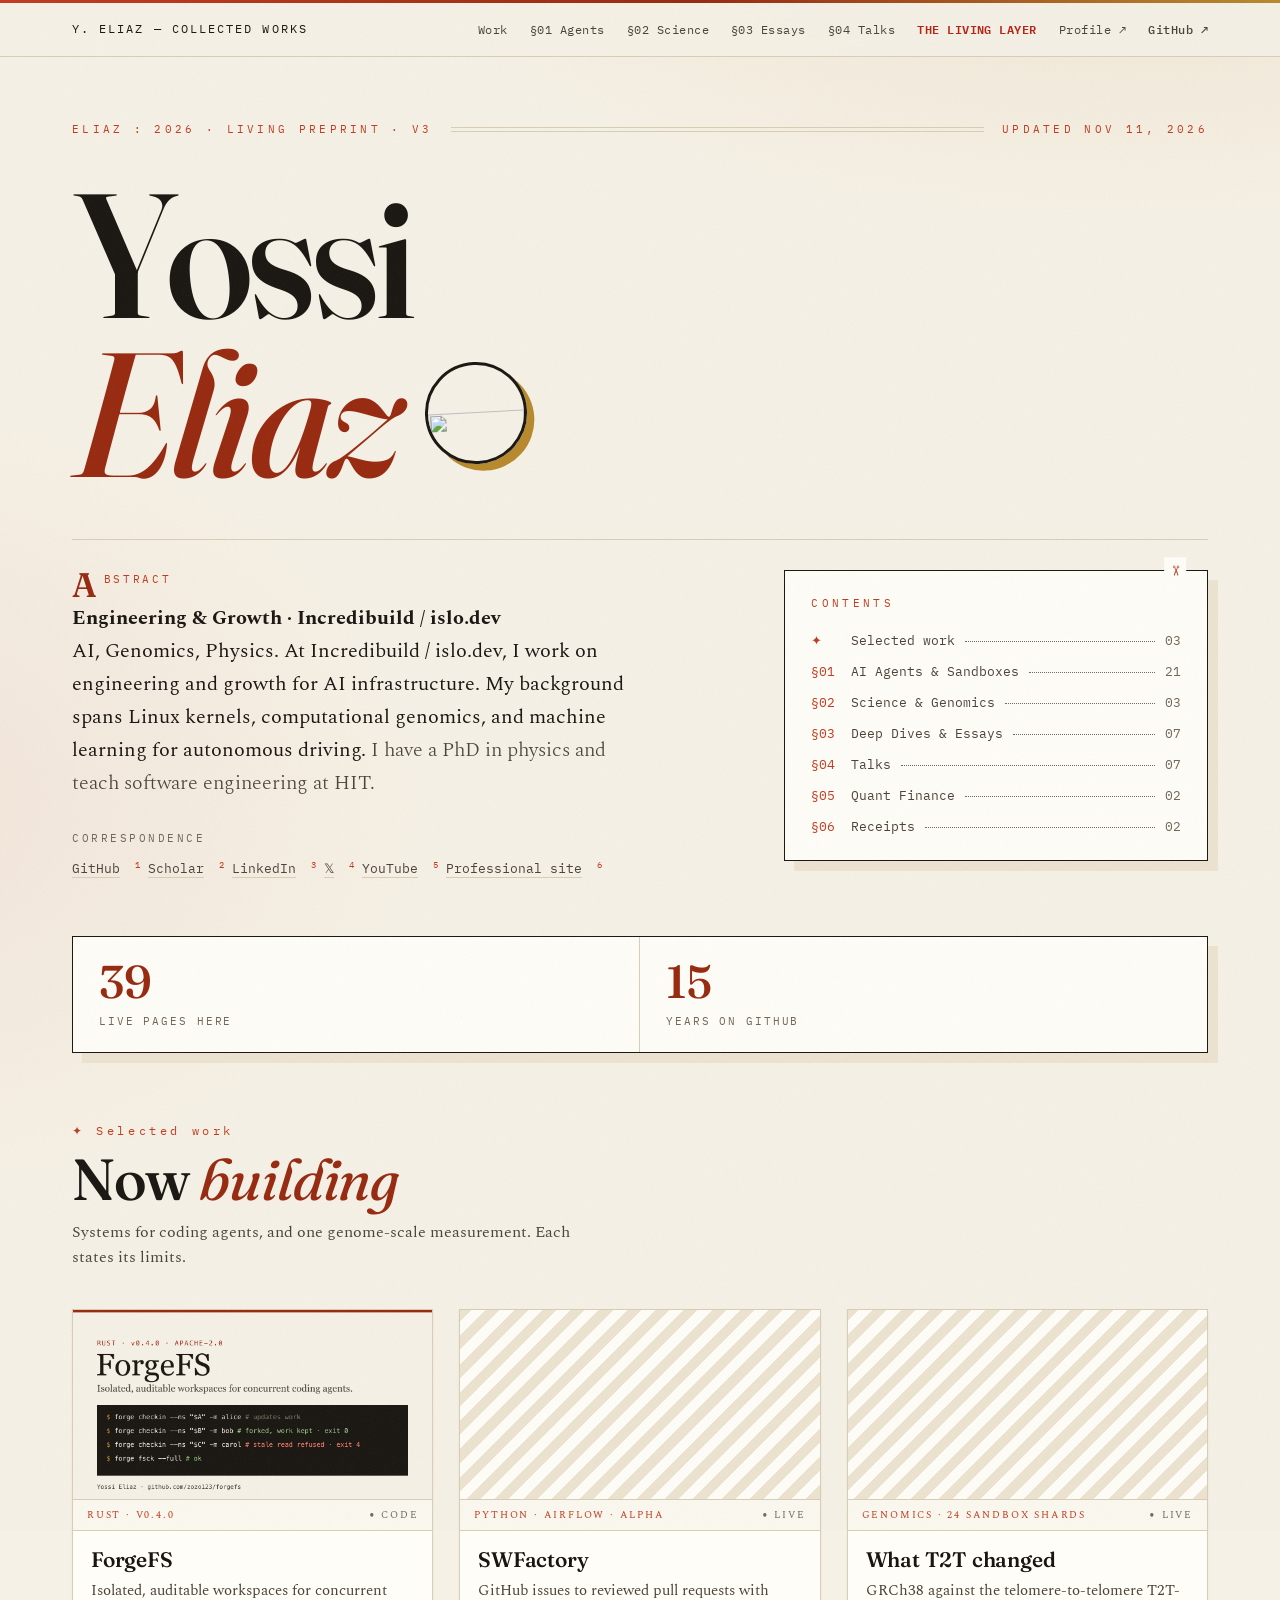
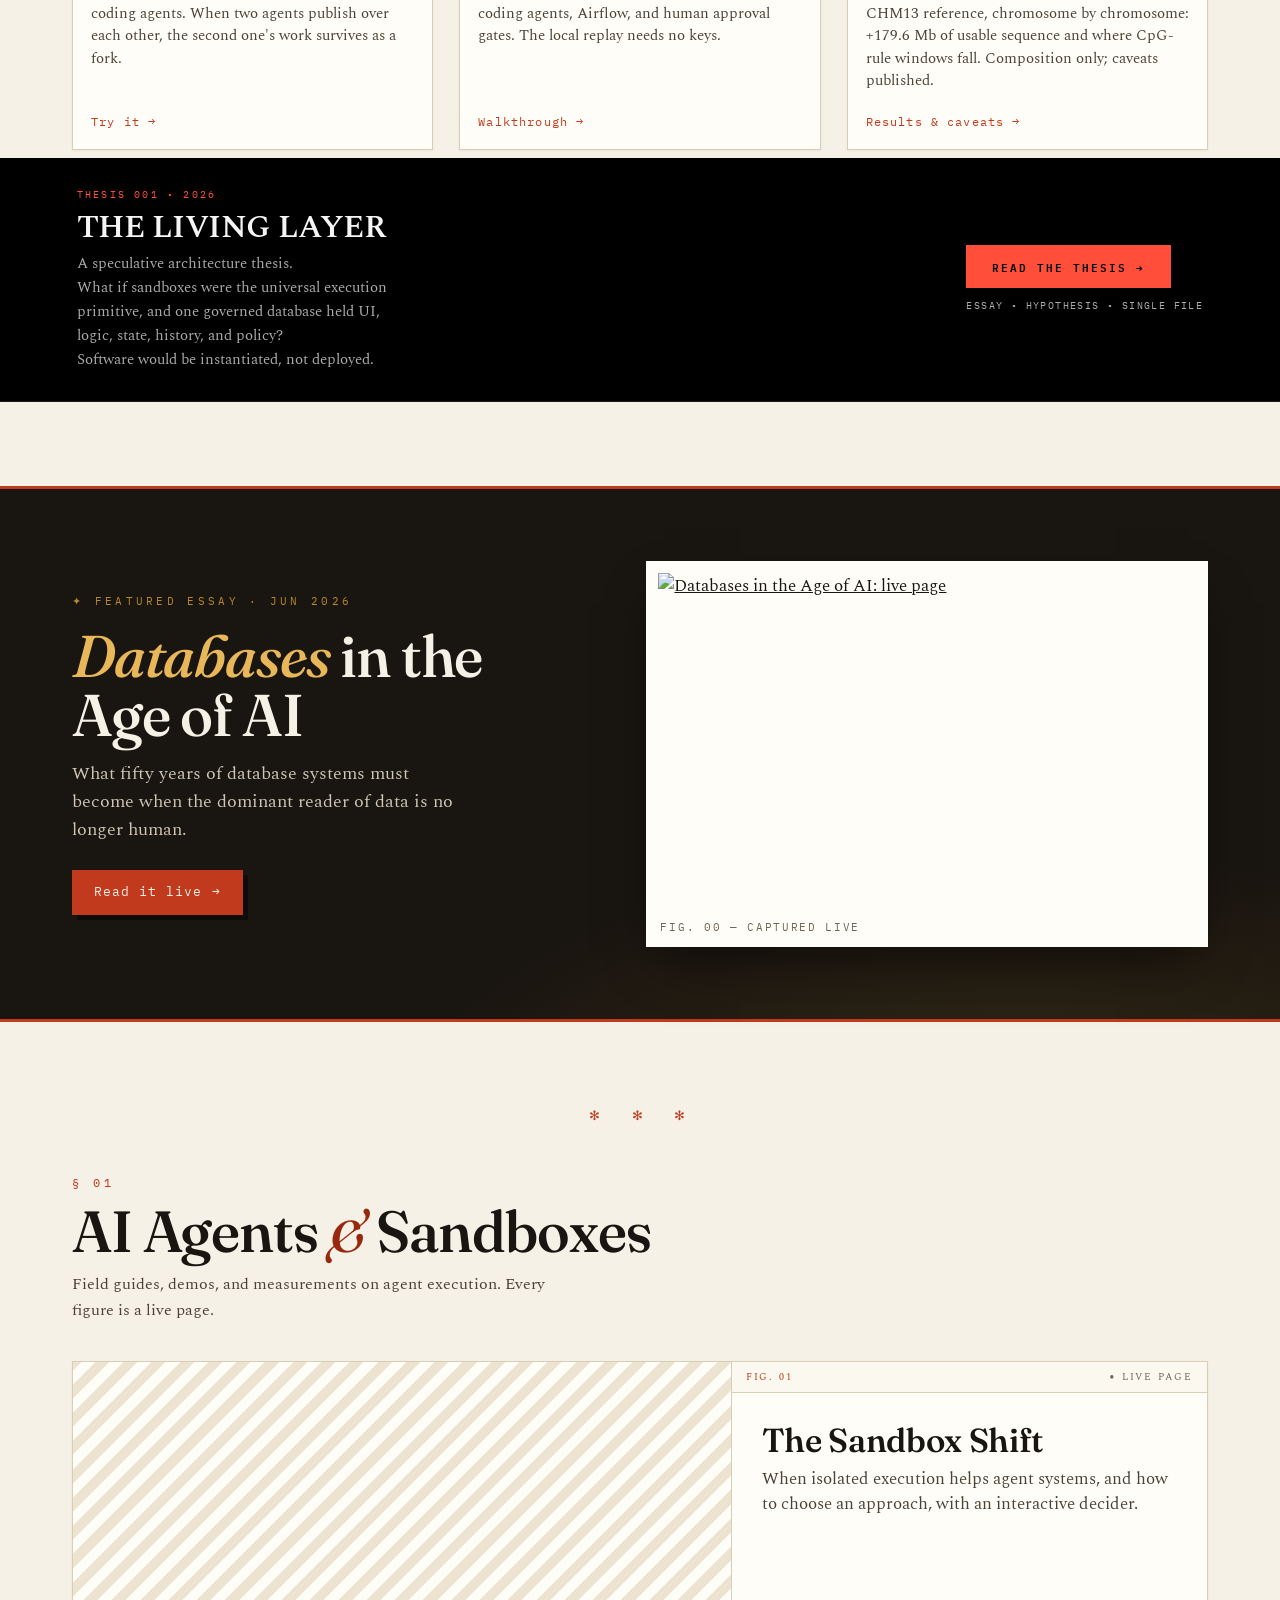
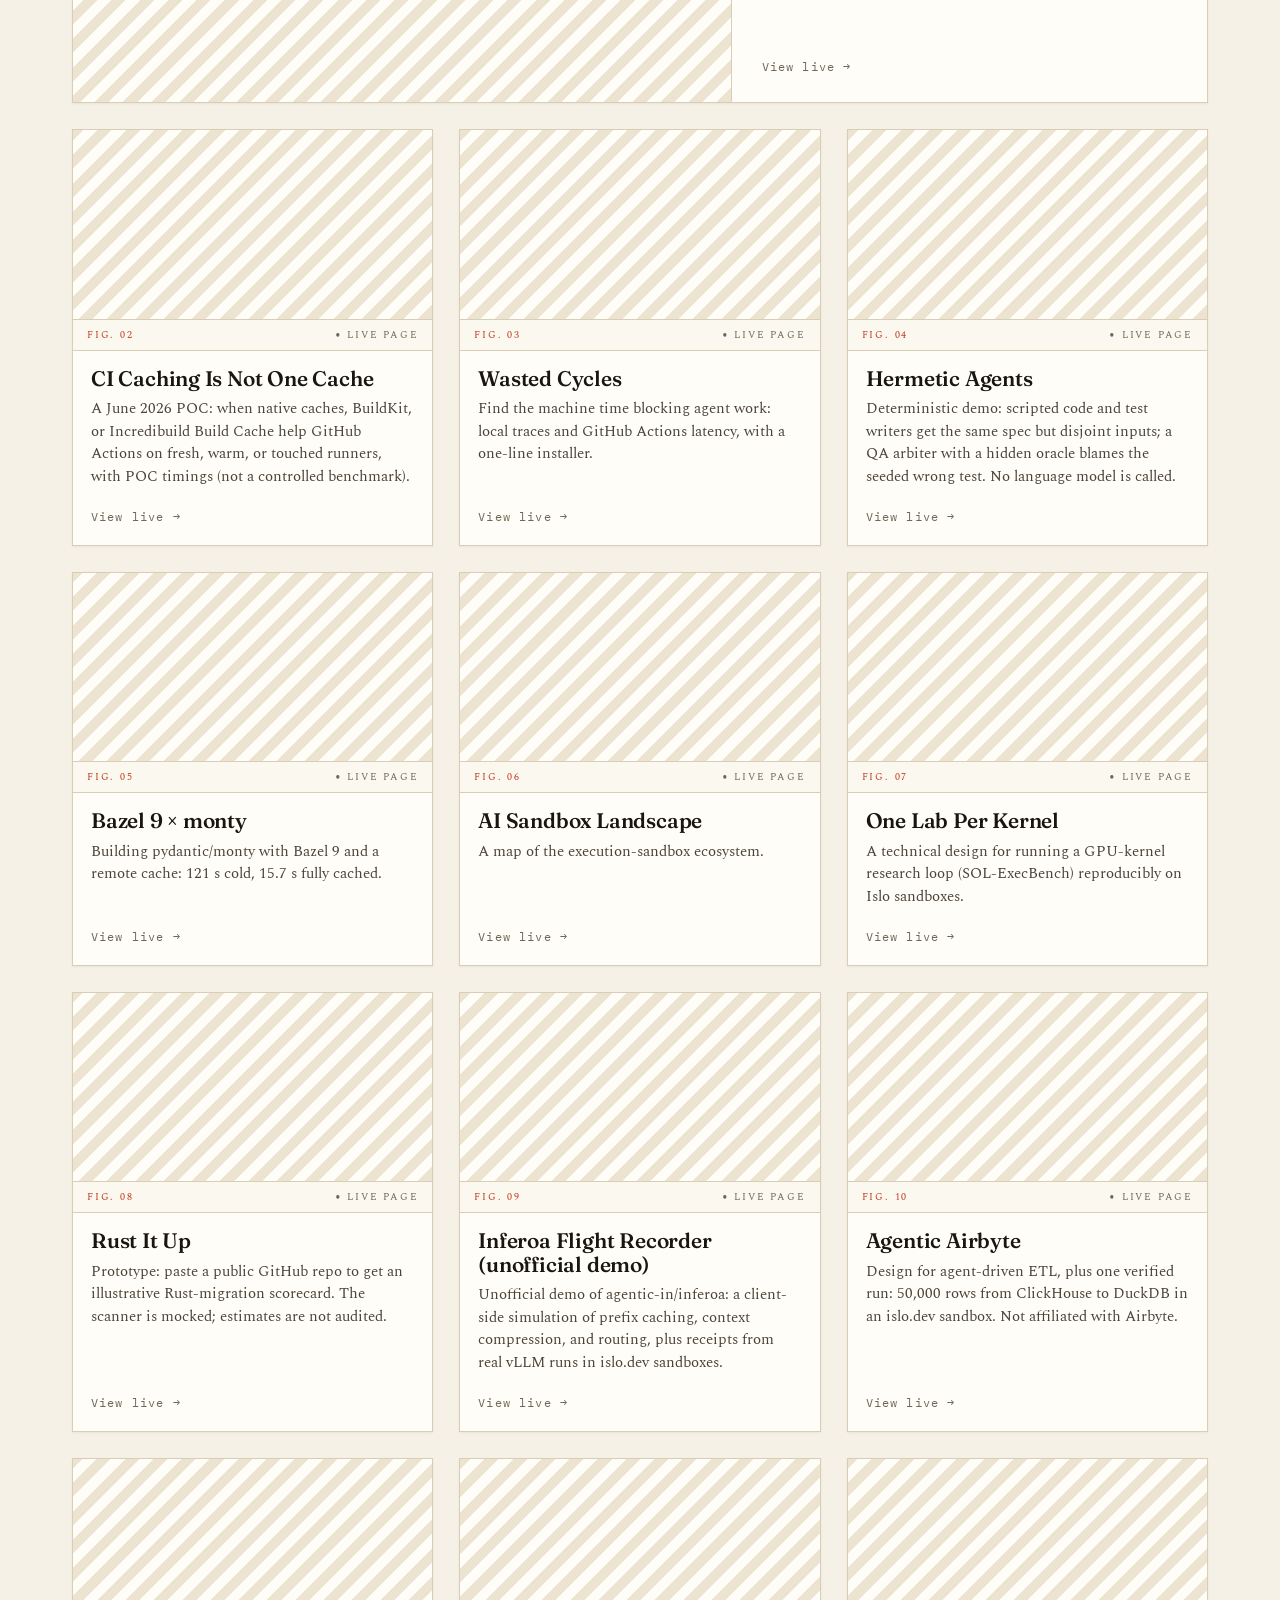
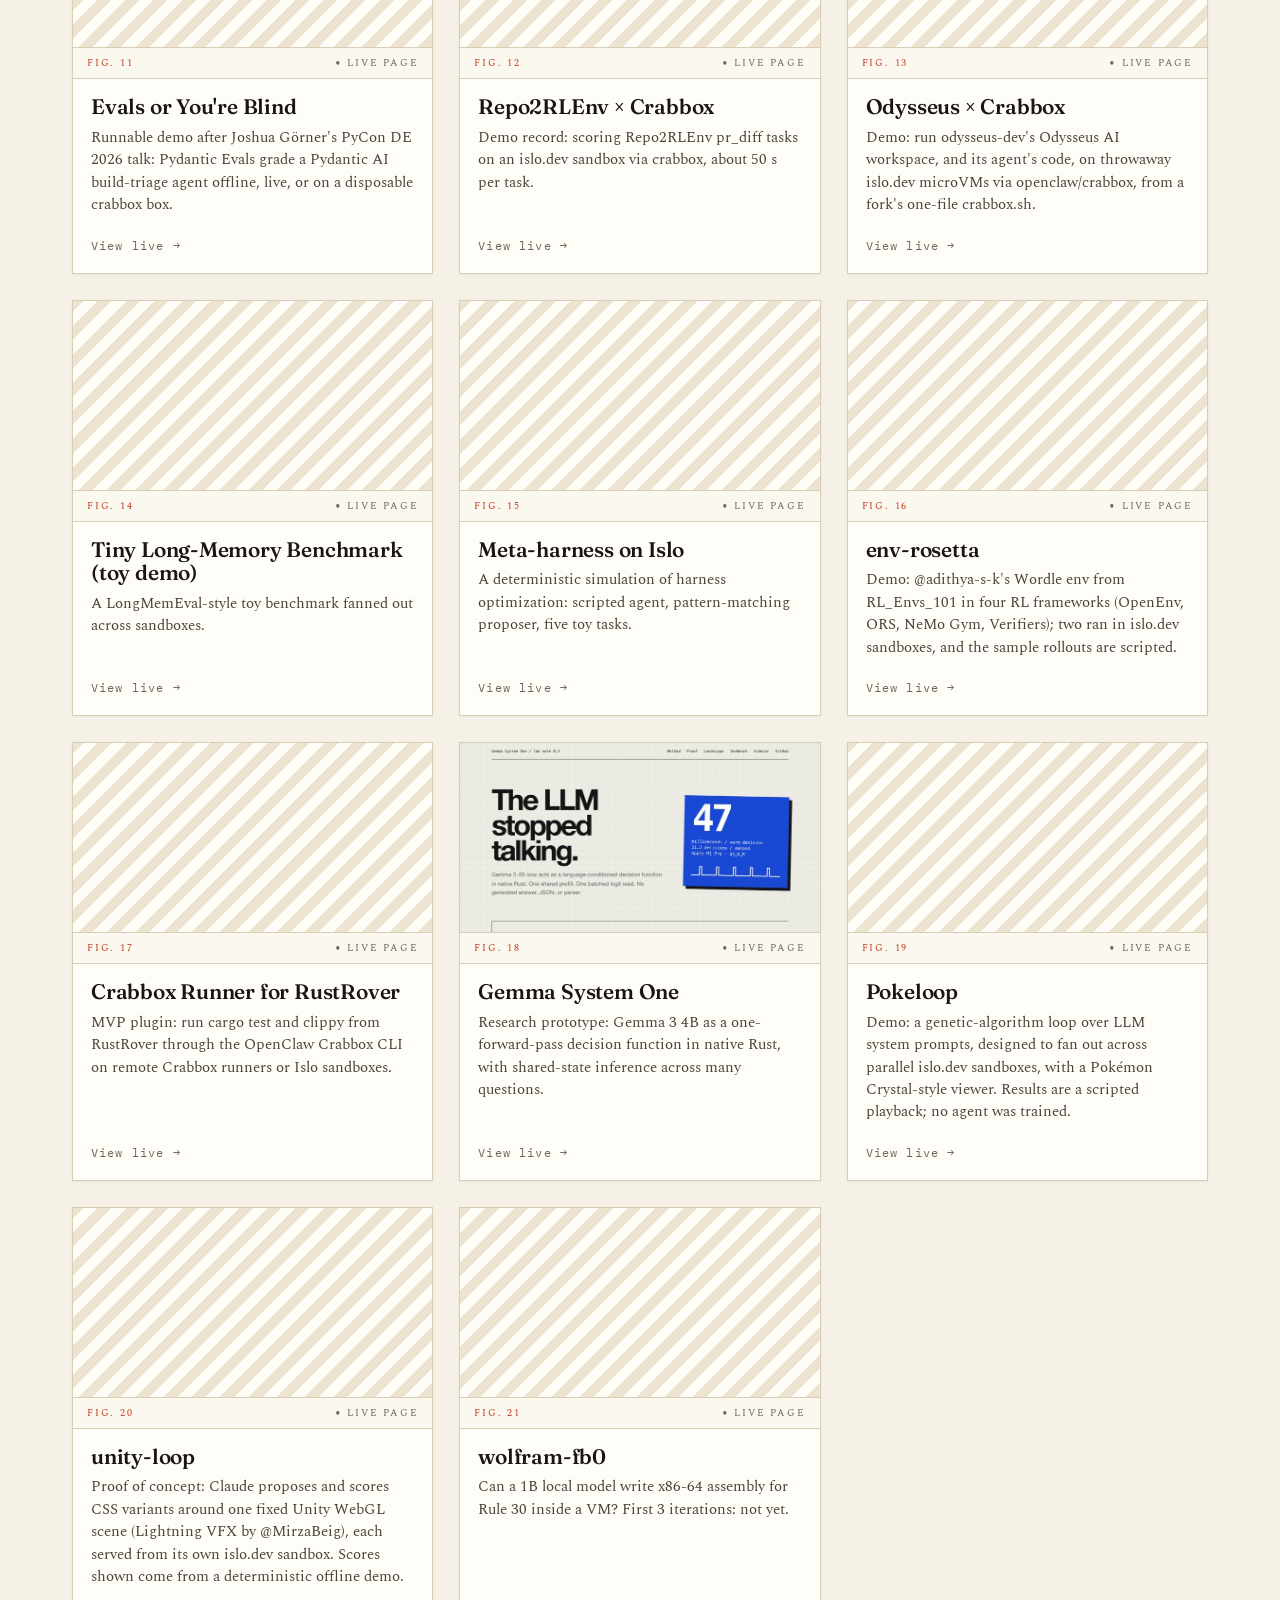
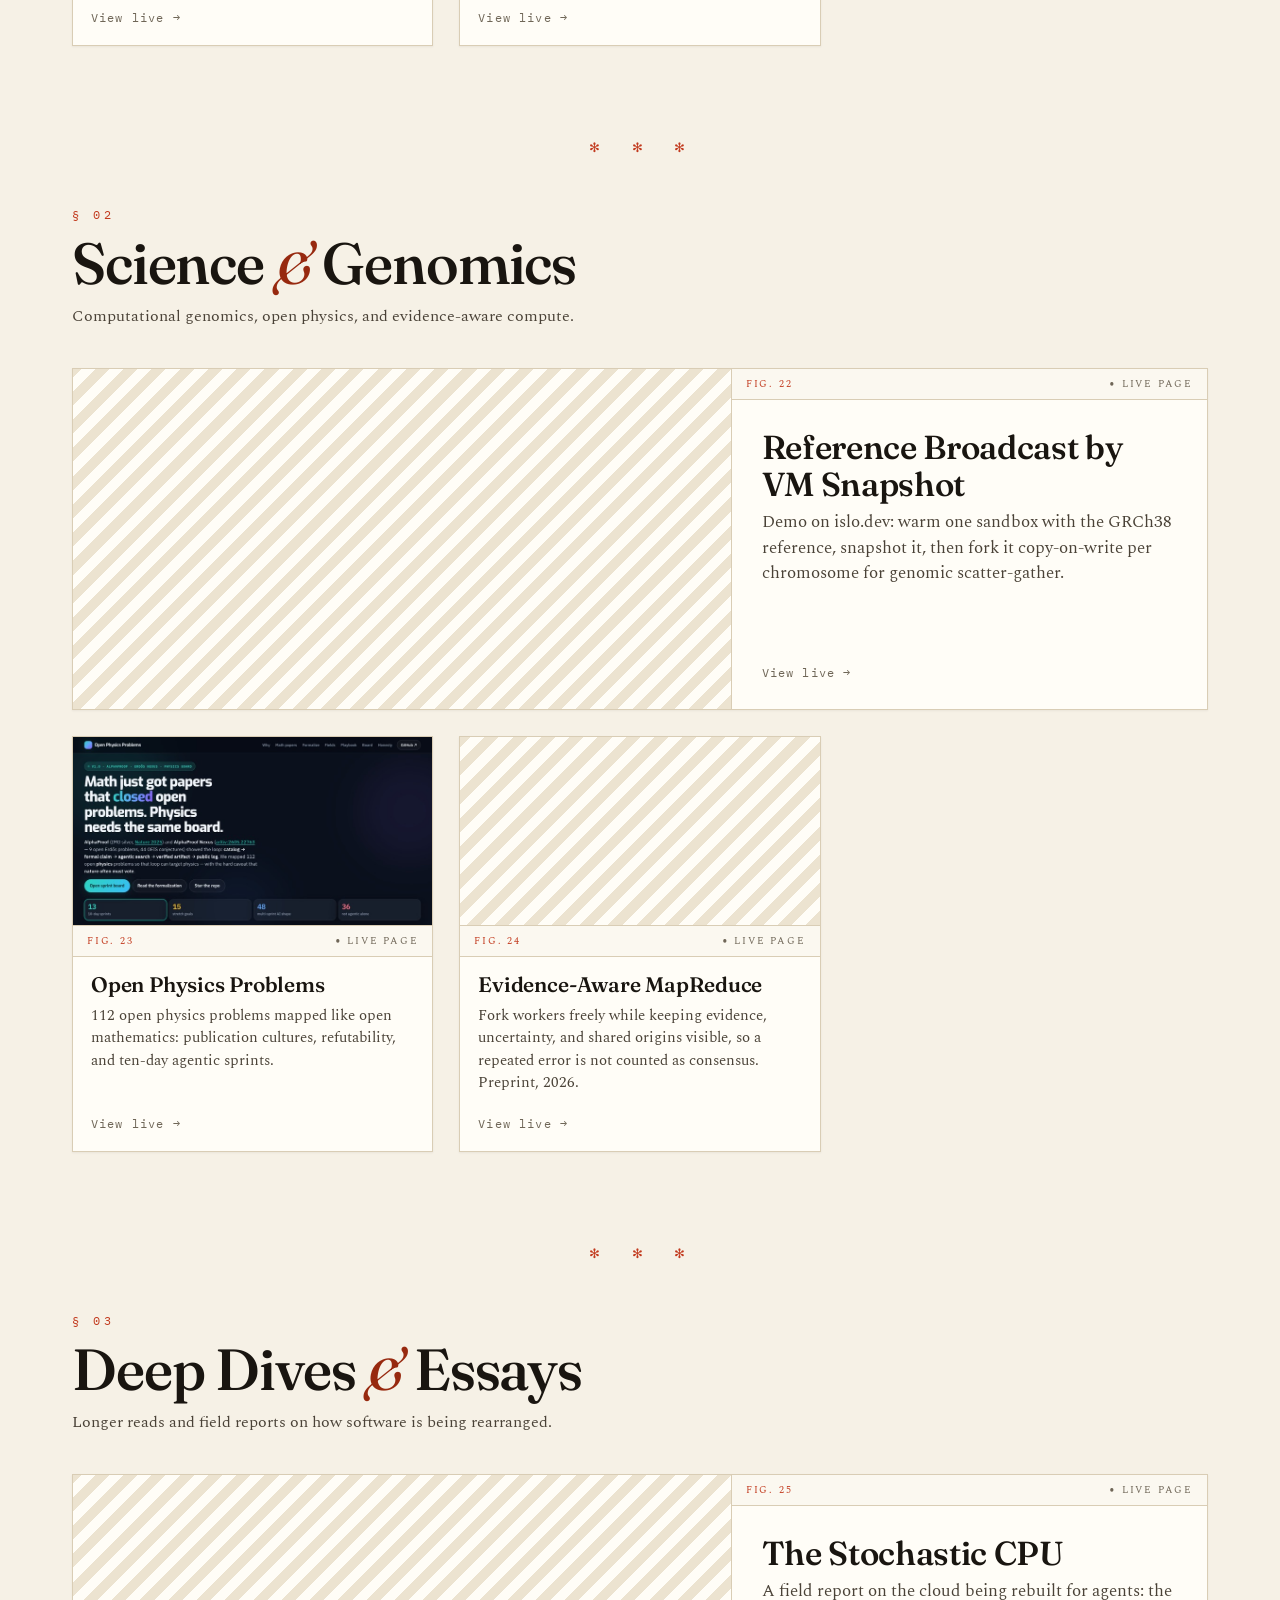
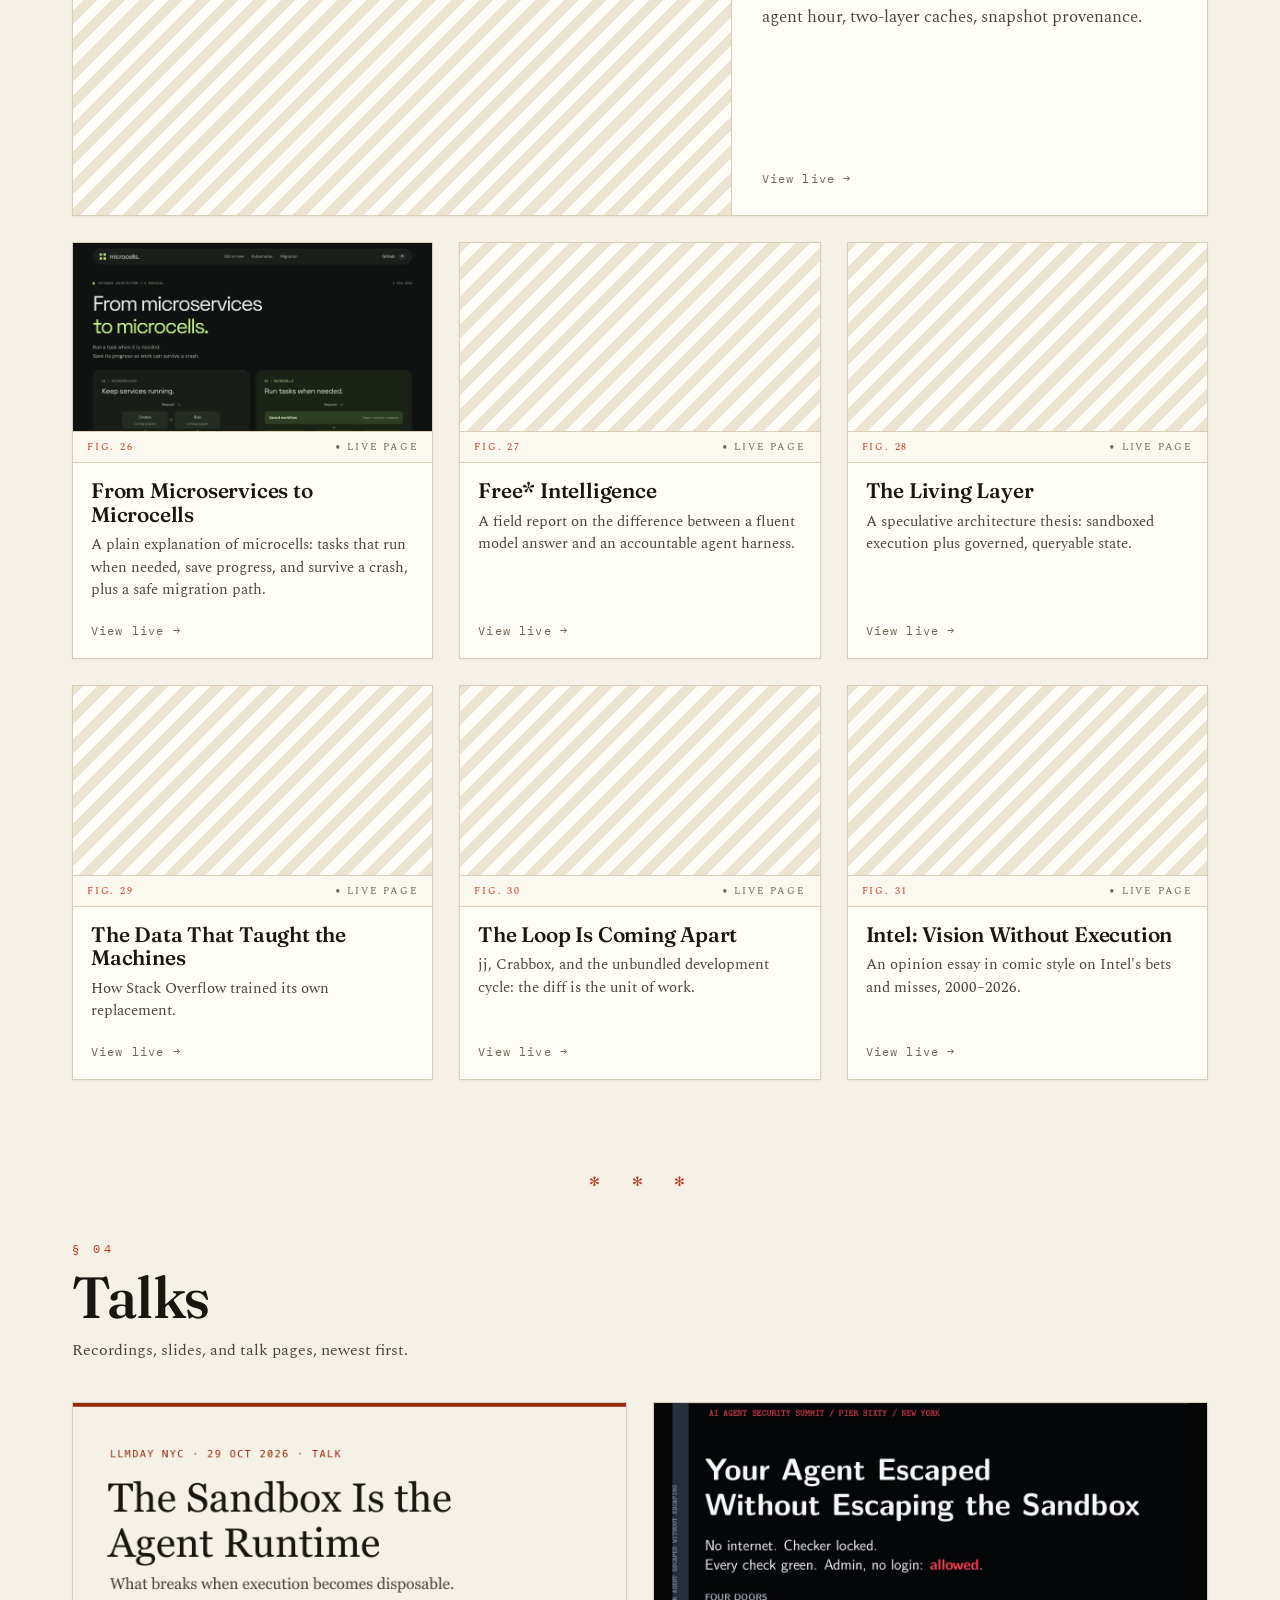
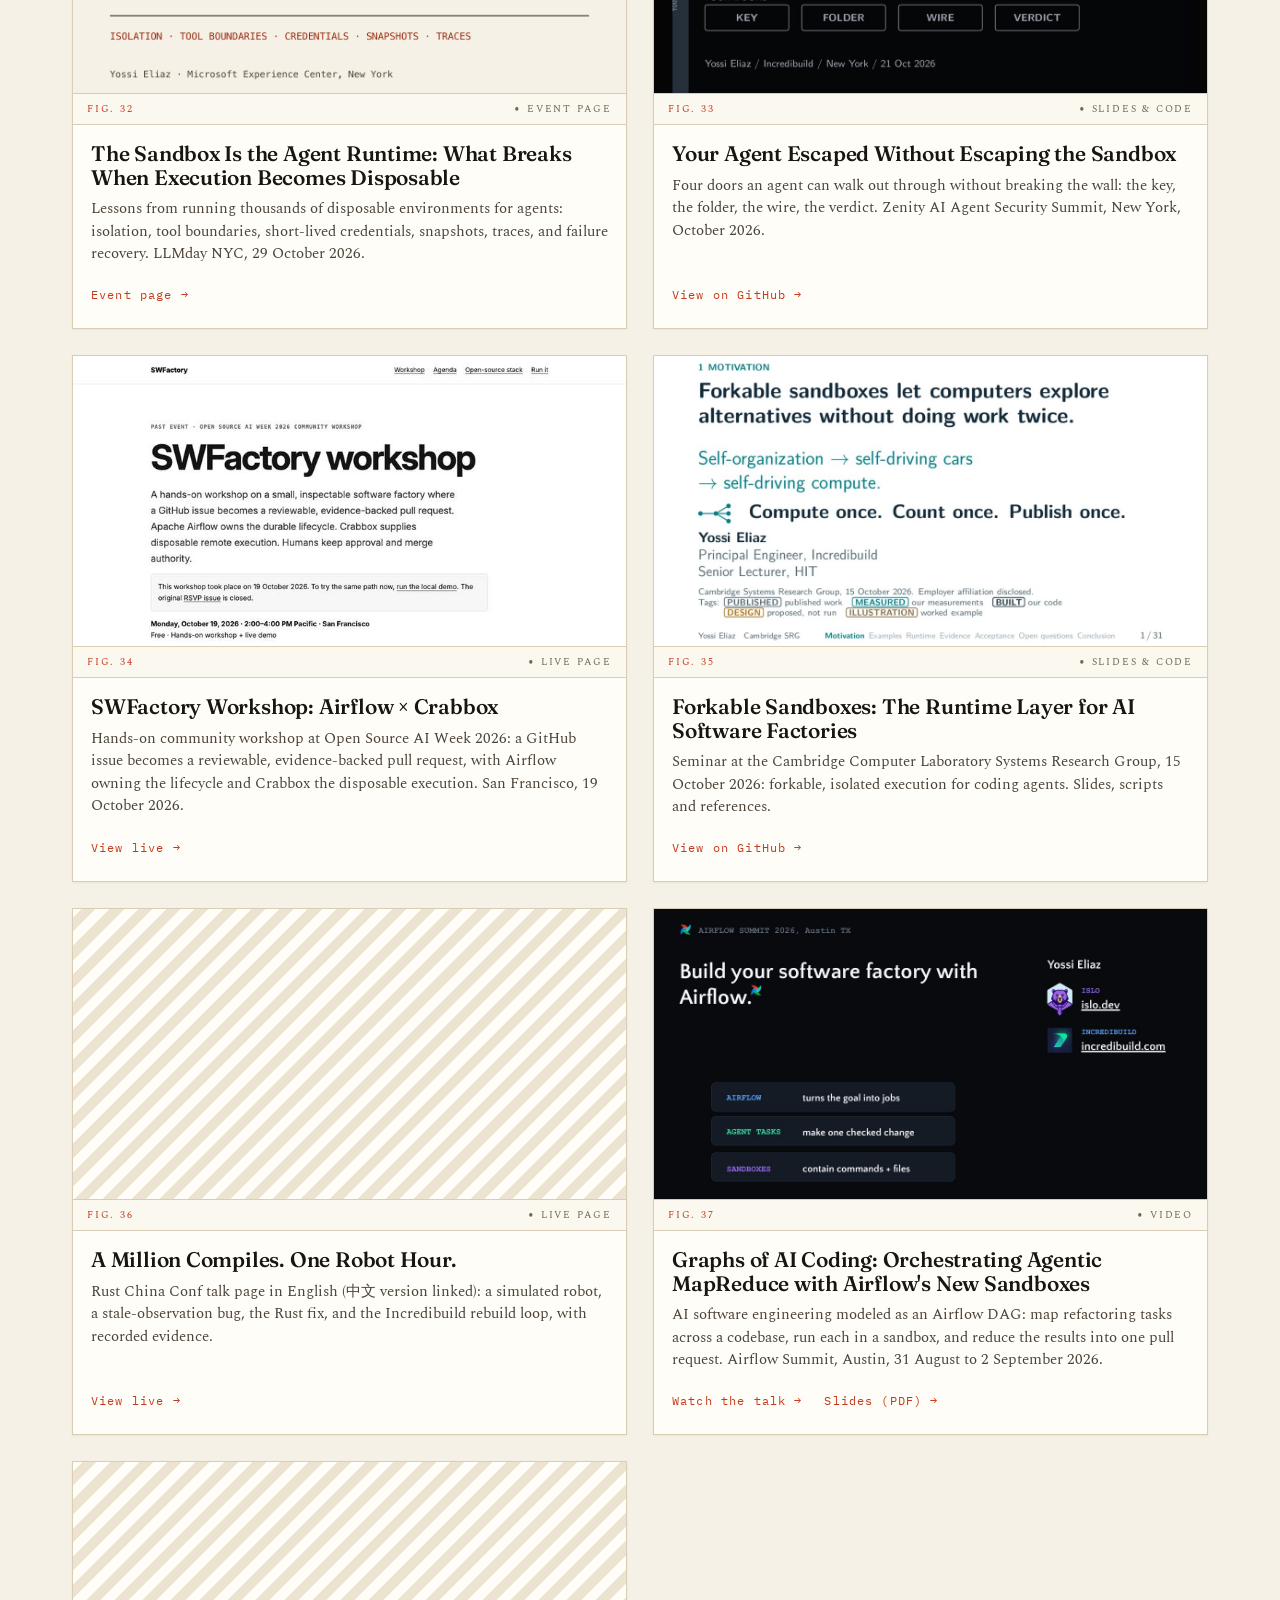
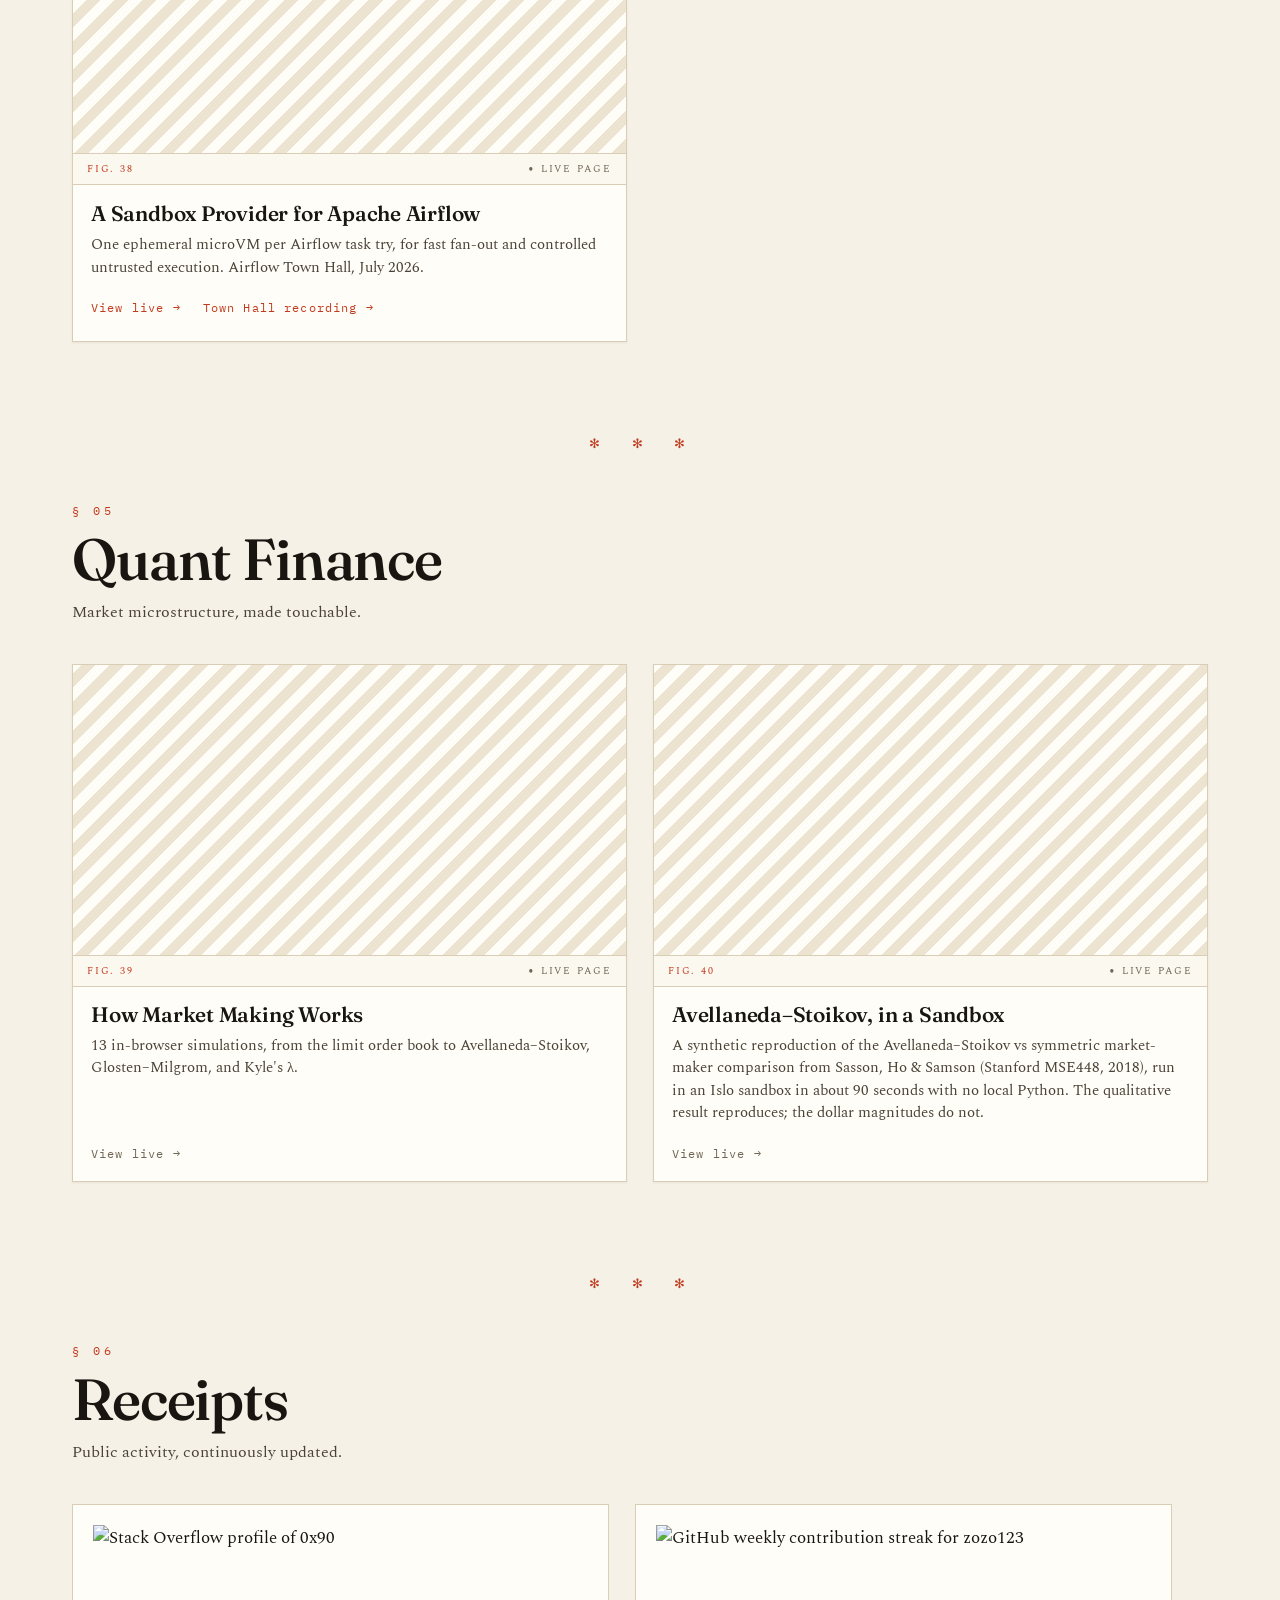
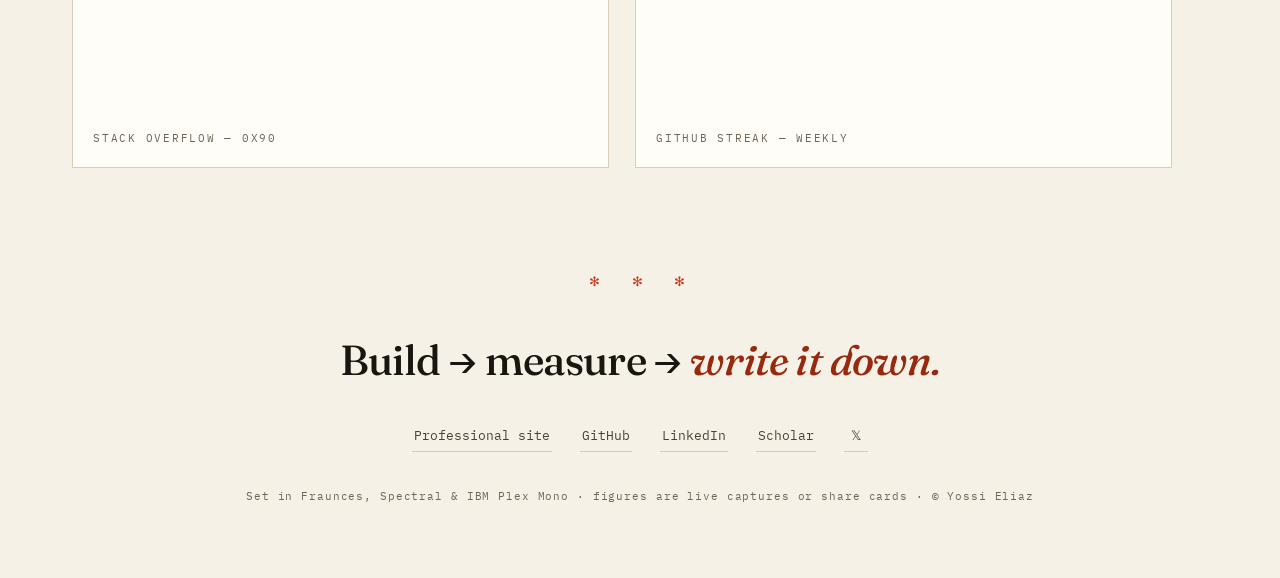
==== commit 84c15060: "Add Talks to the masthead and keep it on one row With an eighth link the masthead no longer fit belo" ====
--- a/index.html
+++ b/index.html
@@ -45,6 +45,7 @@
       <a href="#writing">§01 Agents</a>
       <a href="#science">§02 Science</a>
       <a href="#essays">§03 Essays</a>
+      <a href="#talks">§04 Talks</a>
       <a class="mast-feature" href="https://zozo123.github.io/the-living-layer/">THE LIVING LAYER</a>
       <a href="https://yossieliaz.netlify.app/">Profile&nbsp;↗</a>
       <a class="mast-gh" href="https://github.com/zozo123">GitHub&nbsp;↗</a>
--- a/css/style.css
+++ b/css/style.css
@@ -464,6 +464,16 @@
 .figure-card:hover .figure-links .figure-link, .selected-card .figure-links .figure-link:hover { letter-spacing: .1em; }
 .selected-card .figure-links .figure-link:hover { text-decoration: underline; text-underline-offset: 4px; }
 
+/* ---------- v6: masthead stays on one row ---------- */
+@media (min-width: 641px) and (max-width: 1100px) {
+  .mast-id { white-space: nowrap; letter-spacing: .14em; }
+  .mast-nav { gap: 14px; }
+}
+@media (min-width: 641px) and (max-width: 1000px) {
+  /* tablets: the Contents box lists the sections, so the masthead keeps only the links that leave the page */
+  .mast-nav a[href^="#"] { display: none; }
+}
+
 /* ---------- 404 page ---------- */
 .page-404 { min-height: 100vh; display: flex; flex-direction: column; }
 .page-404 > header, .page-404 > main, .page-404 > footer { width: 100%; }
